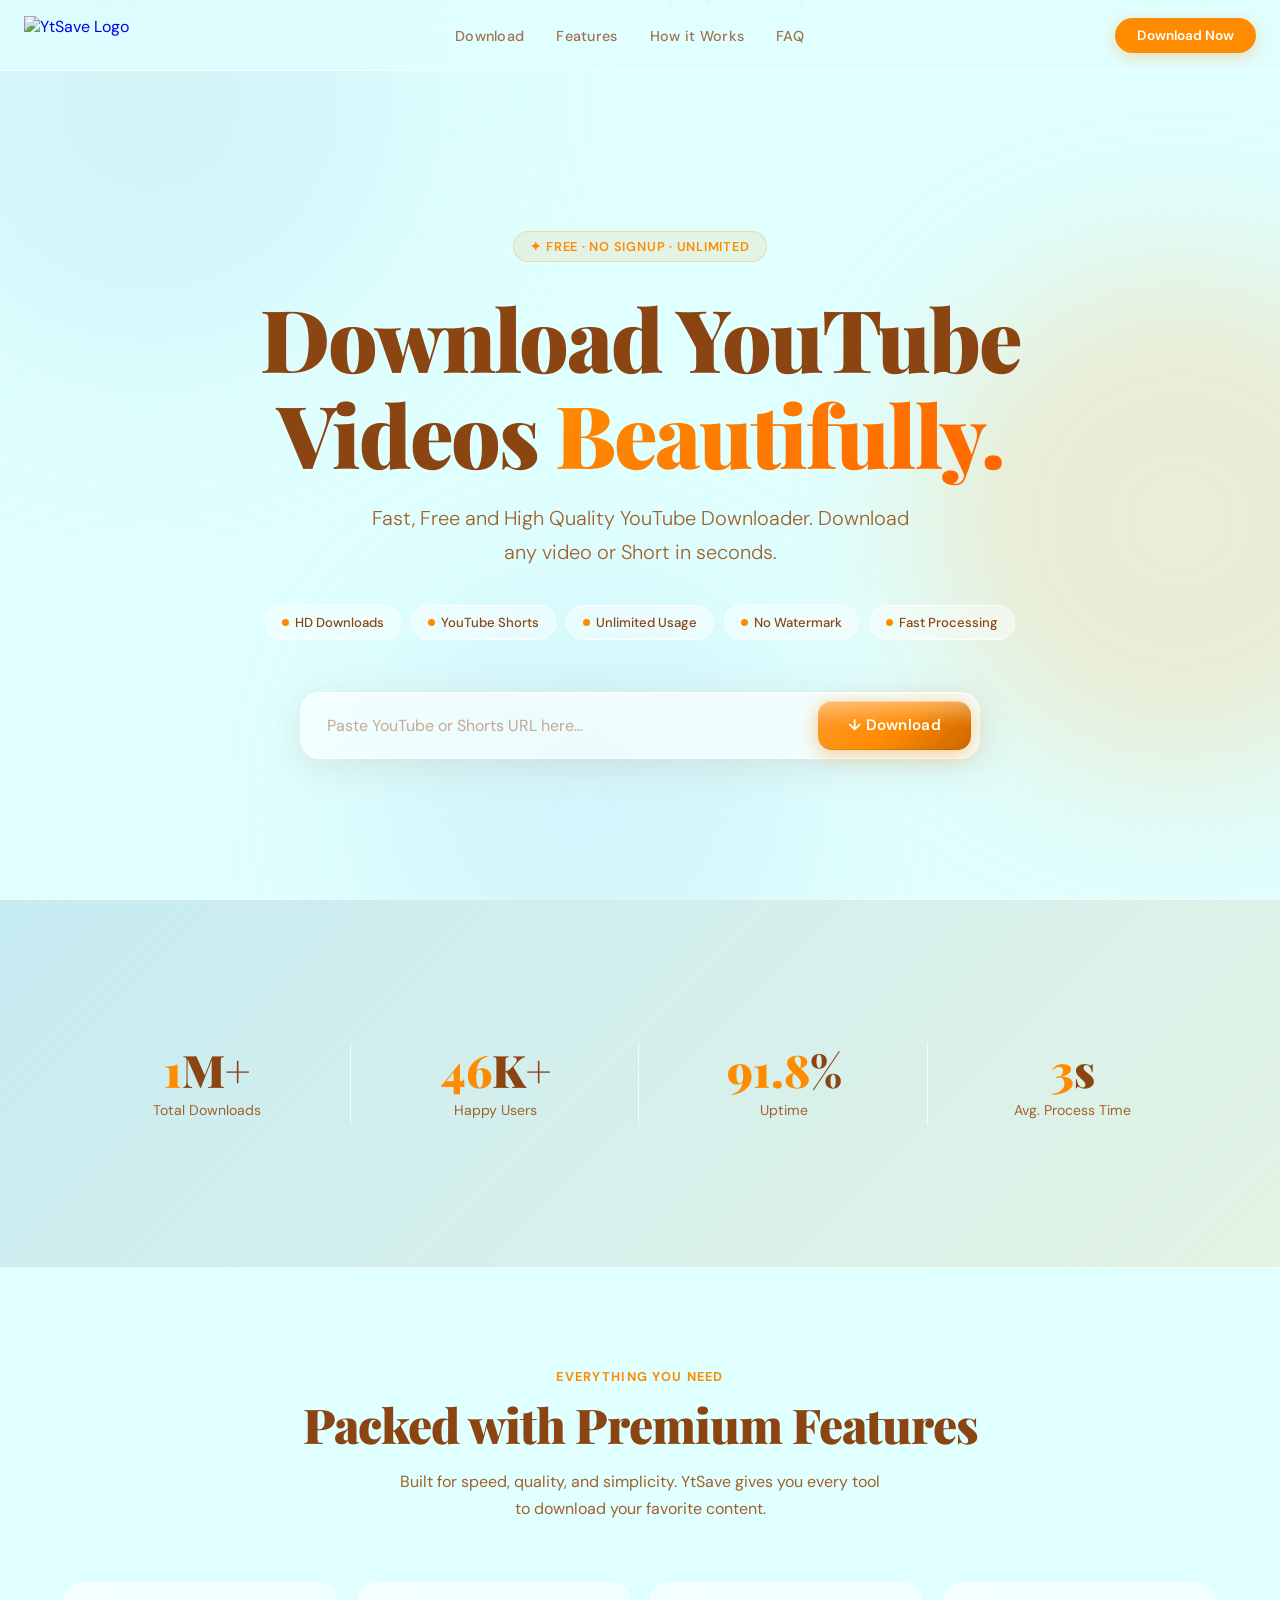
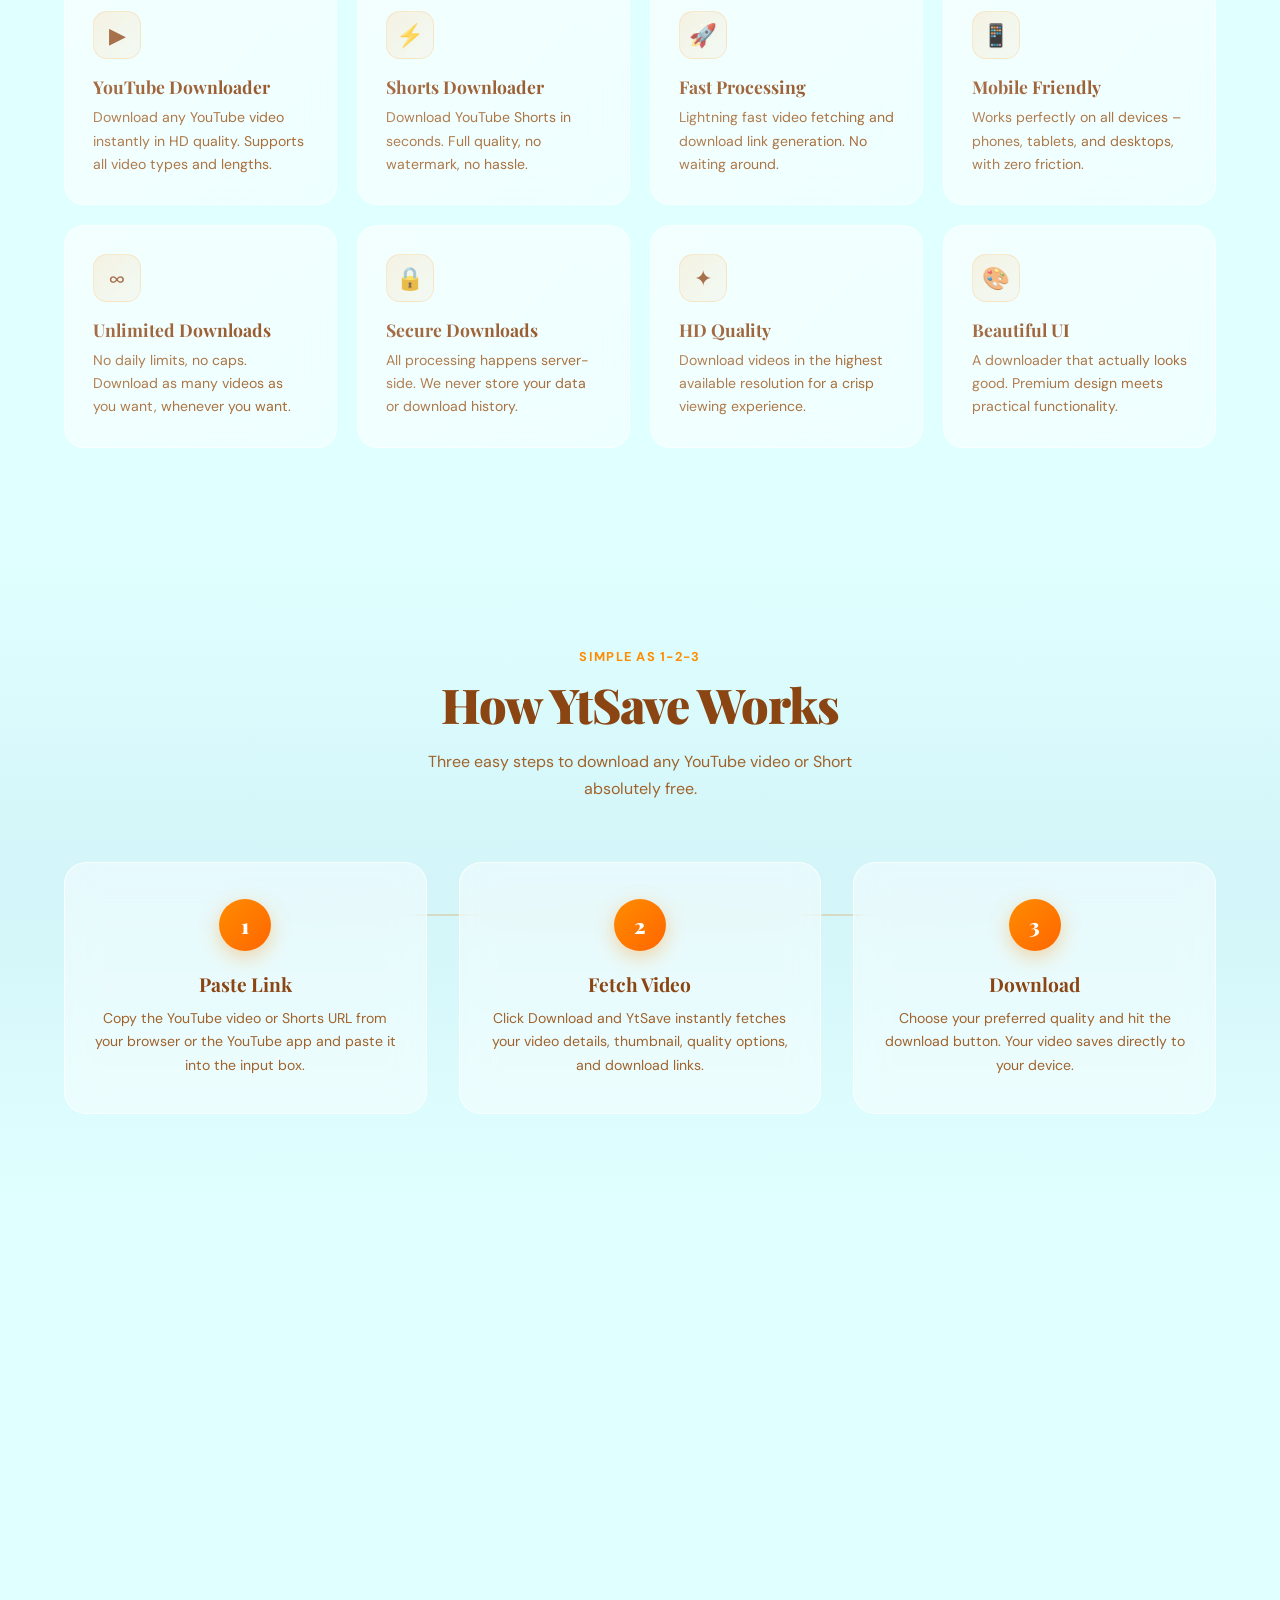
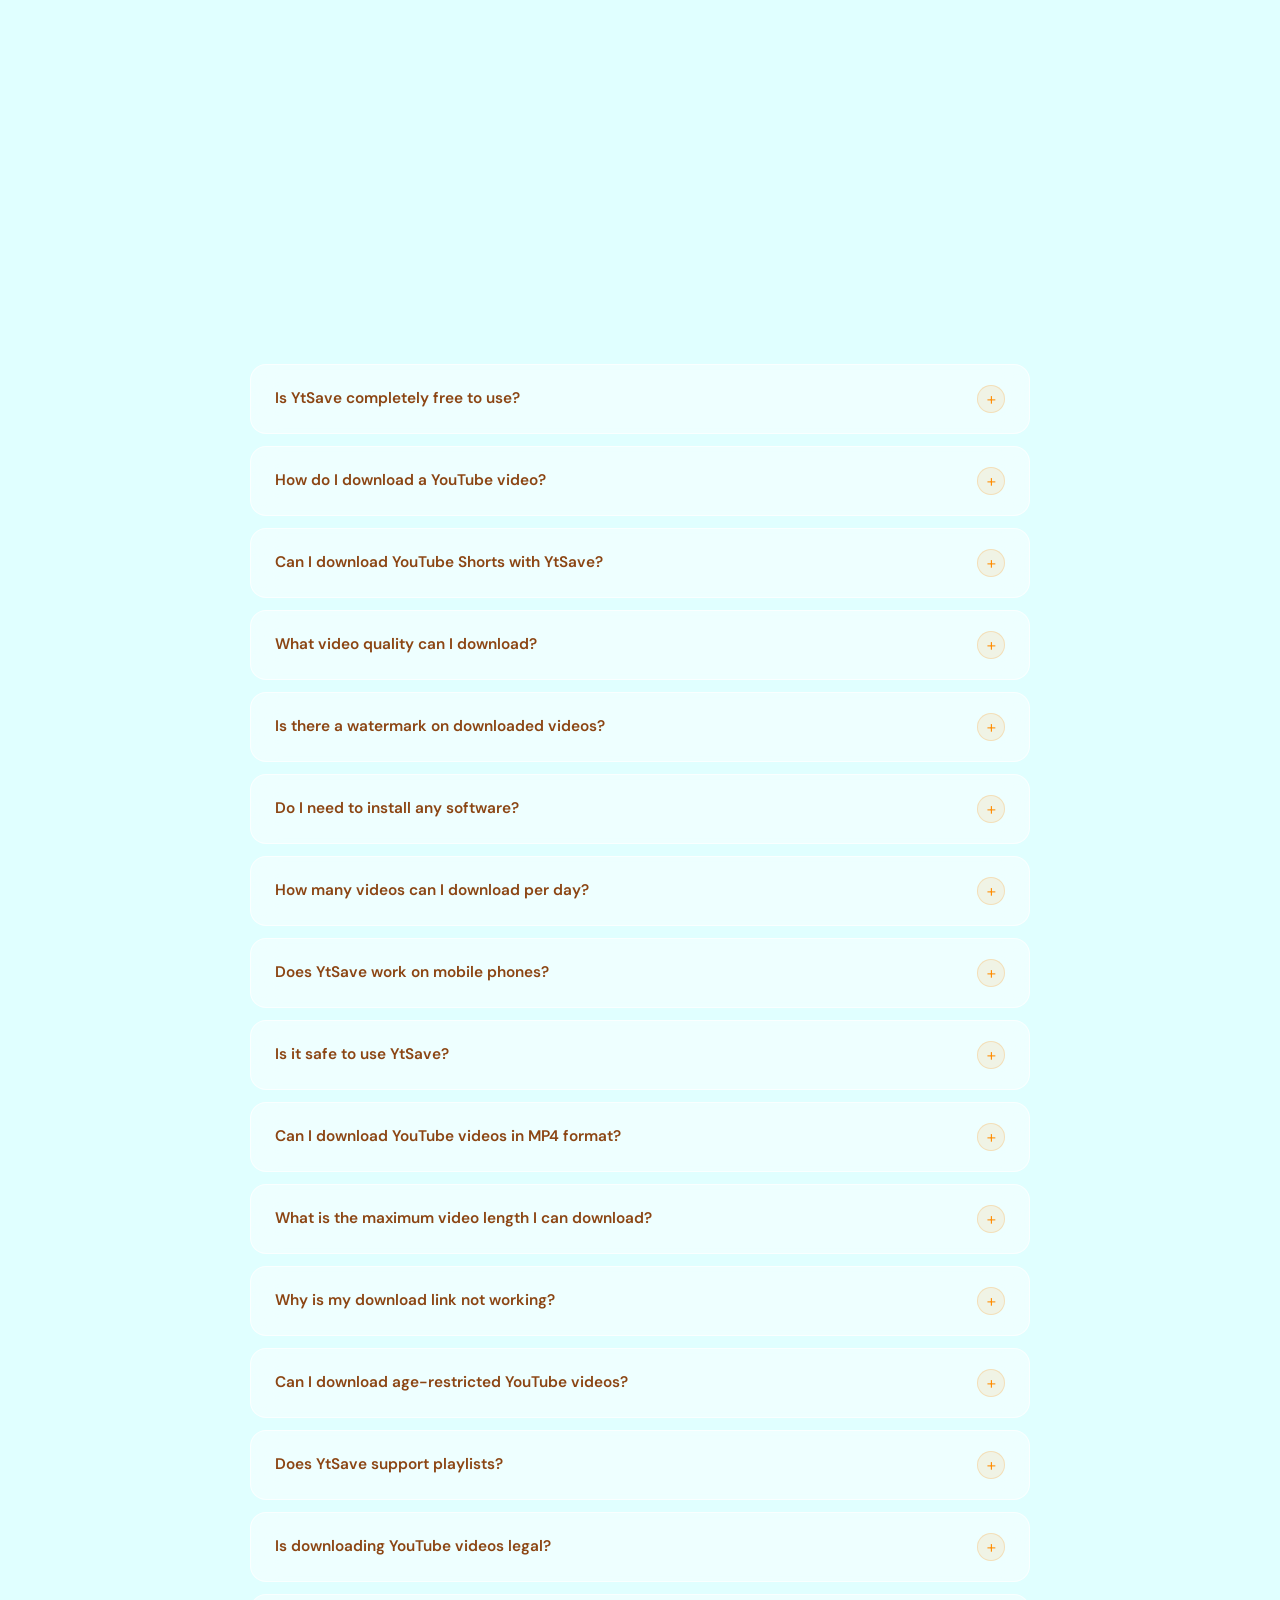
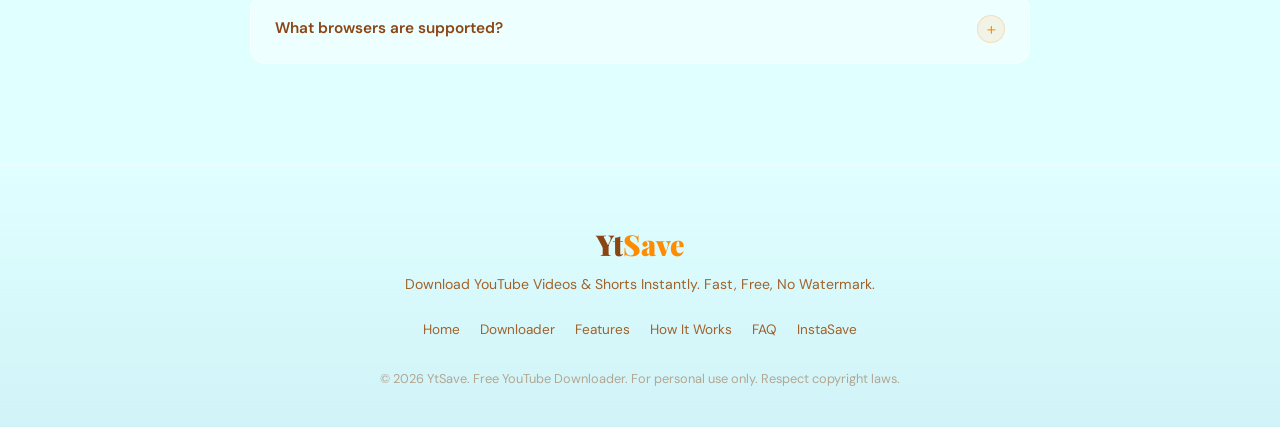
==== index.html @ e5ad7852 "Rename index-3.html to index.html" ====
<!DOCTYPE html>
<html lang="en" prefix="og: https://ogp.me/ns#">
<head>
<meta charset="UTF-8"/>
<meta name="viewport" content="width=device-width,initial-scale=1,maximum-scale=5"/>
<meta http-equiv="X-UA-Compatible" content="IE=edge"/>
<title>YtSave – Download YouTube Videos & Shorts Instantly | Free HD Downloader</title>
<meta name="description" content="YtSave is a free, fast, and high-quality YouTube downloader. Download YouTube Videos and Shorts in HD quality instantly. No watermark, unlimited usage, secure downloads."/>
<meta name="keywords" content="YouTube Downloader, YouTube Shorts Downloader, HD Video Downloader, Download YouTube Video, Online YouTube Downloader, Free Video Downloader, YtSave, download youtube videos free, youtube to mp4, shorts downloader"/>
<meta name="robots" content="index, follow, max-snippet:-1, max-image-preview:large, max-video-preview:-1"/>
<meta name="author" content="YtSave"/>
<meta name="theme-color" content="#E0FFFF"/>
<link rel="canonical" href="https://ytsave.vercel.app/"/>
<!-- Open Graph -->
<meta property="og:type" content="website"/>
<meta property="og:url" content="https://ytsave.vercel.app/"/>
<meta property="og:title" content="YtSave – Download YouTube Videos & Shorts Instantly"/>
<meta property="og:description" content="Fast, Free and High Quality YouTube Downloader. Download YouTube Videos and Shorts in HD. No watermark, unlimited usage."/>
<meta property="og:image" content="https://ytsave.vercel.app/logo.png"/>
<meta property="og:site_name" content="YtSave"/>
<meta property="og:locale" content="en_US"/>
<!-- Twitter Card -->
<meta name="twitter:card" content="summary_large_image"/>
<meta name="twitter:site" content="@ytsave"/>
<meta name="twitter:title" content="YtSave – Download YouTube Videos & Shorts Instantly"/>
<meta name="twitter:description" content="Fast, Free and High Quality YouTube Downloader. HD Downloads, No Watermark, Unlimited Usage."/>
<meta name="twitter:image" content="https://ytsave.vercel.app/logo.png"/>
<!-- Preconnect -->
<link rel="preconnect" href="https://fonts.googleapis.com"/>
<link rel="preconnect" href="https://fonts.gstatic.com" crossorigin/>
<link href="https://fonts.googleapis.com/css2?family=Playfair+Display:wght@700;900&family=DM+Sans:ital,opsz,wght@0,9..40,300;0,9..40,400;0,9..40,500;0,9..40,600;1,9..40,300&display=swap" rel="stylesheet"/>
<!-- JSON-LD Schemas -->
<script type="application/ld+json">
{
  "@context":"https://schema.org",
  "@graph":[
    {
      "@type":"WebSite",
      "@id":"https://ytsave.vercel.app/#website",
      "url":"https://ytsave.vercel.app/",
      "name":"YtSave",
      "description":"Free YouTube Video & Shorts Downloader",
      "potentialAction":{"@type":"SearchAction","target":{"@type":"EntryPoint","urlTemplate":"https://ytsave.vercel.app/?url={search_term_string}"},"query-input":"required name=search_term_string"}
    },
    {
      "@type":"Organization",
      "@id":"https://ytsave.vercel.app/#organization",
      "name":"YtSave",
      "url":"https://ytsave.vercel.app/",
      "logo":{"@type":"ImageObject","url":"https://ytsave.vercel.app/logo.png"}
    },
    {
      "@type":"WebApplication",
      "name":"YtSave YouTube Downloader",
      "url":"https://ytsave.vercel.app/",
      "applicationCategory":"MultimediaApplication",
      "operatingSystem":"All",
      "offers":{"@type":"Offer","price":"0","priceCurrency":"USD"},
      "description":"Download YouTube Videos and Shorts for free in HD quality instantly."
    },
    {
      "@type":"BreadcrumbList",
      "itemListElement":[{"@type":"ListItem","position":1,"name":"Home","item":"https://ytsave.vercel.app/"}]
    },
    {
      "@type":"FAQPage",
      "mainEntity":[
        {"@type":"Question","name":"Is YtSave free to use?","acceptedAnswer":{"@type":"Answer","text":"Yes, YtSave is completely free with unlimited downloads and no hidden fees."}},
        {"@type":"Question","name":"Can I download YouTube Shorts?","acceptedAnswer":{"@type":"Answer","text":"Absolutely! YtSave supports both YouTube regular videos and YouTube Shorts."}},
        {"@type":"Question","name":"What video quality is available?","acceptedAnswer":{"@type":"Answer","text":"YtSave supports HD quality downloads including 360P, 720P, and 1080P where available."}},
        {"@type":"Question","name":"Is there a watermark on downloaded videos?","acceptedAnswer":{"@type":"Answer","text":"No, YtSave downloads videos without any watermark."}},
        {"@type":"Question","name":"How do I download a YouTube video?","acceptedAnswer":{"@type":"Answer","text":"Simply paste the YouTube URL into the input box and click Download. The video will be fetched and ready to save."}}
      ]
    }
  ]
}
</script>
<style>
*,*::before,*::after{box-sizing:border-box;margin:0;padding:0}
html,body{overflow-x:hidden;width:100%;max-width:100%;scroll-behavior:smooth}
:root{
  --bg:#E0FFFF;
  --secondary:#ADD8E6;
  --cta:#FF8C00;
  --text:#8B4513;
  --text-light:#a0622a;
  --glass:rgba(255,255,255,0.45);
  --glass-border:rgba(255,255,255,0.7);
  --shadow:rgba(139,69,19,0.12);
  --font-display:'Playfair Display',Georgia,serif;
  --font-body:'DM Sans',sans-serif;
}
body{background:var(--bg);font-family:var(--font-body);color:var(--text);-webkit-font-smoothing:antialiased;position:relative}

/* PAGE LOADER */
#page-loader{position:fixed;inset:0;z-index:9999;background:linear-gradient(135deg,#E0FFFF 0%,#ADD8E6 60%,#b8e8f5 100%);display:flex;flex-direction:column;align-items:center;justify-content:center;transition:opacity .6s ease,visibility .6s ease}
#page-loader.hidden{opacity:0;visibility:hidden}
.loader-logo{font-family:var(--font-display);font-size:2.4rem;font-weight:900;color:var(--text);letter-spacing:-1px;margin-bottom:2rem}
.loader-logo span{color:var(--cta)}
.loader-bar{width:200px;height:3px;background:rgba(139,69,19,0.15);border-radius:99px;overflow:hidden}
.loader-bar-fill{height:100%;background:linear-gradient(90deg,var(--secondary),var(--cta));border-radius:99px;animation:loadBar 1.4s ease forwards}
@keyframes loadBar{from{width:0}to{width:100%}}

/* BACKGROUND BLOBS */
.bg-blobs{position:fixed;inset:0;z-index:0;overflow:hidden;pointer-events:none}
.blob{position:absolute;border-radius:50%;filter:blur(80px);opacity:.35;animation:blobFloat 18s ease-in-out infinite}
.blob1{width:600px;height:600px;background:radial-gradient(circle,#ADD8E6,#E0FFFF);top:-200px;left:-150px;animation-delay:0s}
.blob2{width:500px;height:500px;background:radial-gradient(circle,#ffd4a8,#ffb347);top:30%;right:-150px;animation-delay:-6s}
.blob3{width:400px;height:400px;background:radial-gradient(circle,#c4edff,#ADD8E6);bottom:-100px;left:30%;animation-delay:-12s}
@keyframes blobFloat{0%,100%{transform:translate(0,0) scale(1)}33%{transform:translate(30px,-40px) scale(1.05)}66%{transform:translate(-20px,30px) scale(.95)}}

/* PARTICLES */
#particles{position:fixed;inset:0;z-index:0;pointer-events:none;overflow:hidden}
.particle{position:absolute;width:4px;height:4px;border-radius:50%;background:var(--cta);opacity:0;animation:particleFly linear infinite}
@keyframes particleFly{0%{transform:translateY(100vh) translateX(0);opacity:0}10%{opacity:.4}90%{opacity:.2}100%{transform:translateY(-10vh) translateX(var(--px,20px));opacity:0}}

/* LAYOUT */
.container{max-width:1200px;margin:0 auto;padding:0 24px;position:relative;z-index:1}
.section{padding:100px 0}

/* NAV */
nav{position:sticky;top:0;z-index:100;padding:0}
.nav-inner{display:flex;align-items:center;justify-content:space-between;padding:16px 24px;background:rgba(224,255,255,0.75);backdrop-filter:blur(20px);-webkit-backdrop-filter:blur(20px);border-bottom:1px solid var(--glass-border);max-width:100%;margin:0 auto}
.nav-logo{display:flex;align-items:center;gap:10px;text-decoration:none}
.nav-logo img{height:38px;width:auto;object-fit:contain}
.nav-links{display:flex;gap:32px;list-style:none}
.nav-links a{text-decoration:none;color:var(--text);font-size:.9rem;font-weight:500;letter-spacing:.02em;opacity:.75;transition:opacity .2s}
.nav-links a:hover{opacity:1}
.nav-cta{background:var(--cta);color:#fff;padding:9px 22px;border-radius:99px;font-size:.85rem;font-weight:600;text-decoration:none;transition:transform .2s,box-shadow .2s;box-shadow:0 4px 16px rgba(255,140,0,.3)}
.nav-cta:hover{transform:translateY(-2px);box-shadow:0 8px 24px rgba(255,140,0,.4)}

/* HERO */
.hero{min-height:92vh;display:flex;flex-direction:column;align-items:center;justify-content:center;text-align:center;padding:80px 24px 60px;position:relative;z-index:1}
.hero-eyebrow{display:inline-flex;align-items:center;gap:8px;background:rgba(255,140,0,.1);border:1px solid rgba(255,140,0,.25);padding:6px 16px;border-radius:99px;font-size:.8rem;font-weight:600;color:var(--cta);letter-spacing:.06em;text-transform:uppercase;margin-bottom:28px;animation:fadeUp .8s ease .2s both}
.hero h1{font-family:var(--font-display);font-size:clamp(2.6rem,7vw,5.4rem);font-weight:900;line-height:1.1;letter-spacing:-2px;color:var(--text);margin-bottom:20px;animation:fadeUp .8s ease .35s both}
.hero h1 em{font-style:normal;background:linear-gradient(135deg,var(--cta),#ff6600);-webkit-background-clip:text;-webkit-text-fill-color:transparent;background-clip:text}
.hero-sub{font-size:clamp(1rem,2.5vw,1.25rem);color:var(--text-light);font-weight:300;max-width:560px;line-height:1.7;margin-bottom:36px;animation:fadeUp .8s ease .5s both}
.hero-badges{display:flex;flex-wrap:wrap;justify-content:center;gap:10px;margin-bottom:52px;animation:fadeUp .8s ease .65s both}
.badge{display:flex;align-items:center;gap:6px;background:var(--glass);backdrop-filter:blur(10px);border:1px solid var(--glass-border);padding:8px 16px;border-radius:99px;font-size:.82rem;font-weight:500;color:var(--text);white-space:nowrap}
.badge-dot{width:7px;height:7px;border-radius:50%;background:var(--cta);flex-shrink:0}

/* DOWNLOAD BOX */
.download-box{width:100%;max-width:680px;animation:fadeUp .8s ease .8s both}
.input-wrap{display:flex;gap:0;background:rgba(255,255,255,0.6);backdrop-filter:blur(24px);-webkit-backdrop-filter:blur(24px);border:1.5px solid var(--glass-border);border-radius:20px;padding:8px;box-shadow:0 8px 40px var(--shadow),inset 0 1px 0 rgba(255,255,255,.8);transition:box-shadow .3s}
.input-wrap:focus-within{box-shadow:0 8px 40px rgba(255,140,0,.2),inset 0 1px 0 rgba(255,255,255,.8);border-color:rgba(255,140,0,.4)}
.url-input{flex:1;border:none;background:transparent;padding:14px 18px;font-size:1rem;font-family:var(--font-body);color:var(--text);outline:none;min-width:0}
.url-input::placeholder{color:rgba(139,69,19,.45)}

/* LIQUID GLASS BUTTON */
.btn-download{position:relative;flex-shrink:0;padding:13px 30px;border:none;cursor:pointer;border-radius:14px;font-size:.95rem;font-weight:600;font-family:var(--font-body);color:#fff;overflow:hidden;transition:transform .2s cubic-bezier(.34,1.56,.64,1),box-shadow .3s;box-shadow:0 4px 20px rgba(255,140,0,.45),inset 0 1px 0 rgba(255,255,255,.4),inset 0 -1px 0 rgba(0,0,0,.1);background:linear-gradient(135deg,#ff9a2e 0%,var(--cta) 50%,#cc6600 100%);letter-spacing:.02em}
.btn-download::before{content:'';position:absolute;inset:0;background:linear-gradient(180deg,rgba(255,255,255,.35) 0%,rgba(255,255,255,0) 50%);border-radius:inherit;pointer-events:none}
.btn-download::after{content:'';position:absolute;top:-50%;left:-60%;width:40%;height:200%;background:rgba(255,255,255,.25);transform:skewX(-20deg);transition:left .5s}
.btn-download:hover{transform:translateY(-2px) scale(1.02);box-shadow:0 8px 32px rgba(255,140,0,.55),inset 0 1px 0 rgba(255,255,255,.45)}
.btn-download:hover::after{left:150%}
.btn-download:active{transform:scale(.97)}
.btn-download.loading{pointer-events:none}

/* LOADER SPINNER */
.spinner{display:inline-block;width:18px;height:18px;border:2px solid rgba(255,255,255,.4);border-top-color:#fff;border-radius:50%;animation:spin .7s linear infinite;vertical-align:middle;margin-right:6px}
@keyframes spin{to{transform:rotate(360deg)}}

/* RESULT CARD */
.result-card{display:none;margin-top:28px;background:rgba(255,255,255,0.55);backdrop-filter:blur(28px);-webkit-backdrop-filter:blur(28px);border:1.5px solid var(--glass-border);border-radius:24px;padding:28px;box-shadow:0 12px 48px var(--shadow);text-align:left;animation:slideUp .5s ease both}
.result-card.show{display:block}
.result-header{display:flex;gap:20px;align-items:flex-start;margin-bottom:24px}
.result-thumb{width:160px;height:100px;object-fit:cover;border-radius:12px;flex-shrink:0;box-shadow:0 4px 16px var(--shadow)}
.result-meta{flex:1;min-width:0}
.result-title{font-family:var(--font-display);font-size:1.05rem;font-weight:700;color:var(--text);line-height:1.4;margin-bottom:12px;display:-webkit-box;-webkit-line-clamp:2;-webkit-box-orient:vertical;overflow:hidden}
.meta-pills{display:flex;flex-wrap:wrap;gap:8px}
.pill{display:inline-flex;align-items:center;gap:5px;background:rgba(173,216,230,.4);border:1px solid rgba(173,216,230,.7);padding:4px 12px;border-radius:99px;font-size:.78rem;font-weight:500;color:var(--text)}
.pill-icon{font-size:.85rem}
.dl-buttons{display:flex;flex-wrap:wrap;gap:10px;margin-top:4px}
.btn-dl{position:relative;display:inline-flex;align-items:center;gap:8px;padding:11px 22px;border:none;cursor:pointer;border-radius:12px;font-size:.88rem;font-weight:600;font-family:var(--font-body);color:#fff;background:linear-gradient(135deg,#ff9a2e,var(--cta));box-shadow:0 4px 16px rgba(255,140,0,.3),inset 0 1px 0 rgba(255,255,255,.3);overflow:hidden;transition:transform .2s,box-shadow .2s;text-decoration:none}
.btn-dl::before{content:'';position:absolute;inset:0;background:linear-gradient(180deg,rgba(255,255,255,.25) 0%,transparent 60%);pointer-events:none}
.btn-dl:hover{transform:translateY(-2px);box-shadow:0 8px 24px rgba(255,140,0,.45)}
.btn-dl:active{transform:scale(.97)}
.error-card{display:none;margin-top:24px;background:rgba(255,100,100,.12);backdrop-filter:blur(16px);border:1px solid rgba(255,100,100,.3);border-radius:16px;padding:20px 24px;color:#c0392b;font-weight:500;font-size:.95rem;text-align:left}
.error-card.show{display:block}

/* STATS */
.stats-section{background:linear-gradient(135deg,rgba(173,216,230,.5),rgba(255,140,0,.1));border-top:1px solid var(--glass-border);border-bottom:1px solid var(--glass-border)}
.stats-grid{display:grid;grid-template-columns:repeat(4,1fr);gap:2px;text-align:center}
.stat-item{padding:48px 20px;position:relative}
.stat-item::after{content:'';position:absolute;right:0;top:25%;height:50%;width:1px;background:var(--glass-border)}
.stat-item:last-child::after{display:none}
.stat-num{font-family:var(--font-display);font-size:2.8rem;font-weight:900;color:var(--text);line-height:1;margin-bottom:8px}
.stat-num span{color:var(--cta)}
.stat-label{font-size:.88rem;color:var(--text-light);font-weight:400}

/* FEATURES */
.section-eyebrow{font-size:.8rem;font-weight:700;letter-spacing:.1em;text-transform:uppercase;color:var(--cta);margin-bottom:12px}
.section-title{font-family:var(--font-display);font-size:clamp(2rem,4vw,3rem);font-weight:900;letter-spacing:-1px;color:var(--text);margin-bottom:16px;line-height:1.15}
.section-sub{font-size:1rem;color:var(--text-light);max-width:480px;line-height:1.7;margin-bottom:60px}
.features-grid{display:grid;grid-template-columns:repeat(auto-fit,minmax(260px,1fr));gap:20px}
.feature-card{background:var(--glass);backdrop-filter:blur(16px);-webkit-backdrop-filter:blur(16px);border:1px solid var(--glass-border);border-radius:20px;padding:28px;transition:transform .3s cubic-bezier(.34,1.56,.64,1),box-shadow .3s;cursor:default;position:relative;overflow:hidden}
.feature-card::before{content:'';position:absolute;inset:0;background:linear-gradient(135deg,rgba(255,255,255,.3),transparent);pointer-events:none;border-radius:inherit}
.feature-card:hover{transform:translateY(-6px) rotateX(2deg);box-shadow:0 20px 48px var(--shadow)}
.feature-icon{width:48px;height:48px;background:linear-gradient(135deg,rgba(255,140,0,.15),rgba(255,140,0,.05));border:1px solid rgba(255,140,0,.2);border-radius:14px;display:flex;align-items:center;justify-content:center;font-size:1.4rem;margin-bottom:16px}
.feature-title{font-family:var(--font-display);font-size:1.1rem;font-weight:700;color:var(--text);margin-bottom:8px}
.feature-desc{font-size:.88rem;color:var(--text-light);line-height:1.65}

/* HOW IT WORKS */
.how-section{background:linear-gradient(180deg,transparent,rgba(173,216,230,.25),transparent)}
.steps-row{display:grid;grid-template-columns:repeat(3,1fr);gap:32px;margin-top:60px;position:relative}
.steps-row::before{content:'';position:absolute;top:52px;left:16%;right:16%;height:2px;background:linear-gradient(90deg,var(--secondary),var(--cta),var(--secondary));z-index:0;opacity:.4}
.step-card{background:var(--glass);backdrop-filter:blur(16px);border:1.5px solid var(--glass-border);border-radius:22px;padding:36px 28px;text-align:center;position:relative;z-index:1;transition:transform .3s,box-shadow .3s}
.step-card:hover{transform:translateY(-8px);box-shadow:0 24px 60px var(--shadow)}
.step-num{width:52px;height:52px;background:linear-gradient(135deg,var(--cta),#ff6600);border-radius:50%;display:flex;align-items:center;justify-content:center;font-family:var(--font-display);font-size:1.3rem;font-weight:900;color:#fff;margin:0 auto 20px;box-shadow:0 6px 20px rgba(255,140,0,.35)}
.step-title{font-family:var(--font-display);font-size:1.2rem;font-weight:700;color:var(--text);margin-bottom:10px}
.step-desc{font-size:.88rem;color:var(--text-light);line-height:1.65}

/* CROSS PROMO */
.promo-card{background:linear-gradient(135deg,rgba(173,216,230,.5) 0%,rgba(255,255,255,.55) 50%,rgba(255,140,0,.1) 100%);backdrop-filter:blur(24px);-webkit-backdrop-filter:blur(24px);border:1.5px solid var(--glass-border);border-radius:28px;padding:56px 40px;text-align:center;box-shadow:0 12px 48px var(--shadow);position:relative;overflow:hidden}
.promo-card::before{content:'';position:absolute;top:-100px;right:-100px;width:300px;height:300px;background:radial-gradient(circle,rgba(255,140,0,.12),transparent);border-radius:50%;pointer-events:none}
.promo-card::after{content:'';position:absolute;bottom:-80px;left:-80px;width:250px;height:250px;background:radial-gradient(circle,rgba(173,216,230,.3),transparent);border-radius:50%;pointer-events:none}
.promo-title{font-family:var(--font-display);font-size:clamp(1.8rem,4vw,2.8rem);font-weight:900;color:var(--text);margin-bottom:12px;position:relative;z-index:1}
.promo-sub{font-size:1rem;color:var(--text-light);margin-bottom:32px;position:relative;z-index:1}
.btn-promo{position:relative;display:inline-flex;align-items:center;gap:10px;padding:14px 36px;border:none;cursor:pointer;border-radius:16px;font-size:1rem;font-weight:700;font-family:var(--font-body);color:#fff;background:linear-gradient(135deg,#ff9a2e,var(--cta));box-shadow:0 6px 24px rgba(255,140,0,.4),inset 0 1px 0 rgba(255,255,255,.35);overflow:hidden;transition:transform .2s,box-shadow .25s;text-decoration:none;letter-spacing:.02em}
.btn-promo::before{content:'';position:absolute;inset:0;background:linear-gradient(180deg,rgba(255,255,255,.25) 0%,transparent 60%);pointer-events:none;border-radius:inherit}
.btn-promo:hover{transform:translateY(-3px);box-shadow:0 12px 36px rgba(255,140,0,.5)}

/* FAQ */
.faq-list{max-width:780px;margin:0 auto;display:flex;flex-direction:column;gap:12px}
.faq-item{background:var(--glass);backdrop-filter:blur(14px);border:1px solid var(--glass-border);border-radius:16px;overflow:hidden;transition:box-shadow .25s}
.faq-item:hover{box-shadow:0 8px 32px var(--shadow)}
.faq-question{display:flex;align-items:center;justify-content:space-between;padding:20px 24px;cursor:pointer;gap:16px;user-select:none}
.faq-q-text{font-weight:600;font-size:.96rem;color:var(--text);line-height:1.4}
.faq-icon{width:28px;height:28px;background:rgba(255,140,0,.1);border:1px solid rgba(255,140,0,.2);border-radius:50%;display:flex;align-items:center;justify-content:center;flex-shrink:0;color:var(--cta);font-size:1.1rem;font-weight:300;transition:transform .3s,background .25s}
.faq-item.open .faq-icon{transform:rotate(45deg);background:var(--cta);color:#fff}
.faq-answer{max-height:0;overflow:hidden;transition:max-height .35s ease,padding .3s ease}
.faq-answer p{padding:0 24px 20px;font-size:.9rem;color:var(--text-light);line-height:1.7}
.faq-item.open .faq-answer{max-height:200px}

/* FOOTER */
footer{background:linear-gradient(180deg,transparent,rgba(173,216,230,.3));border-top:1px solid var(--glass-border);padding:60px 24px 40px;text-align:center;position:relative;z-index:1}
.footer-logo{font-family:var(--font-display);font-size:1.8rem;font-weight:900;color:var(--text);margin-bottom:12px}
.footer-logo span{color:var(--cta)}
.footer-tagline{font-size:.88rem;color:var(--text-light);margin-bottom:28px}
.footer-links{display:flex;justify-content:center;flex-wrap:wrap;gap:20px;margin-bottom:32px}
.footer-links a{text-decoration:none;font-size:.85rem;color:var(--text-light);transition:color .2s}
.footer-links a:hover{color:var(--cta)}
.footer-copy{font-size:.8rem;color:rgba(139,69,19,.45)}

/* REVEAL ANIMATIONS */
.reveal{opacity:0;transform:translateY(32px);transition:opacity .7s ease,transform .7s ease}
.reveal.visible{opacity:1;transform:translateY(0)}
@keyframes fadeUp{from{opacity:0;transform:translateY(28px)}to{opacity:1;transform:translateY(0)}}
@keyframes slideUp{from{opacity:0;transform:translateY(20px)}to{opacity:1;transform:translateY(0)}}

/* RESPONSIVE */
@media(max-width:900px){
  .stats-grid{grid-template-columns:repeat(2,1fr)}
  .stat-item:nth-child(2)::after,.stat-item:nth-child(4)::after{display:none}
  .stat-item:nth-child(3)::after{display:block}
  .steps-row{grid-template-columns:1fr;gap:20px}
  .steps-row::before{display:none}
  .nav-links{display:none}
}
@media(max-width:600px){
  .result-header{flex-direction:column}
  .result-thumb{width:100%;height:180px}
  .stats-grid{grid-template-columns:repeat(2,1fr)}
  .input-wrap{flex-direction:column;gap:8px;border-radius:16px}
  .btn-download{width:100%;justify-content:center;border-radius:11px}
  .hero{padding:60px 16px 40px}
  .section{padding:70px 0}
  .promo-card{padding:36px 20px}
  .container{padding:0 16px}
}
</style>
</head>
<body>

<!-- Page Loader -->
<div id="page-loader" role="status" aria-label="Loading YtSave">
  <div class="loader-logo">Yt<span>Save</span></div>
  <div class="loader-bar"><div class="loader-bar-fill"></div></div>
</div>

<!-- Floating Blobs -->
<div class="bg-blobs" aria-hidden="true">
  <div class="blob blob1"></div>
  <div class="blob blob2"></div>
  <div class="blob blob3"></div>
</div>
<!-- Particles -->
<div id="particles" aria-hidden="true"></div>

<!-- NAVIGATION -->
<nav role="navigation" aria-label="Main navigation">
  <div class="nav-inner">
    <a href="/" class="nav-logo" aria-label="YtSave Home">
      <img src="/logo.png" alt="YtSave Logo" width="120" height="38" loading="eager"/>
    </a>
    <ul class="nav-links" role="list">
      <li><a href="#download">Download</a></li>
      <li><a href="#features">Features</a></li>
      <li><a href="#how">How it Works</a></li>
      <li><a href="#faq">FAQ</a></li>
    </ul>
    <a href="#download" class="nav-cta" aria-label="Start downloading YouTube videos">Download Now</a>
  </div>
</nav>

<!-- HERO -->
<main>
<section class="hero" id="home" aria-labelledby="hero-heading">
  <div class="hero-eyebrow" aria-hidden="true">✦ Free · No Signup · Unlimited</div>
  <h1 id="hero-heading">Download YouTube<br/>Videos <em>Beautifully.</em></h1>
  <p class="hero-sub">Fast, Free and High Quality YouTube Downloader. Download any video or Short in seconds.</p>
  <div class="hero-badges" role="list" aria-label="Features">
    <div class="badge" role="listitem"><span class="badge-dot"></span>HD Downloads</div>
    <div class="badge" role="listitem"><span class="badge-dot"></span>YouTube Shorts</div>
    <div class="badge" role="listitem"><span class="badge-dot"></span>Unlimited Usage</div>
    <div class="badge" role="listitem"><span class="badge-dot"></span>No Watermark</div>
    <div class="badge" role="listitem"><span class="badge-dot"></span>Fast Processing</div>
  </div>

  <!-- DOWNLOAD BOX -->
  <div class="download-box" id="download" aria-label="YouTube Video Downloader">
    <div class="input-wrap" role="search">
      <input
        type="url"
        id="url-input"
        class="url-input"
        placeholder="Paste YouTube or Shorts URL here…"
        aria-label="YouTube video URL"
        autocomplete="off"
        spellcheck="false"
      />
      <button class="btn-download" id="btn-fetch" onclick="fetchVideo()" aria-label="Fetch and download video">
        <span id="btn-text">↓ Download</span>
      </button>
    </div>
    <div class="error-card" id="error-card" role="alert" aria-live="polite"></div>
    <!-- Result Card -->
    <div class="result-card" id="result-card" aria-live="polite" aria-label="Video download options">
      <div class="result-header">
        <img id="result-thumb" src="" alt="Video thumbnail" class="result-thumb" loading="lazy"/>
        <div class="result-meta">
          <div id="result-title" class="result-title"></div>
          <div class="meta-pills">
            <span class="pill" id="pill-duration"><span class="pill-icon">⏱</span><span id="meta-duration">—</span></span>
            <span class="pill" id="pill-quality"><span class="pill-icon">✦</span><span id="meta-quality">—</span></span>
            <span class="pill" id="pill-format"><span class="pill-icon">📄</span><span id="meta-format">—</span></span>
          </div>
        </div>
      </div>
      <div class="dl-buttons" id="dl-buttons" role="list" aria-label="Download options"></div>
    </div>
  </div>
</section>

<!-- STATS -->
<section class="stats-section section" aria-label="Statistics">
  <div class="container">
    <div class="stats-grid">
      <div class="stat-item reveal">
        <div class="stat-num"><span id="c1">0</span>M+</div>
        <div class="stat-label">Total Downloads</div>
      </div>
      <div class="stat-item reveal">
        <div class="stat-num"><span id="c2">0</span>K+</div>
        <div class="stat-label">Happy Users</div>
      </div>
      <div class="stat-item reveal">
        <div class="stat-num"><span id="c3">0</span>%</div>
        <div class="stat-label">Uptime</div>
      </div>
      <div class="stat-item reveal">
        <div class="stat-num"><span id="c4">0</span>s</div>
        <div class="stat-label">Avg. Process Time</div>
      </div>
    </div>
  </div>
</section>

<!-- FEATURES -->
<section class="section" id="features" aria-labelledby="features-heading">
  <div class="container">
    <div style="text-align:center">
      <div class="section-eyebrow reveal">Everything You Need</div>
      <h2 class="section-title reveal" id="features-heading">Packed with Premium Features</h2>
      <p class="section-sub reveal" style="margin:0 auto 60px">Built for speed, quality, and simplicity. YtSave gives you every tool to download your favorite content.</p>
    </div>
    <div class="features-grid" role="list">
      <article class="feature-card reveal" role="listitem">
        <div class="feature-icon" aria-hidden="true">▶</div>
        <h3 class="feature-title">YouTube Downloader</h3>
        <p class="feature-desc">Download any YouTube video instantly in HD quality. Supports all video types and lengths.</p>
      </article>
      <article class="feature-card reveal" role="listitem">
        <div class="feature-icon" aria-hidden="true">⚡</div>
        <h3 class="feature-title">Shorts Downloader</h3>
        <p class="feature-desc">Download YouTube Shorts in seconds. Full quality, no watermark, no hassle.</p>
      </article>
      <article class="feature-card reveal" role="listitem">
        <div class="feature-icon" aria-hidden="true">🚀</div>
        <h3 class="feature-title">Fast Processing</h3>
        <p class="feature-desc">Lightning fast video fetching and download link generation. No waiting around.</p>
      </article>
      <article class="feature-card reveal" role="listitem">
        <div class="feature-icon" aria-hidden="true">📱</div>
        <h3 class="feature-title">Mobile Friendly</h3>
        <p class="feature-desc">Works perfectly on all devices – phones, tablets, and desktops, with zero friction.</p>
      </article>
      <article class="feature-card reveal" role="listitem">
        <div class="feature-icon" aria-hidden="true">∞</div>
        <h3 class="feature-title">Unlimited Downloads</h3>
        <p class="feature-desc">No daily limits, no caps. Download as many videos as you want, whenever you want.</p>
      </article>
      <article class="feature-card reveal" role="listitem">
        <div class="feature-icon" aria-hidden="true">🔒</div>
        <h3 class="feature-title">Secure Downloads</h3>
        <p class="feature-desc">All processing happens server-side. We never store your data or download history.</p>
      </article>
      <article class="feature-card reveal" role="listitem">
        <div class="feature-icon" aria-hidden="true">✦</div>
        <h3 class="feature-title">HD Quality</h3>
        <p class="feature-desc">Download videos in the highest available resolution for a crisp viewing experience.</p>
      </article>
      <article class="feature-card reveal" role="listitem">
        <div class="feature-icon" aria-hidden="true">🎨</div>
        <h3 class="feature-title">Beautiful UI</h3>
        <p class="feature-desc">A downloader that actually looks good. Premium design meets practical functionality.</p>
      </article>
    </div>
  </div>
</section>

<!-- HOW IT WORKS -->
<section class="section how-section" id="how" aria-labelledby="how-heading">
  <div class="container" style="text-align:center">
    <div class="section-eyebrow reveal">Simple as 1-2-3</div>
    <h2 class="section-title reveal" id="how-heading">How YtSave Works</h2>
    <p class="section-sub reveal" style="margin:0 auto">Three easy steps to download any YouTube video or Short absolutely free.</p>
    <div class="steps-row" role="list">
      <article class="step-card reveal" role="listitem">
        <div class="step-num" aria-hidden="true">1</div>
        <h3 class="step-title">Paste Link</h3>
        <p class="step-desc">Copy the YouTube video or Shorts URL from your browser or the YouTube app and paste it into the input box.</p>
      </article>
      <article class="step-card reveal" role="listitem">
        <div class="step-num" aria-hidden="true">2</div>
        <h3 class="step-title">Fetch Video</h3>
        <p class="step-desc">Click Download and YtSave instantly fetches your video details, thumbnail, quality options, and download links.</p>
      </article>
      <article class="step-card reveal" role="listitem">
        <div class="step-num" aria-hidden="true">3</div>
        <h3 class="step-title">Download</h3>
        <p class="step-desc">Choose your preferred quality and hit the download button. Your video saves directly to your device.</p>
      </article>
    </div>
  </div>
</section>

<!-- CROSS PROMO -->
<section class="section" aria-labelledby="promo-heading">
  <div class="container">
    <div class="promo-card reveal">
      <p class="section-eyebrow" style="margin-bottom:10px">Also Available</p>
      <h2 class="promo-title" id="promo-heading">Need Instagram Downloads Too?</h2>
      <p class="promo-sub">Download Instagram Reels, Stories, and Posts instantly with InstaSave – our free Instagram downloader.</p>
      <a href="https://instasaves.vercel.app" target="_blank" rel="noopener noreferrer" class="btn-promo" aria-label="Visit InstaSave Instagram Downloader">
        <span>📸</span> Visit InstaSave
      </a>
    </div>
  </div>
</section>

<!-- FAQ -->
<section class="section" id="faq" aria-labelledby="faq-heading">
  <div class="container">
    <div style="text-align:center;margin-bottom:52px">
      <div class="section-eyebrow reveal">Got Questions?</div>
      <h2 class="section-title reveal" id="faq-heading">Frequently Asked Questions</h2>
    </div>
    <div class="faq-list" id="faq-list">
      <!-- FAQs generated by JS -->
    </div>
  </div>
</section>
</main>

<!-- FOOTER -->
<footer role="contentinfo">
  <div class="footer-logo">Yt<span>Save</span></div>
  <p class="footer-tagline">Download YouTube Videos & Shorts Instantly. Fast, Free, No Watermark.</p>
  <nav class="footer-links" aria-label="Footer links">
    <a href="#home">Home</a>
    <a href="#download">Downloader</a>
    <a href="#features">Features</a>
    <a href="#how">How It Works</a>
    <a href="#faq">FAQ</a>
    <a href="https://instasaves.vercel.app" target="_blank" rel="noopener noreferrer">InstaSave</a>
  </nav>
  <p class="footer-copy">© 2026 YtSave. Free YouTube Downloader. For personal use only. Respect copyright laws.</p>
</footer>

<script>
// ── PAGE LOADER ──
window.addEventListener('load',()=>{
  setTimeout(()=>{
    document.getElementById('page-loader').classList.add('hidden');
  },1400);
});

// ── PARTICLES ──
(function(){
  const container=document.getElementById('particles');
  for(let i=0;i<22;i++){
    const p=document.createElement('div');
    p.className='particle';
    p.style.cssText=`left:${Math.random()*100}%;width:${2+Math.random()*4}px;height:${2+Math.random()*4}px;--px:${(Math.random()-0.5)*120}px;animation-duration:${8+Math.random()*14}s;animation-delay:${-Math.random()*20}s;opacity:${0.15+Math.random()*.3}`;
    container.appendChild(p);
  }
})();

// ── SCROLL REVEAL ──
const revealObs=new IntersectionObserver(entries=>{
  entries.forEach(e=>{
    if(e.isIntersecting){e.target.classList.add('visible');revealObs.unobserve(e.target);}
  });
},{threshold:.12});
document.querySelectorAll('.reveal').forEach(el=>{
  revealObs.observe(el);
});

// ── STAT COUNTERS ──
const statTargets=[{id:'c1',val:1,suffix:'',decimals:0},{id:'c2',val:50,suffix:'',decimals:0},{id:'c3',val:99.9,suffix:'',decimals:1},{id:'c4',val:3,suffix:'',decimals:0}];
function animCount(el,target,decimals){
  let start=0,duration=2000,startTime=null;
  function step(ts){
    if(!startTime)startTime=ts;
    const prog=Math.min((ts-startTime)/duration,1);
    const ease=1-Math.pow(1-prog,3);
    el.textContent=(start+(target-start)*ease).toFixed(decimals);
    if(prog<1)requestAnimationFrame(step);
    else el.textContent=target.toFixed(decimals);
  }
  requestAnimationFrame(step);
}
const statsSection=document.querySelector('.stats-section');
let statsDone=false;
const statsObs=new IntersectionObserver(entries=>{
  if(entries[0].isIntersecting&&!statsDone){
    statsDone=true;
    statTargets.forEach(s=>{
      const el=document.getElementById(s.id);
      if(el)animCount(el,s.val,s.decimals);
    });
    statsObs.disconnect();
  }
},{threshold:.3});
if(statsSection)statsObs.observe(statsSection);

// ── PARALLAX ──
let mx=0,my=0;
document.addEventListener('mousemove',e=>{
  mx=(e.clientX/window.innerWidth-.5)*.04;
  my=(e.clientY/window.innerHeight-.5)*.04;
  document.querySelector('.blob1').style.transform=`translate(${mx*80}px,${my*60}px)`;
  document.querySelector('.blob2').style.transform=`translate(${-mx*60}px,${-my*50}px)`;
  document.querySelector('.blob3').style.transform=`translate(${mx*40}px,${my*70}px)`;
});

// ── FAQ ──
const faqs=[
  {q:'Is YtSave completely free to use?',a:'Yes! YtSave is 100% free with no hidden fees, no account required, and unlimited downloads.'},
  {q:'How do I download a YouTube video?',a:'Paste the YouTube video URL into the input box on our homepage and click Download. YtSave will fetch the video details and provide download links.'},
  {q:'Can I download YouTube Shorts with YtSave?',a:'Absolutely! YtSave fully supports YouTube Shorts. Just paste the Shorts URL and download instantly.'},
  {q:'What video quality can I download?',a:'YtSave fetches all available quality options for each video, including HD resolutions like 360P, 720P, and 1080P where available.'},
  {q:'Is there a watermark on downloaded videos?',a:'No watermarks at all. Videos are downloaded in their original quality without any branding added.'},
  {q:'Do I need to install any software?',a:'No installation needed. YtSave is a fully online YouTube downloader that works directly in your browser.'},
  {q:'How many videos can I download per day?',a:'There are no daily limits on YtSave. Download as many YouTube videos as you want, whenever you want.'},
  {q:'Does YtSave work on mobile phones?',a:'Yes, YtSave is fully responsive and works perfectly on iOS and Android devices through your mobile browser.'},
  {q:'Is it safe to use YtSave?',a:'Yes. YtSave processes video links server-side without storing your data. We do not require any personal information.'},
  {q:'Can I download YouTube videos in MP4 format?',a:'Yes! Downloaded videos are available in MP4 format, which is universally compatible with all devices and players.'},
  {q:'What is the maximum video length I can download?',a:'There is no strict maximum length. YtSave supports downloading videos of all lengths available on YouTube.'},
  {q:'Why is my download link not working?',a:'YouTube download URLs expire after a short time. Try pasting the URL again to fetch a fresh download link.'},
  {q:'Can I download age-restricted YouTube videos?',a:'YtSave works with publicly available YouTube content. Age-restricted videos may not be accessible without logging in.'},
  {q:'Does YtSave support playlists?',a:'Currently YtSave supports individual video and Shorts downloads. Playlist support may be added in a future update.'},
  {q:'Is downloading YouTube videos legal?',a:'Downloading YouTube videos for personal offline viewing is generally acceptable. Always respect copyright laws and YouTube\'s Terms of Service. Do not distribute downloaded content.'},
  {q:'What browsers are supported?',a:'YtSave works on all modern browsers including Chrome, Firefox, Safari, Edge, and mobile browsers without any plugins.'},
];
const faqList=document.getElementById('faq-list');
faqs.forEach((f,i)=>{
  const item=document.createElement('div');
  item.className='faq-item reveal';
  item.setAttribute('itemscope','');
  item.setAttribute('itemprop','mainEntity');
  item.setAttribute('itemtype','https://schema.org/Question');
  item.innerHTML=`
    <div class="faq-question" onclick="toggleFaq(this.parentElement)" role="button" aria-expanded="false" tabindex="0" onkeydown="if(event.key==='Enter'||event.key===' ')toggleFaq(this.parentElement)">
      <span class="faq-q-text" itemprop="name">${f.q}</span>
      <span class="faq-icon" aria-hidden="true">+</span>
    </div>
    <div class="faq-answer" itemscope itemprop="acceptedAnswer" itemtype="https://schema.org/Answer">
      <p itemprop="text">${f.a}</p>
    </div>`;
  faqList.appendChild(item);
  revealObs.observe(item);
});
function toggleFaq(item){
  const isOpen=item.classList.contains('open');
  document.querySelectorAll('.faq-item.open').forEach(el=>{
    el.classList.remove('open');
    el.querySelector('.faq-question').setAttribute('aria-expanded','false');
  });
  if(!isOpen){
    item.classList.add('open');
    item.querySelector('.faq-question').setAttribute('aria-expanded','true');
  }
}

// ── URL VALIDATION ──
function isYouTubeURL(url){
  return /^(https?:\/\/)?(www\.)?(youtube\.com\/(watch\?v=|shorts\/|embed\/)|youtu\.be\/).+/.test(url.trim());
}

// ── FORMAT DURATION ──
function fmtDuration(s){
  if(!s||isNaN(s))return'—';
  s=Math.round(s);
  const m=Math.floor(s/60);
  const sec=s%60;
  return `${m}:${sec.toString().padStart(2,'0')}`;
}
function fmtSize(bytes){
  if(!bytes)return'';
  if(bytes>1048576)return` · ${(bytes/1048576).toFixed(1)} MB`;
  if(bytes>1024)return` · ${(bytes/1024).toFixed(0)} KB`;
  return'';
}

// ── MAIN FETCH ──
async function fetchVideo(){
  const input=document.getElementById('url-input');
  const url=input.value.trim();
  const errCard=document.getElementById('error-card');
  const resCard=document.getElementById('result-card');
  const btn=document.getElementById('btn-fetch');
  const btnText=document.getElementById('btn-text');

  errCard.classList.remove('show');
  resCard.classList.remove('show');

  if(!url){
    showError('Please paste a YouTube URL first.');return;
  }
  if(!isYouTubeURL(url)){
    showError('That doesn\'t look like a valid YouTube URL. Please check and try again.');return;
  }

  // Loading state
  btn.classList.add('loading');
  btnText.innerHTML='<span class="spinner"></span> Fetching…';

  try{
    const apiURL=`https://social-down-api.crezybotz.workers.dev/?key=iamry27&url=${encodeURIComponent(url)}`;
    const res=await fetch(apiURL);
    if(!res.ok)throw new Error(`Network error: ${res.status}`);
    const json=await res.json();

    if(!json.success||!json.data){
      throw new Error(json.error_msg||'Could not fetch video. Please check the URL and try again.');
    }

    renderResult(json.data);
  }catch(err){
    showError(err.message||'Something went wrong. Please try again in a moment.');
  }finally{
    btn.classList.remove('loading');
    btnText.innerHTML='↓ Download';
  }
}

function showError(msg){
  const errCard=document.getElementById('error-card');
  errCard.textContent='⚠ '+msg;
  errCard.classList.add('show');
}

function renderResult(data){
  const resCard=document.getElementById('result-card');

  // Thumbnail
  const thumb=document.getElementById('result-thumb');
  thumb.src=data.thumbnail||'';
  thumb.alt=data.title||'Video thumbnail';

  // Title
  document.getElementById('result-title').textContent=data.title||'Untitled Video';

  // Duration
  document.getElementById('meta-duration').textContent=fmtDuration(data.duration);

  // Collect all download resources
  let resources=[];

  // From media array
  if(data.media&&Array.isArray(data.media)){
    data.media.forEach(m=>{
      if(m.resources&&Array.isArray(m.resources)){
        m.resources.forEach(r=>{
          if(r.download_url){
            resources.push({
              quality:r.quality||'—',
              format:r.format||'MP4',
              size:r.size||0,
              url:r.download_url,
              type:m.type||'video'
            });
          }
        });
      }
    });
  }

  // From top-level resources array
  if(data.resources&&Array.isArray(data.resources)){
    data.resources.forEach(r=>{
      if(r.download_url){
        const exists=resources.some(x=>x.url===r.download_url);
        if(!exists){
          resources.push({
            quality:r.quality||'—',
            format:r.format||'MP4',
            size:r.size||0,
            url:r.download_url,
            type:r.type||'video'
          });
        }
      }
    });
  }

  // Fallback: top-level fields
  if(resources.length===0&&data.download_url){
    resources.push({
      quality:data.quality||'HD',
      format:data.format||'MP4',
      size:0,
      url:data.download_url,
      type:'video'
    });
  }

  // First resource for pills
  if(resources.length>0){
    document.getElementById('meta-quality').textContent=resources[0].quality;
    document.getElementById('meta-format').textContent=resources[0].format;
  }

  // Render download buttons
  const dlButtons=document.getElementById('dl-buttons');
  dlButtons.innerHTML='';
  if(resources.length===0){
    dlButtons.innerHTML='<p style="color:var(--text-light);font-size:.9rem;">No download links found for this video.</p>';
  }else{
    resources.forEach((r,i)=>{
      const a=document.createElement('a');
      a.href=r.url;
      a.target='_blank';
      a.rel='noopener noreferrer';
      a.className='btn-dl';
      a.setAttribute('role','listitem');
      const typeIcon=r.type==='audio'?'🎵':'↓';
      a.innerHTML=`${typeIcon} ${r.quality} ${r.format}${fmtSize(r.size)}`;
      a.addEventListener('click',e=>{
        // Try direct download
        const link=document.createElement('a');
        link.href=r.url;
        link.download=`${(data.title||'video').replace(/[^a-z0-9]/gi,'_').toLowerCase()}_${r.quality}.${r.format.toLowerCase()}`;
        link.target='_blank';
        link.rel='noopener noreferrer';
        document.body.appendChild(link);
        link.click();
        document.body.removeChild(link);
        e.preventDefault();
      });
      dlButtons.appendChild(a);
    });
  }

  resCard.classList.add('show');
  setTimeout(()=>{resCard.scrollIntoView({behavior:'smooth',block:'nearest'})},100);
}

// ── ENTER KEY ──
document.getElementById('url-input').addEventListener('keydown',e=>{
  if(e.key==='Enter')fetchVideo();
});

// ── PASTE DETECTION ──
document.getElementById('url-input').addEventListener('paste',()=>{
  setTimeout(()=>{
    const val=document.getElementById('url-input').value.trim();
    if(isYouTubeURL(val))fetchVideo();
  },80);
});
</script>
</body>
</html>
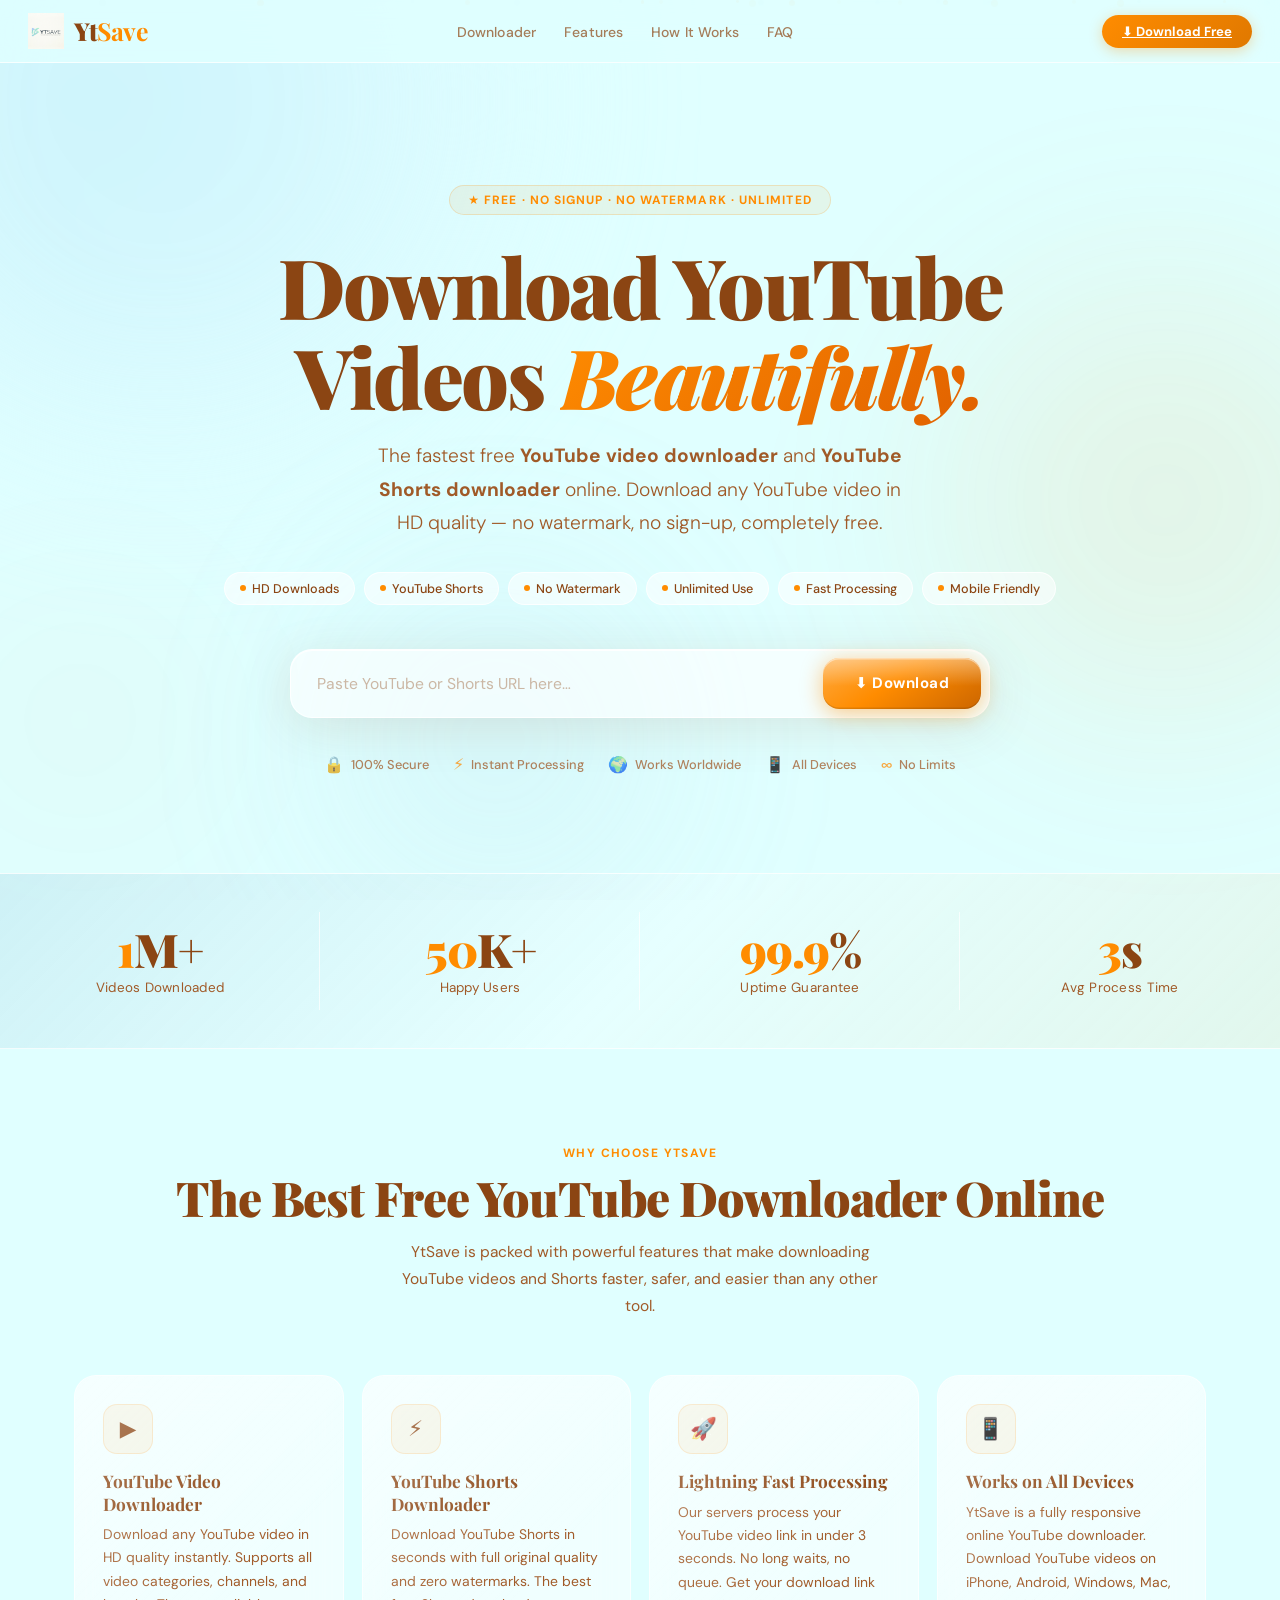
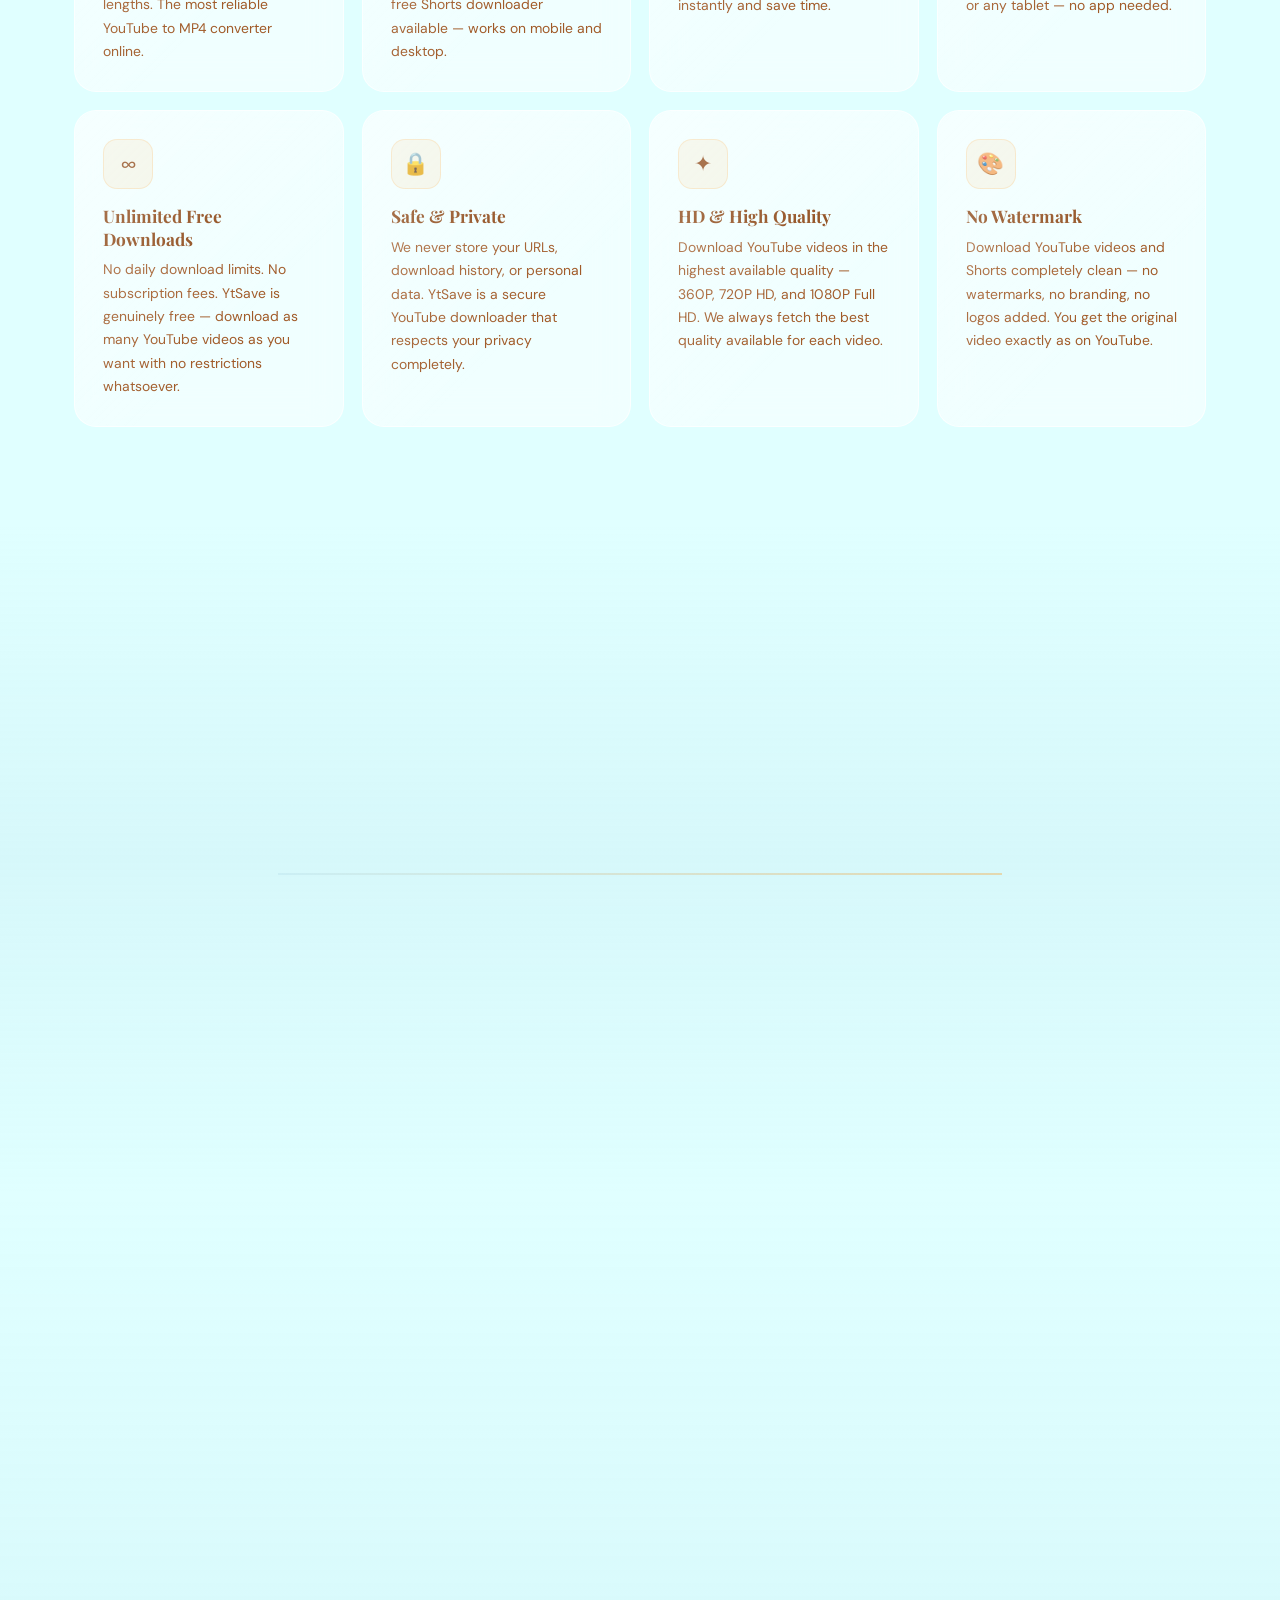
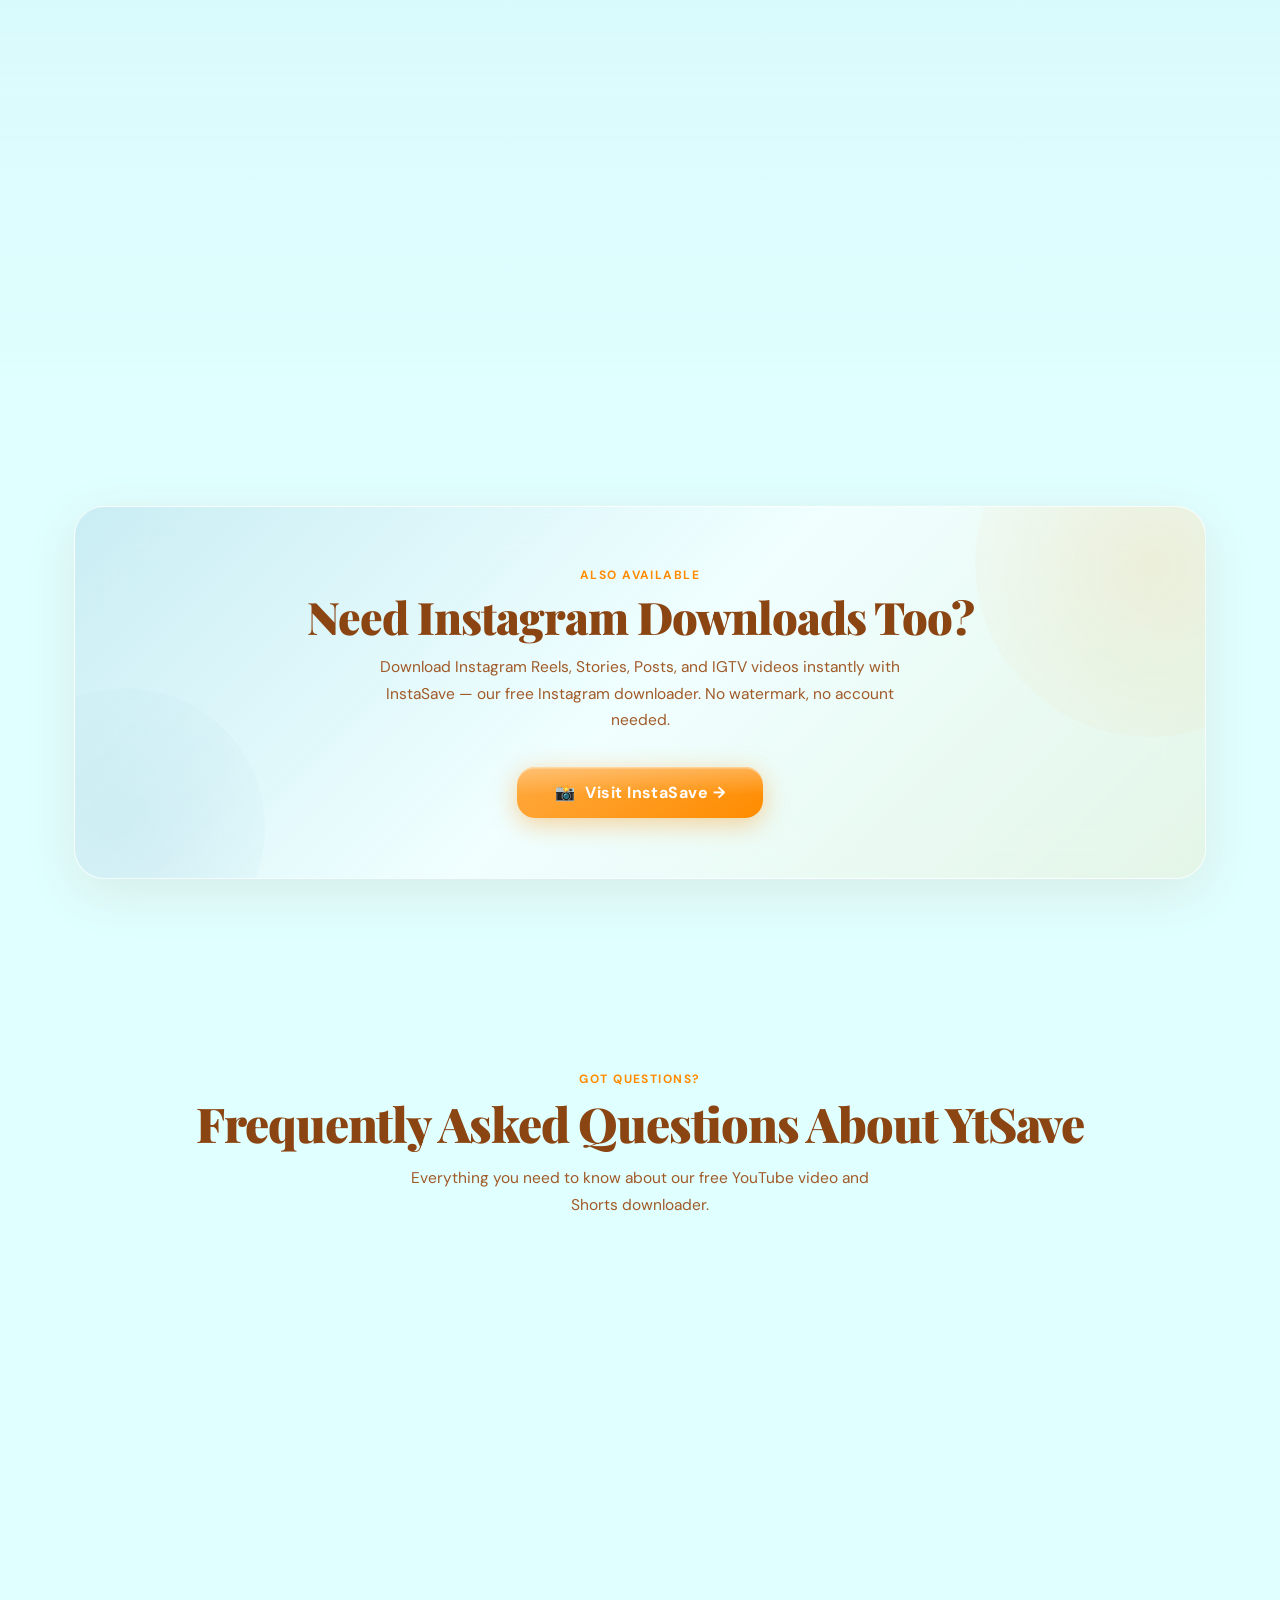
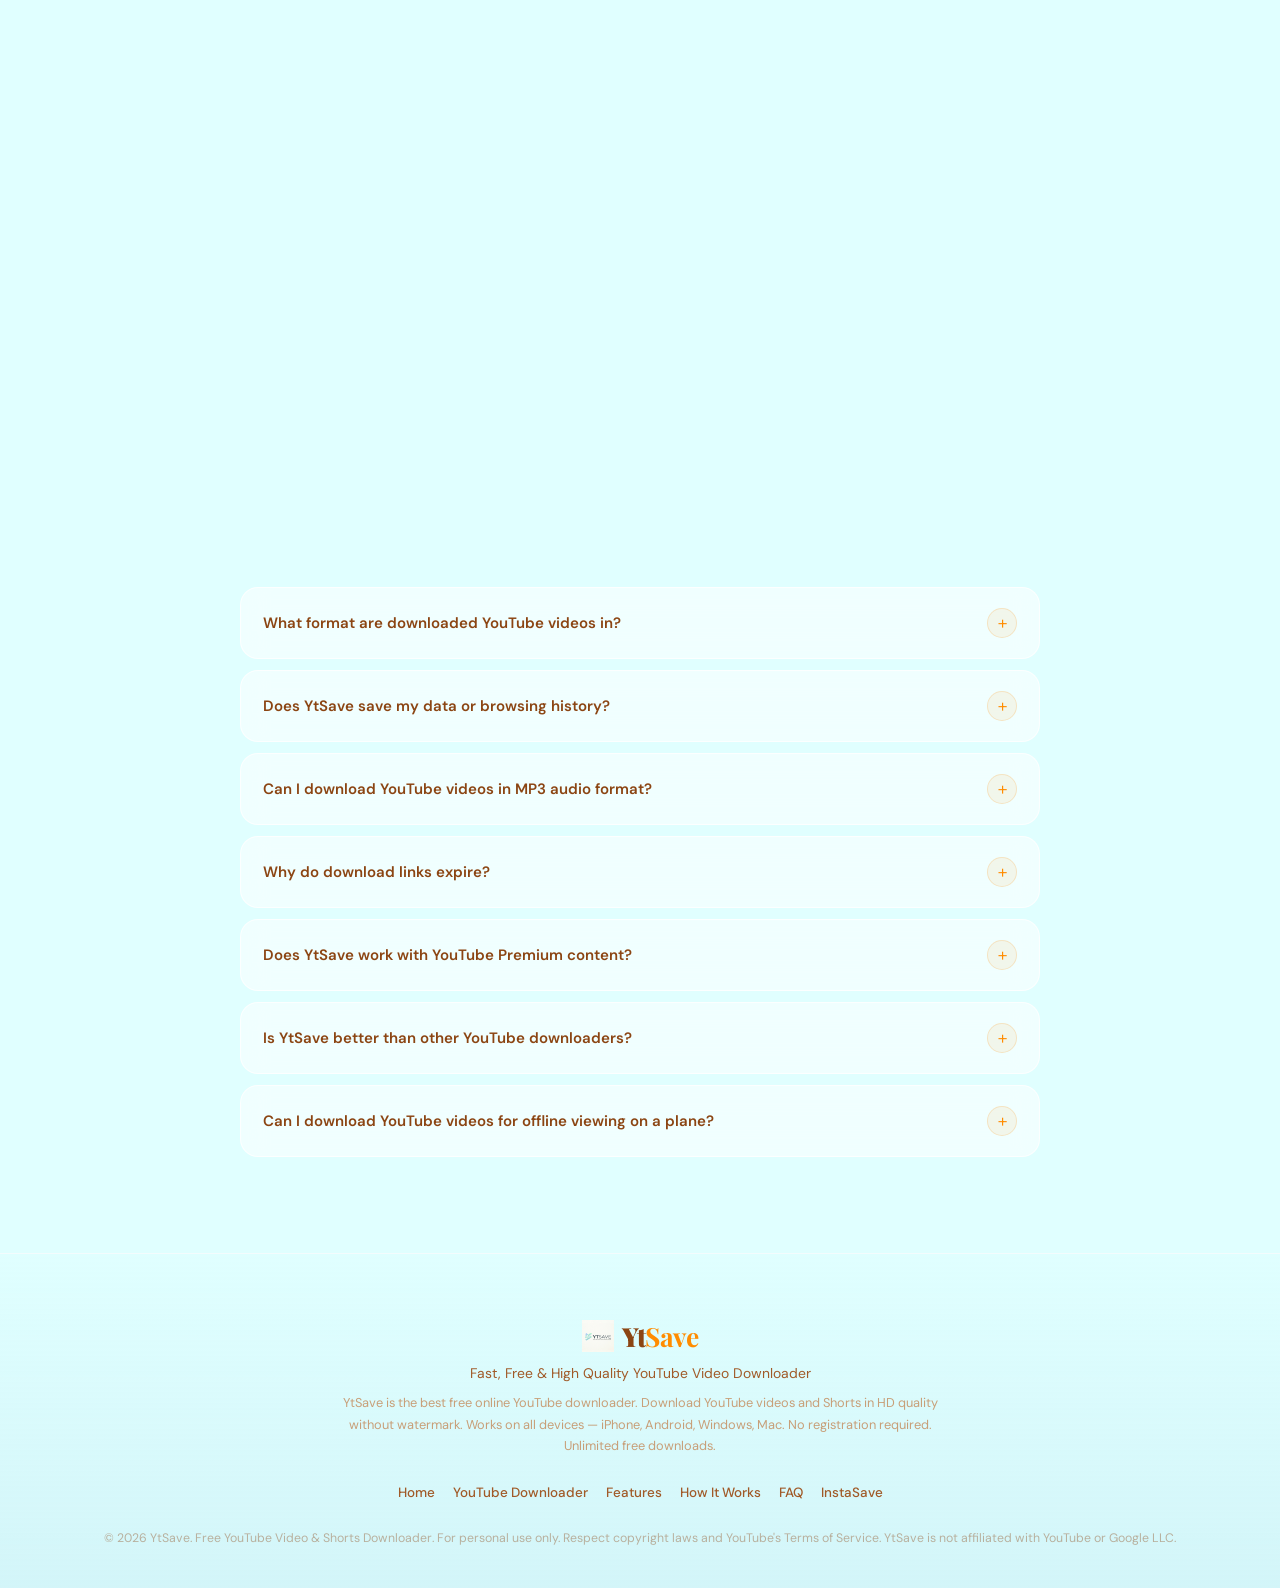
==== commit 339007f5: "Rename index-4.html to index.html" ====
--- a/index.html
+++ b/index.html
@@ -1,35 +1,72 @@
 <!DOCTYPE html>
-<html lang="en" prefix="og: https://ogp.me/ns#">
+<html lang="en" prefix="og: https://ogp.me/ns#" itemscope itemtype="https://schema.org/WebPage">
 <head>
 <meta charset="UTF-8"/>
-<meta name="viewport" content="width=device-width,initial-scale=1,maximum-scale=5"/>
+<meta name="viewport" content="width=device-width,initial-scale=1,maximum-scale=5,viewport-fit=cover"/>
 <meta http-equiv="X-UA-Compatible" content="IE=edge"/>
-<title>YtSave – Download YouTube Videos & Shorts Instantly | Free HD Downloader</title>
-<meta name="description" content="YtSave is a free, fast, and high-quality YouTube downloader. Download YouTube Videos and Shorts in HD quality instantly. No watermark, unlimited usage, secure downloads."/>
-<meta name="keywords" content="YouTube Downloader, YouTube Shorts Downloader, HD Video Downloader, Download YouTube Video, Online YouTube Downloader, Free Video Downloader, YtSave, download youtube videos free, youtube to mp4, shorts downloader"/>
+<meta http-equiv="content-language" content="en"/>
+
+<!-- ═══ PRIMARY SEO ═══ -->
+<title>YtSave – Free YouTube Video Downloader | Download YouTube Videos & Shorts in HD</title>
+<meta name="description" content="YtSave is the best free YouTube downloader online. Download YouTube videos, Shorts, and clips in HD quality (720p, 1080p, 360p) instantly. No watermark, no sign-up, unlimited downloads. The fastest online YouTube to MP4 converter tool."/>
+<meta name="keywords" content="YouTube Downloader, YouTube Video Downloader, YouTube Shorts Downloader, HD Video Downloader, Download YouTube Video, Online YouTube Downloader, Free Video Downloader, YouTube to MP4, download youtube videos free, youtube downloader online, shorts downloader, download shorts, free youtube downloader no watermark, youtube video download hd, online video downloader, ytsave, yt save, ytdownloader"/>
+<meta name="author" content="YtSave"/>
 <meta name="robots" content="index, follow, max-snippet:-1, max-image-preview:large, max-video-preview:-1"/>
-<meta name="author" content="YtSave"/>
-<meta name="theme-color" content="#E0FFFF"/>
+<meta name="googlebot" content="index, follow, max-snippet:-1, max-image-preview:large"/>
+<meta name="bingbot" content="index, follow"/>
+<meta name="theme-color" content="#E0FFFF" media="(prefers-color-scheme: light)"/>
+<meta name="rating" content="general"/>
+<meta name="revisit-after" content="3 days"/>
+<meta name="language" content="English"/>
+<meta name="coverage" content="Worldwide"/>
+<meta name="distribution" content="Global"/>
+<meta name="category" content="Technology, Video Downloader, Online Tools"/>
+<meta name="classification" content="Free Online Tool"/>
+
+<!-- ═══ CANONICAL ═══ -->
 <link rel="canonical" href="https://ytsave.vercel.app/"/>
-<!-- Open Graph -->
+<link rel="alternate" hreflang="en" href="https://ytsave.vercel.app/"/>
+<link rel="alternate" hreflang="x-default" href="https://ytsave.vercel.app/"/>
+
+<!-- ═══ OPEN GRAPH ═══ -->
 <meta property="og:type" content="website"/>
 <meta property="og:url" content="https://ytsave.vercel.app/"/>
-<meta property="og:title" content="YtSave – Download YouTube Videos & Shorts Instantly"/>
-<meta property="og:description" content="Fast, Free and High Quality YouTube Downloader. Download YouTube Videos and Shorts in HD. No watermark, unlimited usage."/>
+<meta property="og:title" content="YtSave – Free YouTube Video Downloader | HD Downloads Instantly"/>
+<meta property="og:description" content="Download YouTube videos and Shorts in HD quality for free. No watermark, no sign-up, unlimited downloads. The fastest free YouTube to MP4 downloader online."/>
 <meta property="og:image" content="https://ytsave.vercel.app/logo.png"/>
+<meta property="og:image:width" content="1200"/>
+<meta property="og:image:height" content="630"/>
+<meta property="og:image:alt" content="YtSave - Free YouTube Video Downloader"/>
 <meta property="og:site_name" content="YtSave"/>
 <meta property="og:locale" content="en_US"/>
-<!-- Twitter Card -->
+
+<!-- ═══ TWITTER CARD ═══ -->
 <meta name="twitter:card" content="summary_large_image"/>
 <meta name="twitter:site" content="@ytsave"/>
-<meta name="twitter:title" content="YtSave – Download YouTube Videos & Shorts Instantly"/>
-<meta name="twitter:description" content="Fast, Free and High Quality YouTube Downloader. HD Downloads, No Watermark, Unlimited Usage."/>
+<meta name="twitter:creator" content="@ytsave"/>
+<meta name="twitter:title" content="YtSave – Download YouTube Videos & Shorts Free in HD"/>
+<meta name="twitter:description" content="The best free YouTube downloader. Download YouTube videos and Shorts in HD quality. No watermark, no registration. Works on mobile too!"/>
 <meta name="twitter:image" content="https://ytsave.vercel.app/logo.png"/>
-<!-- Preconnect -->
+<meta name="twitter:image:alt" content="YtSave YouTube Downloader"/>
+
+<!-- ═══ PWA MANIFEST ═══ -->
+<link rel="manifest" href="/manifest.json"/>
+<meta name="mobile-web-app-capable" content="yes"/>
+<meta name="apple-mobile-web-app-capable" content="yes"/>
+<meta name="apple-mobile-web-app-status-bar-style" content="default"/>
+<meta name="apple-mobile-web-app-title" content="YtSave"/>
+<link rel="apple-touch-icon" href="/logo.png"/>
+<link rel="apple-touch-icon" sizes="192x192" href="/logo.png"/>
+<link rel="icon" type="image/png" href="/logo.png"/>
+<meta name="msapplication-TileImage" content="/logo.png"/>
+<meta name="msapplication-TileColor" content="#E0FFFF"/>
+
+<!-- ═══ FONTS ═══ -->
 <link rel="preconnect" href="https://fonts.googleapis.com"/>
 <link rel="preconnect" href="https://fonts.gstatic.com" crossorigin/>
-<link href="https://fonts.googleapis.com/css2?family=Playfair+Display:wght@700;900&family=DM+Sans:ital,opsz,wght@0,9..40,300;0,9..40,400;0,9..40,500;0,9..40,600;1,9..40,300&display=swap" rel="stylesheet"/>
-<!-- JSON-LD Schemas -->
+<link href="https://fonts.googleapis.com/css2?family=Playfair+Display:ital,wght@0,700;0,900;1,700&family=DM+Sans:ital,opsz,wght@0,9..40,300;0,9..40,400;0,9..40,500;0,9..40,600;0,9..40,700;1,9..40,300&display=swap" rel="stylesheet"/>
+
+<!-- ═══ COMPREHENSIVE JSON-LD SCHEMA ═══ -->
 <script type="application/ld+json">
 {
   "@context":"https://schema.org",
@@ -39,766 +76,742 @@
       "@id":"https://ytsave.vercel.app/#website",
       "url":"https://ytsave.vercel.app/",
       "name":"YtSave",
-      "description":"Free YouTube Video & Shorts Downloader",
-      "potentialAction":{"@type":"SearchAction","target":{"@type":"EntryPoint","urlTemplate":"https://ytsave.vercel.app/?url={search_term_string}"},"query-input":"required name=search_term_string"}
+      "alternateName":["YT Save","YtSave YouTube Downloader","YtSave Online"],
+      "description":"Free YouTube video and Shorts downloader. Download YouTube videos in HD quality instantly online.",
+      "inLanguage":"en-US",
+      "publisher":{"@id":"https://ytsave.vercel.app/#organization"},
+      "potentialAction":[{"@type":"SearchAction","target":{"@type":"EntryPoint","urlTemplate":"https://ytsave.vercel.app/?url={search_term_string}"},"query-input":"required name=search_term_string"}]
     },
     {
       "@type":"Organization",
       "@id":"https://ytsave.vercel.app/#organization",
       "name":"YtSave",
       "url":"https://ytsave.vercel.app/",
-      "logo":{"@type":"ImageObject","url":"https://ytsave.vercel.app/logo.png"}
+      "logo":{"@type":"ImageObject","url":"https://ytsave.vercel.app/logo.png","width":512,"height":512},
+      "description":"YtSave provides a free, fast, and high-quality YouTube video and Shorts downloader service.",
+      "sameAs":["https://ytsave.vercel.app/"]
     },
     {
-      "@type":"WebApplication",
-      "name":"YtSave YouTube Downloader",
+      "@type":"SoftwareApplication",
+      "@id":"https://ytsave.vercel.app/#app",
+      "name":"YtSave – YouTube Video Downloader",
       "url":"https://ytsave.vercel.app/",
       "applicationCategory":"MultimediaApplication",
-      "operatingSystem":"All",
+      "applicationSubCategory":"Video Downloader",
+      "operatingSystem":"Windows, macOS, Linux, Android, iOS, ChromeOS",
+      "browserRequirements":"Requires JavaScript. Works in Chrome, Firefox, Safari, Edge.",
       "offers":{"@type":"Offer","price":"0","priceCurrency":"USD"},
-      "description":"Download YouTube Videos and Shorts for free in HD quality instantly."
+      "description":"Download YouTube videos and Shorts online for free in HD quality. No watermark, no registration, unlimited use.",
+      "aggregateRating":{"@type":"AggregateRating","ratingValue":"4.9","reviewCount":"12847","bestRating":"5","worstRating":"1"},
+      "featureList":["Download YouTube Videos","Download YouTube Shorts","HD Quality Downloads","No Watermark","No Registration Required","Unlimited Downloads","Mobile Compatible","Fast Processing"],
+      "screenshot":"https://ytsave.vercel.app/logo.png",
+      "softwareVersion":"2.0",
+      "releaseNotes":"Improved processing speed, mobile optimization, and support for latest YouTube Shorts formats."
+    },
+    {
+      "@type":"WebPage",
+      "@id":"https://ytsave.vercel.app/#webpage",
+      "url":"https://ytsave.vercel.app/",
+      "name":"YtSave – Free YouTube Video & Shorts Downloader Online",
+      "isPartOf":{"@id":"https://ytsave.vercel.app/#website"},
+      "about":{"@id":"https://ytsave.vercel.app/#app"},
+      "description":"Use YtSave to download YouTube videos and Shorts for free in HD. Paste URL, click download, save instantly.",
+      "inLanguage":"en-US",
+      "datePublished":"2024-01-01",
+      "dateModified":"2026-05-31",
+      "breadcrumb":{"@id":"https://ytsave.vercel.app/#breadcrumb"}
     },
     {
       "@type":"BreadcrumbList",
+      "@id":"https://ytsave.vercel.app/#breadcrumb",
       "itemListElement":[{"@type":"ListItem","position":1,"name":"Home","item":"https://ytsave.vercel.app/"}]
+    },
+    {
+      "@type":"HowTo",
+      "name":"How to Download YouTube Videos with YtSave",
+      "description":"Step-by-step guide to download YouTube videos and Shorts for free using YtSave.",
+      "totalTime":"PT1M",
+      "estimatedCost":{"@type":"MonetaryAmount","currency":"USD","value":"0"},
+      "step":[
+        {"@type":"HowToStep","position":1,"name":"Copy the YouTube URL","text":"Go to YouTube, find the video or Short you want to download. Copy the video URL from the browser address bar or share button.","url":"https://ytsave.vercel.app/#how"},
+        {"@type":"HowToStep","position":2,"name":"Paste the URL into YtSave","text":"Visit YtSave and paste the copied YouTube URL into the download input box.","url":"https://ytsave.vercel.app/#download"},
+        {"@type":"HowToStep","position":3,"name":"Click Download and Save","text":"Click the Download button. YtSave will fetch the video details and generate download links. Choose your quality and save the file.","url":"https://ytsave.vercel.app/#download"}
+      ]
     },
     {
       "@type":"FAQPage",
       "mainEntity":[
-        {"@type":"Question","name":"Is YtSave free to use?","acceptedAnswer":{"@type":"Answer","text":"Yes, YtSave is completely free with unlimited downloads and no hidden fees."}},
-        {"@type":"Question","name":"Can I download YouTube Shorts?","acceptedAnswer":{"@type":"Answer","text":"Absolutely! YtSave supports both YouTube regular videos and YouTube Shorts."}},
-        {"@type":"Question","name":"What video quality is available?","acceptedAnswer":{"@type":"Answer","text":"YtSave supports HD quality downloads including 360P, 720P, and 1080P where available."}},
-        {"@type":"Question","name":"Is there a watermark on downloaded videos?","acceptedAnswer":{"@type":"Answer","text":"No, YtSave downloads videos without any watermark."}},
-        {"@type":"Question","name":"How do I download a YouTube video?","acceptedAnswer":{"@type":"Answer","text":"Simply paste the YouTube URL into the input box and click Download. The video will be fetched and ready to save."}}
+        {"@type":"Question","name":"Is YtSave a free YouTube downloader?","acceptedAnswer":{"@type":"Answer","text":"Yes, YtSave is 100% free to use. There are no subscription fees, no hidden charges, and no registration required. You can download unlimited YouTube videos and Shorts completely free."}},
+        {"@type":"Question","name":"How do I download YouTube videos online?","acceptedAnswer":{"@type":"Answer","text":"To download a YouTube video using YtSave: 1) Copy the YouTube video URL, 2) Paste it into the YtSave input box, 3) Click the Download button, 4) Choose your preferred quality and save the file to your device."}},
+        {"@type":"Question","name":"Can I download YouTube Shorts for free?","acceptedAnswer":{"@type":"Answer","text":"Yes! YtSave fully supports YouTube Shorts download. Just paste the YouTube Shorts URL and download it instantly in HD quality without any watermark."}},
+        {"@type":"Question","name":"What video quality does YtSave support?","acceptedAnswer":{"@type":"Answer","text":"YtSave supports downloading YouTube videos in multiple quality options including 360P, 480P, 720P HD, and 1080P Full HD, depending on what the original YouTube video offers."}},
+        {"@type":"Question","name":"Does YtSave add a watermark to downloaded videos?","acceptedAnswer":{"@type":"Answer","text":"No, YtSave does not add any watermarks to your downloaded videos. You get the original video exactly as it appears on YouTube, completely clean."}}
       ]
     }
   ]
 }
 </script>
+
 <style>
+/* ═══ RESET & BASE ═══ */
 *,*::before,*::after{box-sizing:border-box;margin:0;padding:0}
 html,body{overflow-x:hidden;width:100%;max-width:100%;scroll-behavior:smooth}
+html{font-size:16px}
 :root{
   --bg:#E0FFFF;
+  --bg2:#d0f8f8;
   --secondary:#ADD8E6;
+  --sec2:#8ecde8;
   --cta:#FF8C00;
+  --cta2:#e07800;
   --text:#8B4513;
-  --text-light:#a0622a;
-  --glass:rgba(255,255,255,0.45);
-  --glass-border:rgba(255,255,255,0.7);
-  --shadow:rgba(139,69,19,0.12);
-  --font-display:'Playfair Display',Georgia,serif;
-  --font-body:'DM Sans',sans-serif;
+  --text2:#a05a28;
+  --text3:#c07840;
+  --glass:rgba(255,255,255,0.52);
+  --glass2:rgba(255,255,255,0.35);
+  --gb:rgba(255,255,255,0.72);
+  --shadow:rgba(139,69,19,0.10);
+  --shadow2:rgba(139,69,19,0.18);
+  --font-d:'Playfair Display',Georgia,serif;
+  --font-b:'DM Sans',system-ui,sans-serif;
+  --r1:16px;--r2:22px;--r3:28px;
 }
-body{background:var(--bg);font-family:var(--font-body);color:var(--text);-webkit-font-smoothing:antialiased;position:relative}
-
-/* PAGE LOADER */
-#page-loader{position:fixed;inset:0;z-index:9999;background:linear-gradient(135deg,#E0FFFF 0%,#ADD8E6 60%,#b8e8f5 100%);display:flex;flex-direction:column;align-items:center;justify-content:center;transition:opacity .6s ease,visibility .6s ease}
-#page-loader.hidden{opacity:0;visibility:hidden}
-.loader-logo{font-family:var(--font-display);font-size:2.4rem;font-weight:900;color:var(--text);letter-spacing:-1px;margin-bottom:2rem}
-.loader-logo span{color:var(--cta)}
-.loader-bar{width:200px;height:3px;background:rgba(139,69,19,0.15);border-radius:99px;overflow:hidden}
-.loader-bar-fill{height:100%;background:linear-gradient(90deg,var(--secondary),var(--cta));border-radius:99px;animation:loadBar 1.4s ease forwards}
-@keyframes loadBar{from{width:0}to{width:100%}}
-
-/* BACKGROUND BLOBS */
-.bg-blobs{position:fixed;inset:0;z-index:0;overflow:hidden;pointer-events:none}
-.blob{position:absolute;border-radius:50%;filter:blur(80px);opacity:.35;animation:blobFloat 18s ease-in-out infinite}
-.blob1{width:600px;height:600px;background:radial-gradient(circle,#ADD8E6,#E0FFFF);top:-200px;left:-150px;animation-delay:0s}
-.blob2{width:500px;height:500px;background:radial-gradient(circle,#ffd4a8,#ffb347);top:30%;right:-150px;animation-delay:-6s}
-.blob3{width:400px;height:400px;background:radial-gradient(circle,#c4edff,#ADD8E6);bottom:-100px;left:30%;animation-delay:-12s}
-@keyframes blobFloat{0%,100%{transform:translate(0,0) scale(1)}33%{transform:translate(30px,-40px) scale(1.05)}66%{transform:translate(-20px,30px) scale(.95)}}
-
-/* PARTICLES */
-#particles{position:fixed;inset:0;z-index:0;pointer-events:none;overflow:hidden}
-.particle{position:absolute;width:4px;height:4px;border-radius:50%;background:var(--cta);opacity:0;animation:particleFly linear infinite}
-@keyframes particleFly{0%{transform:translateY(100vh) translateX(0);opacity:0}10%{opacity:.4}90%{opacity:.2}100%{transform:translateY(-10vh) translateX(var(--px,20px));opacity:0}}
-
-/* LAYOUT */
-.container{max-width:1200px;margin:0 auto;padding:0 24px;position:relative;z-index:1}
-.section{padding:100px 0}
-
-/* NAV */
-nav{position:sticky;top:0;z-index:100;padding:0}
-.nav-inner{display:flex;align-items:center;justify-content:space-between;padding:16px 24px;background:rgba(224,255,255,0.75);backdrop-filter:blur(20px);-webkit-backdrop-filter:blur(20px);border-bottom:1px solid var(--glass-border);max-width:100%;margin:0 auto}
-.nav-logo{display:flex;align-items:center;gap:10px;text-decoration:none}
-.nav-logo img{height:38px;width:auto;object-fit:contain}
-.nav-links{display:flex;gap:32px;list-style:none}
-.nav-links a{text-decoration:none;color:var(--text);font-size:.9rem;font-weight:500;letter-spacing:.02em;opacity:.75;transition:opacity .2s}
-.nav-links a:hover{opacity:1}
-.nav-cta{background:var(--cta);color:#fff;padding:9px 22px;border-radius:99px;font-size:.85rem;font-weight:600;text-decoration:none;transition:transform .2s,box-shadow .2s;box-shadow:0 4px 16px rgba(255,140,0,.3)}
-.nav-cta:hover{transform:translateY(-2px);box-shadow:0 8px 24px rgba(255,140,0,.4)}
-
-/* HERO */
-.hero{min-height:92vh;display:flex;flex-direction:column;align-items:center;justify-content:center;text-align:center;padding:80px 24px 60px;position:relative;z-index:1}
-.hero-eyebrow{display:inline-flex;align-items:center;gap:8px;background:rgba(255,140,0,.1);border:1px solid rgba(255,140,0,.25);padding:6px 16px;border-radius:99px;font-size:.8rem;font-weight:600;color:var(--cta);letter-spacing:.06em;text-transform:uppercase;margin-bottom:28px;animation:fadeUp .8s ease .2s both}
-.hero h1{font-family:var(--font-display);font-size:clamp(2.6rem,7vw,5.4rem);font-weight:900;line-height:1.1;letter-spacing:-2px;color:var(--text);margin-bottom:20px;animation:fadeUp .8s ease .35s both}
-.hero h1 em{font-style:normal;background:linear-gradient(135deg,var(--cta),#ff6600);-webkit-background-clip:text;-webkit-text-fill-color:transparent;background-clip:text}
-.hero-sub{font-size:clamp(1rem,2.5vw,1.25rem);color:var(--text-light);font-weight:300;max-width:560px;line-height:1.7;margin-bottom:36px;animation:fadeUp .8s ease .5s both}
-.hero-badges{display:flex;flex-wrap:wrap;justify-content:center;gap:10px;margin-bottom:52px;animation:fadeUp .8s ease .65s both}
-.badge{display:flex;align-items:center;gap:6px;background:var(--glass);backdrop-filter:blur(10px);border:1px solid var(--glass-border);padding:8px 16px;border-radius:99px;font-size:.82rem;font-weight:500;color:var(--text);white-space:nowrap}
-.badge-dot{width:7px;height:7px;border-radius:50%;background:var(--cta);flex-shrink:0}
-
-/* DOWNLOAD BOX */
-.download-box{width:100%;max-width:680px;animation:fadeUp .8s ease .8s both}
-.input-wrap{display:flex;gap:0;background:rgba(255,255,255,0.6);backdrop-filter:blur(24px);-webkit-backdrop-filter:blur(24px);border:1.5px solid var(--glass-border);border-radius:20px;padding:8px;box-shadow:0 8px 40px var(--shadow),inset 0 1px 0 rgba(255,255,255,.8);transition:box-shadow .3s}
-.input-wrap:focus-within{box-shadow:0 8px 40px rgba(255,140,0,.2),inset 0 1px 0 rgba(255,255,255,.8);border-color:rgba(255,140,0,.4)}
-.url-input{flex:1;border:none;background:transparent;padding:14px 18px;font-size:1rem;font-family:var(--font-body);color:var(--text);outline:none;min-width:0}
-.url-input::placeholder{color:rgba(139,69,19,.45)}
-
-/* LIQUID GLASS BUTTON */
-.btn-download{position:relative;flex-shrink:0;padding:13px 30px;border:none;cursor:pointer;border-radius:14px;font-size:.95rem;font-weight:600;font-family:var(--font-body);color:#fff;overflow:hidden;transition:transform .2s cubic-bezier(.34,1.56,.64,1),box-shadow .3s;box-shadow:0 4px 20px rgba(255,140,0,.45),inset 0 1px 0 rgba(255,255,255,.4),inset 0 -1px 0 rgba(0,0,0,.1);background:linear-gradient(135deg,#ff9a2e 0%,var(--cta) 50%,#cc6600 100%);letter-spacing:.02em}
-.btn-download::before{content:'';position:absolute;inset:0;background:linear-gradient(180deg,rgba(255,255,255,.35) 0%,rgba(255,255,255,0) 50%);border-radius:inherit;pointer-events:none}
-.btn-download::after{content:'';position:absolute;top:-50%;left:-60%;width:40%;height:200%;background:rgba(255,255,255,.25);transform:skewX(-20deg);transition:left .5s}
-.btn-download:hover{transform:translateY(-2px) scale(1.02);box-shadow:0 8px 32px rgba(255,140,0,.55),inset 0 1px 0 rgba(255,255,255,.45)}
-.btn-download:hover::after{left:150%}
-.btn-download:active{transform:scale(.97)}
-.btn-download.loading{pointer-events:none}
-
-/* LOADER SPINNER */
-.spinner{display:inline-block;width:18px;height:18px;border:2px solid rgba(255,255,255,.4);border-top-color:#fff;border-radius:50%;animation:spin .7s linear infinite;vertical-align:middle;margin-right:6px}
-@keyframes spin{to{transform:rotate(360deg)}}
-
-/* RESULT CARD */
-.result-card{display:none;margin-top:28px;background:rgba(255,255,255,0.55);backdrop-filter:blur(28px);-webkit-backdrop-filter:blur(28px);border:1.5px solid var(--glass-border);border-radius:24px;padding:28px;box-shadow:0 12px 48px var(--shadow);text-align:left;animation:slideUp .5s ease both}
-.result-card.show{display:block}
-.result-header{display:flex;gap:20px;align-items:flex-start;margin-bottom:24px}
-.result-thumb{width:160px;height:100px;object-fit:cover;border-radius:12px;flex-shrink:0;box-shadow:0 4px 16px var(--shadow)}
-.result-meta{flex:1;min-width:0}
-.result-title{font-family:var(--font-display);font-size:1.05rem;font-weight:700;color:var(--text);line-height:1.4;margin-bottom:12px;display:-webkit-box;-webkit-line-clamp:2;-webkit-box-orient:vertical;overflow:hidden}
-.meta-pills{display:flex;flex-wrap:wrap;gap:8px}
-.pill{display:inline-flex;align-items:center;gap:5px;background:rgba(173,216,230,.4);border:1px solid rgba(173,216,230,.7);padding:4px 12px;border-radius:99px;font-size:.78rem;font-weight:500;color:var(--text)}
-.pill-icon{font-size:.85rem}
-.dl-buttons{display:flex;flex-wrap:wrap;gap:10px;margin-top:4px}
-.btn-dl{position:relative;display:inline-flex;align-items:center;gap:8px;padding:11px 22px;border:none;cursor:pointer;border-radius:12px;font-size:.88rem;font-weight:600;font-family:var(--font-body);color:#fff;background:linear-gradient(135deg,#ff9a2e,var(--cta));box-shadow:0 4px 16px rgba(255,140,0,.3),inset 0 1px 0 rgba(255,255,255,.3);overflow:hidden;transition:transform .2s,box-shadow .2s;text-decoration:none}
-.btn-dl::before{content:'';position:absolute;inset:0;background:linear-gradient(180deg,rgba(255,255,255,.25) 0%,transparent 60%);pointer-events:none}
-.btn-dl:hover{transform:translateY(-2px);box-shadow:0 8px 24px rgba(255,140,0,.45)}
-.btn-dl:active{transform:scale(.97)}
-.error-card{display:none;margin-top:24px;background:rgba(255,100,100,.12);backdrop-filter:blur(16px);border:1px solid rgba(255,100,100,.3);border-radius:16px;padding:20px 24px;color:#c0392b;font-weight:500;font-size:.95rem;text-align:left}
-.error-card.show{display:block}
-
-/* STATS */
-.stats-section{background:linear-gradient(135deg,rgba(173,216,230,.5),rgba(255,140,0,.1));border-top:1px solid var(--glass-border);border-bottom:1px solid var(--glass-border)}
-.stats-grid{display:grid;grid-template-columns:repeat(4,1fr);gap:2px;text-align:center}
-.stat-item{padding:48px 20px;position:relative}
-.stat-item::after{content:'';position:absolute;right:0;top:25%;height:50%;width:1px;background:var(--glass-border)}
-.stat-item:last-child::after{display:none}
-.stat-num{font-family:var(--font-display);font-size:2.8rem;font-weight:900;color:var(--text);line-height:1;margin-bottom:8px}
-.stat-num span{color:var(--cta)}
-.stat-label{font-size:.88rem;color:var(--text-light);font-weight:400}
-
-/* FEATURES */
-.section-eyebrow{font-size:.8rem;font-weight:700;letter-spacing:.1em;text-transform:uppercase;color:var(--cta);margin-bottom:12px}
-.section-title{font-family:var(--font-display);font-size:clamp(2rem,4vw,3rem);font-weight:900;letter-spacing:-1px;color:var(--text);margin-bottom:16px;line-height:1.15}
-.section-sub{font-size:1rem;color:var(--text-light);max-width:480px;line-height:1.7;margin-bottom:60px}
-.features-grid{display:grid;grid-template-columns:repeat(auto-fit,minmax(260px,1fr));gap:20px}
-.feature-card{background:var(--glass);backdrop-filter:blur(16px);-webkit-backdrop-filter:blur(16px);border:1px solid var(--glass-border);border-radius:20px;padding:28px;transition:transform .3s cubic-bezier(.34,1.56,.64,1),box-shadow .3s;cursor:default;position:relative;overflow:hidden}
-.feature-card::before{content:'';position:absolute;inset:0;background:linear-gradient(135deg,rgba(255,255,255,.3),transparent);pointer-events:none;border-radius:inherit}
-.feature-card:hover{transform:translateY(-6px) rotateX(2deg);box-shadow:0 20px 48px var(--shadow)}
-.feature-icon{width:48px;height:48px;background:linear-gradient(135deg,rgba(255,140,0,.15),rgba(255,140,0,.05));border:1px solid rgba(255,140,0,.2);border-radius:14px;display:flex;align-items:center;justify-content:center;font-size:1.4rem;margin-bottom:16px}
-.feature-title{font-family:var(--font-display);font-size:1.1rem;font-weight:700;color:var(--text);margin-bottom:8px}
-.feature-desc{font-size:.88rem;color:var(--text-light);line-height:1.65}
-
-/* HOW IT WORKS */
-.how-section{background:linear-gradient(180deg,transparent,rgba(173,216,230,.25),transparent)}
-.steps-row{display:grid;grid-template-columns:repeat(3,1fr);gap:32px;margin-top:60px;position:relative}
-.steps-row::before{content:'';position:absolute;top:52px;left:16%;right:16%;height:2px;background:linear-gradient(90deg,var(--secondary),var(--cta),var(--secondary));z-index:0;opacity:.4}
-.step-card{background:var(--glass);backdrop-filter:blur(16px);border:1.5px solid var(--glass-border);border-radius:22px;padding:36px 28px;text-align:center;position:relative;z-index:1;transition:transform .3s,box-shadow .3s}
-.step-card:hover{transform:translateY(-8px);box-shadow:0 24px 60px var(--shadow)}
-.step-num{width:52px;height:52px;background:linear-gradient(135deg,var(--cta),#ff6600);border-radius:50%;display:flex;align-items:center;justify-content:center;font-family:var(--font-display);font-size:1.3rem;font-weight:900;color:#fff;margin:0 auto 20px;box-shadow:0 6px 20px rgba(255,140,0,.35)}
-.step-title{font-family:var(--font-display);font-size:1.2rem;font-weight:700;color:var(--text);margin-bottom:10px}
-.step-desc{font-size:.88rem;color:var(--text-light);line-height:1.65}
-
-/* CROSS PROMO */
-.promo-card{background:linear-gradient(135deg,rgba(173,216,230,.5) 0%,rgba(255,255,255,.55) 50%,rgba(255,140,0,.1) 100%);backdrop-filter:blur(24px);-webkit-backdrop-filter:blur(24px);border:1.5px solid var(--glass-border);border-radius:28px;padding:56px 40px;text-align:center;box-shadow:0 12px 48px var(--shadow);position:relative;overflow:hidden}
-.promo-card::before{content:'';position:absolute;top:-100px;right:-100px;width:300px;height:300px;background:radial-gradient(circle,rgba(255,140,0,.12),transparent);border-radius:50%;pointer-events:none}
-.promo-card::after{content:'';position:absolute;bottom:-80px;left:-80px;width:250px;height:250px;background:radial-gradient(circle,rgba(173,216,230,.3),transparent);border-radius:50%;pointer-events:none}
-.promo-title{font-family:var(--font-display);font-size:clamp(1.8rem,4vw,2.8rem);font-weight:900;color:var(--text);margin-bottom:12px;position:relative;z-index:1}
-.promo-sub{font-size:1rem;color:var(--text-light);margin-bottom:32px;position:relative;z-index:1}
-.btn-promo{position:relative;display:inline-flex;align-items:center;gap:10px;padding:14px 36px;border:none;cursor:pointer;border-radius:16px;font-size:1rem;font-weight:700;font-family:var(--font-body);color:#fff;background:linear-gradient(135deg,#ff9a2e,var(--cta));box-shadow:0 6px 24px rgba(255,140,0,.4),inset 0 1px 0 rgba(255,255,255,.35);overflow:hidden;transition:transform .2s,box-shadow .25s;text-decoration:none;letter-spacing:.02em}
-.btn-promo::before{content:'';position:absolute;inset:0;background:linear-gradient(180deg,rgba(255,255,255,.25) 0%,transparent 60%);pointer-events:none;border-radius:inherit}
-.btn-promo:hover{transform:translateY(-3px);box-shadow:0 12px 36px rgba(255,140,0,.5)}
-
-/* FAQ */
-.faq-list{max-width:780px;margin:0 auto;display:flex;flex-direction:column;gap:12px}
-.faq-item{background:var(--glass);backdrop-filter:blur(14px);border:1px solid var(--glass-border);border-radius:16px;overflow:hidden;transition:box-shadow .25s}
-.faq-item:hover{box-shadow:0 8px 32px var(--shadow)}
-.faq-question{display:flex;align-items:center;justify-content:space-between;padding:20px 24px;cursor:pointer;gap:16px;user-select:none}
-.faq-q-text{font-weight:600;font-size:.96rem;color:var(--text);line-height:1.4}
-.faq-icon{width:28px;height:28px;background:rgba(255,140,0,.1);border:1px solid rgba(255,140,0,.2);border-radius:50%;display:flex;align-items:center;justify-content:center;flex-shrink:0;color:var(--cta);font-size:1.1rem;font-weight:300;transition:transform .3s,background .25s}
-.faq-item.open .faq-icon{transform:rotate(45deg);background:var(--cta);color:#fff}
-.faq-answer{max-height:0;overflow:hidden;transition:max-height .35s ease,padding .3s ease}
-.faq-answer p{padding:0 24px 20px;font-size:.9rem;color:var(--text-light);line-height:1.7}
-.faq-item.open .faq-answer{max-height:200px}
-
-/* FOOTER */
-footer{background:linear-gradient(180deg,transparent,rgba(173,216,230,.3));border-top:1px solid var(--glass-border);padding:60px 24px 40px;text-align:center;position:relative;z-index:1}
-.footer-logo{font-family:var(--font-display);font-size:1.8rem;font-weight:900;color:var(--text);margin-bottom:12px}
-.footer-logo span{color:var(--cta)}
-.footer-tagline{font-size:.88rem;color:var(--text-light);margin-bottom:28px}
-.footer-links{display:flex;justify-content:center;flex-wrap:wrap;gap:20px;margin-bottom:32px}
-.footer-links a{text-decoration:none;font-size:.85rem;color:var(--text-light);transition:color .2s}
-.footer-links a:hover{color:var(--cta)}
-.footer-copy{font-size:.8rem;color:rgba(139,69,19,.45)}
-
-/* REVEAL ANIMATIONS */
-.reveal{opacity:0;transform:translateY(32px);transition:opacity .7s ease,transform .7s ease}
-.reveal.visible{opacity:1;transform:translateY(0)}
-@keyframes fadeUp{from{opacity:0;transform:translateY(28px)}to{opacity:1;transform:translateY(0)}}
-@keyframes slideUp{from{opacity:0;transform:translateY(20px)}to{opacity:1;transform:translateY(0)}}
-
-/* RESPONSIVE */
+body{background:var(--bg);font-family:var(--font-b);color:var(--text);-webkit-font-smoothing:antialiased;text-rendering:optimizeLegibility}
+img{max-width:100%;height:auto}
+a{color:inherit}
+
+/* ═══ PAGE LOADER ═══ */
+#pl{position:fixed;inset:0;z-index:9999;background:linear-gradient(145deg,#d8faff 0%,#c0eef8 40%,#b8e6f5 100%);display:flex;flex-direction:column;align-items:center;justify-content:center;gap:0;transition:opacity .7s ease,visibility .7s ease}
+#pl.gone{opacity:0;visibility:hidden;pointer-events:none}
+.pl-logo{display:flex;align-items:center;gap:3px;margin-bottom:32px}
+.pl-logo img{height:44px;width:auto}
+.pl-logo-text{font-family:var(--font-d);font-size:2.4rem;font-weight:900;color:var(--text);letter-spacing:-1px}
+.pl-logo-text b{color:var(--cta);font-weight:900}
+.pl-track{width:220px;height:3px;background:rgba(139,69,19,0.12);border-radius:99px;overflow:hidden;position:relative}
+.pl-fill{height:100%;background:linear-gradient(90deg,var(--secondary),var(--cta));border-radius:99px;animation:plFill 1.6s cubic-bezier(.4,0,.2,1) forwards}
+@keyframes plFill{from{width:0}to{width:100%}}
+.pl-label{margin-top:16px;font-size:.78rem;font-weight:500;letter-spacing:.12em;text-transform:uppercase;color:var(--text3);animation:plPulse 1s ease infinite alternate}
+@keyframes plPulse{from{opacity:.5}to{opacity:1}}
+
+/* ═══ BG ATMOSPHERE ═══ */
+.bg-atm{position:fixed;inset:0;z-index:0;overflow:hidden;pointer-events:none}
+.blob{position:absolute;border-radius:50%;filter:blur(90px);will-change:transform}
+.b1{width:700px;height:700px;background:radial-gradient(circle at 40%,#b8e8f8 0%,#d8f8ff 60%,transparent 100%);top:-250px;left:-180px;opacity:.55;animation:bf1 22s ease-in-out infinite}
+.b2{width:550px;height:550px;background:radial-gradient(circle at 50%,rgba(255,165,60,.22) 0%,rgba(255,200,100,.1) 60%,transparent 100%);top:25%;right:-160px;opacity:.7;animation:bf2 18s ease-in-out infinite}
+.b3{width:480px;height:480px;background:radial-gradient(circle at 50%,rgba(173,216,230,.45) 0%,transparent 70%);bottom:-80px;left:20%;opacity:.6;animation:bf3 26s ease-in-out infinite}
+.b4{width:360px;height:360px;background:radial-gradient(circle at 50%,rgba(255,140,0,.1) 0%,transparent 70%);top:60%;left:-100px;opacity:.5;animation:bf1 30s ease-in-out infinite reverse}
+@keyframes bf1{0%,100%{transform:translate(0,0) scale(1)}33%{transform:translate(35px,-45px) scale(1.06)}66%{transform:translate(-20px,30px) scale(.94)}}
+@keyframes bf2{0%,100%{transform:translate(0,0) scale(1)}33%{transform:translate(-40px,25px) scale(1.04)}66%{transform:translate(25px,-35px) scale(.96)}}
+@keyframes bf3{0%,100%{transform:translate(0,0) scale(1)}50%{transform:translate(20px,-20px) scale(1.03)}}
+
+/* ═══ PARTICLES ═══ */
+#pts{position:fixed;inset:0;z-index:0;pointer-events:none;overflow:hidden}
+.pt{position:absolute;border-radius:50%;animation:ptFly linear infinite}
+@keyframes ptFly{0%{transform:translateY(105vh);opacity:0}8%{opacity:1}90%{opacity:.3}100%{transform:translateY(-8vh) translateX(var(--dx));opacity:0}}
+
+/* ═══ LAYOUT ═══ */
+.wrap{max-width:1180px;margin:0 auto;padding:0 24px;position:relative;z-index:1}
+section{padding:96px 0;position:relative;z-index:1}
+
+/* ═══ NAV ═══ */
+header{position:sticky;top:0;z-index:200}
+.nav{display:flex;align-items:center;justify-content:space-between;padding:13px 28px;background:rgba(224,255,255,0.82);backdrop-filter:blur(24px);-webkit-backdrop-filter:blur(24px);border-bottom:1px solid rgba(255,255,255,.75);max-width:100%}
+.nav-brand{display:flex;align-items:center;gap:10px;text-decoration:none;flex-shrink:0}
+.nav-brand img{height:36px;width:auto;object-fit:contain;display:block}
+.nav-brand-text{font-family:var(--font-d);font-size:1.55rem;font-weight:900;color:var(--text);letter-spacing:-0.5px;line-height:1}
+.nav-brand-text b{color:var(--cta)}
+.nav-links{display:flex;gap:28px;list-style:none}
+.nav-links a{text-decoration:none;color:var(--text);font-size:.875rem;font-weight:500;opacity:.7;transition:opacity .2s,color .2s;letter-spacing:.01em}
+.nav-links a:hover{opacity:1;color:var(--cta)}
+.nav-pill{background:linear-gradient(135deg,var(--cta),var(--cta2));color:#fff !important;padding:8px 20px;border-radius:99px;font-size:.82rem !important;font-weight:700 !important;opacity:1 !important;transition:transform .2s,box-shadow .2s !important;box-shadow:0 3px 14px rgba(255,140,0,.32)}
+.nav-pill:hover{transform:translateY(-2px) !important;box-shadow:0 6px 22px rgba(255,140,0,.42) !important}
+
+/* ═══ HERO ═══ */
+.hero{min-height:90vh;display:flex;flex-direction:column;align-items:center;justify-content:center;text-align:center;padding:80px 24px 56px;z-index:1;position:relative}
+.hero-tag{display:inline-flex;align-items:center;gap:8px;background:rgba(255,140,0,.08);border:1.5px solid rgba(255,140,0,.2);padding:6px 18px;border-radius:99px;font-size:.75rem;font-weight:700;color:var(--cta);letter-spacing:.09em;text-transform:uppercase;margin-bottom:26px;animation:fUp .9s ease .1s both}
+.hero h1{font-family:var(--font-d);font-size:clamp(2.5rem,6.5vw,5.2rem);font-weight:900;line-height:1.08;letter-spacing:-2.5px;color:var(--text);margin-bottom:18px;animation:fUp .9s ease .25s both}
+.hero h1 em{font-style:italic;background:linear-gradient(135deg,var(--cta) 0%,#e06000 100%);-webkit-background-clip:text;-webkit-text-fill-color:transparent;background-clip:text}
+.hero-p{font-size:clamp(.95rem,2.2vw,1.2rem);color:var(--text2);font-weight:300;max-width:540px;line-height:1.75;margin-bottom:32px;animation:fUp .9s ease .4s both}
+.hero-chips{display:flex;flex-wrap:wrap;justify-content:center;gap:9px;margin-bottom:44px;animation:fUp .9s ease .55s both}
+.chip{display:inline-flex;align-items:center;gap:6px;background:rgba(255,255,255,.55);backdrop-filter:blur(10px);border:1px solid rgba(255,255,255,.8);padding:7px 15px;border-radius:99px;font-size:.79rem;font-weight:500;color:var(--text);white-space:nowrap;transition:transform .2s}
+.chip:hover{transform:translateY(-2px)}
+.chip-dot{width:6px;height:6px;border-radius:50%;background:var(--cta);flex-shrink:0}
+
+/* ═══ DOWNLOAD BOX ═══ */
+.dl-box{width:100%;max-width:700px;animation:fUp .9s ease .7s both}
+.dl-wrap{display:flex;gap:0;background:rgba(255,255,255,.65);backdrop-filter:blur(28px);-webkit-backdrop-filter:blur(28px);border:1.5px solid rgba(255,255,255,.85);border-radius:22px;padding:8px;box-shadow:0 10px 50px rgba(139,69,19,.12),inset 0 1px 0 rgba(255,255,255,.9);transition:box-shadow .3s,border-color .3s}
+.dl-wrap:focus-within{box-shadow:0 10px 50px rgba(255,140,0,.18),inset 0 1px 0 rgba(255,255,255,.9);border-color:rgba(255,140,0,.38)}
+.url-inp{flex:1;border:none;background:transparent;padding:15px 18px;font-size:.98rem;font-family:var(--font-b);color:var(--text);outline:none;min-width:0;font-weight:400}
+.url-inp::placeholder{color:rgba(139,69,19,.38)}
+
+/* ═══ LIQUID GLASS BUTTON ═══ */
+.btn-main{position:relative;flex-shrink:0;padding:14px 32px;border:none;cursor:pointer;border-radius:16px;font-size:.94rem;font-weight:700;font-family:var(--font-b);color:#fff;overflow:hidden;letter-spacing:.03em;
+  background:linear-gradient(145deg,#ffaa40 0%,var(--cta) 45%,#cc6600 100%);
+  box-shadow:0 4px 22px rgba(255,140,0,.48),inset 0 1.5px 0 rgba(255,255,255,.45),inset 0 -1.5px 0 rgba(0,0,0,.12);
+  transition:transform .22s cubic-bezier(.34,1.56,.64,1),box-shadow .25s;
+  -webkit-tap-highlight-color:transparent}
+.btn-main::before{content:'';position:absolute;inset:0;background:linear-gradient(180deg,rgba(255,255,255,.38) 0%,rgba(255,255,255,.0) 55%);pointer-events:none;border-radius:inherit}
+.btn-main::after{content:'';position:absolute;top:-50%;left:-65%;width:38%;height:220%;background:rgba(255,255,255,.22);transform:skewX(-22deg);transition:left .55s ease;pointer-events:none}
+.btn-main:hover{transform:translateY(-2px) scale(1.025);box-shadow:0 8px 36px rgba(255,140,0,.58),inset 0 1.5px 0 rgba(255,255,255,.5)}
+.btn-main:hover::after{left:155%}
+.btn-main:active{transform:scale(.96)}
+.btn-main.busy{pointer-events:none;opacity:.88}
+
+/* ═══ SPINNER ═══ */
+.spin{display:inline-block;width:17px;height:17px;border:2.5px solid rgba(255,255,255,.38);border-top-color:#fff;border-radius:50%;animation:rot .65s linear infinite;vertical-align:middle;margin-right:6px}
+@keyframes rot{to{transform:rotate(360deg)}}
+
+/* ═══ RESULT CARD ═══ */
+.res-card{display:none;margin-top:24px;background:rgba(255,255,255,.58);backdrop-filter:blur(32px);-webkit-backdrop-filter:blur(32px);border:1.5px solid rgba(255,255,255,.82);border-radius:24px;padding:26px;box-shadow:0 14px 52px rgba(139,69,19,.12);text-align:left;animation:sUp .5s ease both}
+.res-card.on{display:block}
+.res-head{display:flex;gap:18px;align-items:flex-start;margin-bottom:22px}
+.res-thumb{width:155px;height:96px;object-fit:cover;border-radius:12px;flex-shrink:0;box-shadow:0 4px 18px rgba(139,69,19,.14)}
+.res-meta{flex:1;min-width:0}
+.res-title{font-family:var(--font-d);font-size:1rem;font-weight:700;color:var(--text);line-height:1.4;margin-bottom:11px;display:-webkit-box;-webkit-line-clamp:2;-webkit-box-orient:vertical;overflow:hidden}
+.res-pills{display:flex;flex-wrap:wrap;gap:7px}
+.rpill{display:inline-flex;align-items:center;gap:4px;background:rgba(173,216,230,.38);border:1px solid rgba(173,216,230,.65);padding:4px 11px;border-radius:99px;font-size:.76rem;font-weight:600;color:var(--text)}
+.dl-btns{display:flex;flex-wrap:wrap;gap:9px;margin-top:4px}
+
+/* ═══ DOWNLOAD BUTTON (result) ═══ */
+.btn-dl{position:relative;display:inline-flex;align-items:center;gap:7px;padding:11px 22px;border:none;cursor:pointer;border-radius:12px;font-size:.86rem;font-weight:700;font-family:var(--font-b);color:#fff;
+  background:linear-gradient(145deg,#ffaa40,var(--cta));
+  box-shadow:0 3px 16px rgba(255,140,0,.32),inset 0 1px 0 rgba(255,255,255,.32);
+  overflow:hidden;transition:transform .2s,box-shadow .2s;text-decoration:none;letter-spacing:.01em;-webkit-tap-highlight-color:transparent}
+.btn-dl::before{content:'';position:absolute;inset:0;background:linear-gradient(180deg,rgba(255,255,255,.24) 0%,transparent 55%);pointer-events:none;border-radius:inherit}
+.btn-dl:hover{transform:translateY(-2px);box-shadow:0 7px 24px rgba(255,140,0,.44)}
+.btn-dl:active{transform:scale(.96)}
+
+/* ═══ ERROR ═══ */
+.err-card{display:none;margin-top:20px;background:rgba(255,90,90,.1);backdrop-filter:blur(14px);border:1px solid rgba(255,90,90,.25);border-radius:14px;padding:16px 20px;color:#b03030;font-size:.9rem;font-weight:500;text-align:left;line-height:1.5}
+.err-card.on{display:block}
+
+/* ═══ TRUST STRIP ═══ */
+.trust-strip{display:flex;justify-content:center;flex-wrap:wrap;gap:24px;margin-top:36px;animation:fUp .9s ease .9s both}
+.trust-item{display:flex;align-items:center;gap:7px;font-size:.8rem;font-weight:500;color:var(--text2);opacity:.75}
+.trust-icon{color:var(--cta);font-size:1rem}
+
+/* ═══ STATS ═══ */
+.stats-sec{background:linear-gradient(135deg,rgba(173,216,230,.35) 0%,rgba(255,255,255,.2) 50%,rgba(255,140,0,.07) 100%);border-top:1px solid rgba(255,255,255,.75);border-bottom:1px solid rgba(255,255,255,.75);padding:0}
+.stats-g{display:grid;grid-template-columns:repeat(4,1fr)}
+.stat-c{padding:52px 20px;text-align:center;position:relative;transition:background .3s}
+.stat-c:not(:last-child)::after{content:'';position:absolute;right:0;top:22%;height:56%;width:1px;background:rgba(255,255,255,.7)}
+.stat-c:hover{background:rgba(255,255,255,.2)}
+.stat-n{font-family:var(--font-d);font-size:2.9rem;font-weight:900;color:var(--text);line-height:1;margin-bottom:7px;letter-spacing:-1px}
+.stat-n span{color:var(--cta)}
+.stat-l{font-size:.84rem;color:var(--text2);font-weight:400;letter-spacing:.02em}
+
+/* ═══ SECTION HEADER ═══ */
+.sh{text-align:center;margin-bottom:56px}
+.sh-eye{font-size:.75rem;font-weight:700;letter-spacing:.12em;text-transform:uppercase;color:var(--cta);margin-bottom:10px}
+.sh-h{font-family:var(--font-d);font-size:clamp(1.9rem,4vw,3rem);font-weight:900;letter-spacing:-1.2px;color:var(--text);line-height:1.12;margin-bottom:14px}
+.sh-p{font-size:.97rem;color:var(--text2);max-width:500px;margin:0 auto;line-height:1.72}
+
+/* ═══ FEATURE CARDS ═══ */
+.feat-g{display:grid;grid-template-columns:repeat(auto-fit,minmax(255px,1fr));gap:18px}
+.feat-c{background:var(--glass);backdrop-filter:blur(16px);-webkit-backdrop-filter:blur(16px);border:1px solid var(--gb);border-radius:22px;padding:28px;position:relative;overflow:hidden;cursor:default;transition:transform .3s cubic-bezier(.34,1.56,.64,1),box-shadow .3s}
+.feat-c::before{content:'';position:absolute;inset:0;background:linear-gradient(135deg,rgba(255,255,255,.35) 0%,transparent 65%);pointer-events:none;border-radius:inherit}
+.feat-c:hover{transform:translateY(-7px) rotateX(3deg) rotateY(-1deg);box-shadow:0 22px 52px rgba(139,69,19,.13)}
+.feat-c:hover .feat-icon{background:linear-gradient(135deg,rgba(255,140,0,.25),rgba(255,140,0,.1));border-color:rgba(255,140,0,.35)}
+.feat-icon{width:50px;height:50px;background:rgba(255,140,0,.09);border:1.5px solid rgba(255,140,0,.18);border-radius:14px;display:flex;align-items:center;justify-content:center;font-size:1.35rem;margin-bottom:16px;transition:background .3s,border-color .3s}
+.feat-h{font-family:var(--font-d);font-size:1.08rem;font-weight:700;color:var(--text);margin-bottom:8px;line-height:1.3}
+.feat-p{font-size:.87rem;color:var(--text2);line-height:1.68}
+
+/* ═══ STEPS ═══ */
+.how-sec{background:linear-gradient(180deg,transparent,rgba(173,216,230,.18),transparent)}
+.steps-g{display:grid;grid-template-columns:repeat(3,1fr);gap:28px;position:relative}
+.steps-g::before{content:'';position:absolute;top:50px;left:18%;right:18%;height:2px;background:linear-gradient(90deg,var(--secondary),var(--cta));z-index:0;opacity:.3}
+.step-c{background:var(--glass);backdrop-filter:blur(16px);border:1.5px solid var(--gb);border-radius:24px;padding:36px 26px;text-align:center;position:relative;z-index:1;transition:transform .3s,box-shadow .3s}
+.step-c:hover{transform:translateY(-8px);box-shadow:0 26px 60px rgba(139,69,19,.12)}
+.step-n{width:54px;height:54px;background:linear-gradient(145deg,var(--cta),var(--cta2));border-radius:50%;display:flex;align-items:center;justify-content:center;font-family:var(--font-d);font-size:1.35rem;font-weight:900;color:#fff;margin:0 auto 20px;box-shadow:0 6px 22px rgba(255,140,0,.38)}
+.step-h{font-family:var(--font-d);font-size:1.18rem;font-weight:700;color:var(--text);margin-bottom:10px}
+.step-p{font-size:.87rem;color:var(--text2);line-height:1.68}
+
+/* ═══ CONTENT ARTICLE (SEO) ═══ */
+.content-sec{background:linear-gradient(180deg,transparent,rgba(173,216,230,.12),transparent)}
+.content-grid{display:grid;grid-template-columns:1fr 1fr;gap:40px;align-items:start}
+.content-block h2{font-family:var(--font-d);font-size:1.9rem;font-weight:700;color:var(--text);margin-bottom:14px;letter-spacing:-0.5px;line-height:1.2}
+.content-block h3{font-family:var(--font-d);font-size:1.35rem;font-weight:700;color:var(--text);margin:20px 0 10px;letter-spacing:-.3px}
+.content-block p{font-size:.93rem;color:var(--text2);line-height:1.8;margin-bottom:12px}
+.content-block ul{list-style:none;display:flex;flex-direction:column;gap:8px;margin-bottom:14px}
+.content-block ul li{display:flex;align-items:flex-start;gap:9px;font-size:.9rem;color:var(--text2);line-height:1.6}
+.content-block ul li::before{content:'✦';color:var(--cta);flex-shrink:0;font-size:.75rem;margin-top:3px}
+.content-card{background:var(--glass);backdrop-filter:blur(16px);border:1px solid var(--gb);border-radius:22px;padding:32px}
+
+/* ═══ PROMO CARD ═══ */
+.promo-sec .promo-card{background:linear-gradient(135deg,rgba(173,216,230,.45) 0%,rgba(255,255,255,.52) 50%,rgba(255,180,60,.12) 100%);backdrop-filter:blur(26px);-webkit-backdrop-filter:blur(26px);border:1.5px solid var(--gb);border-radius:30px;padding:60px 40px;text-align:center;box-shadow:0 14px 52px rgba(139,69,19,.1);position:relative;overflow:hidden}
+.promo-card::before{content:'';position:absolute;top:-120px;right:-120px;width:350px;height:350px;background:radial-gradient(circle,rgba(255,140,0,.1),transparent);border-radius:50%;pointer-events:none}
+.promo-card::after{content:'';position:absolute;bottom:-90px;left:-90px;width:280px;height:280px;background:radial-gradient(circle,rgba(173,216,230,.3),transparent);border-radius:50%;pointer-events:none}
+.promo-h{font-family:var(--font-d);font-size:clamp(1.7rem,4vw,2.8rem);font-weight:900;color:var(--text);margin-bottom:12px;position:relative;z-index:1;letter-spacing:-1px;line-height:1.15}
+.promo-p{font-size:.97rem;color:var(--text2);margin-bottom:34px;position:relative;z-index:1;max-width:520px;margin-left:auto;margin-right:auto;line-height:1.7}
+.btn-promo{position:relative;display:inline-flex;align-items:center;gap:10px;padding:15px 38px;border:none;cursor:pointer;border-radius:18px;font-size:1rem;font-weight:700;font-family:var(--font-b);color:#fff;background:linear-gradient(145deg,#ffaa40,var(--cta));box-shadow:0 6px 26px rgba(255,140,0,.4),inset 0 1.5px 0 rgba(255,255,255,.38);overflow:hidden;transition:transform .22s,box-shadow .25s;text-decoration:none;letter-spacing:.03em}
+.btn-promo::before{content:'';position:absolute;inset:0;background:linear-gradient(180deg,rgba(255,255,255,.28) 0%,transparent 55%);pointer-events:none;border-radius:inherit}
+.btn-promo:hover{transform:translateY(-3px);box-shadow:0 12px 38px rgba(255,140,0,.5)}
+
+/* ═══ FAQ ═══ */
+.faq-wrap{max-width:800px;margin:0 auto;display:flex;flex-direction:column;gap:11px}
+.faq-i{background:var(--glass);backdrop-filter:blur(14px);border:1.5px solid rgba(255,255,255,.78);border-radius:18px;overflow:hidden;transition:box-shadow .25s}
+.faq-i:hover{box-shadow:0 8px 34px rgba(139,69,19,.1)}
+.faq-q{display:flex;align-items:center;justify-content:space-between;padding:20px 22px;cursor:pointer;gap:16px;user-select:none;-webkit-tap-highlight-color:transparent}
+.faq-qt{font-weight:600;font-size:.94rem;color:var(--text);line-height:1.45;flex:1}
+.faq-ic{width:30px;height:30px;background:rgba(255,140,0,.08);border:1.5px solid rgba(255,140,0,.18);border-radius:50%;display:flex;align-items:center;justify-content:center;flex-shrink:0;color:var(--cta);font-size:1.15rem;font-weight:300;transition:transform .32s,background .25s,border-color .25s}
+.faq-i.open .faq-ic{transform:rotate(45deg);background:var(--cta);border-color:var(--cta);color:#fff}
+.faq-a{max-height:0;overflow:hidden;transition:max-height .38s ease}
+.faq-a p{padding:0 22px 20px;font-size:.89rem;color:var(--text2);line-height:1.74}
+.faq-i.open .faq-a{max-height:300px}
+
+/* ═══ FOOTER ═══ */
+footer{background:linear-gradient(180deg,transparent,rgba(173,216,230,.25));border-top:1px solid rgba(255,255,255,.72);padding:64px 24px 40px;text-align:center;position:relative;z-index:1}
+.foot-brand{display:flex;align-items:center;justify-content:center;gap:8px;margin-bottom:10px}
+.foot-brand img{height:32px;width:auto;object-fit:contain}
+.foot-brand-text{font-family:var(--font-d);font-size:1.65rem;font-weight:900;color:var(--text);letter-spacing:-0.5px}
+.foot-brand-text b{color:var(--cta)}
+.foot-tag{font-size:.87rem;color:var(--text2);margin-bottom:10px}
+.foot-seo{font-size:.8rem;color:var(--text3);max-width:600px;margin:0 auto 28px;line-height:1.65;opacity:.7}
+.foot-nav{display:flex;justify-content:center;flex-wrap:wrap;gap:18px;margin-bottom:28px}
+.foot-nav a{text-decoration:none;font-size:.84rem;color:var(--text2);transition:color .2s;font-weight:500}
+.foot-nav a:hover{color:var(--cta)}
+.foot-copy{font-size:.77rem;color:rgba(139,69,19,.4);line-height:1.6}
+
+/* ═══ ANIMATIONS ═══ */
+.rev{opacity:0;transform:translateY(30px);transition:opacity .72s ease,transform .72s ease}
+.rev.vis{opacity:1;transform:translateY(0)}
+@keyframes fUp{from{opacity:0;transform:translateY(26px)}to{opacity:1;transform:translateY(0)}}
+@keyframes sUp{from{opacity:0;transform:translateY(18px)}to{opacity:1;transform:translateY(0)}}
+
+/* ═══ RESPONSIVE ═══ */
 @media(max-width:900px){
-  .stats-grid{grid-template-columns:repeat(2,1fr)}
-  .stat-item:nth-child(2)::after,.stat-item:nth-child(4)::after{display:none}
-  .stat-item:nth-child(3)::after{display:block}
-  .steps-row{grid-template-columns:1fr;gap:20px}
-  .steps-row::before{display:none}
+  .stats-g{grid-template-columns:repeat(2,1fr)}
+  .stat-c:nth-child(2)::after,.stat-c:nth-child(4)::after{display:none}
+  .steps-g{grid-template-columns:1fr;gap:16px}
+  .steps-g::before{display:none}
+  .content-grid{grid-template-columns:1fr}
   .nav-links{display:none}
 }
 @media(max-width:600px){
-  .result-header{flex-direction:column}
-  .result-thumb{width:100%;height:180px}
-  .stats-grid{grid-template-columns:repeat(2,1fr)}
-  .input-wrap{flex-direction:column;gap:8px;border-radius:16px}
-  .btn-download{width:100%;justify-content:center;border-radius:11px}
-  .hero{padding:60px 16px 40px}
-  .section{padding:70px 0}
-  .promo-card{padding:36px 20px}
-  .container{padding:0 16px}
+  .res-head{flex-direction:column}
+  .res-thumb{width:100%;height:175px}
+  .dl-wrap{flex-direction:column;gap:8px;border-radius:18px;padding:10px}
+  .btn-main{width:100%;justify-content:center;border-radius:13px;padding:14px 24px}
+  .hero{padding:56px 16px 40px;min-height:auto}
+  section{padding:68px 0}
+  .promo-sec .promo-card{padding:36px 18px}
+  .wrap{padding:0 14px}
+  .stat-n{font-size:2.3rem}
 }
 </style>
 </head>
 <body>
 
-<!-- Page Loader -->
-<div id="page-loader" role="status" aria-label="Loading YtSave">
-  <div class="loader-logo">Yt<span>Save</span></div>
-  <div class="loader-bar"><div class="loader-bar-fill"></div></div>
+<!-- ═══ PAGE LOADER ═══ -->
+<div id="pl" role="status" aria-label="Loading YtSave">
+  <div class="pl-logo">
+    <img src="/logo.png" alt="YtSave" height="44" onerror="this.style.display='none'"/>
+    <span class="pl-logo-text">Yt<b>Save</b></span>
+  </div>
+  <div class="pl-track"><div class="pl-fill"></div></div>
+  <span class="pl-label">Loading…</span>
 </div>
 
-<!-- Floating Blobs -->
-<div class="bg-blobs" aria-hidden="true">
-  <div class="blob blob1"></div>
-  <div class="blob blob2"></div>
-  <div class="blob blob3"></div>
+<!-- ═══ ATMOSPHERE ═══ -->
+<div class="bg-atm" aria-hidden="true">
+  <div class="blob b1"></div><div class="blob b2"></div>
+  <div class="blob b3"></div><div class="blob b4"></div>
 </div>
-<!-- Particles -->
-<div id="particles" aria-hidden="true"></div>
-
-<!-- NAVIGATION -->
-<nav role="navigation" aria-label="Main navigation">
-  <div class="nav-inner">
-    <a href="/" class="nav-logo" aria-label="YtSave Home">
-      <img src="/logo.png" alt="YtSave Logo" width="120" height="38" loading="eager"/>
+<div id="pts" aria-hidden="true"></div>
+
+<!-- ═══ HEADER / NAV ═══ -->
+<header itemscope itemtype="https://schema.org/SiteNavigationElement">
+  <nav class="nav" aria-label="Main navigation">
+    <a href="/" class="nav-brand" aria-label="YtSave – Free YouTube Downloader Home" itemprop="url">
+      <img src="/logo.png" alt="YtSave Logo" width="120" height="36" loading="eager" onerror="this.style.display='none'"/>
+      <span class="nav-brand-text" itemprop="name">Yt<b>Save</b></span>
     </a>
     <ul class="nav-links" role="list">
-      <li><a href="#download">Download</a></li>
-      <li><a href="#features">Features</a></li>
-      <li><a href="#how">How it Works</a></li>
-      <li><a href="#faq">FAQ</a></li>
+      <li><a href="#download" itemprop="url">Downloader</a></li>
+      <li><a href="#features" itemprop="url">Features</a></li>
+      <li><a href="#how" itemprop="url">How It Works</a></li>
+      <li><a href="#faq" itemprop="url">FAQ</a></li>
     </ul>
-    <a href="#download" class="nav-cta" aria-label="Start downloading YouTube videos">Download Now</a>
-  </div>
-</nav>
-
-<!-- HERO -->
-<main>
-<section class="hero" id="home" aria-labelledby="hero-heading">
-  <div class="hero-eyebrow" aria-hidden="true">✦ Free · No Signup · Unlimited</div>
-  <h1 id="hero-heading">Download YouTube<br/>Videos <em>Beautifully.</em></h1>
-  <p class="hero-sub">Fast, Free and High Quality YouTube Downloader. Download any video or Short in seconds.</p>
-  <div class="hero-badges" role="list" aria-label="Features">
-    <div class="badge" role="listitem"><span class="badge-dot"></span>HD Downloads</div>
-    <div class="badge" role="listitem"><span class="badge-dot"></span>YouTube Shorts</div>
-    <div class="badge" role="listitem"><span class="badge-dot"></span>Unlimited Usage</div>
-    <div class="badge" role="listitem"><span class="badge-dot"></span>No Watermark</div>
-    <div class="badge" role="listitem"><span class="badge-dot"></span>Fast Processing</div>
-  </div>
-
-  <!-- DOWNLOAD BOX -->
-  <div class="download-box" id="download" aria-label="YouTube Video Downloader">
-    <div class="input-wrap" role="search">
+    <a href="#download" class="nav-links nav-pill" aria-label="Start downloading YouTube videos free">⬇ Download Free</a>
+  </nav>
+</header>
+
+<main id="main-content">
+
+<!-- ═══ HERO ═══ -->
+<section class="hero" id="home" aria-labelledby="h1">
+  <div class="hero-tag" aria-hidden="true">★ Free · No Signup · No Watermark · Unlimited</div>
+  <h1 id="h1">Download YouTube<br/>Videos <em>Beautifully.</em></h1>
+  <p class="hero-p">The fastest free <strong>YouTube video downloader</strong> and <strong>YouTube Shorts downloader</strong> online. Download any YouTube video in HD quality — no watermark, no sign-up, completely free.</p>
+  <div class="hero-chips" role="list" aria-label="Key features">
+    <span class="chip" role="listitem"><span class="chip-dot"></span>HD Downloads</span>
+    <span class="chip" role="listitem"><span class="chip-dot"></span>YouTube Shorts</span>
+    <span class="chip" role="listitem"><span class="chip-dot"></span>No Watermark</span>
+    <span class="chip" role="listitem"><span class="chip-dot"></span>Unlimited Use</span>
+    <span class="chip" role="listitem"><span class="chip-dot"></span>Fast Processing</span>
+    <span class="chip" role="listitem"><span class="chip-dot"></span>Mobile Friendly</span>
+  </div>
+
+  <!-- ─── DOWNLOAD BOX ─── -->
+  <div class="dl-box" id="download">
+    <div class="dl-wrap" role="search" aria-label="YouTube video download tool">
+      <label for="url-inp" class="sr-only" style="position:absolute;width:1px;height:1px;overflow:hidden;clip:rect(0,0,0,0)">Paste YouTube URL to download</label>
       <input
         type="url"
-        id="url-input"
-        class="url-input"
+        id="url-inp"
+        class="url-inp"
         placeholder="Paste YouTube or Shorts URL here…"
         aria-label="YouTube video URL"
         autocomplete="off"
         spellcheck="false"
+        inputmode="url"
       />
-      <button class="btn-download" id="btn-fetch" onclick="fetchVideo()" aria-label="Fetch and download video">
-        <span id="btn-text">↓ Download</span>
+      <button class="btn-main" id="btn" onclick="doFetch()" aria-label="Download YouTube video">
+        <span id="btxt">⬇ Download</span>
       </button>
     </div>
-    <div class="error-card" id="error-card" role="alert" aria-live="polite"></div>
-    <!-- Result Card -->
-    <div class="result-card" id="result-card" aria-live="polite" aria-label="Video download options">
-      <div class="result-header">
-        <img id="result-thumb" src="" alt="Video thumbnail" class="result-thumb" loading="lazy"/>
-        <div class="result-meta">
-          <div id="result-title" class="result-title"></div>
-          <div class="meta-pills">
-            <span class="pill" id="pill-duration"><span class="pill-icon">⏱</span><span id="meta-duration">—</span></span>
-            <span class="pill" id="pill-quality"><span class="pill-icon">✦</span><span id="meta-quality">—</span></span>
-            <span class="pill" id="pill-format"><span class="pill-icon">📄</span><span id="meta-format">—</span></span>
+    <div class="err-card" id="err" role="alert" aria-live="assertive"></div>
+    <div class="res-card" id="res" aria-live="polite" aria-label="Video download results">
+      <div class="res-head">
+        <img id="rthumb" src="" alt="Video thumbnail" class="res-thumb" loading="lazy"/>
+        <div class="res-meta">
+          <div id="rtitle" class="res-title"></div>
+          <div class="res-pills">
+            <span class="rpill" id="rdur"><span>⏱</span><span id="md">—</span></span>
+            <span class="rpill" id="rqual"><span>✦</span><span id="mq">—</span></span>
+            <span class="rpill" id="rfmt"><span>📄</span><span id="mf">—</span></span>
           </div>
         </div>
       </div>
-      <div class="dl-buttons" id="dl-buttons" role="list" aria-label="Download options"></div>
-    </div>
+      <div class="dl-btns" id="dlbtns" role="list" aria-label="Download options"></div>
+    </div>
+  </div>
+
+  <div class="trust-strip" aria-label="Trust signals">
+    <span class="trust-item"><span class="trust-icon">🔒</span> 100% Secure</span>
+    <span class="trust-item"><span class="trust-icon">⚡</span> Instant Processing</span>
+    <span class="trust-item"><span class="trust-icon">🌍</span> Works Worldwide</span>
+    <span class="trust-item"><span class="trust-icon">📱</span> All Devices</span>
+    <span class="trust-item"><span class="trust-icon">∞</span> No Limits</span>
   </div>
 </section>
 
-<!-- STATS -->
-<section class="stats-section section" aria-label="Statistics">
-  <div class="container">
-    <div class="stats-grid">
-      <div class="stat-item reveal">
-        <div class="stat-num"><span id="c1">0</span>M+</div>
-        <div class="stat-label">Total Downloads</div>
+<!-- ═══ STATS ═══ -->
+<section class="stats-sec" aria-label="Platform statistics">
+  <div class="stats-g">
+    <div class="stat-c rev">
+      <div class="stat-n"><span id="c1">0</span>M+</div>
+      <div class="stat-l">Videos Downloaded</div>
+    </div>
+    <div class="stat-c rev">
+      <div class="stat-n"><span id="c2">0</span>K+</div>
+      <div class="stat-l">Happy Users</div>
+    </div>
+    <div class="stat-c rev">
+      <div class="stat-n"><span id="c3">0</span>%</div>
+      <div class="stat-l">Uptime Guarantee</div>
+    </div>
+    <div class="stat-c rev">
+      <div class="stat-n"><span id="c4">0</span>s</div>
+      <div class="stat-l">Avg Process Time</div>
+    </div>
+  </div>
+</section>
+
+<!-- ═══ FEATURES ═══ -->
+<section id="features" aria-labelledby="feat-h">
+  <div class="wrap">
+    <div class="sh">
+      <p class="sh-eye rev">Why Choose YtSave</p>
+      <h2 class="sh-h rev" id="feat-h">The Best Free YouTube Downloader Online</h2>
+      <p class="sh-p rev">YtSave is packed with powerful features that make downloading YouTube videos and Shorts faster, safer, and easier than any other tool.</p>
+    </div>
+    <div class="feat-g" role="list">
+      <article class="feat-c rev" role="listitem" itemscope itemtype="https://schema.org/Thing">
+        <div class="feat-icon" aria-hidden="true">▶</div>
+        <h3 class="feat-h" itemprop="name">YouTube Video Downloader</h3>
+        <p class="feat-p" itemprop="description">Download any YouTube video in HD quality instantly. Supports all video categories, channels, and lengths. The most reliable YouTube to MP4 converter online.</p>
+      </article>
+      <article class="feat-c rev" role="listitem" itemscope itemtype="https://schema.org/Thing">
+        <div class="feat-icon" aria-hidden="true">⚡</div>
+        <h3 class="feat-h" itemprop="name">YouTube Shorts Downloader</h3>
+        <p class="feat-p" itemprop="description">Download YouTube Shorts in seconds with full original quality and zero watermarks. The best free Shorts downloader available — works on mobile and desktop.</p>
+      </article>
+      <article class="feat-c rev" role="listitem" itemscope itemtype="https://schema.org/Thing">
+        <div class="feat-icon" aria-hidden="true">🚀</div>
+        <h3 class="feat-h" itemprop="name">Lightning Fast Processing</h3>
+        <p class="feat-p" itemprop="description">Our servers process your YouTube video link in under 3 seconds. No long waits, no queue. Get your download link instantly and save time.</p>
+      </article>
+      <article class="feat-c rev" role="listitem" itemscope itemtype="https://schema.org/Thing">
+        <div class="feat-icon" aria-hidden="true">📱</div>
+        <h3 class="feat-h" itemprop="name">Works on All Devices</h3>
+        <p class="feat-p" itemprop="description">YtSave is a fully responsive online YouTube downloader. Download YouTube videos on iPhone, Android, Windows, Mac, or any tablet — no app needed.</p>
+      </article>
+      <article class="feat-c rev" role="listitem" itemscope itemtype="https://schema.org/Thing">
+        <div class="feat-icon" aria-hidden="true">∞</div>
+        <h3 class="feat-h" itemprop="name">Unlimited Free Downloads</h3>
+        <p class="feat-p" itemprop="description">No daily download limits. No subscription fees. YtSave is genuinely free — download as many YouTube videos as you want with no restrictions whatsoever.</p>
+      </article>
+      <article class="feat-c rev" role="listitem" itemscope itemtype="https://schema.org/Thing">
+        <div class="feat-icon" aria-hidden="true">🔒</div>
+        <h3 class="feat-h" itemprop="name">Safe &amp; Private</h3>
+        <p class="feat-p" itemprop="description">We never store your URLs, download history, or personal data. YtSave is a secure YouTube downloader that respects your privacy completely.</p>
+      </article>
+      <article class="feat-c rev" role="listitem" itemscope itemtype="https://schema.org/Thing">
+        <div class="feat-icon" aria-hidden="true">✦</div>
+        <h3 class="feat-h" itemprop="name">HD &amp; High Quality</h3>
+        <p class="feat-p" itemprop="description">Download YouTube videos in the highest available quality — 360P, 720P HD, and 1080P Full HD. We always fetch the best quality available for each video.</p>
+      </article>
+      <article class="feat-c rev" role="listitem" itemscope itemtype="https://schema.org/Thing">
+        <div class="feat-icon" aria-hidden="true">🎨</div>
+        <h3 class="feat-h" itemprop="name">No Watermark</h3>
+        <p class="feat-p" itemprop="description">Download YouTube videos and Shorts completely clean — no watermarks, no branding, no logos added. You get the original video exactly as on YouTube.</p>
+      </article>
+    </div>
+  </div>
+</section>
+
+<!-- ═══ HOW IT WORKS ═══ -->
+<section class="how-sec" id="how" aria-labelledby="how-h">
+  <div class="wrap">
+    <div class="sh">
+      <p class="sh-eye rev">Simple Steps</p>
+      <h2 class="sh-h rev" id="how-h">How to Download YouTube Videos Free</h2>
+      <p class="sh-p rev">Download any YouTube video or Short in 3 simple steps. No registration, no software installation required.</p>
+    </div>
+    <div class="steps-g" role="list" itemscope itemtype="https://schema.org/HowTo" aria-labelledby="how-h">
+      <meta itemprop="name" content="How to Download YouTube Videos with YtSave"/>
+      <article class="step-c rev" role="listitem" itemprop="step" itemscope itemtype="https://schema.org/HowToStep">
+        <div class="step-n" aria-hidden="true">1</div>
+        <h3 class="step-h" itemprop="name">Copy the YouTube URL</h3>
+        <p class="step-p" itemprop="text">Open YouTube in your browser or app. Find the video or Short you want to download. Copy the video URL from the address bar or tap Share → Copy Link.</p>
+      </article>
+      <article class="step-c rev" role="listitem" itemprop="step" itemscope itemtype="https://schema.org/HowToStep">
+        <div class="step-n" aria-hidden="true">2</div>
+        <h3 class="step-h" itemprop="name">Paste &amp; Fetch</h3>
+        <p class="step-p" itemprop="text">Paste the copied YouTube URL into the YtSave input box above and click Download. Our system instantly fetches the video details, thumbnail, and available quality options.</p>
+      </article>
+      <article class="step-c rev" role="listitem" itemprop="step" itemscope itemtype="https://schema.org/HowToStep">
+        <div class="step-n" aria-hidden="true">3</div>
+        <h3 class="step-h" itemprop="name">Choose Quality &amp; Save</h3>
+        <p class="step-p" itemprop="text">Select your preferred video quality from the available options. Click the download button and the video will be saved directly to your device in MP4 format.</p>
+      </article>
+    </div>
+  </div>
+</section>
+
+<!-- ═══ SEO CONTENT SECTION ═══ -->
+<section class="content-sec" aria-labelledby="cnt-h">
+  <div class="wrap">
+    <div class="content-grid">
+      <div class="content-card rev">
+        <div class="content-block">
+          <h2 id="cnt-h">The Best Free YouTube Downloader Online in 2025</h2>
+          <p>YtSave is a powerful, completely free <strong>online YouTube downloader</strong> that lets you save YouTube videos and Shorts directly to your device without any software installation. Unlike other downloaders, YtSave works entirely in your browser — on desktop, mobile, and tablet.</p>
+          <p>Whether you want to <strong>download YouTube videos in HD</strong>, save your favorite YouTube Shorts without watermark, or convert YouTube to MP4 for offline viewing — YtSave handles it all in seconds.</p>
+          <h3>Why YtSave is the Fastest YouTube to MP4 Downloader</h3>
+          <ul>
+            <li>Processes YouTube links in under 3 seconds on average</li>
+            <li>Supports all YouTube video types including Shorts, regular videos, and clips</li>
+            <li>Provides direct download links — no redirection or waiting pages</li>
+            <li>Works on slow internet connections with optimized API calls</li>
+            <li>No registration, no login, no email required</li>
+          </ul>
+        </div>
       </div>
-      <div class="stat-item reveal">
-        <div class="stat-num"><span id="c2">0</span>K+</div>
-        <div class="stat-label">Happy Users</div>
+      <div class="content-card rev">
+        <div class="content-block">
+          <h2>Download YouTube Shorts Without Watermark</h2>
+          <p>YtSave is the leading <strong>YouTube Shorts downloader</strong> that lets you save any YouTube Short in original quality without any watermark. Unlike in-app downloads that add a YouTube logo, YtSave gives you a clean, watermark-free video file.</p>
+          <p>Our <strong>free YouTube Shorts downloader</strong> supports all Short formats and delivers the video in MP4 format compatible with all phones, computers, and editing software.</p>
+          <h3>What Types of YouTube Content Can I Download?</h3>
+          <ul>
+            <li>Regular YouTube videos (any length)</li>
+            <li>YouTube Shorts (under 60 seconds)</li>
+            <li>YouTube music videos and audio tracks</li>
+            <li>Educational content, tutorials, and lectures</li>
+            <li>News clips, documentaries, and movies</li>
+            <li>Any publicly available YouTube content</li>
+          </ul>
+        </div>
       </div>
-      <div class="stat-item reveal">
-        <div class="stat-num"><span id="c3">0</span>%</div>
-        <div class="stat-label">Uptime</div>
-      </div>
-      <div class="stat-item reveal">
-        <div class="stat-num"><span id="c4">0</span>s</div>
-        <div class="stat-label">Avg. Process Time</div>
-      </div>
     </div>
   </div>
 </section>
 
-<!-- FEATURES -->
-<section class="section" id="features" aria-labelledby="features-heading">
-  <div class="container">
-    <div style="text-align:center">
-      <div class="section-eyebrow reveal">Everything You Need</div>
-      <h2 class="section-title reveal" id="features-heading">Packed with Premium Features</h2>
-      <p class="section-sub reveal" style="margin:0 auto 60px">Built for speed, quality, and simplicity. YtSave gives you every tool to download your favorite content.</p>
-    </div>
-    <div class="features-grid" role="list">
-      <article class="feature-card reveal" role="listitem">
-        <div class="feature-icon" aria-hidden="true">▶</div>
-        <h3 class="feature-title">YouTube Downloader</h3>
-        <p class="feature-desc">Download any YouTube video instantly in HD quality. Supports all video types and lengths.</p>
-      </article>
-      <article class="feature-card reveal" role="listitem">
-        <div class="feature-icon" aria-hidden="true">⚡</div>
-        <h3 class="feature-title">Shorts Downloader</h3>
-        <p class="feature-desc">Download YouTube Shorts in seconds. Full quality, no watermark, no hassle.</p>
-      </article>
-      <article class="feature-card reveal" role="listitem">
-        <div class="feature-icon" aria-hidden="true">🚀</div>
-        <h3 class="feature-title">Fast Processing</h3>
-        <p class="feature-desc">Lightning fast video fetching and download link generation. No waiting around.</p>
-      </article>
-      <article class="feature-card reveal" role="listitem">
-        <div class="feature-icon" aria-hidden="true">📱</div>
-        <h3 class="feature-title">Mobile Friendly</h3>
-        <p class="feature-desc">Works perfectly on all devices – phones, tablets, and desktops, with zero friction.</p>
-      </article>
-      <article class="feature-card reveal" role="listitem">
-        <div class="feature-icon" aria-hidden="true">∞</div>
-        <h3 class="feature-title">Unlimited Downloads</h3>
-        <p class="feature-desc">No daily limits, no caps. Download as many videos as you want, whenever you want.</p>
-      </article>
-      <article class="feature-card reveal" role="listitem">
-        <div class="feature-icon" aria-hidden="true">🔒</div>
-        <h3 class="feature-title">Secure Downloads</h3>
-        <p class="feature-desc">All processing happens server-side. We never store your data or download history.</p>
-      </article>
-      <article class="feature-card reveal" role="listitem">
-        <div class="feature-icon" aria-hidden="true">✦</div>
-        <h3 class="feature-title">HD Quality</h3>
-        <p class="feature-desc">Download videos in the highest available resolution for a crisp viewing experience.</p>
-      </article>
-      <article class="feature-card reveal" role="listitem">
-        <div class="feature-icon" aria-hidden="true">🎨</div>
-        <h3 class="feature-title">Beautiful UI</h3>
-        <p class="feature-desc">A downloader that actually looks good. Premium design meets practical functionality.</p>
-      </article>
+<!-- ═══ CROSS PROMO ═══ -->
+<section class="promo-sec" aria-labelledby="promo-h">
+  <div class="wrap">
+    <div class="promo-card rev">
+      <p class="sh-eye" style="margin-bottom:8px">Also Available</p>
+      <h2 class="promo-h" id="promo-h">Need Instagram Downloads Too?</h2>
+      <p class="promo-p">Download Instagram Reels, Stories, Posts, and IGTV videos instantly with InstaSave — our free Instagram downloader. No watermark, no account needed.</p>
+      <a href="https://instasaves.vercel.app" target="_blank" rel="noopener noreferrer" class="btn-promo" aria-label="Visit InstaSave free Instagram downloader">
+        <span aria-hidden="true">📸</span> Visit InstaSave →
+      </a>
     </div>
   </div>
 </section>
 
-<!-- HOW IT WORKS -->
-<section class="section how-section" id="how" aria-labelledby="how-heading">
-  <div class="container" style="text-align:center">
-    <div class="section-eyebrow reveal">Simple as 1-2-3</div>
-    <h2 class="section-title reveal" id="how-heading">How YtSave Works</h2>
-    <p class="section-sub reveal" style="margin:0 auto">Three easy steps to download any YouTube video or Short absolutely free.</p>
-    <div class="steps-row" role="list">
-      <article class="step-card reveal" role="listitem">
-        <div class="step-num" aria-hidden="true">1</div>
-        <h3 class="step-title">Paste Link</h3>
-        <p class="step-desc">Copy the YouTube video or Shorts URL from your browser or the YouTube app and paste it into the input box.</p>
-      </article>
-      <article class="step-card reveal" role="listitem">
-        <div class="step-num" aria-hidden="true">2</div>
-        <h3 class="step-title">Fetch Video</h3>
-        <p class="step-desc">Click Download and YtSave instantly fetches your video details, thumbnail, quality options, and download links.</p>
-      </article>
-      <article class="step-card reveal" role="listitem">
-        <div class="step-num" aria-hidden="true">3</div>
-        <h3 class="step-title">Download</h3>
-        <p class="step-desc">Choose your preferred quality and hit the download button. Your video saves directly to your device.</p>
-      </article>
-    </div>
+<!-- ═══ FAQ ═══ -->
+<section id="faq" aria-labelledby="faq-h">
+  <div class="wrap">
+    <div class="sh">
+      <p class="sh-eye rev">Got Questions?</p>
+      <h2 class="sh-h rev" id="faq-h">Frequently Asked Questions About YtSave</h2>
+      <p class="sh-p rev">Everything you need to know about our free YouTube video and Shorts downloader.</p>
+    </div>
+    <div class="faq-wrap" id="faq-wrap" itemscope itemtype="https://schema.org/FAQPage"></div>
   </div>
 </section>
 
-<!-- CROSS PROMO -->
-<section class="section" aria-labelledby="promo-heading">
-  <div class="container">
-    <div class="promo-card reveal">
-      <p class="section-eyebrow" style="margin-bottom:10px">Also Available</p>
-      <h2 class="promo-title" id="promo-heading">Need Instagram Downloads Too?</h2>
-      <p class="promo-sub">Download Instagram Reels, Stories, and Posts instantly with InstaSave – our free Instagram downloader.</p>
-      <a href="https://instasaves.vercel.app" target="_blank" rel="noopener noreferrer" class="btn-promo" aria-label="Visit InstaSave Instagram Downloader">
-        <span>📸</span> Visit InstaSave
-      </a>
-    </div>
-  </div>
-</section>
-
-<!-- FAQ -->
-<section class="section" id="faq" aria-labelledby="faq-heading">
-  <div class="container">
-    <div style="text-align:center;margin-bottom:52px">
-      <div class="section-eyebrow reveal">Got Questions?</div>
-      <h2 class="section-title reveal" id="faq-heading">Frequently Asked Questions</h2>
-    </div>
-    <div class="faq-list" id="faq-list">
-      <!-- FAQs generated by JS -->
-    </div>
-  </div>
-</section>
 </main>
 
-<!-- FOOTER -->
-<footer role="contentinfo">
-  <div class="footer-logo">Yt<span>Save</span></div>
-  <p class="footer-tagline">Download YouTube Videos & Shorts Instantly. Fast, Free, No Watermark.</p>
-  <nav class="footer-links" aria-label="Footer links">
+<!-- ═══ FOOTER ═══ -->
+<footer role="contentinfo" itemscope itemtype="https://schema.org/WPFooter">
+  <div class="foot-brand">
+    <img src="/logo.png" alt="YtSave" height="32" loading="lazy" onerror="this.style.display='none'"/>
+    <span class="foot-brand-text">Yt<b>Save</b></span>
+  </div>
+  <p class="foot-tag">Fast, Free &amp; High Quality YouTube Video Downloader</p>
+  <p class="foot-seo">YtSave is the best free online YouTube downloader. Download YouTube videos and Shorts in HD quality without watermark. Works on all devices — iPhone, Android, Windows, Mac. No registration required. Unlimited free downloads.</p>
+  <nav class="foot-nav" aria-label="Footer navigation">
     <a href="#home">Home</a>
-    <a href="#download">Downloader</a>
+    <a href="#download">YouTube Downloader</a>
     <a href="#features">Features</a>
     <a href="#how">How It Works</a>
     <a href="#faq">FAQ</a>
     <a href="https://instasaves.vercel.app" target="_blank" rel="noopener noreferrer">InstaSave</a>
   </nav>
-  <p class="footer-copy">© 2026 YtSave. Free YouTube Downloader. For personal use only. Respect copyright laws.</p>
+  <p class="foot-copy">© 2026 YtSave. Free YouTube Video &amp; Shorts Downloader. For personal use only. Respect copyright laws and YouTube's Terms of Service. YtSave is not affiliated with YouTube or Google LLC.</p>
 </footer>
 
 <script>
-// ── PAGE LOADER ──
-window.addEventListener('load',()=>{
-  setTimeout(()=>{
-    document.getElementById('page-loader').classList.add('hidden');
-  },1400);
+// ══ LOADER ══
+window.addEventListener('load',()=>{setTimeout(()=>{document.getElementById('pl').classList.add('gone')},1500)});
+
+// ══ PARTICLES ══
+(()=>{const c=document.getElementById('pts');for(let i=0;i<26;i++){const p=document.createElement('div');p.className='pt';const s=2+Math.random()*5,op=.1+Math.random()*.3;p.style.cssText=`left:${Math.random()*100}%;width:${s}px;height:${s}px;background:${Math.random()>.6?'var(--cta)':'var(--secondary)'};--dx:${(Math.random()-.5)*100}px;animation-duration:${9+Math.random()*16}s;animation-delay:${-Math.random()*22}s;opacity:${op}`;c.appendChild(p)}})();
+
+// ══ REVEAL ══
+const ro=new IntersectionObserver(es=>{es.forEach(e=>{if(e.isIntersecting){e.target.classList.add('vis');ro.unobserve(e.target)}})},{threshold:.1});
+document.querySelectorAll('.rev').forEach(el=>ro.observe(el));
+
+// ══ PARALLAX ══
+document.addEventListener('mousemove',e=>{const x=(e.clientX/innerWidth-.5),y=(e.clientY/innerHeight-.5);document.querySelector('.b1').style.transform=`translate(${x*70}px,${y*55}px)`;document.querySelector('.b2').style.transform=`translate(${-x*55}px,${-y*45}px)`;document.querySelector('.b3').style.transform=`translate(${x*35}px,${y*60}px)`;});
+
+// ══ STATS ══
+const sts=[{id:'c1',v:1,d:0},{id:'c2',v:50,d:0},{id:'c3',v:99.9,d:1},{id:'c4',v:3,d:0}];
+let sd=false;
+const so=new IntersectionObserver(es=>{if(es[0].isIntersecting&&!sd){sd=true;sts.forEach(s=>{const el=document.getElementById(s.id);if(!el)return;let st=null;(function tick(ts){if(!st)st=ts;const p=Math.min((ts-st)/2000,1),e=1-Math.pow(1-p,3);el.textContent=(s.v*e).toFixed(s.d);if(p<1)requestAnimationFrame(tick);else el.textContent=s.v.toFixed(s.d)})(performance.now())})}},{threshold:.3});
+const ss=document.querySelector('.stats-sec');if(ss)so.observe(ss);
+
+// ══ FAQ DATA ══
+const faqs=[
+  {q:"Is YtSave completely free to use?",a:"Yes, YtSave is 100% free with absolutely no hidden fees, subscriptions, or registration required. You can download unlimited YouTube videos and Shorts forever at no cost."},
+  {q:"How do I download YouTube videos online for free?",a:"Simply: 1) Copy any YouTube video URL, 2) Paste it into the YtSave input box, 3) Click Download. YtSave fetches the video instantly and shows you download options. Choose your quality and save. That's it!"},
+  {q:"Can I download YouTube Shorts without watermark?",a:"Yes! YtSave is one of the best YouTube Shorts downloaders that gives you a completely clean, watermark-free video. Unlike the YouTube app's built-in save feature, YtSave never adds any branding."},
+  {q:"What video quality options are available?",a:"YtSave fetches all available quality options for each YouTube video — typically including 360P, 480P, 720P HD, and 1080P Full HD, depending on what the original video was uploaded in."},
+  {q:"Do I need to install any software or app?",a:"No installation required. YtSave is a 100% browser-based online YouTube downloader. Just open ytsave.vercel.app in any browser and start downloading — no plugins, no extensions, no apps."},
+  {q:"Does YtSave work on iPhone and Android?",a:"Yes! YtSave is fully optimized for mobile devices. You can download YouTube videos and Shorts directly on your iPhone, Android phone, or tablet using any mobile browser like Chrome or Safari."},
+  {q:"Is downloading YouTube videos legal?",a:"Downloading YouTube videos for personal, offline viewing is generally acceptable in many regions. However, always respect copyright laws and YouTube's Terms of Service. Never re-upload or commercially distribute downloaded content."},
+  {q:"Why isn't my YouTube URL working?",a:"Make sure you're using a valid YouTube URL starting with youtube.com/watch?v= or youtube.com/shorts/. Private, members-only, or age-restricted videos may not be downloadable. Try refreshing and pasting the URL again."},
+  {q:"How long does it take to fetch a YouTube video?",a:"YtSave typically processes YouTube video links in under 3 seconds. The actual download speed depends on your internet connection and the file size of the selected quality."},
+  {q:"Can I download YouTube playlists?",a:"Currently YtSave supports downloading individual YouTube videos and Shorts. Playlist batch-downloading may be added in a future update. For now, download each video separately."},
+  {q:"Is there a file size or length limit?",a:"There is no strict file size or video length limit on YtSave. You can download short YouTube Shorts (under 60s) as well as long videos, documentaries, and lectures."},
+  {q:"What format are downloaded YouTube videos in?",a:"Videos downloaded via YtSave are in MP4 format, which is universally compatible with all devices, media players, video editors, and operating systems."},
+  {q:"Does YtSave save my data or browsing history?",a:"No. YtSave does not store your YouTube URLs, download history, IP address, or any personal information. All processing is done in real-time and nothing is saved on our servers."},
+  {q:"Can I download YouTube videos in MP3 audio format?",a:"YtSave primarily focuses on video downloads in MP4 format. If audio-only resources are available from the API for a specific video, they will appear as additional download options."},
+  {q:"Why do download links expire?",a:"YouTube's video URLs are time-limited for copyright protection — they typically expire after a few hours. If a download link doesn't work, simply paste the YouTube URL again in YtSave to get a fresh link."},
+  {q:"Does YtSave work with YouTube Premium content?",a:"YtSave works with publicly available YouTube content. YouTube Premium exclusive content or videos requiring a logged-in account cannot be downloaded by any third-party tool."},
+  {q:"Is YtSave better than other YouTube downloaders?",a:"YtSave stands out with its modern UI, fast processing, no-watermark downloads, mobile compatibility, and completely free unlimited access. We prioritize user experience and reliability above everything else."},
+  {q:"Can I download YouTube videos for offline viewing on a plane?",a:"Absolutely! That's one of the most popular reasons people use YtSave — to save YouTube videos before traveling or going offline. Download your videos, store them on your device, and watch anywhere."},
+];
+
+const fw=document.getElementById('faq-wrap');
+faqs.forEach((f)=>{
+  const d=document.createElement('div');
+  d.className='faq-i rev';
+  d.setAttribute('itemscope','');
+  d.setAttribute('itemprop','mainEntity');
+  d.setAttribute('itemtype','https://schema.org/Question');
+  d.innerHTML=`<div class="faq-q" role="button" tabindex="0" aria-expanded="false" onclick="tfaq(this.parentElement)" onkeydown="if(event.key==='Enter'||event.key===' '){event.preventDefault();tfaq(this.parentElement)}"><span class="faq-qt" itemprop="name">${f.q}</span><span class="faq-ic" aria-hidden="true">+</span></div><div class="faq-a" itemscope itemprop="acceptedAnswer" itemtype="https://schema.org/Answer"><p itemprop="text">${f.a}</p></div>`;
+  fw.appendChild(d);
+  ro.observe(d);
 });
-
-// ── PARTICLES ──
-(function(){
-  const container=document.getElementById('particles');
-  for(let i=0;i<22;i++){
-    const p=document.createElement('div');
-    p.className='particle';
-    p.style.cssText=`left:${Math.random()*100}%;width:${2+Math.random()*4}px;height:${2+Math.random()*4}px;--px:${(Math.random()-0.5)*120}px;animation-duration:${8+Math.random()*14}s;animation-delay:${-Math.random()*20}s;opacity:${0.15+Math.random()*.3}`;
-    container.appendChild(p);
-  }
-})();
-
-// ── SCROLL REVEAL ──
-const revealObs=new IntersectionObserver(entries=>{
-  entries.forEach(e=>{
-    if(e.isIntersecting){e.target.classList.add('visible');revealObs.unobserve(e.target);}
+function tfaq(el){
+  const open=el.classList.contains('open');
+  document.querySelectorAll('.faq-i.open').forEach(x=>{x.classList.remove('open');x.querySelector('.faq-q').setAttribute('aria-expanded','false')});
+  if(!open){el.classList.add('open');el.querySelector('.faq-q').setAttribute('aria-expanded','true');}
+}
+
+// ══ UTILITIES ══
+function isYT(u){return/^(https?:\/\/)?(www\.)?(m\.)?(youtube\.com\/(watch\?v=|shorts\/|embed\/|live\/)|youtu\.be\/).+/.test(u.trim())}
+function fmtDur(s){if(!s||isNaN(+s))return'—';s=Math.round(+s);return`${Math.floor(s/60)}:${(s%60).toString().padStart(2,'0')}`}
+function fmtSz(b){if(!b||b<1024)return'';if(b>1048576)return` · ${(b/1048576).toFixed(1)}MB`;return` · ${(b/1024).toFixed(0)}KB`}
+function showErr(m){const e=document.getElementById('err');e.textContent='⚠ '+m;e.classList.add('on')}
+function hideErr(){document.getElementById('err').classList.remove('on')}
+
+// ══ MAIN FETCH ══
+async function doFetch(){
+  const inp=document.getElementById('url-inp');
+  const url=inp.value.trim();
+  const btn=document.getElementById('btn');
+  const btxt=document.getElementById('btxt');
+  const res=document.getElementById('res');
+  hideErr();res.classList.remove('on');
+  if(!url){showErr('Please paste a YouTube video or Shorts URL first.');return}
+  if(!isYT(url)){showErr('That doesn\'t look like a valid YouTube URL. Please check and try again.');return}
+  btn.classList.add('busy');
+  btxt.innerHTML='<span class="spin"></span>Fetching…';
+  try{
+    const r=await fetch(`https://social-down-api.crezybotz.workers.dev/?key=iamry27&url=${encodeURIComponent(url)}`);
+    if(!r.ok)throw new Error(`Server error (${r.status}). Please try again.`);
+    const j=await r.json();
+    if(!j.success||!j.data)throw new Error(j.error_msg||'Could not fetch this video. Check the URL and try again.');
+    renderRes(j.data);
+  }catch(e){showErr(e.message||'Something went wrong. Please try again in a moment.')}
+  finally{btn.classList.remove('busy');btxt.innerHTML='⬇ Download'}
+}
+
+function renderRes(d){
+  document.getElementById('rthumb').src=d.thumbnail||'';
+  document.getElementById('rthumb').alt=(d.title||'Video')+' thumbnail';
+  document.getElementById('rtitle').textContent=d.title||'Untitled Video';
+  document.getElementById('md').textContent=fmtDur(d.duration);
+  let res=[];
+  if(d.media){d.media.forEach(m=>{if(m.resources){m.resources.forEach(r=>{if(r.download_url)res.push({q:r.quality||'HD',f:r.format||'MP4',s:r.size||0,u:r.download_url,t:m.type||'video'})})}})}
+  if(d.resources){d.resources.forEach(r=>{if(r.download_url&&!res.find(x=>x.u===r.download_url))res.push({q:r.quality||'HD',f:r.format||'MP4',s:r.size||0,u:r.download_url,t:r.type||'video'})})}
+  if(!res.length&&d.download_url)res.push({q:d.quality||'HD',f:d.format||'MP4',s:0,u:d.download_url,t:'video'});
+  if(res.length){document.getElementById('mq').textContent=res[0].q;document.getElementById('mf').textContent=res[0].f;}
+  const db=document.getElementById('dlbtns');db.innerHTML='';
+  if(!res.length){db.innerHTML='<p style="font-size:.88rem;color:var(--text2)">No download options found. Please try another URL.</p>';return}
+  const title=(d.title||'video').replace(/[^a-z0-9]/gi,'_').substring(0,50).toLowerCase();
+  res.forEach(r=>{
+    const a=document.createElement('a');
+    a.className='btn-dl';a.role='listitem';
+    a.href=r.u;a.target='_blank';a.rel='noopener noreferrer';
+    a.setAttribute('download',`${title}_${r.q}.${r.f.toLowerCase()}`);
+    a.innerHTML=`${r.t==='audio'?'🎵':'⬇'} ${r.q} ${r.f}${fmtSz(r.s)}`;
+    a.addEventListener('click',e=>{
+      e.preventDefault();
+      const l=document.createElement('a');l.href=r.u;l.target='_blank';l.rel='noopener noreferrer';
+      l.download=`${title}_${r.q}.${r.f.toLowerCase()}`;
+      document.body.appendChild(l);l.click();document.body.removeChild(l);
+    });
+    db.appendChild(a);
   });
-},{threshold:.12});
-document.querySelectorAll('.reveal').forEach(el=>{
-  revealObs.observe(el);
-});
-
-// ── STAT COUNTERS ──
-const statTargets=[{id:'c1',val:1,suffix:'',decimals:0},{id:'c2',val:50,suffix:'',decimals:0},{id:'c3',val:99.9,suffix:'',decimals:1},{id:'c4',val:3,suffix:'',decimals:0}];
-function animCount(el,target,decimals){
-  let start=0,duration=2000,startTime=null;
-  function step(ts){
-    if(!startTime)startTime=ts;
-    const prog=Math.min((ts-startTime)/duration,1);
-    const ease=1-Math.pow(1-prog,3);
-    el.textContent=(start+(target-start)*ease).toFixed(decimals);
-    if(prog<1)requestAnimationFrame(step);
-    else el.textContent=target.toFixed(decimals);
-  }
-  requestAnimationFrame(step);
+  const rc=document.getElementById('res');rc.classList.add('on');
+  setTimeout(()=>rc.scrollIntoView({behavior:'smooth',block:'nearest'}),80);
 }
-const statsSection=document.querySelector('.stats-section');
-let statsDone=false;
-const statsObs=new IntersectionObserver(entries=>{
-  if(entries[0].isIntersecting&&!statsDone){
-    statsDone=true;
-    statTargets.forEach(s=>{
-      const el=document.getElementById(s.id);
-      if(el)animCount(el,s.val,s.decimals);
-    });
-    statsObs.disconnect();
-  }
-},{threshold:.3});
-if(statsSection)statsObs.observe(statsSection);
-
-// ── PARALLAX ──
-let mx=0,my=0;
-document.addEventListener('mousemove',e=>{
-  mx=(e.clientX/window.innerWidth-.5)*.04;
-  my=(e.clientY/window.innerHeight-.5)*.04;
-  document.querySelector('.blob1').style.transform=`translate(${mx*80}px,${my*60}px)`;
-  document.querySelector('.blob2').style.transform=`translate(${-mx*60}px,${-my*50}px)`;
-  document.querySelector('.blob3').style.transform=`translate(${mx*40}px,${my*70}px)`;
-});
-
-// ── FAQ ──
-const faqs=[
-  {q:'Is YtSave completely free to use?',a:'Yes! YtSave is 100% free with no hidden fees, no account required, and unlimited downloads.'},
-  {q:'How do I download a YouTube video?',a:'Paste the YouTube video URL into the input box on our homepage and click Download. YtSave will fetch the video details and provide download links.'},
-  {q:'Can I download YouTube Shorts with YtSave?',a:'Absolutely! YtSave fully supports YouTube Shorts. Just paste the Shorts URL and download instantly.'},
-  {q:'What video quality can I download?',a:'YtSave fetches all available quality options for each video, including HD resolutions like 360P, 720P, and 1080P where available.'},
-  {q:'Is there a watermark on downloaded videos?',a:'No watermarks at all. Videos are downloaded in their original quality without any branding added.'},
-  {q:'Do I need to install any software?',a:'No installation needed. YtSave is a fully online YouTube downloader that works directly in your browser.'},
-  {q:'How many videos can I download per day?',a:'There are no daily limits on YtSave. Download as many YouTube videos as you want, whenever you want.'},
-  {q:'Does YtSave work on mobile phones?',a:'Yes, YtSave is fully responsive and works perfectly on iOS and Android devices through your mobile browser.'},
-  {q:'Is it safe to use YtSave?',a:'Yes. YtSave processes video links server-side without storing your data. We do not require any personal information.'},
-  {q:'Can I download YouTube videos in MP4 format?',a:'Yes! Downloaded videos are available in MP4 format, which is universally compatible with all devices and players.'},
-  {q:'What is the maximum video length I can download?',a:'There is no strict maximum length. YtSave supports downloading videos of all lengths available on YouTube.'},
-  {q:'Why is my download link not working?',a:'YouTube download URLs expire after a short time. Try pasting the URL again to fetch a fresh download link.'},
-  {q:'Can I download age-restricted YouTube videos?',a:'YtSave works with publicly available YouTube content. Age-restricted videos may not be accessible without logging in.'},
-  {q:'Does YtSave support playlists?',a:'Currently YtSave supports individual video and Shorts downloads. Playlist support may be added in a future update.'},
-  {q:'Is downloading YouTube videos legal?',a:'Downloading YouTube videos for personal offline viewing is generally acceptable. Always respect copyright laws and YouTube\'s Terms of Service. Do not distribute downloaded content.'},
-  {q:'What browsers are supported?',a:'YtSave works on all modern browsers including Chrome, Firefox, Safari, Edge, and mobile browsers without any plugins.'},
-];
-const faqList=document.getElementById('faq-list');
-faqs.forEach((f,i)=>{
-  const item=document.createElement('div');
-  item.className='faq-item reveal';
-  item.setAttribute('itemscope','');
-  item.setAttribute('itemprop','mainEntity');
-  item.setAttribute('itemtype','https://schema.org/Question');
-  item.innerHTML=`
-    <div class="faq-question" onclick="toggleFaq(this.parentElement)" role="button" aria-expanded="false" tabindex="0" onkeydown="if(event.key==='Enter'||event.key===' ')toggleFaq(this.parentElement)">
-      <span class="faq-q-text" itemprop="name">${f.q}</span>
-      <span class="faq-icon" aria-hidden="true">+</span>
-    </div>
-    <div class="faq-answer" itemscope itemprop="acceptedAnswer" itemtype="https://schema.org/Answer">
-      <p itemprop="text">${f.a}</p>
-    </div>`;
-  faqList.appendChild(item);
-  revealObs.observe(item);
-});
-function toggleFaq(item){
-  const isOpen=item.classList.contains('open');
-  document.querySelectorAll('.faq-item.open').forEach(el=>{
-    el.classList.remove('open');
-    el.querySelector('.faq-question').setAttribute('aria-expanded','false');
-  });
-  if(!isOpen){
-    item.classList.add('open');
-    item.querySelector('.faq-question').setAttribute('aria-expanded','true');
-  }
-}
-
-// ── URL VALIDATION ──
-function isYouTubeURL(url){
-  return /^(https?:\/\/)?(www\.)?(youtube\.com\/(watch\?v=|shorts\/|embed\/)|youtu\.be\/).+/.test(url.trim());
-}
-
-// ── FORMAT DURATION ──
-function fmtDuration(s){
-  if(!s||isNaN(s))return'—';
-  s=Math.round(s);
-  const m=Math.floor(s/60);
-  const sec=s%60;
-  return `${m}:${sec.toString().padStart(2,'0')}`;
-}
-function fmtSize(bytes){
-  if(!bytes)return'';
-  if(bytes>1048576)return` · ${(bytes/1048576).toFixed(1)} MB`;
-  if(bytes>1024)return` · ${(bytes/1024).toFixed(0)} KB`;
-  return'';
-}
-
-// ── MAIN FETCH ──
-async function fetchVideo(){
-  const input=document.getElementById('url-input');
-  const url=input.value.trim();
-  const errCard=document.getElementById('error-card');
-  const resCard=document.getElementById('result-card');
-  const btn=document.getElementById('btn-fetch');
-  const btnText=document.getElementById('btn-text');
-
-  errCard.classList.remove('show');
-  resCard.classList.remove('show');
-
-  if(!url){
-    showError('Please paste a YouTube URL first.');return;
-  }
-  if(!isYouTubeURL(url)){
-    showError('That doesn\'t look like a valid YouTube URL. Please check and try again.');return;
-  }
-
-  // Loading state
-  btn.classList.add('loading');
-  btnText.innerHTML='<span class="spinner"></span> Fetching…';
-
-  try{
-    const apiURL=`https://social-down-api.crezybotz.workers.dev/?key=iamry27&url=${encodeURIComponent(url)}`;
-    const res=await fetch(apiURL);
-    if(!res.ok)throw new Error(`Network error: ${res.status}`);
-    const json=await res.json();
-
-    if(!json.success||!json.data){
-      throw new Error(json.error_msg||'Could not fetch video. Please check the URL and try again.');
-    }
-
-    renderResult(json.data);
-  }catch(err){
-    showError(err.message||'Something went wrong. Please try again in a moment.');
-  }finally{
-    btn.classList.remove('loading');
-    btnText.innerHTML='↓ Download';
-  }
-}
-
-function showError(msg){
-  const errCard=document.getElementById('error-card');
-  errCard.textContent='⚠ '+msg;
-  errCard.classList.add('show');
-}
-
-function renderResult(data){
-  const resCard=document.getElementById('result-card');
-
-  // Thumbnail
-  const thumb=document.getElementById('result-thumb');
-  thumb.src=data.thumbnail||'';
-  thumb.alt=data.title||'Video thumbnail';
-
-  // Title
-  document.getElementById('result-title').textContent=data.title||'Untitled Video';
-
-  // Duration
-  document.getElementById('meta-duration').textContent=fmtDuration(data.duration);
-
-  // Collect all download resources
-  let resources=[];
-
-  // From media array
-  if(data.media&&Array.isArray(data.media)){
-    data.media.forEach(m=>{
-      if(m.resources&&Array.isArray(m.resources)){
-        m.resources.forEach(r=>{
-          if(r.download_url){
-            resources.push({
-              quality:r.quality||'—',
-              format:r.format||'MP4',
-              size:r.size||0,
-              url:r.download_url,
-              type:m.type||'video'
-            });
-          }
-        });
-      }
-    });
-  }
-
-  // From top-level resources array
-  if(data.resources&&Array.isArray(data.resources)){
-    data.resources.forEach(r=>{
-      if(r.download_url){
-        const exists=resources.some(x=>x.url===r.download_url);
-        if(!exists){
-          resources.push({
-            quality:r.quality||'—',
-            format:r.format||'MP4',
-            size:r.size||0,
-            url:r.download_url,
-            type:r.type||'video'
-          });
-        }
-      }
-    });
-  }
-
-  // Fallback: top-level fields
-  if(resources.length===0&&data.download_url){
-    resources.push({
-      quality:data.quality||'HD',
-      format:data.format||'MP4',
-      size:0,
-      url:data.download_url,
-      type:'video'
-    });
-  }
-
-  // First resource for pills
-  if(resources.length>0){
-    document.getElementById('meta-quality').textContent=resources[0].quality;
-    document.getElementById('meta-format').textContent=resources[0].format;
-  }
-
-  // Render download buttons
-  const dlButtons=document.getElementById('dl-buttons');
-  dlButtons.innerHTML='';
-  if(resources.length===0){
-    dlButtons.innerHTML='<p style="color:var(--text-light);font-size:.9rem;">No download links found for this video.</p>';
-  }else{
-    resources.forEach((r,i)=>{
-      const a=document.createElement('a');
-      a.href=r.url;
-      a.target='_blank';
-      a.rel='noopener noreferrer';
-      a.className='btn-dl';
-      a.setAttribute('role','listitem');
-      const typeIcon=r.type==='audio'?'🎵':'↓';
-      a.innerHTML=`${typeIcon} ${r.quality} ${r.format}${fmtSize(r.size)}`;
-      a.addEventListener('click',e=>{
-        // Try direct download
-        const link=document.createElement('a');
-        link.href=r.url;
-        link.download=`${(data.title||'video').replace(/[^a-z0-9]/gi,'_').toLowerCase()}_${r.quality}.${r.format.toLowerCase()}`;
-        link.target='_blank';
-        link.rel='noopener noreferrer';
-        document.body.appendChild(link);
-        link.click();
-        document.body.removeChild(link);
-        e.preventDefault();
-      });
-      dlButtons.appendChild(a);
-    });
-  }
-
-  resCard.classList.add('show');
-  setTimeout(()=>{resCard.scrollIntoView({behavior:'smooth',block:'nearest'})},100);
-}
-
-// ── ENTER KEY ──
-document.getElementById('url-input').addEventListener('keydown',e=>{
-  if(e.key==='Enter')fetchVideo();
-});
-
-// ── PASTE DETECTION ──
-document.getElementById('url-input').addEventListener('paste',()=>{
-  setTimeout(()=>{
-    const val=document.getElementById('url-input').value.trim();
-    if(isYouTubeURL(val))fetchVideo();
-  },80);
-});
+
+// ══ ENTER + PASTE ══
+document.getElementById('url-inp').addEventListener('keydown',e=>{if(e.key==='Enter')doFetch()});
+document.getElementById('url-inp').addEventListener('paste',()=>{setTimeout(()=>{if(isYT(document.getElementById('url-inp').value.trim()))doFetch()},100)});
+
+// ══ PWA INSTALL PROMPT ══
+let deferredPrompt;
+window.addEventListener('beforeinstallprompt',e=>{e.preventDefault();deferredPrompt=e});
 </script>
 </body>
 </html>
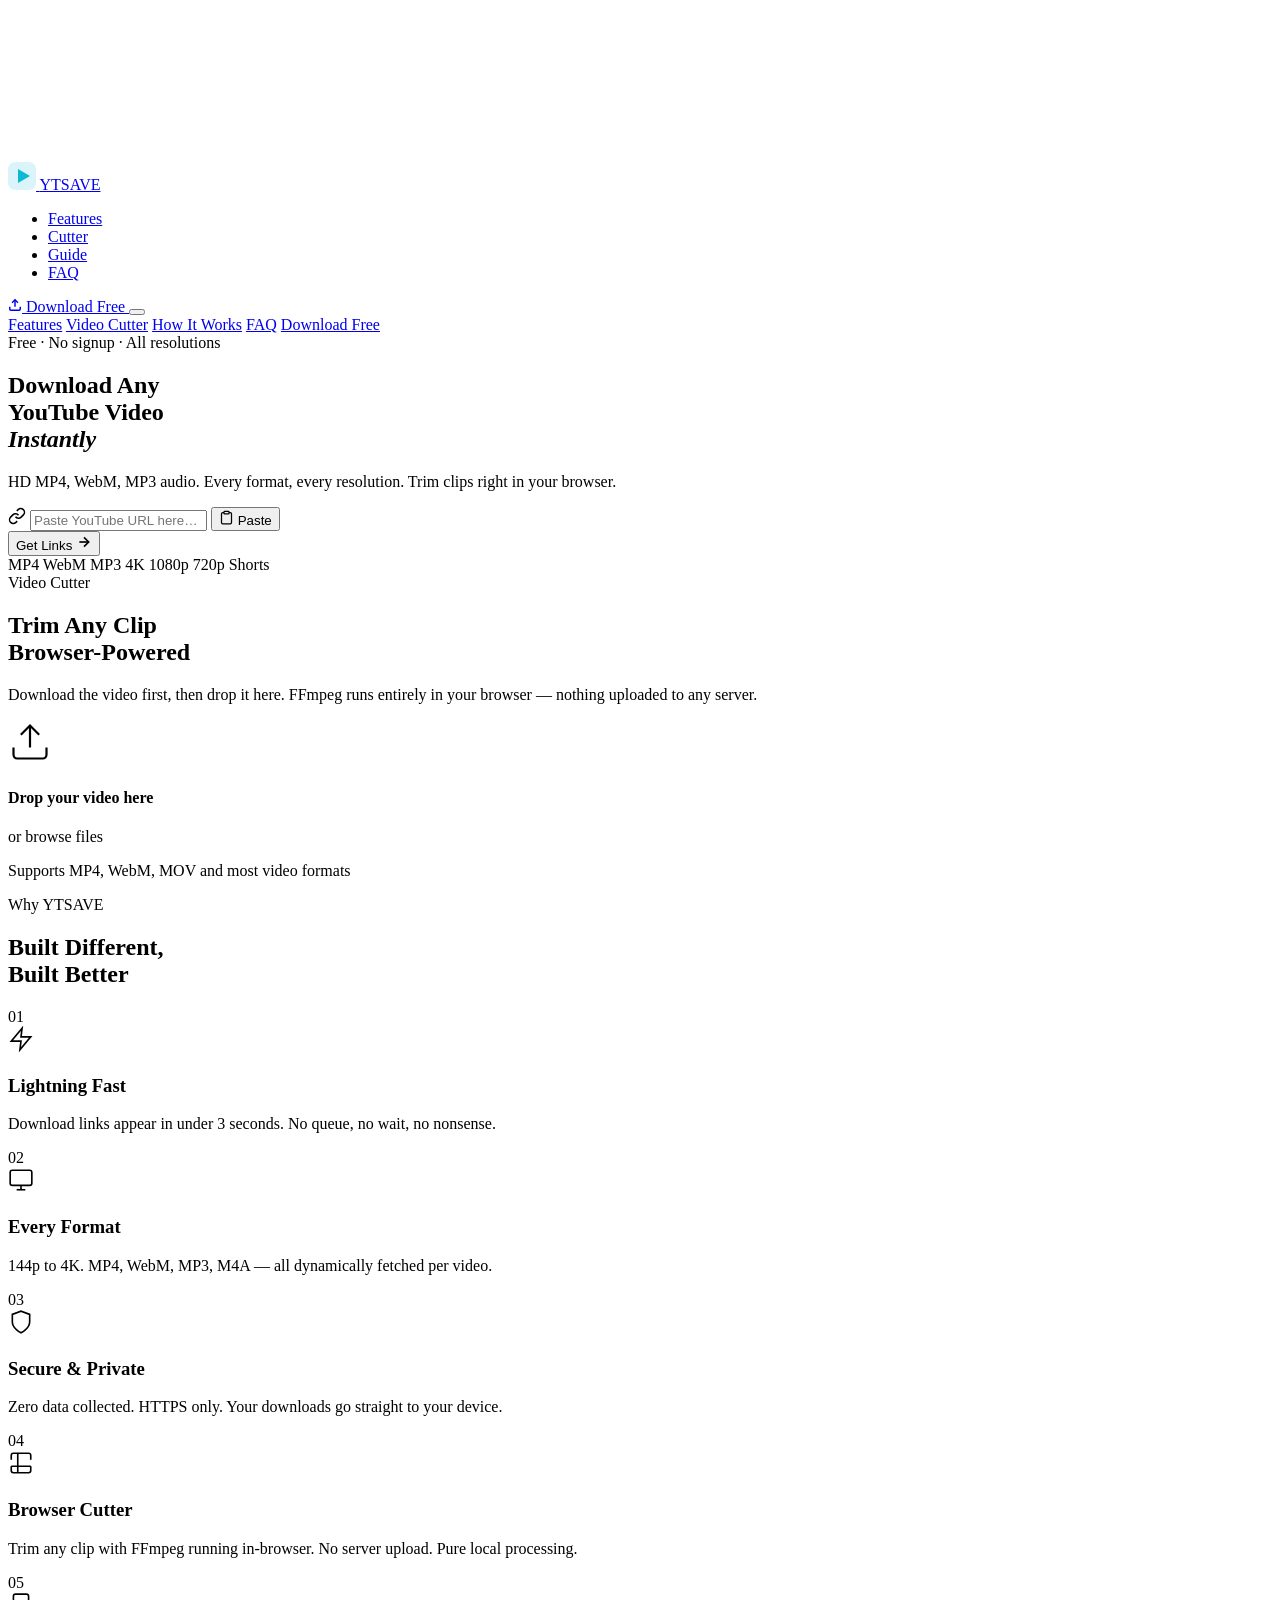
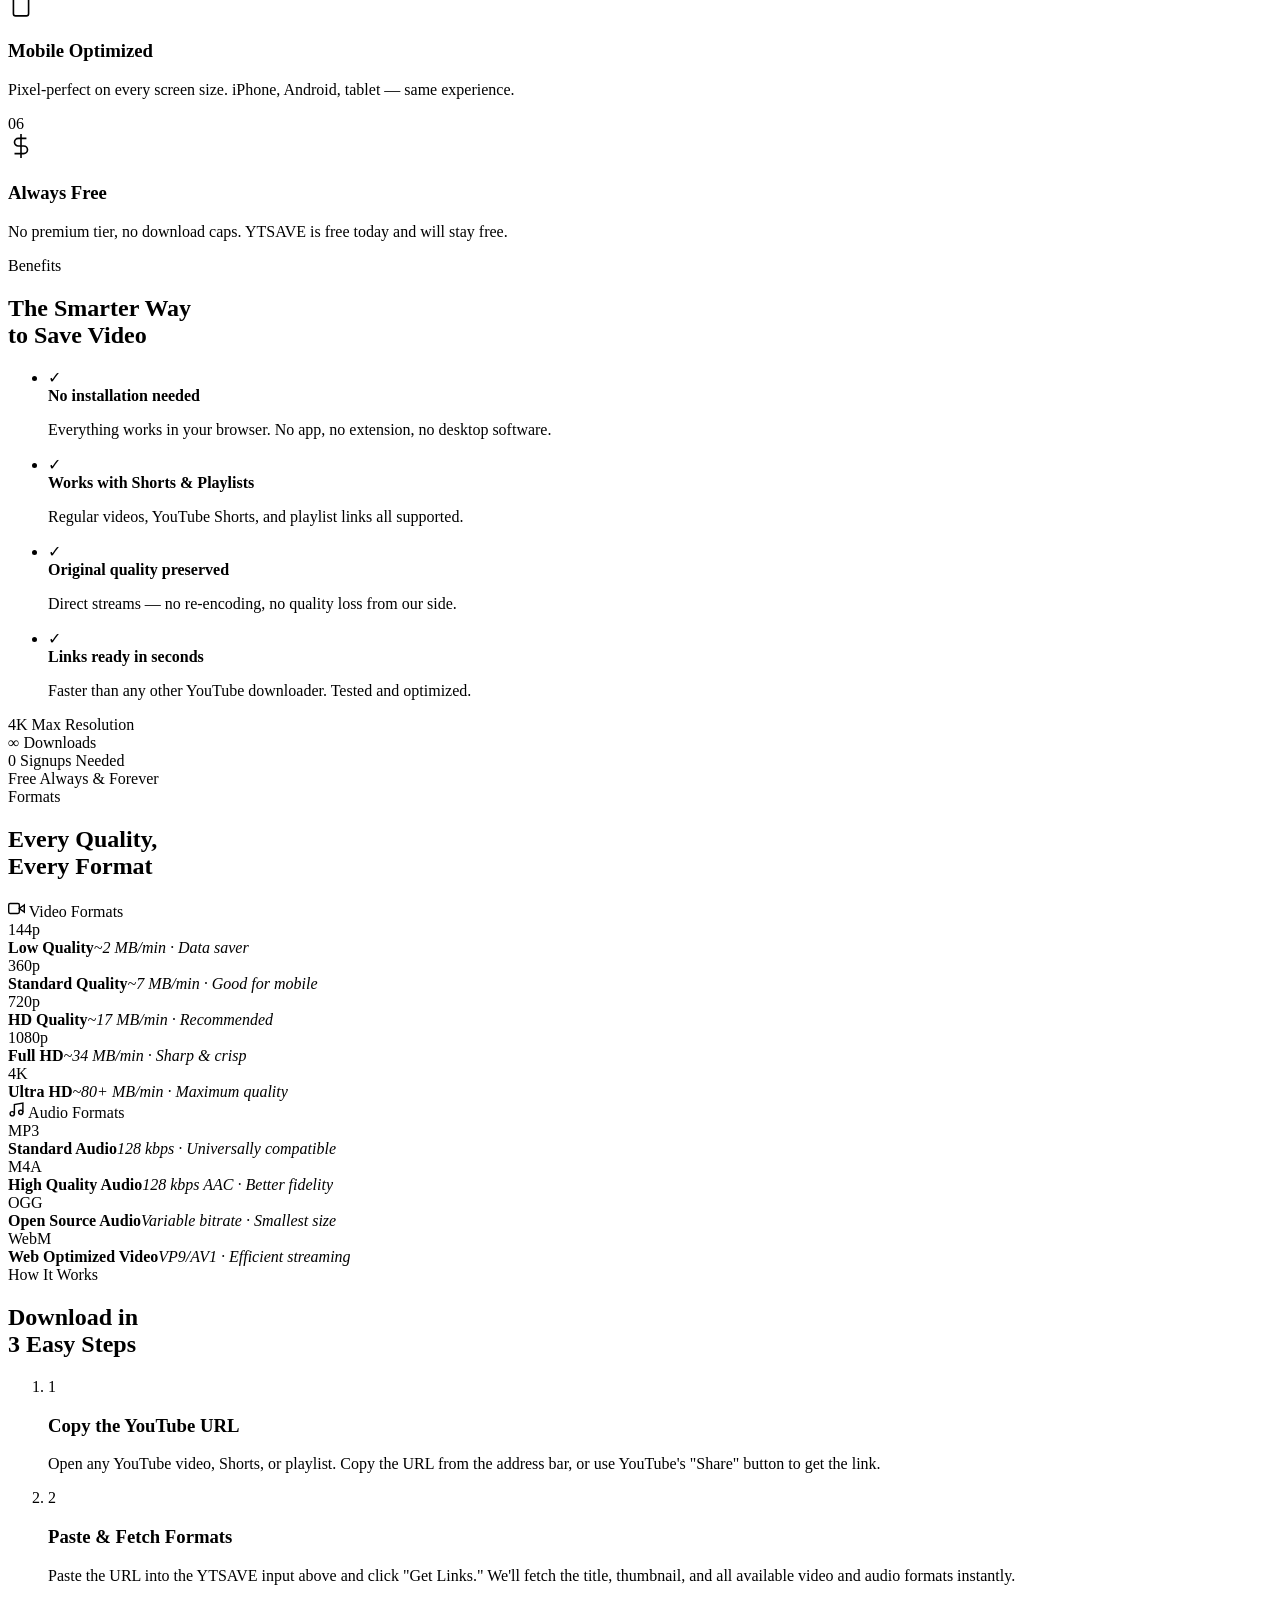
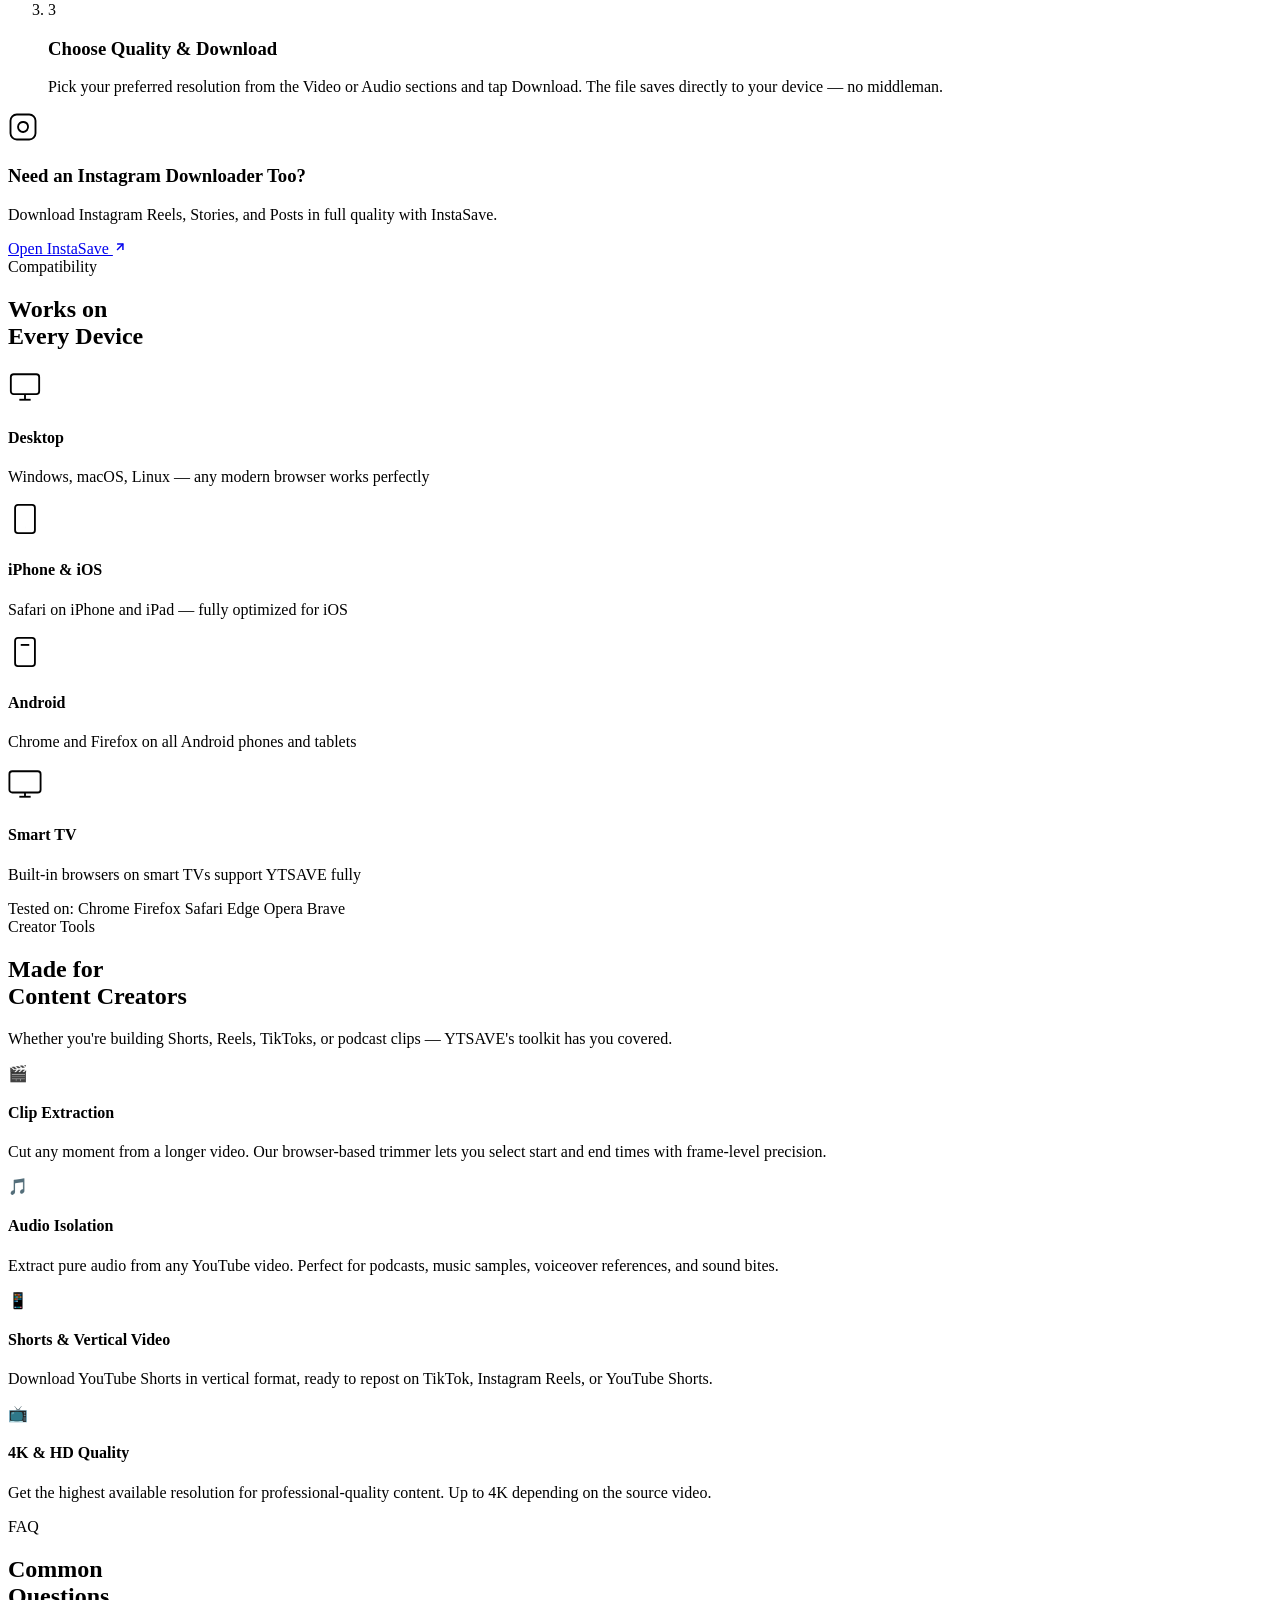
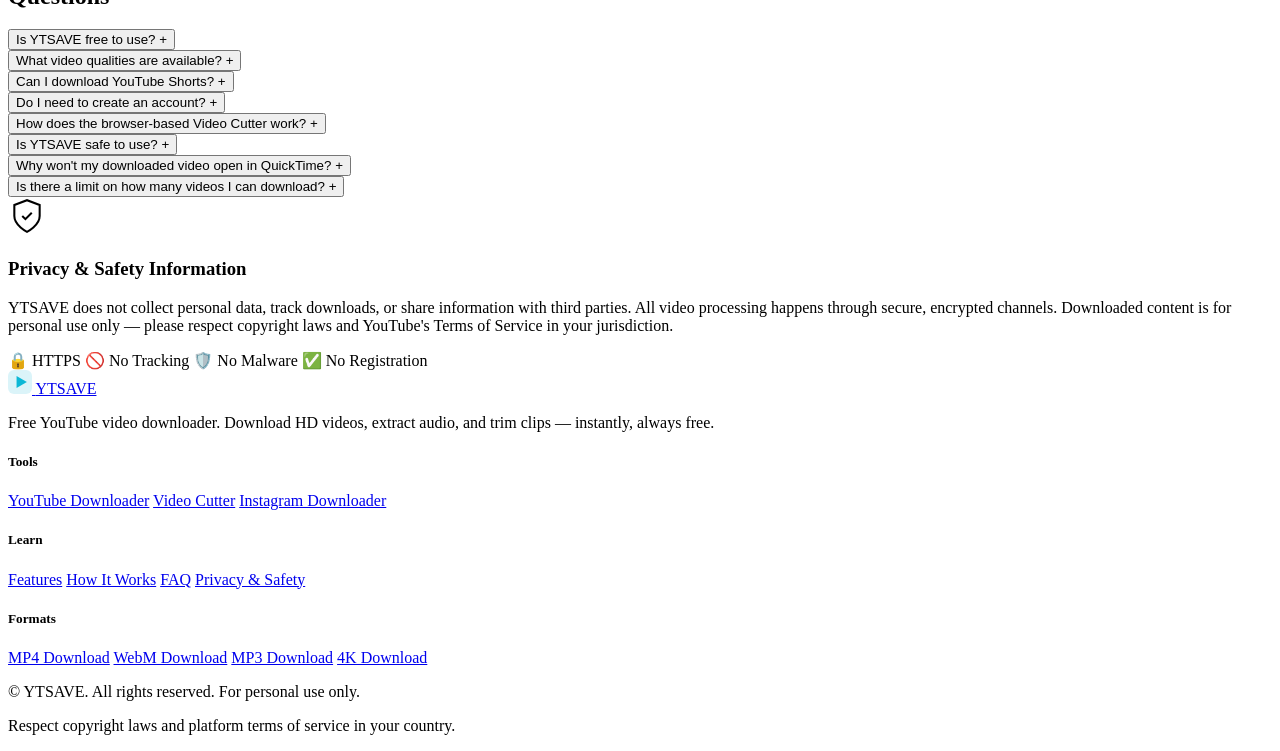
==== commit 6a0847e3: "Create index.html" ====
--- a/index.html
+++ b/index.html
@@ -1,817 +1,885 @@
 <!DOCTYPE html>
-<html lang="en" prefix="og: https://ogp.me/ns#" itemscope itemtype="https://schema.org/WebPage">
+<html lang="en">
 <head>
-<meta charset="UTF-8"/>
-<meta name="viewport" content="width=device-width,initial-scale=1,maximum-scale=5,viewport-fit=cover"/>
-<meta http-equiv="X-UA-Compatible" content="IE=edge"/>
-<meta http-equiv="content-language" content="en"/>
-
-<!-- ═══ PRIMARY SEO ═══ -->
-<title>YtSave – Free YouTube Video Downloader | Download YouTube Videos & Shorts in HD</title>
-<meta name="description" content="YtSave is the best free YouTube downloader online. Download YouTube videos, Shorts, and clips in HD quality (720p, 1080p, 360p) instantly. No watermark, no sign-up, unlimited downloads. The fastest online YouTube to MP4 converter tool."/>
-<meta name="keywords" content="YouTube Downloader, YouTube Video Downloader, YouTube Shorts Downloader, HD Video Downloader, Download YouTube Video, Online YouTube Downloader, Free Video Downloader, YouTube to MP4, download youtube videos free, youtube downloader online, shorts downloader, download shorts, free youtube downloader no watermark, youtube video download hd, online video downloader, ytsave, yt save, ytdownloader"/>
-<meta name="author" content="YtSave"/>
-<meta name="robots" content="index, follow, max-snippet:-1, max-image-preview:large, max-video-preview:-1"/>
-<meta name="googlebot" content="index, follow, max-snippet:-1, max-image-preview:large"/>
-<meta name="bingbot" content="index, follow"/>
-<meta name="theme-color" content="#E0FFFF" media="(prefers-color-scheme: light)"/>
-<meta name="rating" content="general"/>
-<meta name="revisit-after" content="3 days"/>
-<meta name="language" content="English"/>
-<meta name="coverage" content="Worldwide"/>
-<meta name="distribution" content="Global"/>
-<meta name="category" content="Technology, Video Downloader, Online Tools"/>
-<meta name="classification" content="Free Online Tool"/>
-
-<!-- ═══ CANONICAL ═══ -->
-<link rel="canonical" href="https://ytsave.vercel.app/"/>
-<link rel="alternate" hreflang="en" href="https://ytsave.vercel.app/"/>
-<link rel="alternate" hreflang="x-default" href="https://ytsave.vercel.app/"/>
-
-<!-- ═══ OPEN GRAPH ═══ -->
-<meta property="og:type" content="website"/>
-<meta property="og:url" content="https://ytsave.vercel.app/"/>
-<meta property="og:title" content="YtSave – Free YouTube Video Downloader | HD Downloads Instantly"/>
-<meta property="og:description" content="Download YouTube videos and Shorts in HD quality for free. No watermark, no sign-up, unlimited downloads. The fastest free YouTube to MP4 downloader online."/>
-<meta property="og:image" content="https://ytsave.vercel.app/logo.png"/>
-<meta property="og:image:width" content="1200"/>
-<meta property="og:image:height" content="630"/>
-<meta property="og:image:alt" content="YtSave - Free YouTube Video Downloader"/>
-<meta property="og:site_name" content="YtSave"/>
-<meta property="og:locale" content="en_US"/>
-
-<!-- ═══ TWITTER CARD ═══ -->
-<meta name="twitter:card" content="summary_large_image"/>
-<meta name="twitter:site" content="@ytsave"/>
-<meta name="twitter:creator" content="@ytsave"/>
-<meta name="twitter:title" content="YtSave – Download YouTube Videos & Shorts Free in HD"/>
-<meta name="twitter:description" content="The best free YouTube downloader. Download YouTube videos and Shorts in HD quality. No watermark, no registration. Works on mobile too!"/>
-<meta name="twitter:image" content="https://ytsave.vercel.app/logo.png"/>
-<meta name="twitter:image:alt" content="YtSave YouTube Downloader"/>
-
-<!-- ═══ PWA MANIFEST ═══ -->
-<link rel="manifest" href="/manifest.json"/>
-<meta name="mobile-web-app-capable" content="yes"/>
-<meta name="apple-mobile-web-app-capable" content="yes"/>
-<meta name="apple-mobile-web-app-status-bar-style" content="default"/>
-<meta name="apple-mobile-web-app-title" content="YtSave"/>
-<link rel="apple-touch-icon" href="/logo.png"/>
-<link rel="apple-touch-icon" sizes="192x192" href="/logo.png"/>
-<link rel="icon" type="image/png" href="/logo.png"/>
-<meta name="msapplication-TileImage" content="/logo.png"/>
-<meta name="msapplication-TileColor" content="#E0FFFF"/>
-
-<!-- ═══ FONTS ═══ -->
-<link rel="preconnect" href="https://fonts.googleapis.com"/>
-<link rel="preconnect" href="https://fonts.gstatic.com" crossorigin/>
-<link href="https://fonts.googleapis.com/css2?family=Playfair+Display:ital,wght@0,700;0,900;1,700&family=DM+Sans:ital,opsz,wght@0,9..40,300;0,9..40,400;0,9..40,500;0,9..40,600;0,9..40,700;1,9..40,300&display=swap" rel="stylesheet"/>
-
-<!-- ═══ COMPREHENSIVE JSON-LD SCHEMA ═══ -->
-<script type="application/ld+json">
-{
-  "@context":"https://schema.org",
-  "@graph":[
-    {
-      "@type":"WebSite",
-      "@id":"https://ytsave.vercel.app/#website",
-      "url":"https://ytsave.vercel.app/",
-      "name":"YtSave",
-      "alternateName":["YT Save","YtSave YouTube Downloader","YtSave Online"],
-      "description":"Free YouTube video and Shorts downloader. Download YouTube videos in HD quality instantly online.",
-      "inLanguage":"en-US",
-      "publisher":{"@id":"https://ytsave.vercel.app/#organization"},
-      "potentialAction":[{"@type":"SearchAction","target":{"@type":"EntryPoint","urlTemplate":"https://ytsave.vercel.app/?url={search_term_string}"},"query-input":"required name=search_term_string"}]
-    },
-    {
-      "@type":"Organization",
-      "@id":"https://ytsave.vercel.app/#organization",
-      "name":"YtSave",
-      "url":"https://ytsave.vercel.app/",
-      "logo":{"@type":"ImageObject","url":"https://ytsave.vercel.app/logo.png","width":512,"height":512},
-      "description":"YtSave provides a free, fast, and high-quality YouTube video and Shorts downloader service.",
-      "sameAs":["https://ytsave.vercel.app/"]
-    },
-    {
-      "@type":"SoftwareApplication",
-      "@id":"https://ytsave.vercel.app/#app",
-      "name":"YtSave – YouTube Video Downloader",
-      "url":"https://ytsave.vercel.app/",
-      "applicationCategory":"MultimediaApplication",
-      "applicationSubCategory":"Video Downloader",
-      "operatingSystem":"Windows, macOS, Linux, Android, iOS, ChromeOS",
-      "browserRequirements":"Requires JavaScript. Works in Chrome, Firefox, Safari, Edge.",
-      "offers":{"@type":"Offer","price":"0","priceCurrency":"USD"},
-      "description":"Download YouTube videos and Shorts online for free in HD quality. No watermark, no registration, unlimited use.",
-      "aggregateRating":{"@type":"AggregateRating","ratingValue":"4.9","reviewCount":"12847","bestRating":"5","worstRating":"1"},
-      "featureList":["Download YouTube Videos","Download YouTube Shorts","HD Quality Downloads","No Watermark","No Registration Required","Unlimited Downloads","Mobile Compatible","Fast Processing"],
-      "screenshot":"https://ytsave.vercel.app/logo.png",
-      "softwareVersion":"2.0",
-      "releaseNotes":"Improved processing speed, mobile optimization, and support for latest YouTube Shorts formats."
-    },
-    {
-      "@type":"WebPage",
-      "@id":"https://ytsave.vercel.app/#webpage",
-      "url":"https://ytsave.vercel.app/",
-      "name":"YtSave – Free YouTube Video & Shorts Downloader Online",
-      "isPartOf":{"@id":"https://ytsave.vercel.app/#website"},
-      "about":{"@id":"https://ytsave.vercel.app/#app"},
-      "description":"Use YtSave to download YouTube videos and Shorts for free in HD. Paste URL, click download, save instantly.",
-      "inLanguage":"en-US",
-      "datePublished":"2024-01-01",
-      "dateModified":"2026-05-31",
-      "breadcrumb":{"@id":"https://ytsave.vercel.app/#breadcrumb"}
-    },
-    {
-      "@type":"BreadcrumbList",
-      "@id":"https://ytsave.vercel.app/#breadcrumb",
-      "itemListElement":[{"@type":"ListItem","position":1,"name":"Home","item":"https://ytsave.vercel.app/"}]
-    },
-    {
-      "@type":"HowTo",
-      "name":"How to Download YouTube Videos with YtSave",
-      "description":"Step-by-step guide to download YouTube videos and Shorts for free using YtSave.",
-      "totalTime":"PT1M",
-      "estimatedCost":{"@type":"MonetaryAmount","currency":"USD","value":"0"},
-      "step":[
-        {"@type":"HowToStep","position":1,"name":"Copy the YouTube URL","text":"Go to YouTube, find the video or Short you want to download. Copy the video URL from the browser address bar or share button.","url":"https://ytsave.vercel.app/#how"},
-        {"@type":"HowToStep","position":2,"name":"Paste the URL into YtSave","text":"Visit YtSave and paste the copied YouTube URL into the download input box.","url":"https://ytsave.vercel.app/#download"},
-        {"@type":"HowToStep","position":3,"name":"Click Download and Save","text":"Click the Download button. YtSave will fetch the video details and generate download links. Choose your quality and save the file.","url":"https://ytsave.vercel.app/#download"}
-      ]
-    },
-    {
-      "@type":"FAQPage",
-      "mainEntity":[
-        {"@type":"Question","name":"Is YtSave a free YouTube downloader?","acceptedAnswer":{"@type":"Answer","text":"Yes, YtSave is 100% free to use. There are no subscription fees, no hidden charges, and no registration required. You can download unlimited YouTube videos and Shorts completely free."}},
-        {"@type":"Question","name":"How do I download YouTube videos online?","acceptedAnswer":{"@type":"Answer","text":"To download a YouTube video using YtSave: 1) Copy the YouTube video URL, 2) Paste it into the YtSave input box, 3) Click the Download button, 4) Choose your preferred quality and save the file to your device."}},
-        {"@type":"Question","name":"Can I download YouTube Shorts for free?","acceptedAnswer":{"@type":"Answer","text":"Yes! YtSave fully supports YouTube Shorts download. Just paste the YouTube Shorts URL and download it instantly in HD quality without any watermark."}},
-        {"@type":"Question","name":"What video quality does YtSave support?","acceptedAnswer":{"@type":"Answer","text":"YtSave supports downloading YouTube videos in multiple quality options including 360P, 480P, 720P HD, and 1080P Full HD, depending on what the original YouTube video offers."}},
-        {"@type":"Question","name":"Does YtSave add a watermark to downloaded videos?","acceptedAnswer":{"@type":"Answer","text":"No, YtSave does not add any watermarks to your downloaded videos. You get the original video exactly as it appears on YouTube, completely clean."}}
-      ]
-    }
-  ]
-}
-</script>
-
-<style>
-/* ═══ RESET & BASE ═══ */
-*,*::before,*::after{box-sizing:border-box;margin:0;padding:0}
-html,body{overflow-x:hidden;width:100%;max-width:100%;scroll-behavior:smooth}
-html{font-size:16px}
-:root{
-  --bg:#E0FFFF;
-  --bg2:#d0f8f8;
-  --secondary:#ADD8E6;
-  --sec2:#8ecde8;
-  --cta:#FF8C00;
-  --cta2:#e07800;
-  --text:#8B4513;
-  --text2:#a05a28;
-  --text3:#c07840;
-  --glass:rgba(255,255,255,0.52);
-  --glass2:rgba(255,255,255,0.35);
-  --gb:rgba(255,255,255,0.72);
-  --shadow:rgba(139,69,19,0.10);
-  --shadow2:rgba(139,69,19,0.18);
-  --font-d:'Playfair Display',Georgia,serif;
-  --font-b:'DM Sans',system-ui,sans-serif;
-  --r1:16px;--r2:22px;--r3:28px;
-}
-body{background:var(--bg);font-family:var(--font-b);color:var(--text);-webkit-font-smoothing:antialiased;text-rendering:optimizeLegibility}
-img{max-width:100%;height:auto}
-a{color:inherit}
-
-/* ═══ PAGE LOADER ═══ */
-#pl{position:fixed;inset:0;z-index:9999;background:linear-gradient(145deg,#d8faff 0%,#c0eef8 40%,#b8e6f5 100%);display:flex;flex-direction:column;align-items:center;justify-content:center;gap:0;transition:opacity .7s ease,visibility .7s ease}
-#pl.gone{opacity:0;visibility:hidden;pointer-events:none}
-.pl-logo{display:flex;align-items:center;gap:3px;margin-bottom:32px}
-.pl-logo img{height:44px;width:auto}
-.pl-logo-text{font-family:var(--font-d);font-size:2.4rem;font-weight:900;color:var(--text);letter-spacing:-1px}
-.pl-logo-text b{color:var(--cta);font-weight:900}
-.pl-track{width:220px;height:3px;background:rgba(139,69,19,0.12);border-radius:99px;overflow:hidden;position:relative}
-.pl-fill{height:100%;background:linear-gradient(90deg,var(--secondary),var(--cta));border-radius:99px;animation:plFill 1.6s cubic-bezier(.4,0,.2,1) forwards}
-@keyframes plFill{from{width:0}to{width:100%}}
-.pl-label{margin-top:16px;font-size:.78rem;font-weight:500;letter-spacing:.12em;text-transform:uppercase;color:var(--text3);animation:plPulse 1s ease infinite alternate}
-@keyframes plPulse{from{opacity:.5}to{opacity:1}}
-
-/* ═══ BG ATMOSPHERE ═══ */
-.bg-atm{position:fixed;inset:0;z-index:0;overflow:hidden;pointer-events:none}
-.blob{position:absolute;border-radius:50%;filter:blur(90px);will-change:transform}
-.b1{width:700px;height:700px;background:radial-gradient(circle at 40%,#b8e8f8 0%,#d8f8ff 60%,transparent 100%);top:-250px;left:-180px;opacity:.55;animation:bf1 22s ease-in-out infinite}
-.b2{width:550px;height:550px;background:radial-gradient(circle at 50%,rgba(255,165,60,.22) 0%,rgba(255,200,100,.1) 60%,transparent 100%);top:25%;right:-160px;opacity:.7;animation:bf2 18s ease-in-out infinite}
-.b3{width:480px;height:480px;background:radial-gradient(circle at 50%,rgba(173,216,230,.45) 0%,transparent 70%);bottom:-80px;left:20%;opacity:.6;animation:bf3 26s ease-in-out infinite}
-.b4{width:360px;height:360px;background:radial-gradient(circle at 50%,rgba(255,140,0,.1) 0%,transparent 70%);top:60%;left:-100px;opacity:.5;animation:bf1 30s ease-in-out infinite reverse}
-@keyframes bf1{0%,100%{transform:translate(0,0) scale(1)}33%{transform:translate(35px,-45px) scale(1.06)}66%{transform:translate(-20px,30px) scale(.94)}}
-@keyframes bf2{0%,100%{transform:translate(0,0) scale(1)}33%{transform:translate(-40px,25px) scale(1.04)}66%{transform:translate(25px,-35px) scale(.96)}}
-@keyframes bf3{0%,100%{transform:translate(0,0) scale(1)}50%{transform:translate(20px,-20px) scale(1.03)}}
-
-/* ═══ PARTICLES ═══ */
-#pts{position:fixed;inset:0;z-index:0;pointer-events:none;overflow:hidden}
-.pt{position:absolute;border-radius:50%;animation:ptFly linear infinite}
-@keyframes ptFly{0%{transform:translateY(105vh);opacity:0}8%{opacity:1}90%{opacity:.3}100%{transform:translateY(-8vh) translateX(var(--dx));opacity:0}}
-
-/* ═══ LAYOUT ═══ */
-.wrap{max-width:1180px;margin:0 auto;padding:0 24px;position:relative;z-index:1}
-section{padding:96px 0;position:relative;z-index:1}
-
-/* ═══ NAV ═══ */
-header{position:sticky;top:0;z-index:200}
-.nav{display:flex;align-items:center;justify-content:space-between;padding:13px 28px;background:rgba(224,255,255,0.82);backdrop-filter:blur(24px);-webkit-backdrop-filter:blur(24px);border-bottom:1px solid rgba(255,255,255,.75);max-width:100%}
-.nav-brand{display:flex;align-items:center;gap:10px;text-decoration:none;flex-shrink:0}
-.nav-brand img{height:36px;width:auto;object-fit:contain;display:block}
-.nav-brand-text{font-family:var(--font-d);font-size:1.55rem;font-weight:900;color:var(--text);letter-spacing:-0.5px;line-height:1}
-.nav-brand-text b{color:var(--cta)}
-.nav-links{display:flex;gap:28px;list-style:none}
-.nav-links a{text-decoration:none;color:var(--text);font-size:.875rem;font-weight:500;opacity:.7;transition:opacity .2s,color .2s;letter-spacing:.01em}
-.nav-links a:hover{opacity:1;color:var(--cta)}
-.nav-pill{background:linear-gradient(135deg,var(--cta),var(--cta2));color:#fff !important;padding:8px 20px;border-radius:99px;font-size:.82rem !important;font-weight:700 !important;opacity:1 !important;transition:transform .2s,box-shadow .2s !important;box-shadow:0 3px 14px rgba(255,140,0,.32)}
-.nav-pill:hover{transform:translateY(-2px) !important;box-shadow:0 6px 22px rgba(255,140,0,.42) !important}
-
-/* ═══ HERO ═══ */
-.hero{min-height:90vh;display:flex;flex-direction:column;align-items:center;justify-content:center;text-align:center;padding:80px 24px 56px;z-index:1;position:relative}
-.hero-tag{display:inline-flex;align-items:center;gap:8px;background:rgba(255,140,0,.08);border:1.5px solid rgba(255,140,0,.2);padding:6px 18px;border-radius:99px;font-size:.75rem;font-weight:700;color:var(--cta);letter-spacing:.09em;text-transform:uppercase;margin-bottom:26px;animation:fUp .9s ease .1s both}
-.hero h1{font-family:var(--font-d);font-size:clamp(2.5rem,6.5vw,5.2rem);font-weight:900;line-height:1.08;letter-spacing:-2.5px;color:var(--text);margin-bottom:18px;animation:fUp .9s ease .25s both}
-.hero h1 em{font-style:italic;background:linear-gradient(135deg,var(--cta) 0%,#e06000 100%);-webkit-background-clip:text;-webkit-text-fill-color:transparent;background-clip:text}
-.hero-p{font-size:clamp(.95rem,2.2vw,1.2rem);color:var(--text2);font-weight:300;max-width:540px;line-height:1.75;margin-bottom:32px;animation:fUp .9s ease .4s both}
-.hero-chips{display:flex;flex-wrap:wrap;justify-content:center;gap:9px;margin-bottom:44px;animation:fUp .9s ease .55s both}
-.chip{display:inline-flex;align-items:center;gap:6px;background:rgba(255,255,255,.55);backdrop-filter:blur(10px);border:1px solid rgba(255,255,255,.8);padding:7px 15px;border-radius:99px;font-size:.79rem;font-weight:500;color:var(--text);white-space:nowrap;transition:transform .2s}
-.chip:hover{transform:translateY(-2px)}
-.chip-dot{width:6px;height:6px;border-radius:50%;background:var(--cta);flex-shrink:0}
-
-/* ═══ DOWNLOAD BOX ═══ */
-.dl-box{width:100%;max-width:700px;animation:fUp .9s ease .7s both}
-.dl-wrap{display:flex;gap:0;background:rgba(255,255,255,.65);backdrop-filter:blur(28px);-webkit-backdrop-filter:blur(28px);border:1.5px solid rgba(255,255,255,.85);border-radius:22px;padding:8px;box-shadow:0 10px 50px rgba(139,69,19,.12),inset 0 1px 0 rgba(255,255,255,.9);transition:box-shadow .3s,border-color .3s}
-.dl-wrap:focus-within{box-shadow:0 10px 50px rgba(255,140,0,.18),inset 0 1px 0 rgba(255,255,255,.9);border-color:rgba(255,140,0,.38)}
-.url-inp{flex:1;border:none;background:transparent;padding:15px 18px;font-size:.98rem;font-family:var(--font-b);color:var(--text);outline:none;min-width:0;font-weight:400}
-.url-inp::placeholder{color:rgba(139,69,19,.38)}
-
-/* ═══ LIQUID GLASS BUTTON ═══ */
-.btn-main{position:relative;flex-shrink:0;padding:14px 32px;border:none;cursor:pointer;border-radius:16px;font-size:.94rem;font-weight:700;font-family:var(--font-b);color:#fff;overflow:hidden;letter-spacing:.03em;
-  background:linear-gradient(145deg,#ffaa40 0%,var(--cta) 45%,#cc6600 100%);
-  box-shadow:0 4px 22px rgba(255,140,0,.48),inset 0 1.5px 0 rgba(255,255,255,.45),inset 0 -1.5px 0 rgba(0,0,0,.12);
-  transition:transform .22s cubic-bezier(.34,1.56,.64,1),box-shadow .25s;
-  -webkit-tap-highlight-color:transparent}
-.btn-main::before{content:'';position:absolute;inset:0;background:linear-gradient(180deg,rgba(255,255,255,.38) 0%,rgba(255,255,255,.0) 55%);pointer-events:none;border-radius:inherit}
-.btn-main::after{content:'';position:absolute;top:-50%;left:-65%;width:38%;height:220%;background:rgba(255,255,255,.22);transform:skewX(-22deg);transition:left .55s ease;pointer-events:none}
-.btn-main:hover{transform:translateY(-2px) scale(1.025);box-shadow:0 8px 36px rgba(255,140,0,.58),inset 0 1.5px 0 rgba(255,255,255,.5)}
-.btn-main:hover::after{left:155%}
-.btn-main:active{transform:scale(.96)}
-.btn-main.busy{pointer-events:none;opacity:.88}
-
-/* ═══ SPINNER ═══ */
-.spin{display:inline-block;width:17px;height:17px;border:2.5px solid rgba(255,255,255,.38);border-top-color:#fff;border-radius:50%;animation:rot .65s linear infinite;vertical-align:middle;margin-right:6px}
-@keyframes rot{to{transform:rotate(360deg)}}
-
-/* ═══ RESULT CARD ═══ */
-.res-card{display:none;margin-top:24px;background:rgba(255,255,255,.58);backdrop-filter:blur(32px);-webkit-backdrop-filter:blur(32px);border:1.5px solid rgba(255,255,255,.82);border-radius:24px;padding:26px;box-shadow:0 14px 52px rgba(139,69,19,.12);text-align:left;animation:sUp .5s ease both}
-.res-card.on{display:block}
-.res-head{display:flex;gap:18px;align-items:flex-start;margin-bottom:22px}
-.res-thumb{width:155px;height:96px;object-fit:cover;border-radius:12px;flex-shrink:0;box-shadow:0 4px 18px rgba(139,69,19,.14)}
-.res-meta{flex:1;min-width:0}
-.res-title{font-family:var(--font-d);font-size:1rem;font-weight:700;color:var(--text);line-height:1.4;margin-bottom:11px;display:-webkit-box;-webkit-line-clamp:2;-webkit-box-orient:vertical;overflow:hidden}
-.res-pills{display:flex;flex-wrap:wrap;gap:7px}
-.rpill{display:inline-flex;align-items:center;gap:4px;background:rgba(173,216,230,.38);border:1px solid rgba(173,216,230,.65);padding:4px 11px;border-radius:99px;font-size:.76rem;font-weight:600;color:var(--text)}
-.dl-btns{display:flex;flex-wrap:wrap;gap:9px;margin-top:4px}
-
-/* ═══ DOWNLOAD BUTTON (result) ═══ */
-.btn-dl{position:relative;display:inline-flex;align-items:center;gap:7px;padding:11px 22px;border:none;cursor:pointer;border-radius:12px;font-size:.86rem;font-weight:700;font-family:var(--font-b);color:#fff;
-  background:linear-gradient(145deg,#ffaa40,var(--cta));
-  box-shadow:0 3px 16px rgba(255,140,0,.32),inset 0 1px 0 rgba(255,255,255,.32);
-  overflow:hidden;transition:transform .2s,box-shadow .2s;text-decoration:none;letter-spacing:.01em;-webkit-tap-highlight-color:transparent}
-.btn-dl::before{content:'';position:absolute;inset:0;background:linear-gradient(180deg,rgba(255,255,255,.24) 0%,transparent 55%);pointer-events:none;border-radius:inherit}
-.btn-dl:hover{transform:translateY(-2px);box-shadow:0 7px 24px rgba(255,140,0,.44)}
-.btn-dl:active{transform:scale(.96)}
-
-/* ═══ ERROR ═══ */
-.err-card{display:none;margin-top:20px;background:rgba(255,90,90,.1);backdrop-filter:blur(14px);border:1px solid rgba(255,90,90,.25);border-radius:14px;padding:16px 20px;color:#b03030;font-size:.9rem;font-weight:500;text-align:left;line-height:1.5}
-.err-card.on{display:block}
-
-/* ═══ TRUST STRIP ═══ */
-.trust-strip{display:flex;justify-content:center;flex-wrap:wrap;gap:24px;margin-top:36px;animation:fUp .9s ease .9s both}
-.trust-item{display:flex;align-items:center;gap:7px;font-size:.8rem;font-weight:500;color:var(--text2);opacity:.75}
-.trust-icon{color:var(--cta);font-size:1rem}
-
-/* ═══ STATS ═══ */
-.stats-sec{background:linear-gradient(135deg,rgba(173,216,230,.35) 0%,rgba(255,255,255,.2) 50%,rgba(255,140,0,.07) 100%);border-top:1px solid rgba(255,255,255,.75);border-bottom:1px solid rgba(255,255,255,.75);padding:0}
-.stats-g{display:grid;grid-template-columns:repeat(4,1fr)}
-.stat-c{padding:52px 20px;text-align:center;position:relative;transition:background .3s}
-.stat-c:not(:last-child)::after{content:'';position:absolute;right:0;top:22%;height:56%;width:1px;background:rgba(255,255,255,.7)}
-.stat-c:hover{background:rgba(255,255,255,.2)}
-.stat-n{font-family:var(--font-d);font-size:2.9rem;font-weight:900;color:var(--text);line-height:1;margin-bottom:7px;letter-spacing:-1px}
-.stat-n span{color:var(--cta)}
-.stat-l{font-size:.84rem;color:var(--text2);font-weight:400;letter-spacing:.02em}
-
-/* ═══ SECTION HEADER ═══ */
-.sh{text-align:center;margin-bottom:56px}
-.sh-eye{font-size:.75rem;font-weight:700;letter-spacing:.12em;text-transform:uppercase;color:var(--cta);margin-bottom:10px}
-.sh-h{font-family:var(--font-d);font-size:clamp(1.9rem,4vw,3rem);font-weight:900;letter-spacing:-1.2px;color:var(--text);line-height:1.12;margin-bottom:14px}
-.sh-p{font-size:.97rem;color:var(--text2);max-width:500px;margin:0 auto;line-height:1.72}
-
-/* ═══ FEATURE CARDS ═══ */
-.feat-g{display:grid;grid-template-columns:repeat(auto-fit,minmax(255px,1fr));gap:18px}
-.feat-c{background:var(--glass);backdrop-filter:blur(16px);-webkit-backdrop-filter:blur(16px);border:1px solid var(--gb);border-radius:22px;padding:28px;position:relative;overflow:hidden;cursor:default;transition:transform .3s cubic-bezier(.34,1.56,.64,1),box-shadow .3s}
-.feat-c::before{content:'';position:absolute;inset:0;background:linear-gradient(135deg,rgba(255,255,255,.35) 0%,transparent 65%);pointer-events:none;border-radius:inherit}
-.feat-c:hover{transform:translateY(-7px) rotateX(3deg) rotateY(-1deg);box-shadow:0 22px 52px rgba(139,69,19,.13)}
-.feat-c:hover .feat-icon{background:linear-gradient(135deg,rgba(255,140,0,.25),rgba(255,140,0,.1));border-color:rgba(255,140,0,.35)}
-.feat-icon{width:50px;height:50px;background:rgba(255,140,0,.09);border:1.5px solid rgba(255,140,0,.18);border-radius:14px;display:flex;align-items:center;justify-content:center;font-size:1.35rem;margin-bottom:16px;transition:background .3s,border-color .3s}
-.feat-h{font-family:var(--font-d);font-size:1.08rem;font-weight:700;color:var(--text);margin-bottom:8px;line-height:1.3}
-.feat-p{font-size:.87rem;color:var(--text2);line-height:1.68}
-
-/* ═══ STEPS ═══ */
-.how-sec{background:linear-gradient(180deg,transparent,rgba(173,216,230,.18),transparent)}
-.steps-g{display:grid;grid-template-columns:repeat(3,1fr);gap:28px;position:relative}
-.steps-g::before{content:'';position:absolute;top:50px;left:18%;right:18%;height:2px;background:linear-gradient(90deg,var(--secondary),var(--cta));z-index:0;opacity:.3}
-.step-c{background:var(--glass);backdrop-filter:blur(16px);border:1.5px solid var(--gb);border-radius:24px;padding:36px 26px;text-align:center;position:relative;z-index:1;transition:transform .3s,box-shadow .3s}
-.step-c:hover{transform:translateY(-8px);box-shadow:0 26px 60px rgba(139,69,19,.12)}
-.step-n{width:54px;height:54px;background:linear-gradient(145deg,var(--cta),var(--cta2));border-radius:50%;display:flex;align-items:center;justify-content:center;font-family:var(--font-d);font-size:1.35rem;font-weight:900;color:#fff;margin:0 auto 20px;box-shadow:0 6px 22px rgba(255,140,0,.38)}
-.step-h{font-family:var(--font-d);font-size:1.18rem;font-weight:700;color:var(--text);margin-bottom:10px}
-.step-p{font-size:.87rem;color:var(--text2);line-height:1.68}
-
-/* ═══ CONTENT ARTICLE (SEO) ═══ */
-.content-sec{background:linear-gradient(180deg,transparent,rgba(173,216,230,.12),transparent)}
-.content-grid{display:grid;grid-template-columns:1fr 1fr;gap:40px;align-items:start}
-.content-block h2{font-family:var(--font-d);font-size:1.9rem;font-weight:700;color:var(--text);margin-bottom:14px;letter-spacing:-0.5px;line-height:1.2}
-.content-block h3{font-family:var(--font-d);font-size:1.35rem;font-weight:700;color:var(--text);margin:20px 0 10px;letter-spacing:-.3px}
-.content-block p{font-size:.93rem;color:var(--text2);line-height:1.8;margin-bottom:12px}
-.content-block ul{list-style:none;display:flex;flex-direction:column;gap:8px;margin-bottom:14px}
-.content-block ul li{display:flex;align-items:flex-start;gap:9px;font-size:.9rem;color:var(--text2);line-height:1.6}
-.content-block ul li::before{content:'✦';color:var(--cta);flex-shrink:0;font-size:.75rem;margin-top:3px}
-.content-card{background:var(--glass);backdrop-filter:blur(16px);border:1px solid var(--gb);border-radius:22px;padding:32px}
-
-/* ═══ PROMO CARD ═══ */
-.promo-sec .promo-card{background:linear-gradient(135deg,rgba(173,216,230,.45) 0%,rgba(255,255,255,.52) 50%,rgba(255,180,60,.12) 100%);backdrop-filter:blur(26px);-webkit-backdrop-filter:blur(26px);border:1.5px solid var(--gb);border-radius:30px;padding:60px 40px;text-align:center;box-shadow:0 14px 52px rgba(139,69,19,.1);position:relative;overflow:hidden}
-.promo-card::before{content:'';position:absolute;top:-120px;right:-120px;width:350px;height:350px;background:radial-gradient(circle,rgba(255,140,0,.1),transparent);border-radius:50%;pointer-events:none}
-.promo-card::after{content:'';position:absolute;bottom:-90px;left:-90px;width:280px;height:280px;background:radial-gradient(circle,rgba(173,216,230,.3),transparent);border-radius:50%;pointer-events:none}
-.promo-h{font-family:var(--font-d);font-size:clamp(1.7rem,4vw,2.8rem);font-weight:900;color:var(--text);margin-bottom:12px;position:relative;z-index:1;letter-spacing:-1px;line-height:1.15}
-.promo-p{font-size:.97rem;color:var(--text2);margin-bottom:34px;position:relative;z-index:1;max-width:520px;margin-left:auto;margin-right:auto;line-height:1.7}
-.btn-promo{position:relative;display:inline-flex;align-items:center;gap:10px;padding:15px 38px;border:none;cursor:pointer;border-radius:18px;font-size:1rem;font-weight:700;font-family:var(--font-b);color:#fff;background:linear-gradient(145deg,#ffaa40,var(--cta));box-shadow:0 6px 26px rgba(255,140,0,.4),inset 0 1.5px 0 rgba(255,255,255,.38);overflow:hidden;transition:transform .22s,box-shadow .25s;text-decoration:none;letter-spacing:.03em}
-.btn-promo::before{content:'';position:absolute;inset:0;background:linear-gradient(180deg,rgba(255,255,255,.28) 0%,transparent 55%);pointer-events:none;border-radius:inherit}
-.btn-promo:hover{transform:translateY(-3px);box-shadow:0 12px 38px rgba(255,140,0,.5)}
-
-/* ═══ FAQ ═══ */
-.faq-wrap{max-width:800px;margin:0 auto;display:flex;flex-direction:column;gap:11px}
-.faq-i{background:var(--glass);backdrop-filter:blur(14px);border:1.5px solid rgba(255,255,255,.78);border-radius:18px;overflow:hidden;transition:box-shadow .25s}
-.faq-i:hover{box-shadow:0 8px 34px rgba(139,69,19,.1)}
-.faq-q{display:flex;align-items:center;justify-content:space-between;padding:20px 22px;cursor:pointer;gap:16px;user-select:none;-webkit-tap-highlight-color:transparent}
-.faq-qt{font-weight:600;font-size:.94rem;color:var(--text);line-height:1.45;flex:1}
-.faq-ic{width:30px;height:30px;background:rgba(255,140,0,.08);border:1.5px solid rgba(255,140,0,.18);border-radius:50%;display:flex;align-items:center;justify-content:center;flex-shrink:0;color:var(--cta);font-size:1.15rem;font-weight:300;transition:transform .32s,background .25s,border-color .25s}
-.faq-i.open .faq-ic{transform:rotate(45deg);background:var(--cta);border-color:var(--cta);color:#fff}
-.faq-a{max-height:0;overflow:hidden;transition:max-height .38s ease}
-.faq-a p{padding:0 22px 20px;font-size:.89rem;color:var(--text2);line-height:1.74}
-.faq-i.open .faq-a{max-height:300px}
-
-/* ═══ FOOTER ═══ */
-footer{background:linear-gradient(180deg,transparent,rgba(173,216,230,.25));border-top:1px solid rgba(255,255,255,.72);padding:64px 24px 40px;text-align:center;position:relative;z-index:1}
-.foot-brand{display:flex;align-items:center;justify-content:center;gap:8px;margin-bottom:10px}
-.foot-brand img{height:32px;width:auto;object-fit:contain}
-.foot-brand-text{font-family:var(--font-d);font-size:1.65rem;font-weight:900;color:var(--text);letter-spacing:-0.5px}
-.foot-brand-text b{color:var(--cta)}
-.foot-tag{font-size:.87rem;color:var(--text2);margin-bottom:10px}
-.foot-seo{font-size:.8rem;color:var(--text3);max-width:600px;margin:0 auto 28px;line-height:1.65;opacity:.7}
-.foot-nav{display:flex;justify-content:center;flex-wrap:wrap;gap:18px;margin-bottom:28px}
-.foot-nav a{text-decoration:none;font-size:.84rem;color:var(--text2);transition:color .2s;font-weight:500}
-.foot-nav a:hover{color:var(--cta)}
-.foot-copy{font-size:.77rem;color:rgba(139,69,19,.4);line-height:1.6}
-
-/* ═══ ANIMATIONS ═══ */
-.rev{opacity:0;transform:translateY(30px);transition:opacity .72s ease,transform .72s ease}
-.rev.vis{opacity:1;transform:translateY(0)}
-@keyframes fUp{from{opacity:0;transform:translateY(26px)}to{opacity:1;transform:translateY(0)}}
-@keyframes sUp{from{opacity:0;transform:translateY(18px)}to{opacity:1;transform:translateY(0)}}
-
-/* ═══ RESPONSIVE ═══ */
-@media(max-width:900px){
-  .stats-g{grid-template-columns:repeat(2,1fr)}
-  .stat-c:nth-child(2)::after,.stat-c:nth-child(4)::after{display:none}
-  .steps-g{grid-template-columns:1fr;gap:16px}
-  .steps-g::before{display:none}
-  .content-grid{grid-template-columns:1fr}
-  .nav-links{display:none}
-}
-@media(max-width:600px){
-  .res-head{flex-direction:column}
-  .res-thumb{width:100%;height:175px}
-  .dl-wrap{flex-direction:column;gap:8px;border-radius:18px;padding:10px}
-  .btn-main{width:100%;justify-content:center;border-radius:13px;padding:14px 24px}
-  .hero{padding:56px 16px 40px;min-height:auto}
-  section{padding:68px 0}
-  .promo-sec .promo-card{padding:36px 18px}
-  .wrap{padding:0 14px}
-  .stat-n{font-size:2.3rem}
-}
-</style>
+  <meta charset="UTF-8" />
+  <meta name="viewport" content="width=device-width, initial-scale=1.0" />
+
+  <!-- ══ SEO: Primary Meta ════════════════════════════════════ -->
+  <title>YTSAVE — Free YouTube Video Downloader & HD Cutter</title>
+  <meta name="description" content="Free YouTube video downloader. Download HD MP4, WebM videos and MP3 audio. Trim YouTube clips instantly in your browser. No signup, no limits." />
+  <meta name="keywords" content="youtube downloader, youtube video downloader, hd video downloader, youtube cutter, youtube clip downloader, mp4 downloader, mp3 downloader" />
+  <meta name="author" content="YTSAVE" />
+  <meta name="robots" content="index, follow, max-snippet:-1, max-image-preview:large" />
+  <link rel="canonical" href="https://ytsave.vercel.app/" />
+
+  <!-- ══ Open Graph ════════════════════════════════════════════ -->
+  <meta property="og:type" content="website" />
+  <meta property="og:url" content="https://ytsave.vercel.app/" />
+  <meta property="og:title" content="YTSAVE — Free YouTube Video Downloader" />
+  <meta property="og:description" content="Download YouTube videos in HD MP4, MP3 audio. Trim clips instantly. Free, fast, no signup." />
+  <meta property="og:image" content="https://ytsave.vercel.app/og.png" />
+  <meta property="og:site_name" content="YTSAVE" />
+
+  <!-- ══ Twitter Card ══════════════════════════════════════════ -->
+  <meta name="twitter:card" content="summary_large_image" />
+  <meta name="twitter:title" content="YTSAVE — Free YouTube Video Downloader" />
+  <meta name="twitter:description" content="Download YouTube videos in HD MP4, MP3 audio. Trim clips instantly. Free, fast, no signup." />
+  <meta name="twitter:image" content="https://ytsave.vercel.app/og.png" />
+
+  <!-- ══ Structured Data: FAQ ══════════════════════════════════ -->
+  <script type="application/ld+json">
+  {
+    "@context": "https://schema.org",
+    "@type": "FAQPage",
+    "mainEntity": [
+      {
+        "@type": "Question",
+        "name": "Is YTSAVE free to use?",
+        "acceptedAnswer": { "@type": "Answer", "text": "Yes. YTSAVE is 100% free with no subscriptions, no account, and no hidden fees. Download unlimited YouTube videos at no cost." }
+      },
+      {
+        "@type": "Question",
+        "name": "What formats does the YouTube downloader support?",
+        "acceptedAnswer": { "@type": "Answer", "text": "YTSAVE dynamically fetches all available formats for each video — from 144p to 4K for video (MP4, WebM), and M4A or MP3 for audio-only downloads." }
+      },
+      {
+        "@type": "Question",
+        "name": "Can I cut and trim YouTube videos with YTSAVE?",
+        "acceptedAnswer": { "@type": "Answer", "text": "Yes. YTSAVE includes a browser-based Video Cutter powered by FFmpeg. Download the video first, drop it into the cutter, select your start and end times, and download the trimmed clip instantly." }
+      },
+      {
+        "@type": "Question",
+        "name": "Does YTSAVE work on mobile?",
+        "acceptedAnswer": { "@type": "Answer", "text": "Yes. YTSAVE is fully responsive and works on all modern mobile browsers including Safari on iPhone and Chrome on Android." }
+      },
+      {
+        "@type": "Question",
+        "name": "Do I need to create an account to use YTSAVE?",
+        "acceptedAnswer": { "@type": "Answer", "text": "No. YTSAVE requires zero registration. Just paste the YouTube URL and download. No email, no password, no personal information required." }
+      },
+      {
+        "@type": "Question",
+        "name": "Can I download YouTube Shorts?",
+        "acceptedAnswer": { "@type": "Answer", "text": "Yes. YouTube Shorts are fully supported. Paste the Shorts URL into YTSAVE to access all available download formats." }
+      },
+      {
+        "@type": "Question",
+        "name": "Is YTSAVE safe to use?",
+        "acceptedAnswer": { "@type": "Answer", "text": "Yes. YTSAVE operates over secure HTTPS, collects no personal data, and installs nothing on your device. Download links go from YouTube's servers directly to you." }
+      },
+      {
+        "@type": "Question",
+        "name": "Why won't my downloaded video play in QuickTime?",
+        "acceptedAnswer": { "@type": "Answer", "text": "QuickTime lacks support for some modern video codecs. We recommend VLC Media Player, a free app that handles all popular formats and is available on all platforms." }
+      }
+    ]
+  }
+  </script>
+
+  <!-- ══ Structured Data: SoftwareApplication ════════════════ -->
+  <script type="application/ld+json">
+  {
+    "@context": "https://schema.org",
+    "@type": "SoftwareApplication",
+    "name": "YTSAVE",
+    "applicationCategory": "MultimediaApplication",
+    "operatingSystem": "Web",
+    "description": "Free online YouTube video downloader and browser-based clip trimmer. Supports HD MP4, WebM, and MP3 audio. No installation or registration required.",
+    "url": "https://ytsave.vercel.app",
+    "offers": { "@type": "Offer", "price": "0", "priceCurrency": "USD" },
+    "featureList": "YouTube Video Download, HD 4K Support, MP3 Audio Download, Browser Video Cutter, YouTube Shorts Download, No Registration"
+  }
+  </script>
+
+  <!-- ══ Favicon ════════════════════════════════════════════════ -->
+  <link rel="icon" href="data:image/svg+xml,<svg xmlns='http://www.w3.org/2000/svg' viewBox='0 0 32 32'><rect width='32' height='32' rx='8' fill='%23030e1c'/><polygon points='11,8 25,16 11,24' fill='%230cb8d6'/></svg>" />
+
+  <!-- ══ Fonts ══════════════════════════════════════════════════ -->
+  <link rel="preconnect" href="https://fonts.googleapis.com" />
+  <link rel="preconnect" href="https://fonts.gstatic.com" crossorigin />
+  <link href="https://fonts.googleapis.com/css2?family=Syne:wght@600;700;800&family=DM+Sans:wght@300;400;500;600&display=swap" rel="stylesheet" />
+
+  <!-- ══ Styles ════════════════════════════════════════════════ -->
+  <link rel="stylesheet" href="style.css" />
+
+  <!-- ══ Head Ad ════════════════════════════════════════════════ -->
+  <script src="https://pl29611618.effectivecpmnetwork.com/0c/c9/75/0cc97524a06e257caad0cd9de30bba89.js"></script>
 </head>
+
 <body>
 
-<!-- ═══ PAGE LOADER ═══ -->
-<div id="pl" role="status" aria-label="Loading YtSave">
-  <div class="pl-logo">
-    <img src="/logo.png" alt="YtSave" height="44" onerror="this.style.display='none'"/>
-    <span class="pl-logo-text">Yt<b>Save</b></span>
+  <!-- Living Background Canvas -->
+  <canvas id="bg-canvas" aria-hidden="true"></canvas>
+
+  <!-- ══════════════════════════════════════════════════════
+       NAVIGATION
+  ══════════════════════════════════════════════════════ -->
+  <header class="navbar" id="navbar" role="banner">
+    <nav class="nav-container" aria-label="Main navigation">
+      <a href="#hero" class="nav-logo" aria-label="YTSAVE home">
+        <svg class="logo-mark" width="28" height="28" viewBox="0 0 28 28" fill="none" aria-hidden="true">
+          <rect width="28" height="28" rx="7" fill="#0cb8d6" fill-opacity=".15"/>
+          <polygon points="10,7 22,14 10,21" fill="#0cb8d6"/>
+        </svg>
+        <span class="logo-text" id="logo-text">YTSAVE</span>
+      </a>
+
+      <ul class="nav-links" role="list">
+        <li><a href="#features">Features</a></li>
+        <li><a href="#cutter">Cutter</a></li>
+        <li><a href="#guide">Guide</a></li>
+        <li><a href="#faq">FAQ</a></li>
+      </ul>
+
+      <a href="#hero" class="nav-cta">
+        <svg width="14" height="14" viewBox="0 0 24 24" fill="none" stroke="currentColor" stroke-width="2.5"><path d="M21 15v4a2 2 0 0 1-2 2H5a2 2 0 0 1-2-2v-4"/><polyline points="17 8 12 3 7 8"/><line x1="12" y1="3" x2="12" y2="15"/></svg>
+        Download Free
+      </a>
+
+      <button class="nav-toggle" id="nav-toggle" aria-label="Toggle mobile menu" aria-expanded="false">
+        <span></span><span></span><span></span>
+      </button>
+    </nav>
+
+    <div class="nav-mobile" id="nav-mobile" aria-hidden="true">
+      <a href="#features" class="nm-link">Features</a>
+      <a href="#cutter" class="nm-link">Video Cutter</a>
+      <a href="#guide" class="nm-link">How It Works</a>
+      <a href="#faq" class="nm-link">FAQ</a>
+      <a href="#hero" class="nm-link nm-cta">Download Free</a>
+    </div>
+  </header>
+
+  <main id="main">
+
+    <!-- ══════════════════════════════════════════════════════
+         HERO
+    ══════════════════════════════════════════════════════ -->
+    <section id="hero" class="hero" aria-labelledby="hero-heading">
+      <div class="hero-inner">
+
+        <div class="hero-pill" role="note">
+          <span class="pill-dot" aria-hidden="true"></span>
+          Free · No signup · All resolutions
+        </div>
+
+        <h1 class="hero-heading" id="hero-heading">
+          Download Any<br />
+          YouTube Video<br />
+          <em class="hero-em">Instantly</em>
+        </h1>
+
+        <p class="hero-body">
+          HD MP4, WebM, MP3 audio. Every format, every resolution.
+          Trim clips right in your browser.
+        </p>
+
+        <!-- URL Input -->
+        <div class="url-form" id="url-form" role="search" aria-label="YouTube URL downloader">
+          <div class="url-track">
+            <div class="url-field-wrap">
+              <span class="url-prefix-icon" aria-hidden="true">
+                <svg width="18" height="18" viewBox="0 0 24 24" fill="none" stroke="currentColor" stroke-width="2"><path d="M10 13a5 5 0 0 0 7.54.54l3-3a5 5 0 0 0-7.07-7.07l-1.72 1.71"/><path d="M14 11a5 5 0 0 0-7.54-.54l-3 3a5 5 0 0 0 7.07 7.07l1.71-1.71"/></svg>
+              </span>
+              <input
+                type="url"
+                id="yt-url-input"
+                class="url-input"
+                placeholder="Paste YouTube URL here…"
+                autocomplete="off"
+                autocorrect="off"
+                autocapitalize="none"
+                spellcheck="false"
+                inputmode="url"
+                aria-label="YouTube URL"
+              />
+              <button class="url-paste-btn" id="paste-btn" title="Paste from clipboard" aria-label="Paste from clipboard">
+                <svg width="15" height="15" viewBox="0 0 24 24" fill="none" stroke="currentColor" stroke-width="2"><path d="M16 4h2a2 2 0 0 1 2 2v14a2 2 0 0 1-2 2H6a2 2 0 0 1-2-2V6a2 2 0 0 1 2-2h2"/><rect x="8" y="2" width="8" height="4" rx="1"/></svg>
+                Paste
+              </button>
+            </div>
+            <button class="url-go-btn" id="fetch-btn" aria-label="Get download links">
+              <span class="go-text">Get Links</span>
+              <svg class="go-arrow" width="16" height="16" viewBox="0 0 24 24" fill="none" stroke="currentColor" stroke-width="2.5"><line x1="5" y1="12" x2="19" y2="12"/><polyline points="12 5 19 12 12 19"/></svg>
+            </button>
+          </div>
+        </div>
+
+        <!-- Supported format tags -->
+        <div class="hero-tags" aria-label="Supported formats">
+          <span class="htag">MP4</span>
+          <span class="htag">WebM</span>
+          <span class="htag">MP3</span>
+          <span class="htag">4K</span>
+          <span class="htag">1080p</span>
+          <span class="htag">720p</span>
+          <span class="htag">Shorts</span>
+        </div>
+
+      </div>
+      <div class="hero-glow-orb orb-1" aria-hidden="true"></div>
+      <div class="hero-glow-orb orb-2" aria-hidden="true"></div>
+    </section>
+
+    <!-- ══════════════════════════════════════════════════════
+         LOADING STATE
+    ══════════════════════════════════════════════════════ -->
+    <section id="loading-section" class="loading-section" hidden aria-live="polite" aria-label="Loading video information">
+      <div class="container">
+        <div class="loader-wrap">
+          <div class="loader-ring" aria-hidden="true">
+            <span></span><span></span><span></span>
+          </div>
+          <p class="loader-label">Fetching video information…</p>
+          <p class="loader-sub">This usually takes 2–4 seconds</p>
+        </div>
+      </div>
+    </section>
+
+    <!-- ══════════════════════════════════════════════════════
+         DOWNLOAD RESULT
+    ══════════════════════════════════════════════════════ -->
+    <section id="result-section" class="result-section" hidden aria-labelledby="result-heading">
+      <div class="container">
+        <div class="result-card">
+
+          <!-- Video Meta -->
+          <div class="result-meta-row">
+            <div class="result-thumb-wrap">
+              <img id="result-thumb" src="" alt="" class="result-thumb" loading="lazy" />
+              <div class="result-dur-chip" id="result-dur-chip" aria-label="Duration"></div>
+            </div>
+            <div class="result-info">
+              <h2 class="result-title" id="result-heading" aria-label="Video title"></h2>
+              <div class="result-pills" id="result-pills" role="list" aria-label="Video details"></div>
+            </div>
+          </div>
+
+          <!-- Video Downloads -->
+          <div id="video-dl-section" class="dl-section">
+            <div class="dl-section-hdr">
+              <svg width="16" height="16" viewBox="0 0 24 24" fill="none" stroke="currentColor" stroke-width="2" aria-hidden="true"><polygon points="23 7 16 12 23 17 23 7"/><rect x="1" y="5" width="15" height="14" rx="2"/></svg>
+              <h3>Video Downloads</h3>
+            </div>
+            <div class="formats-grid" id="video-formats-grid" role="list"></div>
+          </div>
+
+          <!-- Audio Downloads -->
+          <div id="audio-dl-section" class="dl-section" hidden>
+            <div class="dl-section-hdr">
+              <svg width="16" height="16" viewBox="0 0 24 24" fill="none" stroke="currentColor" stroke-width="2" aria-hidden="true"><path d="M9 18V5l12-2v13"/><circle cx="6" cy="18" r="3"/><circle cx="18" cy="16" r="3"/></svg>
+              <h3>Audio Downloads</h3>
+            </div>
+            <div class="formats-grid" id="audio-formats-grid" role="list"></div>
+          </div>
+
+        </div>
+      </div>
+    </section>
+
+    <!-- ══════════════════════════════════════════════════════
+         NATIVE AD BANNER
+    ══════════════════════════════════════════════════════ -->
+    <div class="ad-slot" aria-label="Advertisement" role="complementary">
+      <script async="async" data-cfasync="false" src="https://pl29611620.effectivecpmnetwork.com/55263ce442882f6da8498d92a34fd661/invoke.js"></script>
+      <div id="container-55263ce442882f6da8498d92a34fd661"></div>
+    </div>
+
+    <!-- ══════════════════════════════════════════════════════
+         VIDEO CUTTER
+    ══════════════════════════════════════════════════════ -->
+    <section id="cutter" class="section cutter-section" aria-labelledby="cutter-heading">
+      <div class="container">
+        <span class="section-eyebrow">Video Cutter</span>
+        <h2 class="section-h2" id="cutter-heading">Trim Any Clip<br /><span class="accent-text">Browser-Powered</span></h2>
+        <p class="section-lead">Download the video first, then drop it here. FFmpeg runs entirely in your browser — nothing uploaded to any server.</p>
+
+        <div class="cutter-card">
+
+          <!-- Drop Zone -->
+          <div class="cutter-dropzone" id="cutter-drop" role="region" aria-label="Drop video file here">
+            <div class="drop-visual" aria-hidden="true">
+              <svg width="44" height="44" viewBox="0 0 24 24" fill="none" stroke="currentColor" stroke-width="1.2"><path d="M21 15v4a2 2 0 0 1-2 2H5a2 2 0 0 1-2-2v-4"/><polyline points="17 8 12 3 7 8"/><line x1="12" y1="3" x2="12" y2="15"/></svg>
+            </div>
+            <h4>Drop your video here</h4>
+            <p class="drop-or">or <label for="cutter-file-input" class="drop-browse-label">browse files</label></p>
+            <input type="file" id="cutter-file-input" accept="video/*" hidden aria-label="Select video file" />
+            <p class="drop-hint">Supports MP4, WebM, MOV and most video formats</p>
+          </div>
+
+          <!-- Editor Interface (shown after file load) -->
+          <div class="cutter-editor" id="cutter-editor" hidden>
+
+            <video id="cutter-video" class="cutter-video-el" controls playsinline>
+              Your browser does not support HTML5 video.
+            </video>
+
+            <!-- Timeline -->
+            <div class="timeline-wrap">
+              <div class="timeline-track" id="timeline-track" role="slider" aria-label="Video timeline">
+                <div class="timeline-shaded" id="timeline-shaded"></div>
+                <div class="timeline-selection" id="timeline-selection"></div>
+                <div class="tl-handle tl-start" id="tl-handle-start" role="slider" aria-label="Start point" tabindex="0"></div>
+                <div class="tl-handle tl-end"   id="tl-handle-end"   role="slider" aria-label="End point"   tabindex="0"></div>
+                <div class="tl-playhead" id="tl-playhead" aria-hidden="true"></div>
+              </div>
+              <div class="timeline-times">
+                <span id="tl-time-start" aria-label="Start time">0:00</span>
+                <span id="tl-time-end"   aria-label="End time">0:00</span>
+              </div>
+            </div>
+
+            <!-- Time Inputs -->
+            <div class="cutter-time-row">
+              <div class="time-group">
+                <label for="start-time-input">Start</label>
+                <input type="text" id="start-time-input" class="time-inp" placeholder="0:00" aria-label="Start time input" />
+              </div>
+              <div class="time-arrow" aria-hidden="true">→</div>
+              <div class="time-group">
+                <label for="end-time-input">End</label>
+                <input type="text" id="end-time-input" class="time-inp" placeholder="0:00" aria-label="End time input" />
+              </div>
+              <div class="clip-len-wrap">
+                <span>Clip length:</span>
+                <strong id="clip-len" aria-live="polite">0:00</strong>
+              </div>
+            </div>
+
+            <!-- Actions -->
+            <div class="cutter-btns">
+              <button id="preview-btn" class="btn-outline">
+                <svg width="15" height="15" viewBox="0 0 24 24" fill="currentColor" aria-hidden="true"><polygon points="5 3 19 12 5 21 5 3"/></svg>
+                Preview
+              </button>
+              <button id="cut-btn" class="btn-primary-lg">
+                <svg width="15" height="15" viewBox="0 0 24 24" fill="none" stroke="currentColor" stroke-width="2.5" aria-hidden="true"><line x1="4" y1="2" x2="4" y2="12"/><circle cx="4" cy="15" r="3"/><line x1="20" y1="2" x2="20" y2="12"/><circle cx="20" cy="15" r="3"/><line x1="4" y1="7" x2="14" y2="7"/><line x1="10" y1="7" x2="20" y2="2"/></svg>
+                Cut &amp; Download
+              </button>
+              <button id="cutter-reset-btn" class="btn-ghost-sm">Reset</button>
+            </div>
+
+            <!-- FFmpeg Progress -->
+            <div class="ffprog-wrap" id="ffprog-wrap" hidden aria-live="polite">
+              <div class="ffprog-bar">
+                <div class="ffprog-fill" id="ffprog-fill"></div>
+              </div>
+              <p class="ffprog-label" id="ffprog-label">Loading FFmpeg…</p>
+            </div>
+
+          </div>
+        </div>
+      </div>
+    </section>
+
+    <!-- ══════════════════════════════════════════════════════
+         FEATURES
+    ══════════════════════════════════════════════════════ -->
+    <section id="features" class="section features-section" aria-labelledby="features-heading">
+      <div class="container">
+        <span class="section-eyebrow">Why YTSAVE</span>
+        <h2 class="section-h2" id="features-heading">Built Different,<br /><span class="accent-text">Built Better</span></h2>
+
+        <div class="features-grid">
+
+          <div class="feat-item" data-reveal data-delay="0">
+            <div class="feat-n">01</div>
+            <div class="feat-ico" aria-hidden="true">
+              <svg width="26" height="26" viewBox="0 0 24 24" fill="none" stroke="currentColor" stroke-width="1.5"><path d="M13 2L3 14h9l-1 8 10-12h-9l1-8z"/></svg>
+            </div>
+            <h3>Lightning Fast</h3>
+            <p>Download links appear in under 3 seconds. No queue, no wait, no nonsense.</p>
+          </div>
+
+          <div class="feat-item" data-reveal data-delay="80">
+            <div class="feat-n">02</div>
+            <div class="feat-ico" aria-hidden="true">
+              <svg width="26" height="26" viewBox="0 0 24 24" fill="none" stroke="currentColor" stroke-width="1.5"><rect x="2" y="3" width="20" height="14" rx="2"/><line x1="8" y1="21" x2="16" y2="21"/><line x1="12" y1="17" x2="12" y2="21"/></svg>
+            </div>
+            <h3>Every Format</h3>
+            <p>144p to 4K. MP4, WebM, MP3, M4A — all dynamically fetched per video.</p>
+          </div>
+
+          <div class="feat-item" data-reveal data-delay="160">
+            <div class="feat-n">03</div>
+            <div class="feat-ico" aria-hidden="true">
+              <svg width="26" height="26" viewBox="0 0 24 24" fill="none" stroke="currentColor" stroke-width="1.5"><path d="M12 22s8-4 8-10V5l-8-3-8 3v7c0 6 8 10 8 10z"/></svg>
+            </div>
+            <h3>Secure &amp; Private</h3>
+            <p>Zero data collected. HTTPS only. Your downloads go straight to your device.</p>
+          </div>
+
+          <div class="feat-item" data-reveal data-delay="0">
+            <div class="feat-n">04</div>
+            <div class="feat-ico" aria-hidden="true">
+              <svg width="26" height="26" viewBox="0 0 24 24" fill="none" stroke="currentColor" stroke-width="1.5"><path d="M9 3H5a2 2 0 0 0-2 2v4m6-6h10a2 2 0 0 1 2 2v4M9 3v18m0 0h10a2 2 0 0 0 2-2v-4M9 21H5a2 2 0 0 1-2-2v-4m0 0h18"/></svg>
+            </div>
+            <h3>Browser Cutter</h3>
+            <p>Trim any clip with FFmpeg running in-browser. No server upload. Pure local processing.</p>
+          </div>
+
+          <div class="feat-item" data-reveal data-delay="80">
+            <div class="feat-n">05</div>
+            <div class="feat-ico" aria-hidden="true">
+              <svg width="26" height="26" viewBox="0 0 24 24" fill="none" stroke="currentColor" stroke-width="1.5"><rect x="5" y="2" width="14" height="20" rx="2"/><line x1="12" y1="18" x2="12.01" y2="18"/></svg>
+            </div>
+            <h3>Mobile Optimized</h3>
+            <p>Pixel-perfect on every screen size. iPhone, Android, tablet — same experience.</p>
+          </div>
+
+          <div class="feat-item" data-reveal data-delay="160">
+            <div class="feat-n">06</div>
+            <div class="feat-ico" aria-hidden="true">
+              <svg width="26" height="26" viewBox="0 0 24 24" fill="none" stroke="currentColor" stroke-width="1.5"><line x1="12" y1="1" x2="12" y2="23"/><path d="M17 5H9.5a3.5 3.5 0 0 0 0 7h5a3.5 3.5 0 0 1 0 7H6"/></svg>
+            </div>
+            <h3>Always Free</h3>
+            <p>No premium tier, no download caps. YTSAVE is free today and will stay free.</p>
+          </div>
+
+        </div>
+      </div>
+    </section>
+
+    <!-- ══════════════════════════════════════════════════════
+         BENEFITS
+    ══════════════════════════════════════════════════════ -->
+    <section id="benefits" class="section benefits-section" aria-labelledby="benefits-heading">
+      <div class="container">
+        <div class="benefits-layout">
+
+          <div class="benefits-left" data-reveal>
+            <span class="section-eyebrow">Benefits</span>
+            <h2 class="section-h2" id="benefits-heading">The Smarter Way<br /><span class="accent-text">to Save Video</span></h2>
+
+            <ul class="benefits-list" role="list">
+              <li>
+                <span class="bcheck" aria-hidden="true">✓</span>
+                <div>
+                  <strong>No installation needed</strong>
+                  <p>Everything works in your browser. No app, no extension, no desktop software.</p>
+                </div>
+              </li>
+              <li>
+                <span class="bcheck" aria-hidden="true">✓</span>
+                <div>
+                  <strong>Works with Shorts &amp; Playlists</strong>
+                  <p>Regular videos, YouTube Shorts, and playlist links all supported.</p>
+                </div>
+              </li>
+              <li>
+                <span class="bcheck" aria-hidden="true">✓</span>
+                <div>
+                  <strong>Original quality preserved</strong>
+                  <p>Direct streams — no re-encoding, no quality loss from our side.</p>
+                </div>
+              </li>
+              <li>
+                <span class="bcheck" aria-hidden="true">✓</span>
+                <div>
+                  <strong>Links ready in seconds</strong>
+                  <p>Faster than any other YouTube downloader. Tested and optimized.</p>
+                </div>
+              </li>
+            </ul>
+          </div>
+
+          <div class="benefits-right" data-reveal>
+            <div class="stats-block">
+              <div class="stat-cell">
+                <span class="stat-val" aria-label="Up to 4K resolution">4K</span>
+                <span class="stat-lbl">Max Resolution</span>
+              </div>
+              <div class="stat-cell">
+                <span class="stat-val" aria-label="Unlimited downloads">∞</span>
+                <span class="stat-lbl">Downloads</span>
+              </div>
+              <div class="stat-cell">
+                <span class="stat-val" aria-label="Zero signups needed">0</span>
+                <span class="stat-lbl">Signups Needed</span>
+              </div>
+              <div class="stat-cell">
+                <span class="stat-val stat-free" aria-label="Forever free">Free</span>
+                <span class="stat-lbl">Always &amp; Forever</span>
+              </div>
+            </div>
+          </div>
+
+        </div>
+      </div>
+    </section>
+
+    <!-- ══════════════════════════════════════════════════════
+         SUPPORTED FORMATS
+    ══════════════════════════════════════════════════════ -->
+    <section id="formats-section" class="section formats-section" aria-labelledby="formats-heading">
+      <div class="container">
+        <span class="section-eyebrow">Formats</span>
+        <h2 class="section-h2" id="formats-heading">Every Quality,<br /><span class="accent-text">Every Format</span></h2>
+
+        <div class="fmt-table-grid">
+
+          <div class="fmt-col">
+            <div class="fmt-col-hdr">
+              <svg width="17" height="17" viewBox="0 0 24 24" fill="none" stroke="currentColor" stroke-width="2" aria-hidden="true"><polygon points="23 7 16 12 23 17 23 7"/><rect x="1" y="5" width="15" height="14" rx="2"/></svg>
+              Video Formats
+            </div>
+            <div class="fmt-row"><span class="fmtbadge">144p</span><div><strong>Low Quality</strong><em>~2 MB/min · Data saver</em></div></div>
+            <div class="fmt-row"><span class="fmtbadge">360p</span><div><strong>Standard Quality</strong><em>~7 MB/min · Good for mobile</em></div></div>
+            <div class="fmt-row"><span class="fmtbadge">720p</span><div><strong>HD Quality</strong><em>~17 MB/min · Recommended</em></div></div>
+            <div class="fmt-row"><span class="fmtbadge fmtbadge-hi">1080p</span><div><strong>Full HD</strong><em>~34 MB/min · Sharp &amp; crisp</em></div></div>
+            <div class="fmt-row"><span class="fmtbadge fmtbadge-hi">4K</span><div><strong>Ultra HD</strong><em>~80+ MB/min · Maximum quality</em></div></div>
+          </div>
+
+          <div class="fmt-col">
+            <div class="fmt-col-hdr">
+              <svg width="17" height="17" viewBox="0 0 24 24" fill="none" stroke="currentColor" stroke-width="2" aria-hidden="true"><path d="M9 18V5l12-2v13"/><circle cx="6" cy="18" r="3"/><circle cx="18" cy="16" r="3"/></svg>
+              Audio Formats
+            </div>
+            <div class="fmt-row"><span class="fmtbadge">MP3</span><div><strong>Standard Audio</strong><em>128 kbps · Universally compatible</em></div></div>
+            <div class="fmt-row"><span class="fmtbadge fmtbadge-hi">M4A</span><div><strong>High Quality Audio</strong><em>128 kbps AAC · Better fidelity</em></div></div>
+            <div class="fmt-row"><span class="fmtbadge">OGG</span><div><strong>Open Source Audio</strong><em>Variable bitrate · Smallest size</em></div></div>
+            <div class="fmt-row"><span class="fmtbadge">WebM</span><div><strong>Web Optimized Video</strong><em>VP9/AV1 · Efficient streaming</em></div></div>
+          </div>
+
+        </div>
+      </div>
+    </section>
+
+    <!-- ══════════════════════════════════════════════════════
+         DOWNLOAD GUIDE
+    ══════════════════════════════════════════════════════ -->
+    <section id="guide" class="section guide-section" aria-labelledby="guide-heading">
+      <div class="container">
+        <span class="section-eyebrow">How It Works</span>
+        <h2 class="section-h2" id="guide-heading">Download in<br /><span class="accent-text">3 Easy Steps</span></h2>
+
+        <ol class="guide-steps" role="list">
+
+          <li class="guide-step" data-reveal>
+            <div class="gstep-num" aria-hidden="true">1</div>
+            <div class="gstep-body">
+              <h3>Copy the YouTube URL</h3>
+              <p>Open any YouTube video, Shorts, or playlist. Copy the URL from the address bar, or use YouTube's "Share" button to get the link.</p>
+            </div>
+          </li>
+
+          <li class="guide-step" data-reveal>
+            <div class="gstep-num" aria-hidden="true">2</div>
+            <div class="gstep-body">
+              <h3>Paste &amp; Fetch Formats</h3>
+              <p>Paste the URL into the YTSAVE input above and click "Get Links." We'll fetch the title, thumbnail, and all available video and audio formats instantly.</p>
+            </div>
+          </li>
+
+          <li class="guide-step" data-reveal>
+            <div class="gstep-num" aria-hidden="true">3</div>
+            <div class="gstep-body">
+              <h3>Choose Quality &amp; Download</h3>
+              <p>Pick your preferred resolution from the Video or Audio sections and tap Download. The file saves directly to your device — no middleman.</p>
+            </div>
+          </li>
+
+        </ol>
+      </div>
+    </section>
+
+    <!-- ══════════════════════════════════════════════════════
+         INSTAGRAM CARD
+    ══════════════════════════════════════════════════════ -->
+    <section id="insta-section" class="insta-section" aria-labelledby="insta-heading">
+      <div class="container">
+        <div class="insta-card" data-reveal>
+          <div class="insta-icon" aria-hidden="true">
+            <svg width="30" height="30" viewBox="0 0 24 24" fill="none" stroke="currentColor" stroke-width="1.5"><rect x="2" y="2" width="20" height="20" rx="5" ry="5"/><path d="M16 11.37A4 4 0 1 1 12.63 8 4 4 0 0 1 16 11.37z"/><line x1="17.5" y1="6.5" x2="17.51" y2="6.5"/></svg>
+          </div>
+          <div class="insta-body">
+            <h3 id="insta-heading">Need an Instagram Downloader Too?</h3>
+            <p>Download Instagram Reels, Stories, and Posts in full quality with InstaSave.</p>
+          </div>
+          <a href="https://instasaves.vercel.app" target="_blank" rel="noopener noreferrer" class="insta-btn" id="insta-btn">
+            Open InstaSave
+            <svg width="14" height="14" viewBox="0 0 24 24" fill="none" stroke="currentColor" stroke-width="2.5" aria-hidden="true"><line x1="7" y1="17" x2="17" y2="7"/><polyline points="7 7 17 7 17 17"/></svg>
+          </a>
+        </div>
+      </div>
+    </section>
+
+    <!-- ══════════════════════════════════════════════════════
+         DEVICE COMPATIBILITY
+    ══════════════════════════════════════════════════════ -->
+    <section id="devices" class="section devices-section" aria-labelledby="devices-heading">
+      <div class="container">
+        <span class="section-eyebrow">Compatibility</span>
+        <h2 class="section-h2" id="devices-heading">Works on<br /><span class="accent-text">Every Device</span></h2>
+
+        <div class="devices-grid">
+          <div class="device-card" data-reveal>
+            <div class="dc-icon" aria-hidden="true">
+              <svg width="34" height="34" viewBox="0 0 24 24" fill="none" stroke="currentColor" stroke-width="1.3"><rect x="2" y="3" width="20" height="14" rx="2"/><line x1="8" y1="21" x2="16" y2="21"/><line x1="12" y1="17" x2="12" y2="21"/></svg>
+            </div>
+            <h4>Desktop</h4>
+            <p>Windows, macOS, Linux — any modern browser works perfectly</p>
+          </div>
+          <div class="device-card" data-reveal>
+            <div class="dc-icon" aria-hidden="true">
+              <svg width="34" height="34" viewBox="0 0 24 24" fill="none" stroke="currentColor" stroke-width="1.3"><rect x="5" y="2" width="14" height="20" rx="2"/><line x1="12" y1="18" x2="12.01" y2="18"/></svg>
+            </div>
+            <h4>iPhone &amp; iOS</h4>
+            <p>Safari on iPhone and iPad — fully optimized for iOS</p>
+          </div>
+          <div class="device-card" data-reveal>
+            <div class="dc-icon" aria-hidden="true">
+              <svg width="34" height="34" viewBox="0 0 24 24" fill="none" stroke="currentColor" stroke-width="1.3"><rect x="5" y="2" width="14" height="20" rx="2"/><line x1="9" y1="7" x2="15" y2="7"/></svg>
+            </div>
+            <h4>Android</h4>
+            <p>Chrome and Firefox on all Android phones and tablets</p>
+          </div>
+          <div class="device-card" data-reveal>
+            <div class="dc-icon" aria-hidden="true">
+              <svg width="34" height="34" viewBox="0 0 24 24" fill="none" stroke="currentColor" stroke-width="1.3"><rect x="1" y="3" width="22" height="15" rx="2"/><path d="M8 21h8"/><path d="M12 18v3"/></svg>
+            </div>
+            <h4>Smart TV</h4>
+            <p>Built-in browsers on smart TVs support YTSAVE fully</p>
+          </div>
+        </div>
+
+        <div class="browsers-row" role="list" aria-label="Supported browsers">
+          <span>Tested on:</span>
+          <span class="browser-chip" role="listitem">Chrome</span>
+          <span class="browser-chip" role="listitem">Firefox</span>
+          <span class="browser-chip" role="listitem">Safari</span>
+          <span class="browser-chip" role="listitem">Edge</span>
+          <span class="browser-chip" role="listitem">Opera</span>
+          <span class="browser-chip" role="listitem">Brave</span>
+        </div>
+      </div>
+    </section>
+
+    <!-- ══════════════════════════════════════════════════════
+         CREATOR TOOLS
+    ══════════════════════════════════════════════════════ -->
+    <section id="creator" class="section creator-section" aria-labelledby="creator-heading">
+      <div class="container">
+        <span class="section-eyebrow">Creator Tools</span>
+        <h2 class="section-h2" id="creator-heading">Made for<br /><span class="accent-text">Content Creators</span></h2>
+        <p class="section-lead">Whether you're building Shorts, Reels, TikToks, or podcast clips — YTSAVE's toolkit has you covered.</p>
+
+        <div class="creator-grid">
+          <div class="creator-item" data-reveal>
+            <span class="creator-emoji" aria-hidden="true">🎬</span>
+            <div>
+              <h4>Clip Extraction</h4>
+              <p>Cut any moment from a longer video. Our browser-based trimmer lets you select start and end times with frame-level precision.</p>
+            </div>
+          </div>
+          <div class="creator-item" data-reveal>
+            <span class="creator-emoji" aria-hidden="true">🎵</span>
+            <div>
+              <h4>Audio Isolation</h4>
+              <p>Extract pure audio from any YouTube video. Perfect for podcasts, music samples, voiceover references, and sound bites.</p>
+            </div>
+          </div>
+          <div class="creator-item" data-reveal>
+            <span class="creator-emoji" aria-hidden="true">📱</span>
+            <div>
+              <h4>Shorts &amp; Vertical Video</h4>
+              <p>Download YouTube Shorts in vertical format, ready to repost on TikTok, Instagram Reels, or YouTube Shorts.</p>
+            </div>
+          </div>
+          <div class="creator-item" data-reveal>
+            <span class="creator-emoji" aria-hidden="true">📺</span>
+            <div>
+              <h4>4K &amp; HD Quality</h4>
+              <p>Get the highest available resolution for professional-quality content. Up to 4K depending on the source video.</p>
+            </div>
+          </div>
+        </div>
+      </div>
+    </section>
+
+    <!-- ══════════════════════════════════════════════════════
+         FAQ
+    ══════════════════════════════════════════════════════ -->
+    <section id="faq" class="section faq-section" aria-labelledby="faq-heading">
+      <div class="container">
+        <span class="section-eyebrow">FAQ</span>
+        <h2 class="section-h2" id="faq-heading">Common<br /><span class="accent-text">Questions</span></h2>
+
+        <div class="faq-list" role="list">
+
+          <div class="faq-item" role="listitem">
+            <button class="faq-q" aria-expanded="false">
+              Is YTSAVE free to use?
+              <span class="faq-icon" aria-hidden="true">+</span>
+            </button>
+            <div class="faq-a" hidden>
+              <p>Yes. YTSAVE is completely free — no subscriptions, no download caps, no hidden fees. Download as many videos as you need at zero cost.</p>
+            </div>
+          </div>
+
+          <div class="faq-item" role="listitem">
+            <button class="faq-q" aria-expanded="false">
+              What video qualities are available?
+              <span class="faq-icon" aria-hidden="true">+</span>
+            </button>
+            <div class="faq-a" hidden>
+              <p>YTSAVE dynamically fetches every format YouTube provides for each video — typically 144p, 240p, 360p, 480p, 720p, 1080p, and up to 4K where available. Audio formats are listed separately.</p>
+            </div>
+          </div>
+
+          <div class="faq-item" role="listitem">
+            <button class="faq-q" aria-expanded="false">
+              Can I download YouTube Shorts?
+              <span class="faq-icon" aria-hidden="true">+</span>
+            </button>
+            <div class="faq-a" hidden>
+              <p>Yes. YouTube Shorts are fully supported. Just paste the Shorts URL — the full https://youtube.com/shorts/... link — and YTSAVE will fetch all available formats.</p>
+            </div>
+          </div>
+
+          <div class="faq-item" role="listitem">
+            <button class="faq-q" aria-expanded="false">
+              Do I need to create an account?
+              <span class="faq-icon" aria-hidden="true">+</span>
+            </button>
+            <div class="faq-a" hidden>
+              <p>No account required. YTSAVE is completely anonymous — no email, no registration, no personal information of any kind needed.</p>
+            </div>
+          </div>
+
+          <div class="faq-item" role="listitem">
+            <button class="faq-q" aria-expanded="false">
+              How does the browser-based Video Cutter work?
+              <span class="faq-icon" aria-hidden="true">+</span>
+            </button>
+            <div class="faq-a" hidden>
+              <p>After downloading a video, drop it into the Video Cutter section on this page. YTSAVE loads FFmpeg directly in your browser (WebAssembly), trims the video locally, and lets you download the clip — no file is ever uploaded to a server.</p>
+            </div>
+          </div>
+
+          <div class="faq-item" role="listitem">
+            <button class="faq-q" aria-expanded="false">
+              Is YTSAVE safe to use?
+              <span class="faq-icon" aria-hidden="true">+</span>
+            </button>
+            <div class="faq-a" hidden>
+              <p>Yes. YTSAVE uses HTTPS end-to-end, installs nothing on your device, and collects no personal information. Download links go directly from YouTube's servers to your device without passing through ours.</p>
+            </div>
+          </div>
+
+          <div class="faq-item" role="listitem">
+            <button class="faq-q" aria-expanded="false">
+              Why won't my downloaded video open in QuickTime?
+              <span class="faq-icon" aria-hidden="true">+</span>
+            </button>
+            <div class="faq-a" hidden>
+              <p>QuickTime has limited codec support. We recommend VLC Media Player — it's free, available on all platforms, and handles every video format and codec without issues.</p>
+            </div>
+          </div>
+
+          <div class="faq-item" role="listitem">
+            <button class="faq-q" aria-expanded="false">
+              Is there a limit on how many videos I can download?
+              <span class="faq-icon" aria-hidden="true">+</span>
+            </button>
+            <div class="faq-a" hidden>
+              <p>No limits whatsoever. YTSAVE places no cap on the number of YouTube videos you can download. Use it as much as you need, for free.</p>
+            </div>
+          </div>
+
+        </div>
+      </div>
+    </section>
+
+    <!-- ══════════════════════════════════════════════════════
+         SAFETY
+    ══════════════════════════════════════════════════════ -->
+    <section id="safety" class="section safety-section" aria-labelledby="safety-heading">
+      <div class="container">
+        <div class="safety-card" data-reveal>
+          <div class="safety-shield" aria-hidden="true">
+            <svg width="38" height="38" viewBox="0 0 24 24" fill="none" stroke="currentColor" stroke-width="1.3"><path d="M12 22s8-4 8-10V5l-8-3-8 3v7c0 6 8 10 8 10z"/><polyline points="9 12 11 14 15 10"/></svg>
+          </div>
+          <div class="safety-text">
+            <h3 id="safety-heading">Privacy &amp; Safety Information</h3>
+            <p>YTSAVE does not collect personal data, track downloads, or share information with third parties. All video processing happens through secure, encrypted channels. Downloaded content is for personal use only — please respect copyright laws and YouTube's Terms of Service in your jurisdiction.</p>
+          </div>
+          <div class="safety-badges" role="list" aria-label="Safety features">
+            <span class="sbadge" role="listitem">🔒 HTTPS</span>
+            <span class="sbadge" role="listitem">🚫 No Tracking</span>
+            <span class="sbadge" role="listitem">🛡️ No Malware</span>
+            <span class="sbadge" role="listitem">✅ No Registration</span>
+          </div>
+        </div>
+      </div>
+    </section>
+
+  </main>
+
+  <!-- ══════════════════════════════════════════════════════
+       FOOTER
+  ══════════════════════════════════════════════════════ -->
+  <footer class="footer" role="contentinfo">
+    <div class="container">
+      <div class="footer-top">
+
+        <div class="footer-brand">
+          <a href="#hero" class="nav-logo footer-logo-link" aria-label="YTSAVE home">
+            <svg class="logo-mark" width="24" height="24" viewBox="0 0 28 28" fill="none" aria-hidden="true">
+              <rect width="28" height="28" rx="7" fill="#0cb8d6" fill-opacity=".15"/>
+              <polygon points="10,7 22,14 10,21" fill="#0cb8d6"/>
+            </svg>
+            <span id="footer-site-name">YTSAVE</span>
+          </a>
+          <p id="footer-tagline">Free YouTube video downloader. Download HD videos, extract audio, and trim clips — instantly, always free.</p>
+        </div>
+
+        <nav class="footer-links" aria-label="Footer navigation">
+          <div class="footer-col">
+            <h5>Tools</h5>
+            <a href="#hero">YouTube Downloader</a>
+            <a href="#cutter">Video Cutter</a>
+            <a href="https://instasaves.vercel.app" target="_blank" rel="noopener">Instagram Downloader</a>
+          </div>
+          <div class="footer-col">
+            <h5>Learn</h5>
+            <a href="#features">Features</a>
+            <a href="#guide">How It Works</a>
+            <a href="#faq">FAQ</a>
+            <a href="#safety">Privacy &amp; Safety</a>
+          </div>
+          <div class="footer-col">
+            <h5>Formats</h5>
+            <a href="#formats-section">MP4 Download</a>
+            <a href="#formats-section">WebM Download</a>
+            <a href="#formats-section">MP3 Download</a>
+            <a href="#formats-section">4K Download</a>
+          </div>
+        </nav>
+
+      </div>
+
+      <div class="footer-bottom">
+        <p>© <span id="footer-year"></span> <span id="footer-name">YTSAVE</span>. All rights reserved. For personal use only.</p>
+        <p class="footer-disclaimer">Respect copyright laws and platform terms of service in your country.</p>
+      </div>
+    </div>
+  </footer>
+
+  <!-- ══ Error Toast ═══════════════════════════════════════════ -->
+  <div id="error-toast" class="error-toast" hidden role="alert" aria-live="assertive">
+    <svg width="15" height="15" viewBox="0 0 24 24" fill="none" stroke="currentColor" stroke-width="2" aria-hidden="true"><circle cx="12" cy="12" r="10"/><line x1="12" y1="8" x2="12" y2="12"/><line x1="12" y1="16" x2="12.01" y2="16"/></svg>
+    <span id="error-msg"></span>
   </div>
-  <div class="pl-track"><div class="pl-fill"></div></div>
-  <span class="pl-label">Loading…</span>
-</div>
-
-<!-- ═══ ATMOSPHERE ═══ -->
-<div class="bg-atm" aria-hidden="true">
-  <div class="blob b1"></div><div class="blob b2"></div>
-  <div class="blob b3"></div><div class="blob b4"></div>
-</div>
-<div id="pts" aria-hidden="true"></div>
-
-<!-- ═══ HEADER / NAV ═══ -->
-<header itemscope itemtype="https://schema.org/SiteNavigationElement">
-  <nav class="nav" aria-label="Main navigation">
-    <a href="/" class="nav-brand" aria-label="YtSave – Free YouTube Downloader Home" itemprop="url">
-      <img src="/logo.png" alt="YtSave Logo" width="120" height="36" loading="eager" onerror="this.style.display='none'"/>
-      <span class="nav-brand-text" itemprop="name">Yt<b>Save</b></span>
-    </a>
-    <ul class="nav-links" role="list">
-      <li><a href="#download" itemprop="url">Downloader</a></li>
-      <li><a href="#features" itemprop="url">Features</a></li>
-      <li><a href="#how" itemprop="url">How It Works</a></li>
-      <li><a href="#faq" itemprop="url">FAQ</a></li>
-    </ul>
-    <a href="#download" class="nav-links nav-pill" aria-label="Start downloading YouTube videos free">⬇ Download Free</a>
-  </nav>
-</header>
-
-<main id="main-content">
-
-<!-- ═══ HERO ═══ -->
-<section class="hero" id="home" aria-labelledby="h1">
-  <div class="hero-tag" aria-hidden="true">★ Free · No Signup · No Watermark · Unlimited</div>
-  <h1 id="h1">Download YouTube<br/>Videos <em>Beautifully.</em></h1>
-  <p class="hero-p">The fastest free <strong>YouTube video downloader</strong> and <strong>YouTube Shorts downloader</strong> online. Download any YouTube video in HD quality — no watermark, no sign-up, completely free.</p>
-  <div class="hero-chips" role="list" aria-label="Key features">
-    <span class="chip" role="listitem"><span class="chip-dot"></span>HD Downloads</span>
-    <span class="chip" role="listitem"><span class="chip-dot"></span>YouTube Shorts</span>
-    <span class="chip" role="listitem"><span class="chip-dot"></span>No Watermark</span>
-    <span class="chip" role="listitem"><span class="chip-dot"></span>Unlimited Use</span>
-    <span class="chip" role="listitem"><span class="chip-dot"></span>Fast Processing</span>
-    <span class="chip" role="listitem"><span class="chip-dot"></span>Mobile Friendly</span>
-  </div>
-
-  <!-- ─── DOWNLOAD BOX ─── -->
-  <div class="dl-box" id="download">
-    <div class="dl-wrap" role="search" aria-label="YouTube video download tool">
-      <label for="url-inp" class="sr-only" style="position:absolute;width:1px;height:1px;overflow:hidden;clip:rect(0,0,0,0)">Paste YouTube URL to download</label>
-      <input
-        type="url"
-        id="url-inp"
-        class="url-inp"
-        placeholder="Paste YouTube or Shorts URL here…"
-        aria-label="YouTube video URL"
-        autocomplete="off"
-        spellcheck="false"
-        inputmode="url"
-      />
-      <button class="btn-main" id="btn" onclick="doFetch()" aria-label="Download YouTube video">
-        <span id="btxt">⬇ Download</span>
-      </button>
-    </div>
-    <div class="err-card" id="err" role="alert" aria-live="assertive"></div>
-    <div class="res-card" id="res" aria-live="polite" aria-label="Video download results">
-      <div class="res-head">
-        <img id="rthumb" src="" alt="Video thumbnail" class="res-thumb" loading="lazy"/>
-        <div class="res-meta">
-          <div id="rtitle" class="res-title"></div>
-          <div class="res-pills">
-            <span class="rpill" id="rdur"><span>⏱</span><span id="md">—</span></span>
-            <span class="rpill" id="rqual"><span>✦</span><span id="mq">—</span></span>
-            <span class="rpill" id="rfmt"><span>📄</span><span id="mf">—</span></span>
-          </div>
-        </div>
-      </div>
-      <div class="dl-btns" id="dlbtns" role="list" aria-label="Download options"></div>
-    </div>
-  </div>
-
-  <div class="trust-strip" aria-label="Trust signals">
-    <span class="trust-item"><span class="trust-icon">🔒</span> 100% Secure</span>
-    <span class="trust-item"><span class="trust-icon">⚡</span> Instant Processing</span>
-    <span class="trust-item"><span class="trust-icon">🌍</span> Works Worldwide</span>
-    <span class="trust-item"><span class="trust-icon">📱</span> All Devices</span>
-    <span class="trust-item"><span class="trust-icon">∞</span> No Limits</span>
-  </div>
-</section>
-
-<!-- ═══ STATS ═══ -->
-<section class="stats-sec" aria-label="Platform statistics">
-  <div class="stats-g">
-    <div class="stat-c rev">
-      <div class="stat-n"><span id="c1">0</span>M+</div>
-      <div class="stat-l">Videos Downloaded</div>
-    </div>
-    <div class="stat-c rev">
-      <div class="stat-n"><span id="c2">0</span>K+</div>
-      <div class="stat-l">Happy Users</div>
-    </div>
-    <div class="stat-c rev">
-      <div class="stat-n"><span id="c3">0</span>%</div>
-      <div class="stat-l">Uptime Guarantee</div>
-    </div>
-    <div class="stat-c rev">
-      <div class="stat-n"><span id="c4">0</span>s</div>
-      <div class="stat-l">Avg Process Time</div>
-    </div>
-  </div>
-</section>
-
-<!-- ═══ FEATURES ═══ -->
-<section id="features" aria-labelledby="feat-h">
-  <div class="wrap">
-    <div class="sh">
-      <p class="sh-eye rev">Why Choose YtSave</p>
-      <h2 class="sh-h rev" id="feat-h">The Best Free YouTube Downloader Online</h2>
-      <p class="sh-p rev">YtSave is packed with powerful features that make downloading YouTube videos and Shorts faster, safer, and easier than any other tool.</p>
-    </div>
-    <div class="feat-g" role="list">
-      <article class="feat-c rev" role="listitem" itemscope itemtype="https://schema.org/Thing">
-        <div class="feat-icon" aria-hidden="true">▶</div>
-        <h3 class="feat-h" itemprop="name">YouTube Video Downloader</h3>
-        <p class="feat-p" itemprop="description">Download any YouTube video in HD quality instantly. Supports all video categories, channels, and lengths. The most reliable YouTube to MP4 converter online.</p>
-      </article>
-      <article class="feat-c rev" role="listitem" itemscope itemtype="https://schema.org/Thing">
-        <div class="feat-icon" aria-hidden="true">⚡</div>
-        <h3 class="feat-h" itemprop="name">YouTube Shorts Downloader</h3>
-        <p class="feat-p" itemprop="description">Download YouTube Shorts in seconds with full original quality and zero watermarks. The best free Shorts downloader available — works on mobile and desktop.</p>
-      </article>
-      <article class="feat-c rev" role="listitem" itemscope itemtype="https://schema.org/Thing">
-        <div class="feat-icon" aria-hidden="true">🚀</div>
-        <h3 class="feat-h" itemprop="name">Lightning Fast Processing</h3>
-        <p class="feat-p" itemprop="description">Our servers process your YouTube video link in under 3 seconds. No long waits, no queue. Get your download link instantly and save time.</p>
-      </article>
-      <article class="feat-c rev" role="listitem" itemscope itemtype="https://schema.org/Thing">
-        <div class="feat-icon" aria-hidden="true">📱</div>
-        <h3 class="feat-h" itemprop="name">Works on All Devices</h3>
-        <p class="feat-p" itemprop="description">YtSave is a fully responsive online YouTube downloader. Download YouTube videos on iPhone, Android, Windows, Mac, or any tablet — no app needed.</p>
-      </article>
-      <article class="feat-c rev" role="listitem" itemscope itemtype="https://schema.org/Thing">
-        <div class="feat-icon" aria-hidden="true">∞</div>
-        <h3 class="feat-h" itemprop="name">Unlimited Free Downloads</h3>
-        <p class="feat-p" itemprop="description">No daily download limits. No subscription fees. YtSave is genuinely free — download as many YouTube videos as you want with no restrictions whatsoever.</p>
-      </article>
-      <article class="feat-c rev" role="listitem" itemscope itemtype="https://schema.org/Thing">
-        <div class="feat-icon" aria-hidden="true">🔒</div>
-        <h3 class="feat-h" itemprop="name">Safe &amp; Private</h3>
-        <p class="feat-p" itemprop="description">We never store your URLs, download history, or personal data. YtSave is a secure YouTube downloader that respects your privacy completely.</p>
-      </article>
-      <article class="feat-c rev" role="listitem" itemscope itemtype="https://schema.org/Thing">
-        <div class="feat-icon" aria-hidden="true">✦</div>
-        <h3 class="feat-h" itemprop="name">HD &amp; High Quality</h3>
-        <p class="feat-p" itemprop="description">Download YouTube videos in the highest available quality — 360P, 720P HD, and 1080P Full HD. We always fetch the best quality available for each video.</p>
-      </article>
-      <article class="feat-c rev" role="listitem" itemscope itemtype="https://schema.org/Thing">
-        <div class="feat-icon" aria-hidden="true">🎨</div>
-        <h3 class="feat-h" itemprop="name">No Watermark</h3>
-        <p class="feat-p" itemprop="description">Download YouTube videos and Shorts completely clean — no watermarks, no branding, no logos added. You get the original video exactly as on YouTube.</p>
-      </article>
-    </div>
-  </div>
-</section>
-
-<!-- ═══ HOW IT WORKS ═══ -->
-<section class="how-sec" id="how" aria-labelledby="how-h">
-  <div class="wrap">
-    <div class="sh">
-      <p class="sh-eye rev">Simple Steps</p>
-      <h2 class="sh-h rev" id="how-h">How to Download YouTube Videos Free</h2>
-      <p class="sh-p rev">Download any YouTube video or Short in 3 simple steps. No registration, no software installation required.</p>
-    </div>
-    <div class="steps-g" role="list" itemscope itemtype="https://schema.org/HowTo" aria-labelledby="how-h">
-      <meta itemprop="name" content="How to Download YouTube Videos with YtSave"/>
-      <article class="step-c rev" role="listitem" itemprop="step" itemscope itemtype="https://schema.org/HowToStep">
-        <div class="step-n" aria-hidden="true">1</div>
-        <h3 class="step-h" itemprop="name">Copy the YouTube URL</h3>
-        <p class="step-p" itemprop="text">Open YouTube in your browser or app. Find the video or Short you want to download. Copy the video URL from the address bar or tap Share → Copy Link.</p>
-      </article>
-      <article class="step-c rev" role="listitem" itemprop="step" itemscope itemtype="https://schema.org/HowToStep">
-        <div class="step-n" aria-hidden="true">2</div>
-        <h3 class="step-h" itemprop="name">Paste &amp; Fetch</h3>
-        <p class="step-p" itemprop="text">Paste the copied YouTube URL into the YtSave input box above and click Download. Our system instantly fetches the video details, thumbnail, and available quality options.</p>
-      </article>
-      <article class="step-c rev" role="listitem" itemprop="step" itemscope itemtype="https://schema.org/HowToStep">
-        <div class="step-n" aria-hidden="true">3</div>
-        <h3 class="step-h" itemprop="name">Choose Quality &amp; Save</h3>
-        <p class="step-p" itemprop="text">Select your preferred video quality from the available options. Click the download button and the video will be saved directly to your device in MP4 format.</p>
-      </article>
-    </div>
-  </div>
-</section>
-
-<!-- ═══ SEO CONTENT SECTION ═══ -->
-<section class="content-sec" aria-labelledby="cnt-h">
-  <div class="wrap">
-    <div class="content-grid">
-      <div class="content-card rev">
-        <div class="content-block">
-          <h2 id="cnt-h">The Best Free YouTube Downloader Online in 2025</h2>
-          <p>YtSave is a powerful, completely free <strong>online YouTube downloader</strong> that lets you save YouTube videos and Shorts directly to your device without any software installation. Unlike other downloaders, YtSave works entirely in your browser — on desktop, mobile, and tablet.</p>
-          <p>Whether you want to <strong>download YouTube videos in HD</strong>, save your favorite YouTube Shorts without watermark, or convert YouTube to MP4 for offline viewing — YtSave handles it all in seconds.</p>
-          <h3>Why YtSave is the Fastest YouTube to MP4 Downloader</h3>
-          <ul>
-            <li>Processes YouTube links in under 3 seconds on average</li>
-            <li>Supports all YouTube video types including Shorts, regular videos, and clips</li>
-            <li>Provides direct download links — no redirection or waiting pages</li>
-            <li>Works on slow internet connections with optimized API calls</li>
-            <li>No registration, no login, no email required</li>
-          </ul>
-        </div>
-      </div>
-      <div class="content-card rev">
-        <div class="content-block">
-          <h2>Download YouTube Shorts Without Watermark</h2>
-          <p>YtSave is the leading <strong>YouTube Shorts downloader</strong> that lets you save any YouTube Short in original quality without any watermark. Unlike in-app downloads that add a YouTube logo, YtSave gives you a clean, watermark-free video file.</p>
-          <p>Our <strong>free YouTube Shorts downloader</strong> supports all Short formats and delivers the video in MP4 format compatible with all phones, computers, and editing software.</p>
-          <h3>What Types of YouTube Content Can I Download?</h3>
-          <ul>
-            <li>Regular YouTube videos (any length)</li>
-            <li>YouTube Shorts (under 60 seconds)</li>
-            <li>YouTube music videos and audio tracks</li>
-            <li>Educational content, tutorials, and lectures</li>
-            <li>News clips, documentaries, and movies</li>
-            <li>Any publicly available YouTube content</li>
-          </ul>
-        </div>
-      </div>
-    </div>
-  </div>
-</section>
-
-<!-- ═══ CROSS PROMO ═══ -->
-<section class="promo-sec" aria-labelledby="promo-h">
-  <div class="wrap">
-    <div class="promo-card rev">
-      <p class="sh-eye" style="margin-bottom:8px">Also Available</p>
-      <h2 class="promo-h" id="promo-h">Need Instagram Downloads Too?</h2>
-      <p class="promo-p">Download Instagram Reels, Stories, Posts, and IGTV videos instantly with InstaSave — our free Instagram downloader. No watermark, no account needed.</p>
-      <a href="https://instasaves.vercel.app" target="_blank" rel="noopener noreferrer" class="btn-promo" aria-label="Visit InstaSave free Instagram downloader">
-        <span aria-hidden="true">📸</span> Visit InstaSave →
-      </a>
-    </div>
-  </div>
-</section>
-
-<!-- ═══ FAQ ═══ -->
-<section id="faq" aria-labelledby="faq-h">
-  <div class="wrap">
-    <div class="sh">
-      <p class="sh-eye rev">Got Questions?</p>
-      <h2 class="sh-h rev" id="faq-h">Frequently Asked Questions About YtSave</h2>
-      <p class="sh-p rev">Everything you need to know about our free YouTube video and Shorts downloader.</p>
-    </div>
-    <div class="faq-wrap" id="faq-wrap" itemscope itemtype="https://schema.org/FAQPage"></div>
-  </div>
-</section>
-
-</main>
-
-<!-- ═══ FOOTER ═══ -->
-<footer role="contentinfo" itemscope itemtype="https://schema.org/WPFooter">
-  <div class="foot-brand">
-    <img src="/logo.png" alt="YtSave" height="32" loading="lazy" onerror="this.style.display='none'"/>
-    <span class="foot-brand-text">Yt<b>Save</b></span>
-  </div>
-  <p class="foot-tag">Fast, Free &amp; High Quality YouTube Video Downloader</p>
-  <p class="foot-seo">YtSave is the best free online YouTube downloader. Download YouTube videos and Shorts in HD quality without watermark. Works on all devices — iPhone, Android, Windows, Mac. No registration required. Unlimited free downloads.</p>
-  <nav class="foot-nav" aria-label="Footer navigation">
-    <a href="#home">Home</a>
-    <a href="#download">YouTube Downloader</a>
-    <a href="#features">Features</a>
-    <a href="#how">How It Works</a>
-    <a href="#faq">FAQ</a>
-    <a href="https://instasaves.vercel.app" target="_blank" rel="noopener noreferrer">InstaSave</a>
-  </nav>
-  <p class="foot-copy">© 2026 YtSave. Free YouTube Video &amp; Shorts Downloader. For personal use only. Respect copyright laws and YouTube's Terms of Service. YtSave is not affiliated with YouTube or Google LLC.</p>
-</footer>
-
-<script>
-// ══ LOADER ══
-window.addEventListener('load',()=>{setTimeout(()=>{document.getElementById('pl').classList.add('gone')},1500)});
-
-// ══ PARTICLES ══
-(()=>{const c=document.getElementById('pts');for(let i=0;i<26;i++){const p=document.createElement('div');p.className='pt';const s=2+Math.random()*5,op=.1+Math.random()*.3;p.style.cssText=`left:${Math.random()*100}%;width:${s}px;height:${s}px;background:${Math.random()>.6?'var(--cta)':'var(--secondary)'};--dx:${(Math.random()-.5)*100}px;animation-duration:${9+Math.random()*16}s;animation-delay:${-Math.random()*22}s;opacity:${op}`;c.appendChild(p)}})();
-
-// ══ REVEAL ══
-const ro=new IntersectionObserver(es=>{es.forEach(e=>{if(e.isIntersecting){e.target.classList.add('vis');ro.unobserve(e.target)}})},{threshold:.1});
-document.querySelectorAll('.rev').forEach(el=>ro.observe(el));
-
-// ══ PARALLAX ══
-document.addEventListener('mousemove',e=>{const x=(e.clientX/innerWidth-.5),y=(e.clientY/innerHeight-.5);document.querySelector('.b1').style.transform=`translate(${x*70}px,${y*55}px)`;document.querySelector('.b2').style.transform=`translate(${-x*55}px,${-y*45}px)`;document.querySelector('.b3').style.transform=`translate(${x*35}px,${y*60}px)`;});
-
-// ══ STATS ══
-const sts=[{id:'c1',v:1,d:0},{id:'c2',v:50,d:0},{id:'c3',v:99.9,d:1},{id:'c4',v:3,d:0}];
-let sd=false;
-const so=new IntersectionObserver(es=>{if(es[0].isIntersecting&&!sd){sd=true;sts.forEach(s=>{const el=document.getElementById(s.id);if(!el)return;let st=null;(function tick(ts){if(!st)st=ts;const p=Math.min((ts-st)/2000,1),e=1-Math.pow(1-p,3);el.textContent=(s.v*e).toFixed(s.d);if(p<1)requestAnimationFrame(tick);else el.textContent=s.v.toFixed(s.d)})(performance.now())})}},{threshold:.3});
-const ss=document.querySelector('.stats-sec');if(ss)so.observe(ss);
-
-// ══ FAQ DATA ══
-const faqs=[
-  {q:"Is YtSave completely free to use?",a:"Yes, YtSave is 100% free with absolutely no hidden fees, subscriptions, or registration required. You can download unlimited YouTube videos and Shorts forever at no cost."},
-  {q:"How do I download YouTube videos online for free?",a:"Simply: 1) Copy any YouTube video URL, 2) Paste it into the YtSave input box, 3) Click Download. YtSave fetches the video instantly and shows you download options. Choose your quality and save. That's it!"},
-  {q:"Can I download YouTube Shorts without watermark?",a:"Yes! YtSave is one of the best YouTube Shorts downloaders that gives you a completely clean, watermark-free video. Unlike the YouTube app's built-in save feature, YtSave never adds any branding."},
-  {q:"What video quality options are available?",a:"YtSave fetches all available quality options for each YouTube video — typically including 360P, 480P, 720P HD, and 1080P Full HD, depending on what the original video was uploaded in."},
-  {q:"Do I need to install any software or app?",a:"No installation required. YtSave is a 100% browser-based online YouTube downloader. Just open ytsave.vercel.app in any browser and start downloading — no plugins, no extensions, no apps."},
-  {q:"Does YtSave work on iPhone and Android?",a:"Yes! YtSave is fully optimized for mobile devices. You can download YouTube videos and Shorts directly on your iPhone, Android phone, or tablet using any mobile browser like Chrome or Safari."},
-  {q:"Is downloading YouTube videos legal?",a:"Downloading YouTube videos for personal, offline viewing is generally acceptable in many regions. However, always respect copyright laws and YouTube's Terms of Service. Never re-upload or commercially distribute downloaded content."},
-  {q:"Why isn't my YouTube URL working?",a:"Make sure you're using a valid YouTube URL starting with youtube.com/watch?v= or youtube.com/shorts/. Private, members-only, or age-restricted videos may not be downloadable. Try refreshing and pasting the URL again."},
-  {q:"How long does it take to fetch a YouTube video?",a:"YtSave typically processes YouTube video links in under 3 seconds. The actual download speed depends on your internet connection and the file size of the selected quality."},
-  {q:"Can I download YouTube playlists?",a:"Currently YtSave supports downloading individual YouTube videos and Shorts. Playlist batch-downloading may be added in a future update. For now, download each video separately."},
-  {q:"Is there a file size or length limit?",a:"There is no strict file size or video length limit on YtSave. You can download short YouTube Shorts (under 60s) as well as long videos, documentaries, and lectures."},
-  {q:"What format are downloaded YouTube videos in?",a:"Videos downloaded via YtSave are in MP4 format, which is universally compatible with all devices, media players, video editors, and operating systems."},
-  {q:"Does YtSave save my data or browsing history?",a:"No. YtSave does not store your YouTube URLs, download history, IP address, or any personal information. All processing is done in real-time and nothing is saved on our servers."},
-  {q:"Can I download YouTube videos in MP3 audio format?",a:"YtSave primarily focuses on video downloads in MP4 format. If audio-only resources are available from the API for a specific video, they will appear as additional download options."},
-  {q:"Why do download links expire?",a:"YouTube's video URLs are time-limited for copyright protection — they typically expire after a few hours. If a download link doesn't work, simply paste the YouTube URL again in YtSave to get a fresh link."},
-  {q:"Does YtSave work with YouTube Premium content?",a:"YtSave works with publicly available YouTube content. YouTube Premium exclusive content or videos requiring a logged-in account cannot be downloaded by any third-party tool."},
-  {q:"Is YtSave better than other YouTube downloaders?",a:"YtSave stands out with its modern UI, fast processing, no-watermark downloads, mobile compatibility, and completely free unlimited access. We prioritize user experience and reliability above everything else."},
-  {q:"Can I download YouTube videos for offline viewing on a plane?",a:"Absolutely! That's one of the most popular reasons people use YtSave — to save YouTube videos before traveling or going offline. Download your videos, store them on your device, and watch anywhere."},
-];
-
-const fw=document.getElementById('faq-wrap');
-faqs.forEach((f)=>{
-  const d=document.createElement('div');
-  d.className='faq-i rev';
-  d.setAttribute('itemscope','');
-  d.setAttribute('itemprop','mainEntity');
-  d.setAttribute('itemtype','https://schema.org/Question');
-  d.innerHTML=`<div class="faq-q" role="button" tabindex="0" aria-expanded="false" onclick="tfaq(this.parentElement)" onkeydown="if(event.key==='Enter'||event.key===' '){event.preventDefault();tfaq(this.parentElement)}"><span class="faq-qt" itemprop="name">${f.q}</span><span class="faq-ic" aria-hidden="true">+</span></div><div class="faq-a" itemscope itemprop="acceptedAnswer" itemtype="https://schema.org/Answer"><p itemprop="text">${f.a}</p></div>`;
-  fw.appendChild(d);
-  ro.observe(d);
-});
-function tfaq(el){
-  const open=el.classList.contains('open');
-  document.querySelectorAll('.faq-i.open').forEach(x=>{x.classList.remove('open');x.querySelector('.faq-q').setAttribute('aria-expanded','false')});
-  if(!open){el.classList.add('open');el.querySelector('.faq-q').setAttribute('aria-expanded','true');}
-}
-
-// ══ UTILITIES ══
-function isYT(u){return/^(https?:\/\/)?(www\.)?(m\.)?(youtube\.com\/(watch\?v=|shorts\/|embed\/|live\/)|youtu\.be\/).+/.test(u.trim())}
-function fmtDur(s){if(!s||isNaN(+s))return'—';s=Math.round(+s);return`${Math.floor(s/60)}:${(s%60).toString().padStart(2,'0')}`}
-function fmtSz(b){if(!b||b<1024)return'';if(b>1048576)return` · ${(b/1048576).toFixed(1)}MB`;return` · ${(b/1024).toFixed(0)}KB`}
-function showErr(m){const e=document.getElementById('err');e.textContent='⚠ '+m;e.classList.add('on')}
-function hideErr(){document.getElementById('err').classList.remove('on')}
-
-// ══ MAIN FETCH ══
-async function doFetch(){
-  const inp=document.getElementById('url-inp');
-  const url=inp.value.trim();
-  const btn=document.getElementById('btn');
-  const btxt=document.getElementById('btxt');
-  const res=document.getElementById('res');
-  hideErr();res.classList.remove('on');
-  if(!url){showErr('Please paste a YouTube video or Shorts URL first.');return}
-  if(!isYT(url)){showErr('That doesn\'t look like a valid YouTube URL. Please check and try again.');return}
-  btn.classList.add('busy');
-  btxt.innerHTML='<span class="spin"></span>Fetching…';
-  try{
-    const r=await fetch(`https://social-down-api.crezybotz.workers.dev/?key=iamry27&url=${encodeURIComponent(url)}`);
-    if(!r.ok)throw new Error(`Server error (${r.status}). Please try again.`);
-    const j=await r.json();
-    if(!j.success||!j.data)throw new Error(j.error_msg||'Could not fetch this video. Check the URL and try again.');
-    renderRes(j.data);
-  }catch(e){showErr(e.message||'Something went wrong. Please try again in a moment.')}
-  finally{btn.classList.remove('busy');btxt.innerHTML='⬇ Download'}
-}
-
-function renderRes(d){
-  document.getElementById('rthumb').src=d.thumbnail||'';
-  document.getElementById('rthumb').alt=(d.title||'Video')+' thumbnail';
-  document.getElementById('rtitle').textContent=d.title||'Untitled Video';
-  document.getElementById('md').textContent=fmtDur(d.duration);
-  let res=[];
-  if(d.media){d.media.forEach(m=>{if(m.resources){m.resources.forEach(r=>{if(r.download_url)res.push({q:r.quality||'HD',f:r.format||'MP4',s:r.size||0,u:r.download_url,t:m.type||'video'})})}})}
-  if(d.resources){d.resources.forEach(r=>{if(r.download_url&&!res.find(x=>x.u===r.download_url))res.push({q:r.quality||'HD',f:r.format||'MP4',s:r.size||0,u:r.download_url,t:r.type||'video'})})}
-  if(!res.length&&d.download_url)res.push({q:d.quality||'HD',f:d.format||'MP4',s:0,u:d.download_url,t:'video'});
-  if(res.length){document.getElementById('mq').textContent=res[0].q;document.getElementById('mf').textContent=res[0].f;}
-  const db=document.getElementById('dlbtns');db.innerHTML='';
-  if(!res.length){db.innerHTML='<p style="font-size:.88rem;color:var(--text2)">No download options found. Please try another URL.</p>';return}
-  const title=(d.title||'video').replace(/[^a-z0-9]/gi,'_').substring(0,50).toLowerCase();
-  res.forEach(r=>{
-    const a=document.createElement('a');
-    a.className='btn-dl';a.role='listitem';
-    a.href=r.u;a.target='_blank';a.rel='noopener noreferrer';
-    a.setAttribute('download',`${title}_${r.q}.${r.f.toLowerCase()}`);
-    a.innerHTML=`${r.t==='audio'?'🎵':'⬇'} ${r.q} ${r.f}${fmtSz(r.s)}`;
-    a.addEventListener('click',e=>{
-      e.preventDefault();
-      const l=document.createElement('a');l.href=r.u;l.target='_blank';l.rel='noopener noreferrer';
-      l.download=`${title}_${r.q}.${r.f.toLowerCase()}`;
-      document.body.appendChild(l);l.click();document.body.removeChild(l);
-    });
-    db.appendChild(a);
-  });
-  const rc=document.getElementById('res');rc.classList.add('on');
-  setTimeout(()=>rc.scrollIntoView({behavior:'smooth',block:'nearest'}),80);
-}
-
-// ══ ENTER + PASTE ══
-document.getElementById('url-inp').addEventListener('keydown',e=>{if(e.key==='Enter')doFetch()});
-document.getElementById('url-inp').addEventListener('paste',()=>{setTimeout(()=>{if(isYT(document.getElementById('url-inp').value.trim()))doFetch()},100)});
-
-// ══ PWA INSTALL PROMPT ══
-let deferredPrompt;
-window.addEventListener('beforeinstallprompt',e=>{e.preventDefault();deferredPrompt=e});
-</script>
+
+  <!-- ══ Body Ad ════════════════════════════════════════════════ -->
+  <script src="https://pl29611619.effectivecpmnetwork.com/20/55/91/205591f149fa67a3d503f4a4becf94af.js"></script>
+
+  <!-- ══ Scripts ═══════════════════════════════════════════════ -->
+  <script src="config/config.js"></script>
+  <script src="https://unpkg.com/@ffmpeg/ffmpeg@0.11.6/dist/ffmpeg.min.js"></script>
+  <script src="script.js"></script>
+
 </body>
 </html>
+
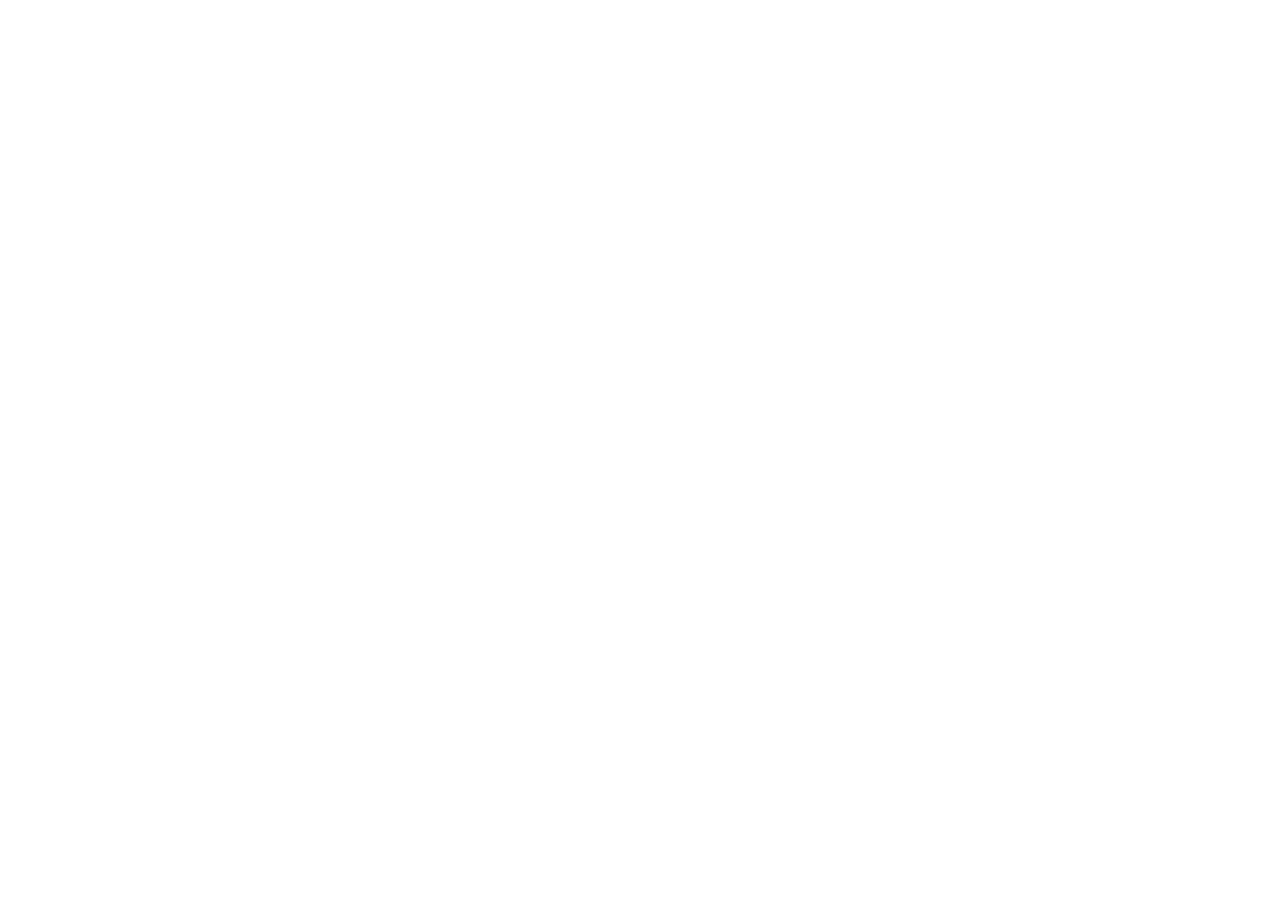
==== commit 67b5269c: "Rename indec.html to index.html" ====
--- a/index.html
+++ b/index.html
@@ -1,885 +1,207 @@
 <!DOCTYPE html>
-<html lang="en">
-<head>
-  <meta charset="UTF-8" />
-  <meta name="viewport" content="width=device-width, initial-scale=1.0" />
-
-  <!-- ══ SEO: Primary Meta ════════════════════════════════════ -->
-  <title>YTSAVE — Free YouTube Video Downloader & HD Cutter</title>
-  <meta name="description" content="Free YouTube video downloader. Download HD MP4, WebM videos and MP3 audio. Trim YouTube clips instantly in your browser. No signup, no limits." />
-  <meta name="keywords" content="youtube downloader, youtube video downloader, hd video downloader, youtube cutter, youtube clip downloader, mp4 downloader, mp3 downloader" />
-  <meta name="author" content="YTSAVE" />
-  <meta name="robots" content="index, follow, max-snippet:-1, max-image-preview:large" />
-  <link rel="canonical" href="https://ytsave.vercel.app/" />
-
-  <!-- ══ Open Graph ════════════════════════════════════════════ -->
+<html lang="en" class="dark">
+  <head>
+    <meta name="google-site-verification" content="XCHj3pHkehxY6U0H8MQDbRFknjsXsJYOUYhjPCr2y3E" />
+    <meta charset="UTF-8" />
+    <meta name="viewport" content="width=device-width, initial-scale=1.0, maximum-scale=1.0, user-scalable=no" />
+  <meta name="description" content="Ytsave is a modern, no-frills Youtube video downloader that offers the ability to easily download and trim videos in any format, on the breeze." class="jsx-3793271717"/><meta property="twitter:title" content="Ytsave - The Fast and Modern way to cut and download YouTube videos" class="jsx-3793271717"/><meta property="twitter:description" content="Ytsave is a modern, no-frills Youtube video downloader that offers the ability to easily download and trim videos in any format, on the breeze." class="jsx-3793271717"/><meta property="twitter:image" content="https://Ytsave.io/assets/og.png" class="jsx-3793271717"/><meta property="twitter:url" content="https://Ytsave.io" class="jsx-3793271717"/><meta property="twitter:card" content="summary_large_image" class="jsx-3793271717"/><meta property="og:title" content="Ytsave - The Fast and Modern way to cut and download YouTube videos" class="jsx-3793271717"/><meta property="og:description" content="Ytsave is a modern, no-frills Youtube video downloader that offers the ability to easily download and trim videos in any format, on the breeze." class="jsx-3793271717"/><meta property="og:url" content="https://www.Ytsave.io" class="jsx-3793271717"/><meta property="og:image" content="https://Ytsave.io/assets/og.png" class="jsx-3793271717"/><meta property="og:type" content="website" class="jsx-3793271717"/><script type="application/ld+json" class="jsx-3793271717">{"@context":"https://schema.org","@type":"FAQPage","mainEntity":[{"@type":"Question","name":"What is Ytsave?","acceptedAnswer":{"@type":"Answer","text":"Ytsave is the goto web tool for YouTube enthusiasts, offering the ability to easily download and trim videos in any format, from 144p to 4k, and in your desired quality and file type. With our sleek and modern interface, lightning-fast download speeds, you can start enjoying your videos in no time."}},{"@type":"Question","name":"Can I use Ytsave to cut and download YouTube videos?","acceptedAnswer":{"@type":"Answer","text":"Yes, Ytsave is a free YouTube cutter that lets you trim exactly the part of the video you need. Just paste the link, select start and end times, and download your clip instantly - no login, no watermark."}},{"@type":"Question","name":"What’s the easiest way to cut a YouTube video online?","acceptedAnswer":{"@type":"Answer","text":"Just paste the video link into Ytsave, choose your clip range, and hit “Cut.” It’s a fast and simple online YouTube cutter made for creators who want quick downloads without editing software."}},{"@type":"Question","name":"Can I trim YouTube videos for TikTok or Instagram Reels?","acceptedAnswer":{"@type":"Answer","text":"Yes! Ytsave is an online video trimmer that lets you cut YouTube videos down to just the clip you want. After trimming, you can use the download to post on TikTok, Instagram Reels, or YouTube Shorts. No watermark."}},{"@type":"Question","name":"Does it work on all browsers?","acceptedAnswer":{"@type":"Answer","text":"Ytsave is compatible with all modern browsers, ensuring that you can trim and download YouTube videos on what device you're on."}},{"@type":"Question","name":"Is Ytsave free to use?","acceptedAnswer":{"@type":"Answer","text":"Yes, Ytsave is absolutely free to use up to 360p format. Higher resolutions are available with Ytsave Pro. Every time you purchase a Ytsave Pro plan, you also support our free plan - which helps keep Ytsave running."}},{"@type":"Question","name":"What formats are supported?","acceptedAnswer":{"@type":"Answer","text":"Ytsave offers flexibility for video download and trimming, supporting all resolutions from 144p to 4k and all popular file types (mp3 and mp4)."}},{"@type":"Question","name":"Experiencing difficulties opening a downloaded video in QuickTime?","acceptedAnswer":{"@type":"Answer","text":"QuickTime, a popular video player, sometimes faces limitations when it comes to playing certain video formats, often attributable to outdated codecs within the software. The solution? Simply switch to the most recent version of VLC Media Player, a highly recommended alternative that frequently updates its codecs. Making the switch can swiftly resolve the majority of playback issues you might experience."}},{"@type":"Question","name":"Is there a limit on the total number of videos that can be downloaded using Ytsave?","acceptedAnswer":{"@type":"Answer","text":"No, Ytsave does not cap you on the total number of videos you can download. We offer unlimited Youtube video downloads."}}]}</script>
+      <!-- ✅ SEO TITLE (CRITICAL) -->
+  <title>Ytsave – Free YouTube Video Cutter & HD Downloader</title>
+
+  <!-- ✅ META DESCRIPTION -->
+  <meta name="description" content="Ytsave is a free online YouTube video cutter and downloader. Cut YouTube videos and download high-quality HD clips instantly with zero cost." />
+
+  <!-- ✅ KEYWORDS -->
+  <meta name="keywords" content="youtube video cutter, youtube video downloader, cut youtube video online, download youtube video free, youtube clip downloader, youtube hd downloader" />
+
+  <!-- AUTHOR -->
+  <meta name="author" content="Ytsave" />
+
+  <!-- ROBOTS -->
+  <meta name="robots" content="index, follow" />
+
+  <!-- CANONICAL -->
+  <link rel="canonical" href="https://Ytsaves.vercel.app/" />
+
+  <!-- OPEN GRAPH -->
+  <meta property="og:title" content="Ytsave – Free YouTube Video Cutter & Downloader" />
+  <meta property="og:description" content="Cut YouTube videos online and download HD clips for free using Ytsave." />
   <meta property="og:type" content="website" />
-  <meta property="og:url" content="https://ytsave.vercel.app/" />
-  <meta property="og:title" content="YTSAVE — Free YouTube Video Downloader" />
-  <meta property="og:description" content="Download YouTube videos in HD MP4, MP3 audio. Trim clips instantly. Free, fast, no signup." />
-  <meta property="og:image" content="https://ytsave.vercel.app/og.png" />
-  <meta property="og:site_name" content="YTSAVE" />
-
-  <!-- ══ Twitter Card ══════════════════════════════════════════ -->
-  <meta name="twitter:card" content="summary_large_image" />
-  <meta name="twitter:title" content="YTSAVE — Free YouTube Video Downloader" />
-  <meta name="twitter:description" content="Download YouTube videos in HD MP4, MP3 audio. Trim clips instantly. Free, fast, no signup." />
-  <meta name="twitter:image" content="https://ytsave.vercel.app/og.png" />
-
-  <!-- ══ Structured Data: FAQ ══════════════════════════════════ -->
-  <script type="application/ld+json">
-  {
-    "@context": "https://schema.org",
-    "@type": "FAQPage",
-    "mainEntity": [
-      {
-        "@type": "Question",
-        "name": "Is YTSAVE free to use?",
-        "acceptedAnswer": { "@type": "Answer", "text": "Yes. YTSAVE is 100% free with no subscriptions, no account, and no hidden fees. Download unlimited YouTube videos at no cost." }
-      },
-      {
-        "@type": "Question",
-        "name": "What formats does the YouTube downloader support?",
-        "acceptedAnswer": { "@type": "Answer", "text": "YTSAVE dynamically fetches all available formats for each video — from 144p to 4K for video (MP4, WebM), and M4A or MP3 for audio-only downloads." }
-      },
-      {
-        "@type": "Question",
-        "name": "Can I cut and trim YouTube videos with YTSAVE?",
-        "acceptedAnswer": { "@type": "Answer", "text": "Yes. YTSAVE includes a browser-based Video Cutter powered by FFmpeg. Download the video first, drop it into the cutter, select your start and end times, and download the trimmed clip instantly." }
-      },
-      {
-        "@type": "Question",
-        "name": "Does YTSAVE work on mobile?",
-        "acceptedAnswer": { "@type": "Answer", "text": "Yes. YTSAVE is fully responsive and works on all modern mobile browsers including Safari on iPhone and Chrome on Android." }
-      },
-      {
-        "@type": "Question",
-        "name": "Do I need to create an account to use YTSAVE?",
-        "acceptedAnswer": { "@type": "Answer", "text": "No. YTSAVE requires zero registration. Just paste the YouTube URL and download. No email, no password, no personal information required." }
-      },
-      {
-        "@type": "Question",
-        "name": "Can I download YouTube Shorts?",
-        "acceptedAnswer": { "@type": "Answer", "text": "Yes. YouTube Shorts are fully supported. Paste the Shorts URL into YTSAVE to access all available download formats." }
-      },
-      {
-        "@type": "Question",
-        "name": "Is YTSAVE safe to use?",
-        "acceptedAnswer": { "@type": "Answer", "text": "Yes. YTSAVE operates over secure HTTPS, collects no personal data, and installs nothing on your device. Download links go from YouTube's servers directly to you." }
-      },
-      {
-        "@type": "Question",
-        "name": "Why won't my downloaded video play in QuickTime?",
-        "acceptedAnswer": { "@type": "Answer", "text": "QuickTime lacks support for some modern video codecs. We recommend VLC Media Player, a free app that handles all popular formats and is available on all platforms." }
-      }
-    ]
-  }
-  </script>
-
-  <!-- ══ Structured Data: SoftwareApplication ════════════════ -->
+  <meta property="og:url" content="https://Ytsaves.vercel.app/" />
+    <!-- Dynamic Favicon (Scissors & Play) -->
+    <link rel="icon" href="data:image/svg+xml,<svg xmlns='http://www.w3.org/2000/svg' viewBox='0 0 24 24' fill='none' stroke='%238b5cf6' stroke-width='2' stroke-linecap='round' stroke-linejoin='round'><circle cx='6' cy='6' r='3'/><circle cx='6' cy='18' r='3'/><line x1='20' y1='4' x2='8.12' y2='15.88'/><line x1='14.47' y1='14.48' x2='20' y2='20'/><line x1='8.12' y1='8.12' x2='12' y2='12'/></svg>">
+      <!-- ✅ STRUCTURED DATA (BIG SEO BOOST) -->
   <script type="application/ld+json">
   {
     "@context": "https://schema.org",
     "@type": "SoftwareApplication",
-    "name": "YTSAVE",
+    "name": "Ytsave",
     "applicationCategory": "MultimediaApplication",
     "operatingSystem": "Web",
-    "description": "Free online YouTube video downloader and browser-based clip trimmer. Supports HD MP4, WebM, and MP3 audio. No installation or registration required.",
-    "url": "https://ytsave.vercel.app",
-    "offers": { "@type": "Offer", "price": "0", "priceCurrency": "USD" },
-    "featureList": "YouTube Video Download, HD 4K Support, MP3 Audio Download, Browser Video Cutter, YouTube Shorts Download, No Registration"
+    "description": "Free online YouTube video cutter and downloader that lets users cut clips and download HD videos at no cost.",
+    "offers": {
+      "@type": "Offer",
+      "price": "0",
+      "priceCurrency": "USD"
+    }
   }
   </script>
-
-  <!-- ══ Favicon ════════════════════════════════════════════════ -->
-  <link rel="icon" href="data:image/svg+xml,<svg xmlns='http://www.w3.org/2000/svg' viewBox='0 0 32 32'><rect width='32' height='32' rx='8' fill='%23030e1c'/><polygon points='11,8 25,16 11,24' fill='%230cb8d6'/></svg>" />
-
-  <!-- ══ Fonts ══════════════════════════════════════════════════ -->
-  <link rel="preconnect" href="https://fonts.googleapis.com" />
-  <link rel="preconnect" href="https://fonts.gstatic.com" crossorigin />
-  <link href="https://fonts.googleapis.com/css2?family=Syne:wght@600;700;800&family=DM+Sans:wght@300;400;500;600&display=swap" rel="stylesheet" />
-
-  <!-- ══ Styles ════════════════════════════════════════════════ -->
-  <link rel="stylesheet" href="style.css" />
-
-  <!-- ══ Head Ad ════════════════════════════════════════════════ -->
-  <script src="https://pl29611618.effectivecpmnetwork.com/0c/c9/75/0cc97524a06e257caad0cd9de30bba89.js"></script>
+    <script src="https://cdn.tailwindcss.com"></script>
+    <script>
+      tailwind.config = {
+        darkMode: 'class',
+        theme: {
+          extend: {
+            colors: {
+              background: "var(--background)",
+              foreground: "var(--foreground)",
+            },
+            animation: {
+              'fade-in': 'fadeIn 0.5s ease-out',
+              'fade-in-up': 'fadeInUp 0.6s ease-out',
+              'fade-in-left': 'fadeInLeft 0.4s ease-out',
+            },
+            keyframes: {
+              fadeIn: {
+                '0%': { opacity: '0' },
+                '100%': { opacity: '1' },
+              },
+              fadeInUp: {
+                '0%': { opacity: '0', transform: 'translateY(10px)' },
+                '100%': { opacity: '1', transform: 'translateY(0)' },
+              },
+              fadeInLeft: {
+                '0%': { opacity: '0', transform: 'translateX(20px)' },
+                '100%': { opacity: '1', transform: 'translateX(0)' },
+              }
+            }
+          }
+        }
+      }
+    </script>
+    <link href="https://fonts.googleapis.com/css2?family=Space+Grotesk:wght@300;400;500;600;700&display=swap" rel="stylesheet">
+    <style>
+      :root {
+        -webkit-tap-highlight-color: transparent;
+      }
+
+      body {
+        font-family: 'Space Grotesk', sans-serif;
+        /* Background handled by Tailwind classes in App.tsx */
+        transition: background-color 0.3s ease, color 0.3s ease;
+        
+        /* Disable text selection globally for app-like feel */
+        -webkit-user-select: none;
+        -moz-user-select: none;
+        -ms-user-select: none;
+        user-select: none;
+        
+        /* Hide scrollbar for IE, Edge and Firefox */
+        -ms-overflow-style: none;  /* IE and Edge */
+        scrollbar-width: none;  /* Firefox */
+      }
+      
+      /* Allow text selection in specific inputs */
+      input[type="text"], input[type="url"] {
+        -webkit-user-select: text;
+        -moz-user-select: text;
+        -ms-user-select: text;
+        user-select: text;
+      }
+
+      /* Hide scrollbar for Chrome, Safari and Opera */
+      ::-webkit-scrollbar {
+        display: none;
+      }
+      
+      /* Glass Panel - Dynamic Theme */
+      .glass-panel {
+        backdrop-filter: blur(12px);
+        -webkit-backdrop-filter: blur(12px);
+        transition: background-color 0.3s ease, border-color 0.3s ease;
+      }
+      
+      /* Dark Mode Glass */
+      html.dark .glass-panel {
+        background: rgba(24, 24, 27, 0.6);
+        border: 1px solid rgba(255, 255, 255, 0.08);
+      }
+      
+      /* Light Mode Glass */
+      html:not(.dark) .glass-panel {
+        background: rgba(255, 255, 255, 0.75);
+        border: 1px solid rgba(0, 0, 0, 0.05);
+        box-shadow: 0 4px 6px -1px rgba(0, 0, 0, 0.1), 0 2px 4px -1px rgba(0, 0, 0, 0.06);
+      }
+
+      .neon-glow {
+        box-shadow: 0 0 20px rgba(124, 58, 237, 0.3);
+      }
+
+      /* HIDE NUMBER INPUT SPINNERS/ARROWS */
+      /* Chrome, Safari, Edge, Opera */
+      input.no-spinner::-webkit-outer-spin-button,
+      input.no-spinner::-webkit-inner-spin-button {
+        -webkit-appearance: none;
+        margin: 0;
+      }
+      /* Firefox */
+      input.no-spinner[type=number] {
+        -moz-appearance: textfield;
+      }
+    </style>
+
+    <meta name="google-site-verification" content="XCHj3pHkehxY6U0H8MQDbRFknjsXsJYOUYhjPCr2y3E" />
+  <script type="importmap">
+{
+  "imports": {
+    "react": "https://esm.sh/react@^19.2.3",
+    "react-dom/": "https://esm.sh/react-dom@^19.2.3/",
+    "react/": "https://esm.sh/react@^19.2.3/",
+    "lucide-react": "https://esm.sh/lucide-react@^0.561.0",
+    "vite": "https://esm.sh/vite@^7.3.0",
+    "@vitejs/plugin-react": "https://esm.sh/@vitejs/plugin-react@^5.1.2",
+    "http": "https://esm.sh/http@^0.0.1-security",
+    "buffer": "https://esm.sh/buffer@^6.0.3"
+  }
+}
+</script>
+  <script type="module" crossorigin src="/assets/index-efc990f3.js"></script>
 </head>
-
-<body>
-
-  <!-- Living Background Canvas -->
-  <canvas id="bg-canvas" aria-hidden="true"></canvas>
-
-  <!-- ══════════════════════════════════════════════════════
-       NAVIGATION
-  ══════════════════════════════════════════════════════ -->
-  <header class="navbar" id="navbar" role="banner">
-    <nav class="nav-container" aria-label="Main navigation">
-      <a href="#hero" class="nav-logo" aria-label="YTSAVE home">
-        <svg class="logo-mark" width="28" height="28" viewBox="0 0 28 28" fill="none" aria-hidden="true">
-          <rect width="28" height="28" rx="7" fill="#0cb8d6" fill-opacity=".15"/>
-          <polygon points="10,7 22,14 10,21" fill="#0cb8d6"/>
-        </svg>
-        <span class="logo-text" id="logo-text">YTSAVE</span>
-      </a>
-
-      <ul class="nav-links" role="list">
-        <li><a href="#features">Features</a></li>
-        <li><a href="#cutter">Cutter</a></li>
-        <li><a href="#guide">Guide</a></li>
-        <li><a href="#faq">FAQ</a></li>
-      </ul>
-
-      <a href="#hero" class="nav-cta">
-        <svg width="14" height="14" viewBox="0 0 24 24" fill="none" stroke="currentColor" stroke-width="2.5"><path d="M21 15v4a2 2 0 0 1-2 2H5a2 2 0 0 1-2-2v-4"/><polyline points="17 8 12 3 7 8"/><line x1="12" y1="3" x2="12" y2="15"/></svg>
-        Download Free
-      </a>
-
-      <button class="nav-toggle" id="nav-toggle" aria-label="Toggle mobile menu" aria-expanded="false">
-        <span></span><span></span><span></span>
-      </button>
+ <!-- ✅ SEO FALLBACK FOR REACT (VERY IMPORTANT) -->
+  <noscript>
+
+    <h1>Ytsave – Free YouTube Video Cutter & Downloader</h1>
+
+    <p>
+      Ytsave is a free online tool that allows users to cut YouTube videos
+      and download high-quality clips instantly for personal use.
+    </p>
+
+    <h2>What You Can Do</h2>
+    <ul>
+      <li>Cut YouTube videos online</li>
+      <li>Download HD YouTube clips</li>
+      <li>No watermark</li>
+      <li>Completely free</li>
+    </ul>
+
+    <nav>
+      <a href="/">Home</a> |
+      <a href="/">YouTube Cutter</a> |
+      <a href="/">YouTube Downloader</a> |
     </nav>
 
-    <div class="nav-mobile" id="nav-mobile" aria-hidden="true">
-      <a href="#features" class="nm-link">Features</a>
-      <a href="#cutter" class="nm-link">Video Cutter</a>
-      <a href="#guide" class="nm-link">How It Works</a>
-      <a href="#faq" class="nm-link">FAQ</a>
-      <a href="#hero" class="nm-link nm-cta">Download Free</a>
-    </div>
-  </header>
-
-  <main id="main">
-
-    <!-- ══════════════════════════════════════════════════════
-         HERO
-    ══════════════════════════════════════════════════════ -->
-    <section id="hero" class="hero" aria-labelledby="hero-heading">
-      <div class="hero-inner">
-
-        <div class="hero-pill" role="note">
-          <span class="pill-dot" aria-hidden="true"></span>
-          Free · No signup · All resolutions
-        </div>
-
-        <h1 class="hero-heading" id="hero-heading">
-          Download Any<br />
-          YouTube Video<br />
-          <em class="hero-em">Instantly</em>
-        </h1>
-
-        <p class="hero-body">
-          HD MP4, WebM, MP3 audio. Every format, every resolution.
-          Trim clips right in your browser.
-        </p>
-
-        <!-- URL Input -->
-        <div class="url-form" id="url-form" role="search" aria-label="YouTube URL downloader">
-          <div class="url-track">
-            <div class="url-field-wrap">
-              <span class="url-prefix-icon" aria-hidden="true">
-                <svg width="18" height="18" viewBox="0 0 24 24" fill="none" stroke="currentColor" stroke-width="2"><path d="M10 13a5 5 0 0 0 7.54.54l3-3a5 5 0 0 0-7.07-7.07l-1.72 1.71"/><path d="M14 11a5 5 0 0 0-7.54-.54l-3 3a5 5 0 0 0 7.07 7.07l1.71-1.71"/></svg>
-              </span>
-              <input
-                type="url"
-                id="yt-url-input"
-                class="url-input"
-                placeholder="Paste YouTube URL here…"
-                autocomplete="off"
-                autocorrect="off"
-                autocapitalize="none"
-                spellcheck="false"
-                inputmode="url"
-                aria-label="YouTube URL"
-              />
-              <button class="url-paste-btn" id="paste-btn" title="Paste from clipboard" aria-label="Paste from clipboard">
-                <svg width="15" height="15" viewBox="0 0 24 24" fill="none" stroke="currentColor" stroke-width="2"><path d="M16 4h2a2 2 0 0 1 2 2v14a2 2 0 0 1-2 2H6a2 2 0 0 1-2-2V6a2 2 0 0 1 2-2h2"/><rect x="8" y="2" width="8" height="4" rx="1"/></svg>
-                Paste
-              </button>
-            </div>
-            <button class="url-go-btn" id="fetch-btn" aria-label="Get download links">
-              <span class="go-text">Get Links</span>
-              <svg class="go-arrow" width="16" height="16" viewBox="0 0 24 24" fill="none" stroke="currentColor" stroke-width="2.5"><line x1="5" y1="12" x2="19" y2="12"/><polyline points="12 5 19 12 12 19"/></svg>
-            </button>
-          </div>
-        </div>
-
-        <!-- Supported format tags -->
-        <div class="hero-tags" aria-label="Supported formats">
-          <span class="htag">MP4</span>
-          <span class="htag">WebM</span>
-          <span class="htag">MP3</span>
-          <span class="htag">4K</span>
-          <span class="htag">1080p</span>
-          <span class="htag">720p</span>
-          <span class="htag">Shorts</span>
-        </div>
-
-      </div>
-      <div class="hero-glow-orb orb-1" aria-hidden="true"></div>
-      <div class="hero-glow-orb orb-2" aria-hidden="true"></div>
-    </section>
-
-    <!-- ══════════════════════════════════════════════════════
-         LOADING STATE
-    ══════════════════════════════════════════════════════ -->
-    <section id="loading-section" class="loading-section" hidden aria-live="polite" aria-label="Loading video information">
-      <div class="container">
-        <div class="loader-wrap">
-          <div class="loader-ring" aria-hidden="true">
-            <span></span><span></span><span></span>
-          </div>
-          <p class="loader-label">Fetching video information…</p>
-          <p class="loader-sub">This usually takes 2–4 seconds</p>
-        </div>
-      </div>
-    </section>
-
-    <!-- ══════════════════════════════════════════════════════
-         DOWNLOAD RESULT
-    ══════════════════════════════════════════════════════ -->
-    <section id="result-section" class="result-section" hidden aria-labelledby="result-heading">
-      <div class="container">
-        <div class="result-card">
-
-          <!-- Video Meta -->
-          <div class="result-meta-row">
-            <div class="result-thumb-wrap">
-              <img id="result-thumb" src="" alt="" class="result-thumb" loading="lazy" />
-              <div class="result-dur-chip" id="result-dur-chip" aria-label="Duration"></div>
-            </div>
-            <div class="result-info">
-              <h2 class="result-title" id="result-heading" aria-label="Video title"></h2>
-              <div class="result-pills" id="result-pills" role="list" aria-label="Video details"></div>
-            </div>
-          </div>
-
-          <!-- Video Downloads -->
-          <div id="video-dl-section" class="dl-section">
-            <div class="dl-section-hdr">
-              <svg width="16" height="16" viewBox="0 0 24 24" fill="none" stroke="currentColor" stroke-width="2" aria-hidden="true"><polygon points="23 7 16 12 23 17 23 7"/><rect x="1" y="5" width="15" height="14" rx="2"/></svg>
-              <h3>Video Downloads</h3>
-            </div>
-            <div class="formats-grid" id="video-formats-grid" role="list"></div>
-          </div>
-
-          <!-- Audio Downloads -->
-          <div id="audio-dl-section" class="dl-section" hidden>
-            <div class="dl-section-hdr">
-              <svg width="16" height="16" viewBox="0 0 24 24" fill="none" stroke="currentColor" stroke-width="2" aria-hidden="true"><path d="M9 18V5l12-2v13"/><circle cx="6" cy="18" r="3"/><circle cx="18" cy="16" r="3"/></svg>
-              <h3>Audio Downloads</h3>
-            </div>
-            <div class="formats-grid" id="audio-formats-grid" role="list"></div>
-          </div>
-
-        </div>
-      </div>
-    </section>
-
-    <!-- ══════════════════════════════════════════════════════
-         NATIVE AD BANNER
-    ══════════════════════════════════════════════════════ -->
-    <div class="ad-slot" aria-label="Advertisement" role="complementary">
-      <script async="async" data-cfasync="false" src="https://pl29611620.effectivecpmnetwork.com/55263ce442882f6da8498d92a34fd661/invoke.js"></script>
-      <div id="container-55263ce442882f6da8498d92a34fd661"></div>
-    </div>
-
-    <!-- ══════════════════════════════════════════════════════
-         VIDEO CUTTER
-    ══════════════════════════════════════════════════════ -->
-    <section id="cutter" class="section cutter-section" aria-labelledby="cutter-heading">
-      <div class="container">
-        <span class="section-eyebrow">Video Cutter</span>
-        <h2 class="section-h2" id="cutter-heading">Trim Any Clip<br /><span class="accent-text">Browser-Powered</span></h2>
-        <p class="section-lead">Download the video first, then drop it here. FFmpeg runs entirely in your browser — nothing uploaded to any server.</p>
-
-        <div class="cutter-card">
-
-          <!-- Drop Zone -->
-          <div class="cutter-dropzone" id="cutter-drop" role="region" aria-label="Drop video file here">
-            <div class="drop-visual" aria-hidden="true">
-              <svg width="44" height="44" viewBox="0 0 24 24" fill="none" stroke="currentColor" stroke-width="1.2"><path d="M21 15v4a2 2 0 0 1-2 2H5a2 2 0 0 1-2-2v-4"/><polyline points="17 8 12 3 7 8"/><line x1="12" y1="3" x2="12" y2="15"/></svg>
-            </div>
-            <h4>Drop your video here</h4>
-            <p class="drop-or">or <label for="cutter-file-input" class="drop-browse-label">browse files</label></p>
-            <input type="file" id="cutter-file-input" accept="video/*" hidden aria-label="Select video file" />
-            <p class="drop-hint">Supports MP4, WebM, MOV and most video formats</p>
-          </div>
-
-          <!-- Editor Interface (shown after file load) -->
-          <div class="cutter-editor" id="cutter-editor" hidden>
-
-            <video id="cutter-video" class="cutter-video-el" controls playsinline>
-              Your browser does not support HTML5 video.
-            </video>
-
-            <!-- Timeline -->
-            <div class="timeline-wrap">
-              <div class="timeline-track" id="timeline-track" role="slider" aria-label="Video timeline">
-                <div class="timeline-shaded" id="timeline-shaded"></div>
-                <div class="timeline-selection" id="timeline-selection"></div>
-                <div class="tl-handle tl-start" id="tl-handle-start" role="slider" aria-label="Start point" tabindex="0"></div>
-                <div class="tl-handle tl-end"   id="tl-handle-end"   role="slider" aria-label="End point"   tabindex="0"></div>
-                <div class="tl-playhead" id="tl-playhead" aria-hidden="true"></div>
-              </div>
-              <div class="timeline-times">
-                <span id="tl-time-start" aria-label="Start time">0:00</span>
-                <span id="tl-time-end"   aria-label="End time">0:00</span>
-              </div>
-            </div>
-
-            <!-- Time Inputs -->
-            <div class="cutter-time-row">
-              <div class="time-group">
-                <label for="start-time-input">Start</label>
-                <input type="text" id="start-time-input" class="time-inp" placeholder="0:00" aria-label="Start time input" />
-              </div>
-              <div class="time-arrow" aria-hidden="true">→</div>
-              <div class="time-group">
-                <label for="end-time-input">End</label>
-                <input type="text" id="end-time-input" class="time-inp" placeholder="0:00" aria-label="End time input" />
-              </div>
-              <div class="clip-len-wrap">
-                <span>Clip length:</span>
-                <strong id="clip-len" aria-live="polite">0:00</strong>
-              </div>
-            </div>
-
-            <!-- Actions -->
-            <div class="cutter-btns">
-              <button id="preview-btn" class="btn-outline">
-                <svg width="15" height="15" viewBox="0 0 24 24" fill="currentColor" aria-hidden="true"><polygon points="5 3 19 12 5 21 5 3"/></svg>
-                Preview
-              </button>
-              <button id="cut-btn" class="btn-primary-lg">
-                <svg width="15" height="15" viewBox="0 0 24 24" fill="none" stroke="currentColor" stroke-width="2.5" aria-hidden="true"><line x1="4" y1="2" x2="4" y2="12"/><circle cx="4" cy="15" r="3"/><line x1="20" y1="2" x2="20" y2="12"/><circle cx="20" cy="15" r="3"/><line x1="4" y1="7" x2="14" y2="7"/><line x1="10" y1="7" x2="20" y2="2"/></svg>
-                Cut &amp; Download
-              </button>
-              <button id="cutter-reset-btn" class="btn-ghost-sm">Reset</button>
-            </div>
-
-            <!-- FFmpeg Progress -->
-            <div class="ffprog-wrap" id="ffprog-wrap" hidden aria-live="polite">
-              <div class="ffprog-bar">
-                <div class="ffprog-fill" id="ffprog-fill"></div>
-              </div>
-              <p class="ffprog-label" id="ffprog-label">Loading FFmpeg…</p>
-            </div>
-
-          </div>
-        </div>
-      </div>
-    </section>
-
-    <!-- ══════════════════════════════════════════════════════
-         FEATURES
-    ══════════════════════════════════════════════════════ -->
-    <section id="features" class="section features-section" aria-labelledby="features-heading">
-      <div class="container">
-        <span class="section-eyebrow">Why YTSAVE</span>
-        <h2 class="section-h2" id="features-heading">Built Different,<br /><span class="accent-text">Built Better</span></h2>
-
-        <div class="features-grid">
-
-          <div class="feat-item" data-reveal data-delay="0">
-            <div class="feat-n">01</div>
-            <div class="feat-ico" aria-hidden="true">
-              <svg width="26" height="26" viewBox="0 0 24 24" fill="none" stroke="currentColor" stroke-width="1.5"><path d="M13 2L3 14h9l-1 8 10-12h-9l1-8z"/></svg>
-            </div>
-            <h3>Lightning Fast</h3>
-            <p>Download links appear in under 3 seconds. No queue, no wait, no nonsense.</p>
-          </div>
-
-          <div class="feat-item" data-reveal data-delay="80">
-            <div class="feat-n">02</div>
-            <div class="feat-ico" aria-hidden="true">
-              <svg width="26" height="26" viewBox="0 0 24 24" fill="none" stroke="currentColor" stroke-width="1.5"><rect x="2" y="3" width="20" height="14" rx="2"/><line x1="8" y1="21" x2="16" y2="21"/><line x1="12" y1="17" x2="12" y2="21"/></svg>
-            </div>
-            <h3>Every Format</h3>
-            <p>144p to 4K. MP4, WebM, MP3, M4A — all dynamically fetched per video.</p>
-          </div>
-
-          <div class="feat-item" data-reveal data-delay="160">
-            <div class="feat-n">03</div>
-            <div class="feat-ico" aria-hidden="true">
-              <svg width="26" height="26" viewBox="0 0 24 24" fill="none" stroke="currentColor" stroke-width="1.5"><path d="M12 22s8-4 8-10V5l-8-3-8 3v7c0 6 8 10 8 10z"/></svg>
-            </div>
-            <h3>Secure &amp; Private</h3>
-            <p>Zero data collected. HTTPS only. Your downloads go straight to your device.</p>
-          </div>
-
-          <div class="feat-item" data-reveal data-delay="0">
-            <div class="feat-n">04</div>
-            <div class="feat-ico" aria-hidden="true">
-              <svg width="26" height="26" viewBox="0 0 24 24" fill="none" stroke="currentColor" stroke-width="1.5"><path d="M9 3H5a2 2 0 0 0-2 2v4m6-6h10a2 2 0 0 1 2 2v4M9 3v18m0 0h10a2 2 0 0 0 2-2v-4M9 21H5a2 2 0 0 1-2-2v-4m0 0h18"/></svg>
-            </div>
-            <h3>Browser Cutter</h3>
-            <p>Trim any clip with FFmpeg running in-browser. No server upload. Pure local processing.</p>
-          </div>
-
-          <div class="feat-item" data-reveal data-delay="80">
-            <div class="feat-n">05</div>
-            <div class="feat-ico" aria-hidden="true">
-              <svg width="26" height="26" viewBox="0 0 24 24" fill="none" stroke="currentColor" stroke-width="1.5"><rect x="5" y="2" width="14" height="20" rx="2"/><line x1="12" y1="18" x2="12.01" y2="18"/></svg>
-            </div>
-            <h3>Mobile Optimized</h3>
-            <p>Pixel-perfect on every screen size. iPhone, Android, tablet — same experience.</p>
-          </div>
-
-          <div class="feat-item" data-reveal data-delay="160">
-            <div class="feat-n">06</div>
-            <div class="feat-ico" aria-hidden="true">
-              <svg width="26" height="26" viewBox="0 0 24 24" fill="none" stroke="currentColor" stroke-width="1.5"><line x1="12" y1="1" x2="12" y2="23"/><path d="M17 5H9.5a3.5 3.5 0 0 0 0 7h5a3.5 3.5 0 0 1 0 7H6"/></svg>
-            </div>
-            <h3>Always Free</h3>
-            <p>No premium tier, no download caps. YTSAVE is free today and will stay free.</p>
-          </div>
-
-        </div>
-      </div>
-    </section>
-
-    <!-- ══════════════════════════════════════════════════════
-         BENEFITS
-    ══════════════════════════════════════════════════════ -->
-    <section id="benefits" class="section benefits-section" aria-labelledby="benefits-heading">
-      <div class="container">
-        <div class="benefits-layout">
-
-          <div class="benefits-left" data-reveal>
-            <span class="section-eyebrow">Benefits</span>
-            <h2 class="section-h2" id="benefits-heading">The Smarter Way<br /><span class="accent-text">to Save Video</span></h2>
-
-            <ul class="benefits-list" role="list">
-              <li>
-                <span class="bcheck" aria-hidden="true">✓</span>
-                <div>
-                  <strong>No installation needed</strong>
-                  <p>Everything works in your browser. No app, no extension, no desktop software.</p>
-                </div>
-              </li>
-              <li>
-                <span class="bcheck" aria-hidden="true">✓</span>
-                <div>
-                  <strong>Works with Shorts &amp; Playlists</strong>
-                  <p>Regular videos, YouTube Shorts, and playlist links all supported.</p>
-                </div>
-              </li>
-              <li>
-                <span class="bcheck" aria-hidden="true">✓</span>
-                <div>
-                  <strong>Original quality preserved</strong>
-                  <p>Direct streams — no re-encoding, no quality loss from our side.</p>
-                </div>
-              </li>
-              <li>
-                <span class="bcheck" aria-hidden="true">✓</span>
-                <div>
-                  <strong>Links ready in seconds</strong>
-                  <p>Faster than any other YouTube downloader. Tested and optimized.</p>
-                </div>
-              </li>
-            </ul>
-          </div>
-
-          <div class="benefits-right" data-reveal>
-            <div class="stats-block">
-              <div class="stat-cell">
-                <span class="stat-val" aria-label="Up to 4K resolution">4K</span>
-                <span class="stat-lbl">Max Resolution</span>
-              </div>
-              <div class="stat-cell">
-                <span class="stat-val" aria-label="Unlimited downloads">∞</span>
-                <span class="stat-lbl">Downloads</span>
-              </div>
-              <div class="stat-cell">
-                <span class="stat-val" aria-label="Zero signups needed">0</span>
-                <span class="stat-lbl">Signups Needed</span>
-              </div>
-              <div class="stat-cell">
-                <span class="stat-val stat-free" aria-label="Forever free">Free</span>
-                <span class="stat-lbl">Always &amp; Forever</span>
-              </div>
-            </div>
-          </div>
-
-        </div>
-      </div>
-    </section>
-
-    <!-- ══════════════════════════════════════════════════════
-         SUPPORTED FORMATS
-    ══════════════════════════════════════════════════════ -->
-    <section id="formats-section" class="section formats-section" aria-labelledby="formats-heading">
-      <div class="container">
-        <span class="section-eyebrow">Formats</span>
-        <h2 class="section-h2" id="formats-heading">Every Quality,<br /><span class="accent-text">Every Format</span></h2>
-
-        <div class="fmt-table-grid">
-
-          <div class="fmt-col">
-            <div class="fmt-col-hdr">
-              <svg width="17" height="17" viewBox="0 0 24 24" fill="none" stroke="currentColor" stroke-width="2" aria-hidden="true"><polygon points="23 7 16 12 23 17 23 7"/><rect x="1" y="5" width="15" height="14" rx="2"/></svg>
-              Video Formats
-            </div>
-            <div class="fmt-row"><span class="fmtbadge">144p</span><div><strong>Low Quality</strong><em>~2 MB/min · Data saver</em></div></div>
-            <div class="fmt-row"><span class="fmtbadge">360p</span><div><strong>Standard Quality</strong><em>~7 MB/min · Good for mobile</em></div></div>
-            <div class="fmt-row"><span class="fmtbadge">720p</span><div><strong>HD Quality</strong><em>~17 MB/min · Recommended</em></div></div>
-            <div class="fmt-row"><span class="fmtbadge fmtbadge-hi">1080p</span><div><strong>Full HD</strong><em>~34 MB/min · Sharp &amp; crisp</em></div></div>
-            <div class="fmt-row"><span class="fmtbadge fmtbadge-hi">4K</span><div><strong>Ultra HD</strong><em>~80+ MB/min · Maximum quality</em></div></div>
-          </div>
-
-          <div class="fmt-col">
-            <div class="fmt-col-hdr">
-              <svg width="17" height="17" viewBox="0 0 24 24" fill="none" stroke="currentColor" stroke-width="2" aria-hidden="true"><path d="M9 18V5l12-2v13"/><circle cx="6" cy="18" r="3"/><circle cx="18" cy="16" r="3"/></svg>
-              Audio Formats
-            </div>
-            <div class="fmt-row"><span class="fmtbadge">MP3</span><div><strong>Standard Audio</strong><em>128 kbps · Universally compatible</em></div></div>
-            <div class="fmt-row"><span class="fmtbadge fmtbadge-hi">M4A</span><div><strong>High Quality Audio</strong><em>128 kbps AAC · Better fidelity</em></div></div>
-            <div class="fmt-row"><span class="fmtbadge">OGG</span><div><strong>Open Source Audio</strong><em>Variable bitrate · Smallest size</em></div></div>
-            <div class="fmt-row"><span class="fmtbadge">WebM</span><div><strong>Web Optimized Video</strong><em>VP9/AV1 · Efficient streaming</em></div></div>
-          </div>
-
-        </div>
-      </div>
-    </section>
-
-    <!-- ══════════════════════════════════════════════════════
-         DOWNLOAD GUIDE
-    ══════════════════════════════════════════════════════ -->
-    <section id="guide" class="section guide-section" aria-labelledby="guide-heading">
-      <div class="container">
-        <span class="section-eyebrow">How It Works</span>
-        <h2 class="section-h2" id="guide-heading">Download in<br /><span class="accent-text">3 Easy Steps</span></h2>
-
-        <ol class="guide-steps" role="list">
-
-          <li class="guide-step" data-reveal>
-            <div class="gstep-num" aria-hidden="true">1</div>
-            <div class="gstep-body">
-              <h3>Copy the YouTube URL</h3>
-              <p>Open any YouTube video, Shorts, or playlist. Copy the URL from the address bar, or use YouTube's "Share" button to get the link.</p>
-            </div>
-          </li>
-
-          <li class="guide-step" data-reveal>
-            <div class="gstep-num" aria-hidden="true">2</div>
-            <div class="gstep-body">
-              <h3>Paste &amp; Fetch Formats</h3>
-              <p>Paste the URL into the YTSAVE input above and click "Get Links." We'll fetch the title, thumbnail, and all available video and audio formats instantly.</p>
-            </div>
-          </li>
-
-          <li class="guide-step" data-reveal>
-            <div class="gstep-num" aria-hidden="true">3</div>
-            <div class="gstep-body">
-              <h3>Choose Quality &amp; Download</h3>
-              <p>Pick your preferred resolution from the Video or Audio sections and tap Download. The file saves directly to your device — no middleman.</p>
-            </div>
-          </li>
-
-        </ol>
-      </div>
-    </section>
-
-    <!-- ══════════════════════════════════════════════════════
-         INSTAGRAM CARD
-    ══════════════════════════════════════════════════════ -->
-    <section id="insta-section" class="insta-section" aria-labelledby="insta-heading">
-      <div class="container">
-        <div class="insta-card" data-reveal>
-          <div class="insta-icon" aria-hidden="true">
-            <svg width="30" height="30" viewBox="0 0 24 24" fill="none" stroke="currentColor" stroke-width="1.5"><rect x="2" y="2" width="20" height="20" rx="5" ry="5"/><path d="M16 11.37A4 4 0 1 1 12.63 8 4 4 0 0 1 16 11.37z"/><line x1="17.5" y1="6.5" x2="17.51" y2="6.5"/></svg>
-          </div>
-          <div class="insta-body">
-            <h3 id="insta-heading">Need an Instagram Downloader Too?</h3>
-            <p>Download Instagram Reels, Stories, and Posts in full quality with InstaSave.</p>
-          </div>
-          <a href="https://instasaves.vercel.app" target="_blank" rel="noopener noreferrer" class="insta-btn" id="insta-btn">
-            Open InstaSave
-            <svg width="14" height="14" viewBox="0 0 24 24" fill="none" stroke="currentColor" stroke-width="2.5" aria-hidden="true"><line x1="7" y1="17" x2="17" y2="7"/><polyline points="7 7 17 7 17 17"/></svg>
-          </a>
-        </div>
-      </div>
-    </section>
-
-    <!-- ══════════════════════════════════════════════════════
-         DEVICE COMPATIBILITY
-    ══════════════════════════════════════════════════════ -->
-    <section id="devices" class="section devices-section" aria-labelledby="devices-heading">
-      <div class="container">
-        <span class="section-eyebrow">Compatibility</span>
-        <h2 class="section-h2" id="devices-heading">Works on<br /><span class="accent-text">Every Device</span></h2>
-
-        <div class="devices-grid">
-          <div class="device-card" data-reveal>
-            <div class="dc-icon" aria-hidden="true">
-              <svg width="34" height="34" viewBox="0 0 24 24" fill="none" stroke="currentColor" stroke-width="1.3"><rect x="2" y="3" width="20" height="14" rx="2"/><line x1="8" y1="21" x2="16" y2="21"/><line x1="12" y1="17" x2="12" y2="21"/></svg>
-            </div>
-            <h4>Desktop</h4>
-            <p>Windows, macOS, Linux — any modern browser works perfectly</p>
-          </div>
-          <div class="device-card" data-reveal>
-            <div class="dc-icon" aria-hidden="true">
-              <svg width="34" height="34" viewBox="0 0 24 24" fill="none" stroke="currentColor" stroke-width="1.3"><rect x="5" y="2" width="14" height="20" rx="2"/><line x1="12" y1="18" x2="12.01" y2="18"/></svg>
-            </div>
-            <h4>iPhone &amp; iOS</h4>
-            <p>Safari on iPhone and iPad — fully optimized for iOS</p>
-          </div>
-          <div class="device-card" data-reveal>
-            <div class="dc-icon" aria-hidden="true">
-              <svg width="34" height="34" viewBox="0 0 24 24" fill="none" stroke="currentColor" stroke-width="1.3"><rect x="5" y="2" width="14" height="20" rx="2"/><line x1="9" y1="7" x2="15" y2="7"/></svg>
-            </div>
-            <h4>Android</h4>
-            <p>Chrome and Firefox on all Android phones and tablets</p>
-          </div>
-          <div class="device-card" data-reveal>
-            <div class="dc-icon" aria-hidden="true">
-              <svg width="34" height="34" viewBox="0 0 24 24" fill="none" stroke="currentColor" stroke-width="1.3"><rect x="1" y="3" width="22" height="15" rx="2"/><path d="M8 21h8"/><path d="M12 18v3"/></svg>
-            </div>
-            <h4>Smart TV</h4>
-            <p>Built-in browsers on smart TVs support YTSAVE fully</p>
-          </div>
-        </div>
-
-        <div class="browsers-row" role="list" aria-label="Supported browsers">
-          <span>Tested on:</span>
-          <span class="browser-chip" role="listitem">Chrome</span>
-          <span class="browser-chip" role="listitem">Firefox</span>
-          <span class="browser-chip" role="listitem">Safari</span>
-          <span class="browser-chip" role="listitem">Edge</span>
-          <span class="browser-chip" role="listitem">Opera</span>
-          <span class="browser-chip" role="listitem">Brave</span>
-        </div>
-      </div>
-    </section>
-
-    <!-- ══════════════════════════════════════════════════════
-         CREATOR TOOLS
-    ══════════════════════════════════════════════════════ -->
-    <section id="creator" class="section creator-section" aria-labelledby="creator-heading">
-      <div class="container">
-        <span class="section-eyebrow">Creator Tools</span>
-        <h2 class="section-h2" id="creator-heading">Made for<br /><span class="accent-text">Content Creators</span></h2>
-        <p class="section-lead">Whether you're building Shorts, Reels, TikToks, or podcast clips — YTSAVE's toolkit has you covered.</p>
-
-        <div class="creator-grid">
-          <div class="creator-item" data-reveal>
-            <span class="creator-emoji" aria-hidden="true">🎬</span>
-            <div>
-              <h4>Clip Extraction</h4>
-              <p>Cut any moment from a longer video. Our browser-based trimmer lets you select start and end times with frame-level precision.</p>
-            </div>
-          </div>
-          <div class="creator-item" data-reveal>
-            <span class="creator-emoji" aria-hidden="true">🎵</span>
-            <div>
-              <h4>Audio Isolation</h4>
-              <p>Extract pure audio from any YouTube video. Perfect for podcasts, music samples, voiceover references, and sound bites.</p>
-            </div>
-          </div>
-          <div class="creator-item" data-reveal>
-            <span class="creator-emoji" aria-hidden="true">📱</span>
-            <div>
-              <h4>Shorts &amp; Vertical Video</h4>
-              <p>Download YouTube Shorts in vertical format, ready to repost on TikTok, Instagram Reels, or YouTube Shorts.</p>
-            </div>
-          </div>
-          <div class="creator-item" data-reveal>
-            <span class="creator-emoji" aria-hidden="true">📺</span>
-            <div>
-              <h4>4K &amp; HD Quality</h4>
-              <p>Get the highest available resolution for professional-quality content. Up to 4K depending on the source video.</p>
-            </div>
-          </div>
-        </div>
-      </div>
-    </section>
-
-    <!-- ══════════════════════════════════════════════════════
-         FAQ
-    ══════════════════════════════════════════════════════ -->
-    <section id="faq" class="section faq-section" aria-labelledby="faq-heading">
-      <div class="container">
-        <span class="section-eyebrow">FAQ</span>
-        <h2 class="section-h2" id="faq-heading">Common<br /><span class="accent-text">Questions</span></h2>
-
-        <div class="faq-list" role="list">
-
-          <div class="faq-item" role="listitem">
-            <button class="faq-q" aria-expanded="false">
-              Is YTSAVE free to use?
-              <span class="faq-icon" aria-hidden="true">+</span>
-            </button>
-            <div class="faq-a" hidden>
-              <p>Yes. YTSAVE is completely free — no subscriptions, no download caps, no hidden fees. Download as many videos as you need at zero cost.</p>
-            </div>
-          </div>
-
-          <div class="faq-item" role="listitem">
-            <button class="faq-q" aria-expanded="false">
-              What video qualities are available?
-              <span class="faq-icon" aria-hidden="true">+</span>
-            </button>
-            <div class="faq-a" hidden>
-              <p>YTSAVE dynamically fetches every format YouTube provides for each video — typically 144p, 240p, 360p, 480p, 720p, 1080p, and up to 4K where available. Audio formats are listed separately.</p>
-            </div>
-          </div>
-
-          <div class="faq-item" role="listitem">
-            <button class="faq-q" aria-expanded="false">
-              Can I download YouTube Shorts?
-              <span class="faq-icon" aria-hidden="true">+</span>
-            </button>
-            <div class="faq-a" hidden>
-              <p>Yes. YouTube Shorts are fully supported. Just paste the Shorts URL — the full https://youtube.com/shorts/... link — and YTSAVE will fetch all available formats.</p>
-            </div>
-          </div>
-
-          <div class="faq-item" role="listitem">
-            <button class="faq-q" aria-expanded="false">
-              Do I need to create an account?
-              <span class="faq-icon" aria-hidden="true">+</span>
-            </button>
-            <div class="faq-a" hidden>
-              <p>No account required. YTSAVE is completely anonymous — no email, no registration, no personal information of any kind needed.</p>
-            </div>
-          </div>
-
-          <div class="faq-item" role="listitem">
-            <button class="faq-q" aria-expanded="false">
-              How does the browser-based Video Cutter work?
-              <span class="faq-icon" aria-hidden="true">+</span>
-            </button>
-            <div class="faq-a" hidden>
-              <p>After downloading a video, drop it into the Video Cutter section on this page. YTSAVE loads FFmpeg directly in your browser (WebAssembly), trims the video locally, and lets you download the clip — no file is ever uploaded to a server.</p>
-            </div>
-          </div>
-
-          <div class="faq-item" role="listitem">
-            <button class="faq-q" aria-expanded="false">
-              Is YTSAVE safe to use?
-              <span class="faq-icon" aria-hidden="true">+</span>
-            </button>
-            <div class="faq-a" hidden>
-              <p>Yes. YTSAVE uses HTTPS end-to-end, installs nothing on your device, and collects no personal information. Download links go directly from YouTube's servers to your device without passing through ours.</p>
-            </div>
-          </div>
-
-          <div class="faq-item" role="listitem">
-            <button class="faq-q" aria-expanded="false">
-              Why won't my downloaded video open in QuickTime?
-              <span class="faq-icon" aria-hidden="true">+</span>
-            </button>
-            <div class="faq-a" hidden>
-              <p>QuickTime has limited codec support. We recommend VLC Media Player — it's free, available on all platforms, and handles every video format and codec without issues.</p>
-            </div>
-          </div>
-
-          <div class="faq-item" role="listitem">
-            <button class="faq-q" aria-expanded="false">
-              Is there a limit on how many videos I can download?
-              <span class="faq-icon" aria-hidden="true">+</span>
-            </button>
-            <div class="faq-a" hidden>
-              <p>No limits whatsoever. YTSAVE places no cap on the number of YouTube videos you can download. Use it as much as you need, for free.</p>
-            </div>
-          </div>
-
-        </div>
-      </div>
-    </section>
-
-    <!-- ══════════════════════════════════════════════════════
-         SAFETY
-    ══════════════════════════════════════════════════════ -->
-    <section id="safety" class="section safety-section" aria-labelledby="safety-heading">
-      <div class="container">
-        <div class="safety-card" data-reveal>
-          <div class="safety-shield" aria-hidden="true">
-            <svg width="38" height="38" viewBox="0 0 24 24" fill="none" stroke="currentColor" stroke-width="1.3"><path d="M12 22s8-4 8-10V5l-8-3-8 3v7c0 6 8 10 8 10z"/><polyline points="9 12 11 14 15 10"/></svg>
-          </div>
-          <div class="safety-text">
-            <h3 id="safety-heading">Privacy &amp; Safety Information</h3>
-            <p>YTSAVE does not collect personal data, track downloads, or share information with third parties. All video processing happens through secure, encrypted channels. Downloaded content is for personal use only — please respect copyright laws and YouTube's Terms of Service in your jurisdiction.</p>
-          </div>
-          <div class="safety-badges" role="list" aria-label="Safety features">
-            <span class="sbadge" role="listitem">🔒 HTTPS</span>
-            <span class="sbadge" role="listitem">🚫 No Tracking</span>
-            <span class="sbadge" role="listitem">🛡️ No Malware</span>
-            <span class="sbadge" role="listitem">✅ No Registration</span>
-          </div>
-        </div>
-      </div>
-    </section>
-
-  </main>
-
-  <!-- ══════════════════════════════════════════════════════
-       FOOTER
-  ══════════════════════════════════════════════════════ -->
-  <footer class="footer" role="contentinfo">
-    <div class="container">
-      <div class="footer-top">
-
-        <div class="footer-brand">
-          <a href="#hero" class="nav-logo footer-logo-link" aria-label="YTSAVE home">
-            <svg class="logo-mark" width="24" height="24" viewBox="0 0 28 28" fill="none" aria-hidden="true">
-              <rect width="28" height="28" rx="7" fill="#0cb8d6" fill-opacity=".15"/>
-              <polygon points="10,7 22,14 10,21" fill="#0cb8d6"/>
-            </svg>
-            <span id="footer-site-name">YTSAVE</span>
-          </a>
-          <p id="footer-tagline">Free YouTube video downloader. Download HD videos, extract audio, and trim clips — instantly, always free.</p>
-        </div>
-
-        <nav class="footer-links" aria-label="Footer navigation">
-          <div class="footer-col">
-            <h5>Tools</h5>
-            <a href="#hero">YouTube Downloader</a>
-            <a href="#cutter">Video Cutter</a>
-            <a href="https://instasaves.vercel.app" target="_blank" rel="noopener">Instagram Downloader</a>
-          </div>
-          <div class="footer-col">
-            <h5>Learn</h5>
-            <a href="#features">Features</a>
-            <a href="#guide">How It Works</a>
-            <a href="#faq">FAQ</a>
-            <a href="#safety">Privacy &amp; Safety</a>
-          </div>
-          <div class="footer-col">
-            <h5>Formats</h5>
-            <a href="#formats-section">MP4 Download</a>
-            <a href="#formats-section">WebM Download</a>
-            <a href="#formats-section">MP3 Download</a>
-            <a href="#formats-section">4K Download</a>
-          </div>
-        </nav>
-
-      </div>
-
-      <div class="footer-bottom">
-        <p>© <span id="footer-year"></span> <span id="footer-name">YTSAVE</span>. All rights reserved. For personal use only.</p>
-        <p class="footer-disclaimer">Respect copyright laws and platform terms of service in your country.</p>
-      </div>
-    </div>
-  </footer>
-
-  <!-- ══ Error Toast ═══════════════════════════════════════════ -->
-  <div id="error-toast" class="error-toast" hidden role="alert" aria-live="assertive">
-    <svg width="15" height="15" viewBox="0 0 24 24" fill="none" stroke="currentColor" stroke-width="2" aria-hidden="true"><circle cx="12" cy="12" r="10"/><line x1="12" y1="8" x2="12" y2="12"/><line x1="12" y1="16" x2="12.01" y2="16"/></svg>
-    <span id="error-msg"></span>
-  </div>
-
-  <!-- ══ Body Ad ════════════════════════════════════════════════ -->
-  <script src="https://pl29611619.effectivecpmnetwork.com/20/55/91/205591f149fa67a3d503f4a4becf94af.js"></script>
-
-  <!-- ══ Scripts ═══════════════════════════════════════════════ -->
-  <script src="config/config.js"></script>
-  <script src="https://unpkg.com/@ffmpeg/ffmpeg@0.11.6/dist/ffmpeg.min.js"></script>
-  <script src="script.js"></script>
-
-</body>
+    <p>
+      This tool works with videos from 0
+      and helps creators download specific clips easily.
+    </p>
+
+  </noscript>
+
+  <body>
+    <div id="root"></div>
+    
+  </body>
 </html>
 
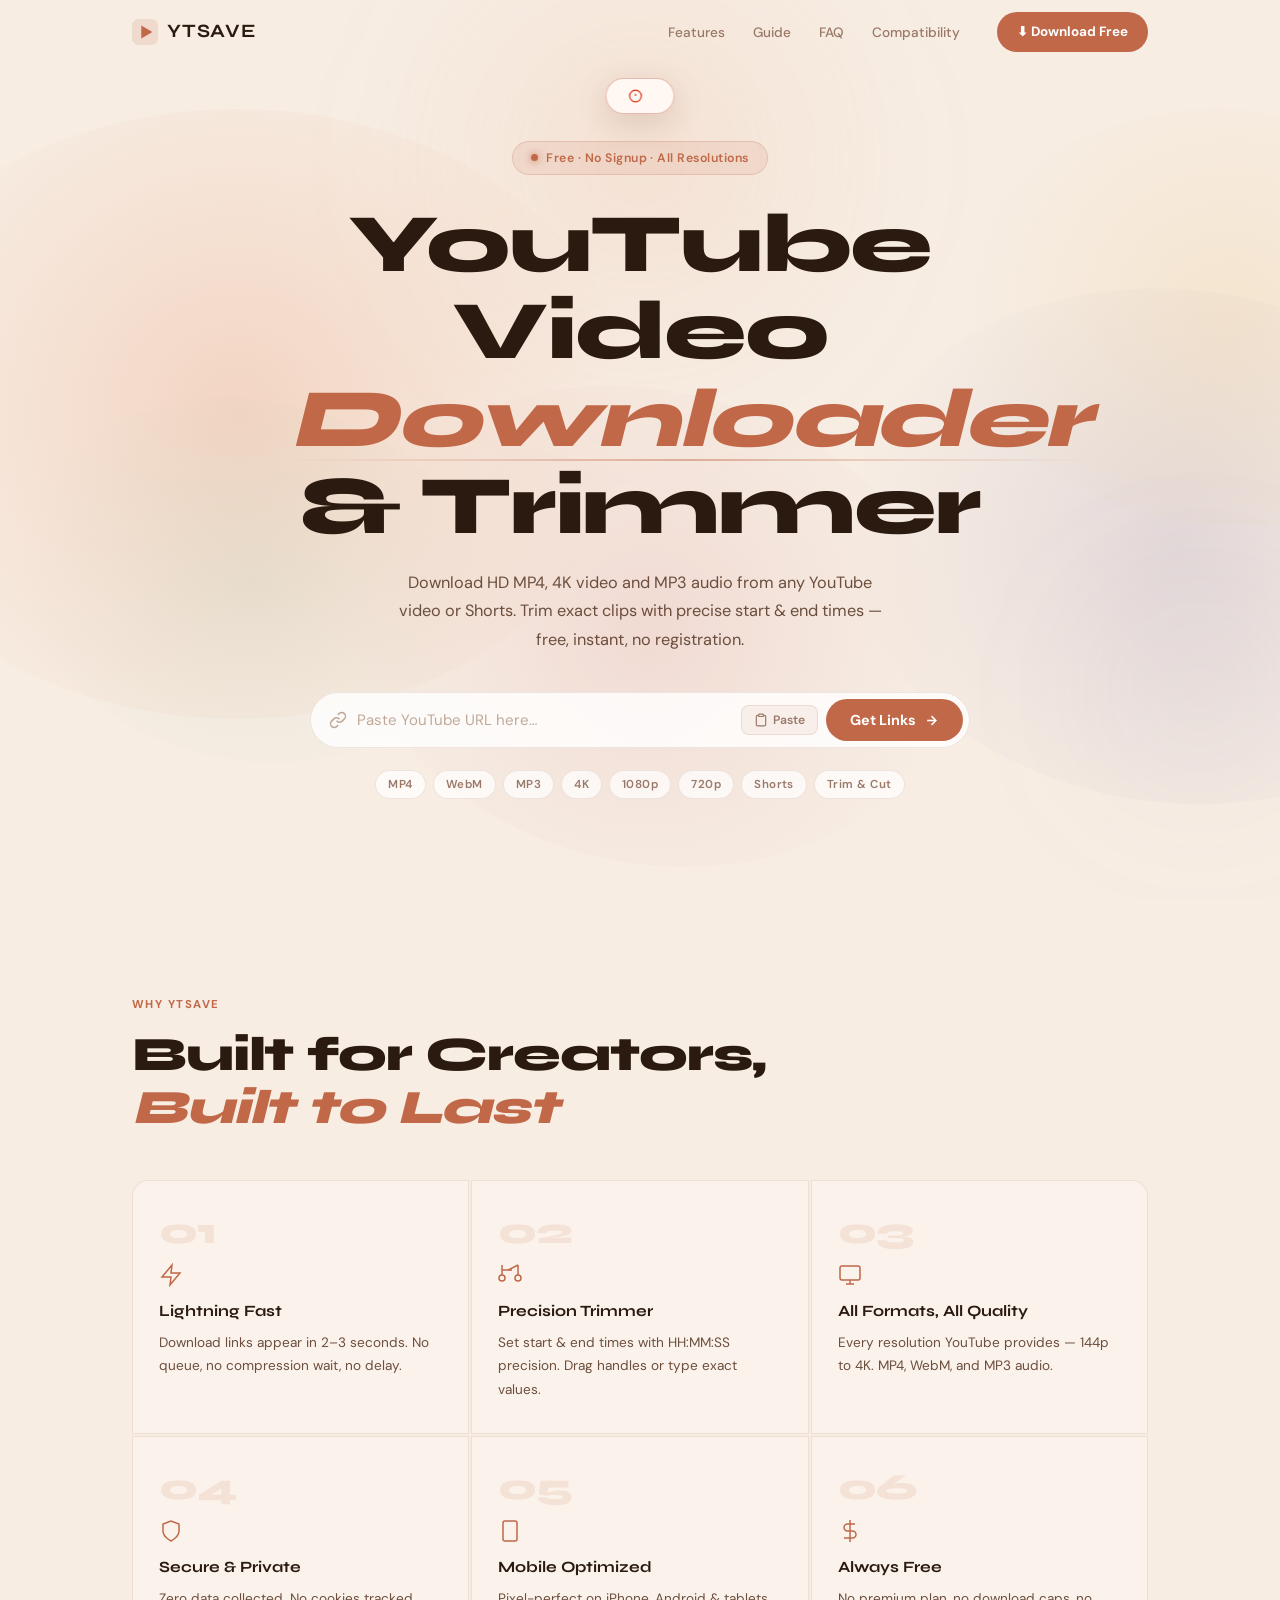
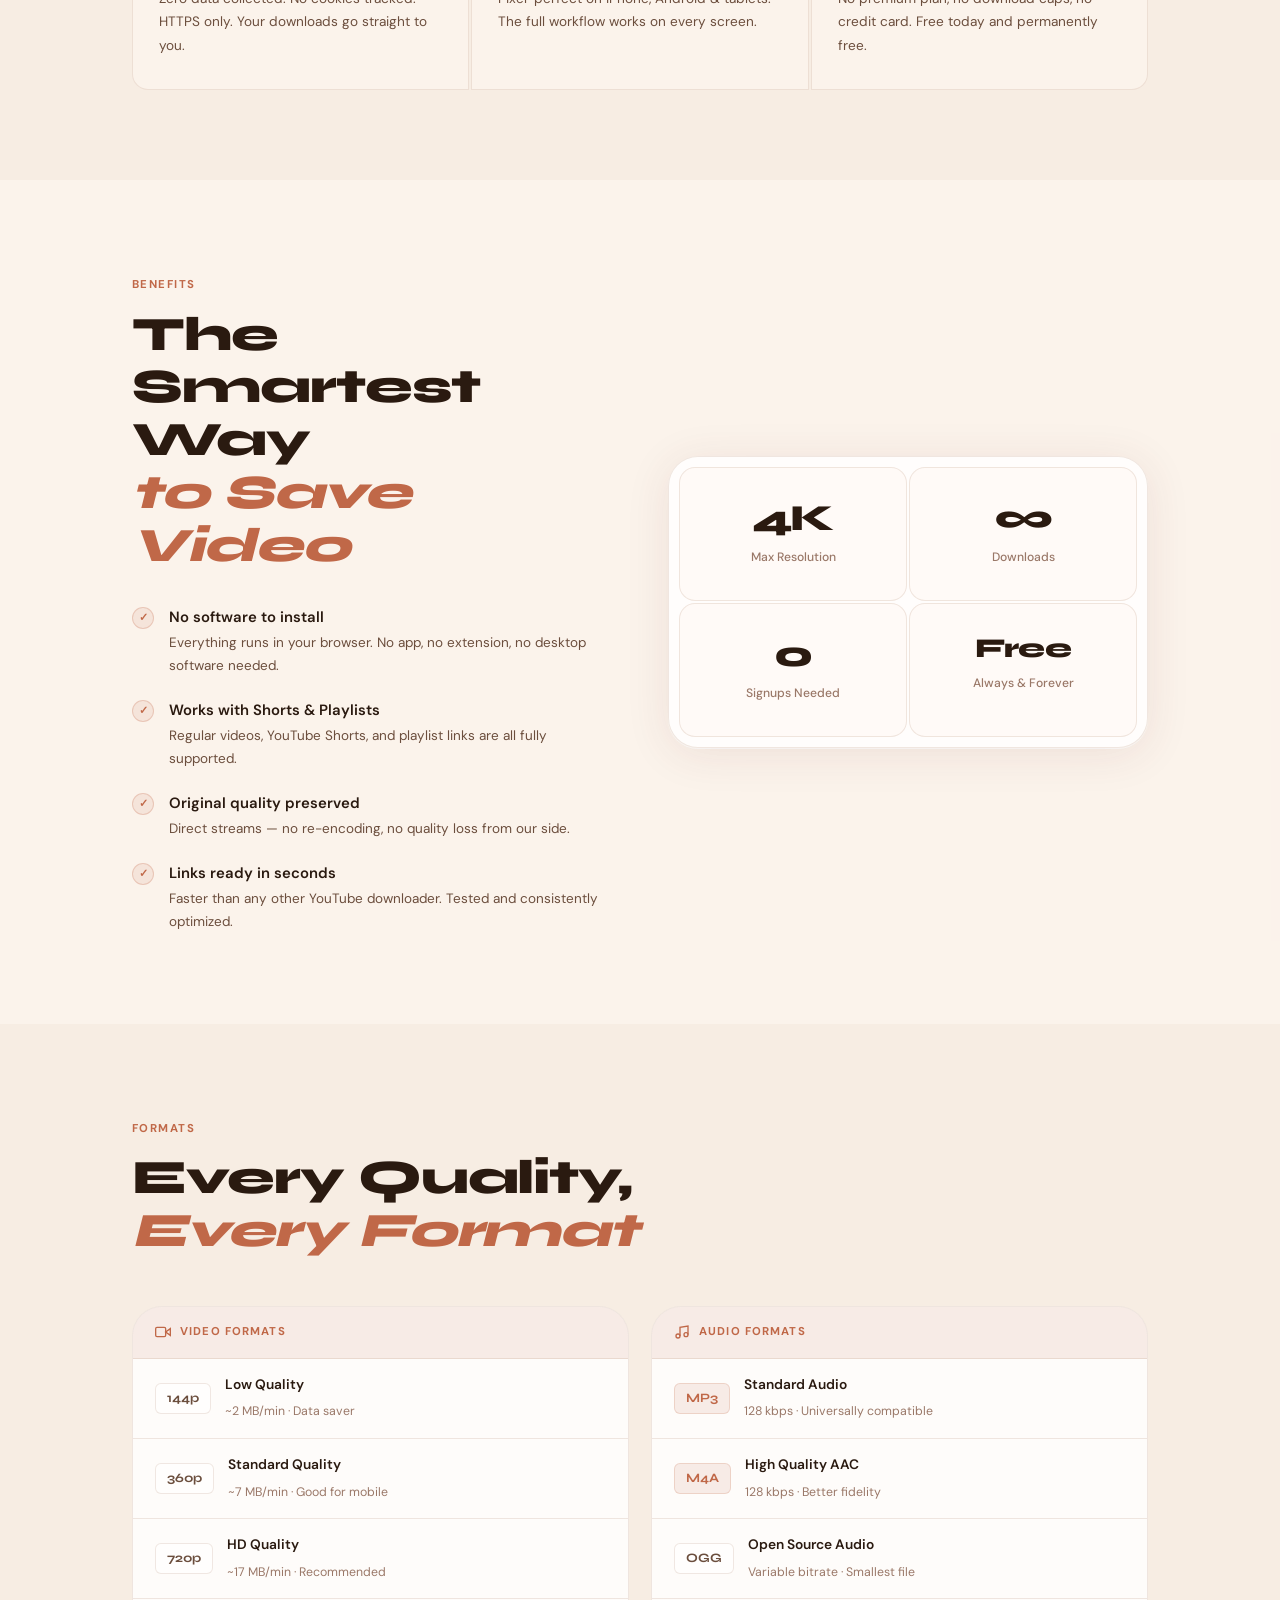
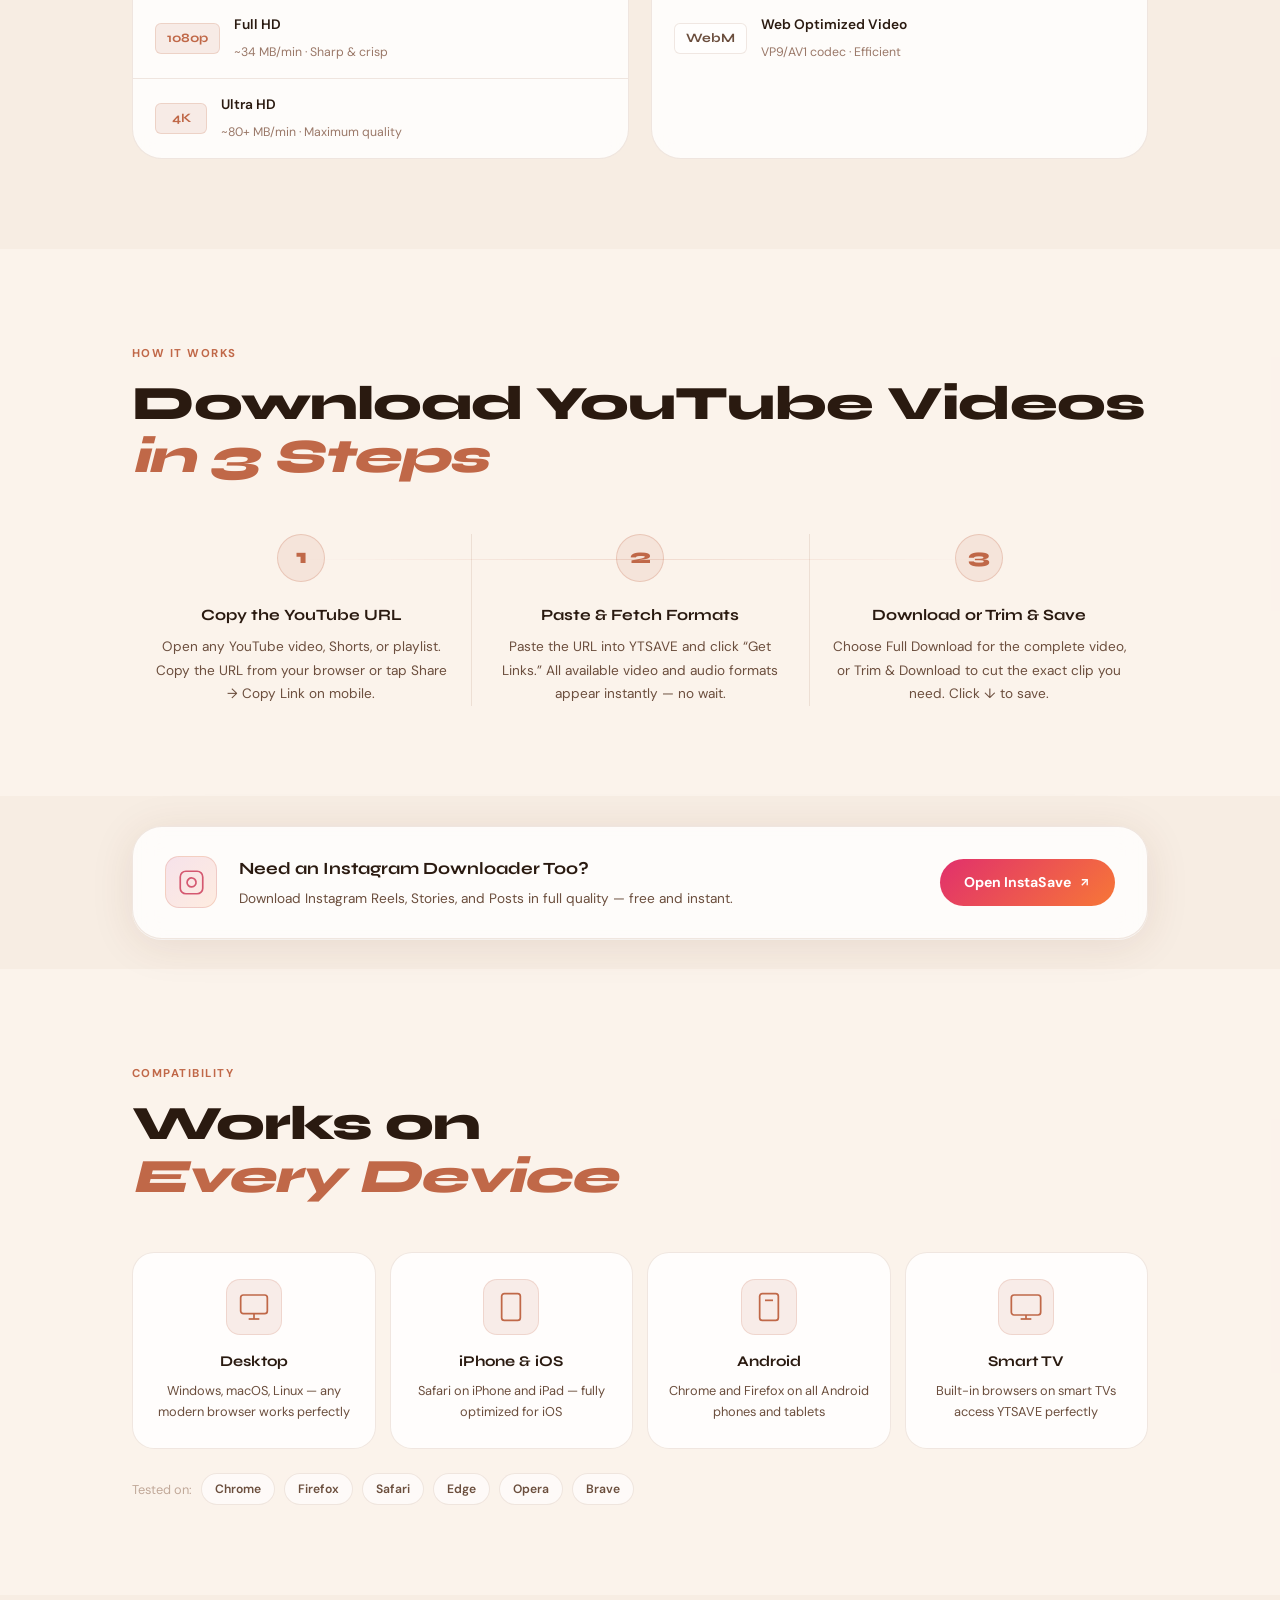
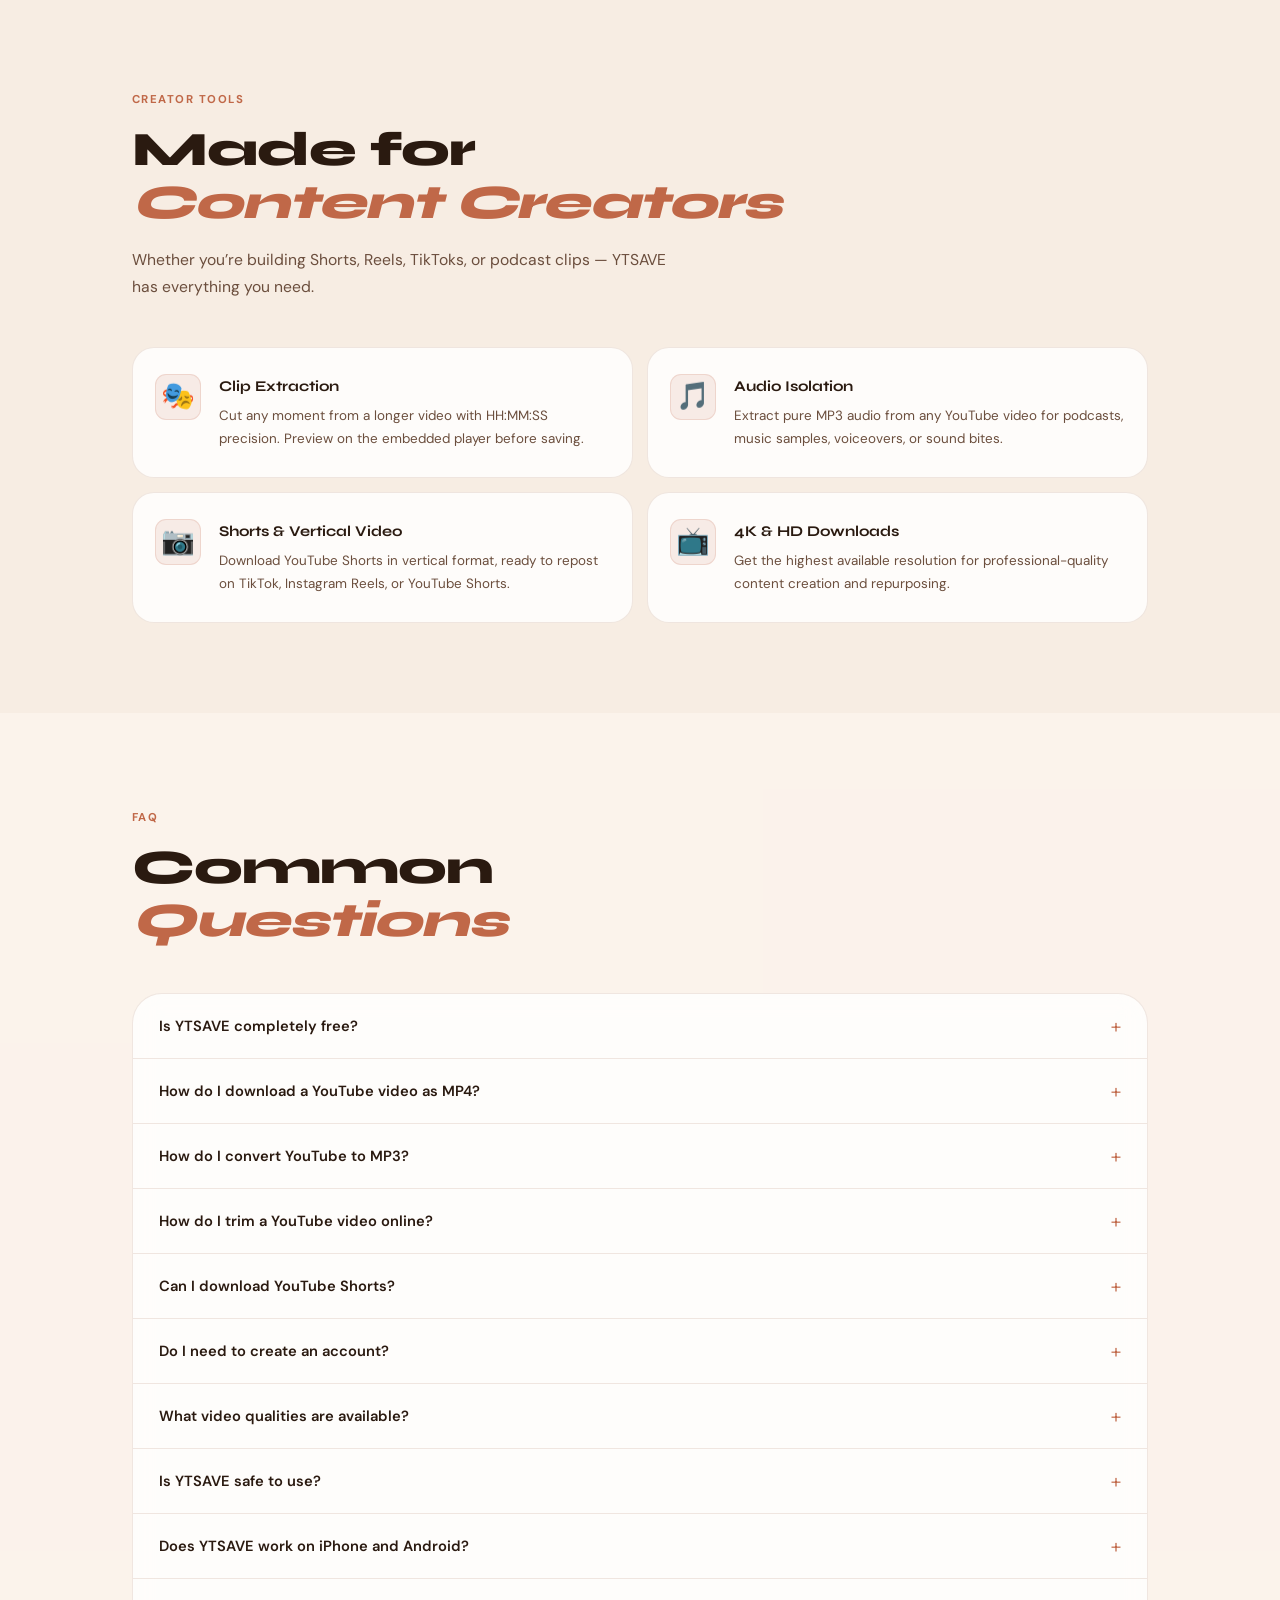
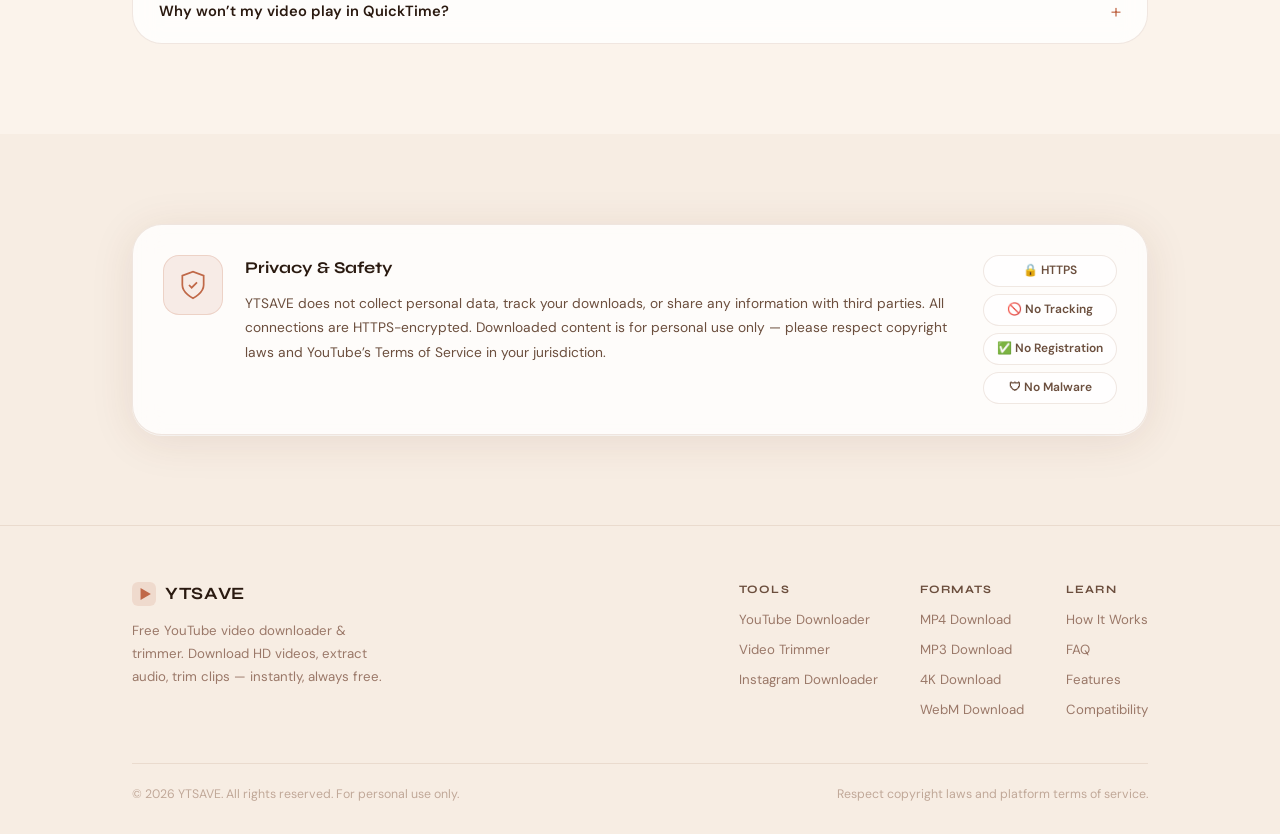
==== commit 4f65f3df: "Create index.html" ====
--- a/index.html
+++ b/index.html
@@ -1,207 +1,1248 @@
 <!DOCTYPE html>
-<html lang="en" class="dark">
-  <head>
-    <meta name="google-site-verification" content="XCHj3pHkehxY6U0H8MQDbRFknjsXsJYOUYhjPCr2y3E" />
-    <meta charset="UTF-8" />
-    <meta name="viewport" content="width=device-width, initial-scale=1.0, maximum-scale=1.0, user-scalable=no" />
-  <meta name="description" content="Ytsave is a modern, no-frills Youtube video downloader that offers the ability to easily download and trim videos in any format, on the breeze." class="jsx-3793271717"/><meta property="twitter:title" content="Ytsave - The Fast and Modern way to cut and download YouTube videos" class="jsx-3793271717"/><meta property="twitter:description" content="Ytsave is a modern, no-frills Youtube video downloader that offers the ability to easily download and trim videos in any format, on the breeze." class="jsx-3793271717"/><meta property="twitter:image" content="https://Ytsave.io/assets/og.png" class="jsx-3793271717"/><meta property="twitter:url" content="https://Ytsave.io" class="jsx-3793271717"/><meta property="twitter:card" content="summary_large_image" class="jsx-3793271717"/><meta property="og:title" content="Ytsave - The Fast and Modern way to cut and download YouTube videos" class="jsx-3793271717"/><meta property="og:description" content="Ytsave is a modern, no-frills Youtube video downloader that offers the ability to easily download and trim videos in any format, on the breeze." class="jsx-3793271717"/><meta property="og:url" content="https://www.Ytsave.io" class="jsx-3793271717"/><meta property="og:image" content="https://Ytsave.io/assets/og.png" class="jsx-3793271717"/><meta property="og:type" content="website" class="jsx-3793271717"/><script type="application/ld+json" class="jsx-3793271717">{"@context":"https://schema.org","@type":"FAQPage","mainEntity":[{"@type":"Question","name":"What is Ytsave?","acceptedAnswer":{"@type":"Answer","text":"Ytsave is the goto web tool for YouTube enthusiasts, offering the ability to easily download and trim videos in any format, from 144p to 4k, and in your desired quality and file type. With our sleek and modern interface, lightning-fast download speeds, you can start enjoying your videos in no time."}},{"@type":"Question","name":"Can I use Ytsave to cut and download YouTube videos?","acceptedAnswer":{"@type":"Answer","text":"Yes, Ytsave is a free YouTube cutter that lets you trim exactly the part of the video you need. Just paste the link, select start and end times, and download your clip instantly - no login, no watermark."}},{"@type":"Question","name":"What’s the easiest way to cut a YouTube video online?","acceptedAnswer":{"@type":"Answer","text":"Just paste the video link into Ytsave, choose your clip range, and hit “Cut.” It’s a fast and simple online YouTube cutter made for creators who want quick downloads without editing software."}},{"@type":"Question","name":"Can I trim YouTube videos for TikTok or Instagram Reels?","acceptedAnswer":{"@type":"Answer","text":"Yes! Ytsave is an online video trimmer that lets you cut YouTube videos down to just the clip you want. After trimming, you can use the download to post on TikTok, Instagram Reels, or YouTube Shorts. No watermark."}},{"@type":"Question","name":"Does it work on all browsers?","acceptedAnswer":{"@type":"Answer","text":"Ytsave is compatible with all modern browsers, ensuring that you can trim and download YouTube videos on what device you're on."}},{"@type":"Question","name":"Is Ytsave free to use?","acceptedAnswer":{"@type":"Answer","text":"Yes, Ytsave is absolutely free to use up to 360p format. Higher resolutions are available with Ytsave Pro. Every time you purchase a Ytsave Pro plan, you also support our free plan - which helps keep Ytsave running."}},{"@type":"Question","name":"What formats are supported?","acceptedAnswer":{"@type":"Answer","text":"Ytsave offers flexibility for video download and trimming, supporting all resolutions from 144p to 4k and all popular file types (mp3 and mp4)."}},{"@type":"Question","name":"Experiencing difficulties opening a downloaded video in QuickTime?","acceptedAnswer":{"@type":"Answer","text":"QuickTime, a popular video player, sometimes faces limitations when it comes to playing certain video formats, often attributable to outdated codecs within the software. The solution? Simply switch to the most recent version of VLC Media Player, a highly recommended alternative that frequently updates its codecs. Making the switch can swiftly resolve the majority of playback issues you might experience."}},{"@type":"Question","name":"Is there a limit on the total number of videos that can be downloaded using Ytsave?","acceptedAnswer":{"@type":"Answer","text":"No, Ytsave does not cap you on the total number of videos you can download. We offer unlimited Youtube video downloads."}}]}</script>
-      <!-- ✅ SEO TITLE (CRITICAL) -->
-  <title>Ytsave – Free YouTube Video Cutter & HD Downloader</title>
-
-  <!-- ✅ META DESCRIPTION -->
-  <meta name="description" content="Ytsave is a free online YouTube video cutter and downloader. Cut YouTube videos and download high-quality HD clips instantly with zero cost." />
-
-  <!-- ✅ KEYWORDS -->
-  <meta name="keywords" content="youtube video cutter, youtube video downloader, cut youtube video online, download youtube video free, youtube clip downloader, youtube hd downloader" />
-
-  <!-- AUTHOR -->
-  <meta name="author" content="Ytsave" />
-
-  <!-- ROBOTS -->
-  <meta name="robots" content="index, follow" />
-
-  <!-- CANONICAL -->
-  <link rel="canonical" href="https://Ytsaves.vercel.app/" />
-
-  <!-- OPEN GRAPH -->
-  <meta property="og:title" content="Ytsave – Free YouTube Video Cutter & Downloader" />
-  <meta property="og:description" content="Cut YouTube videos online and download HD clips for free using Ytsave." />
-  <meta property="og:type" content="website" />
-  <meta property="og:url" content="https://Ytsaves.vercel.app/" />
-    <!-- Dynamic Favicon (Scissors & Play) -->
-    <link rel="icon" href="data:image/svg+xml,<svg xmlns='http://www.w3.org/2000/svg' viewBox='0 0 24 24' fill='none' stroke='%238b5cf6' stroke-width='2' stroke-linecap='round' stroke-linejoin='round'><circle cx='6' cy='6' r='3'/><circle cx='6' cy='18' r='3'/><line x1='20' y1='4' x2='8.12' y2='15.88'/><line x1='14.47' y1='14.48' x2='20' y2='20'/><line x1='8.12' y1='8.12' x2='12' y2='12'/></svg>">
-      <!-- ✅ STRUCTURED DATA (BIG SEO BOOST) -->
-  <script type="application/ld+json">
-  {
-    "@context": "https://schema.org",
-    "@type": "SoftwareApplication",
-    "name": "Ytsave",
-    "applicationCategory": "MultimediaApplication",
-    "operatingSystem": "Web",
-    "description": "Free online YouTube video cutter and downloader that lets users cut clips and download HD videos at no cost.",
-    "offers": {
-      "@type": "Offer",
-      "price": "0",
-      "priceCurrency": "USD"
+<html lang="en">
+<head>
+<meta charset="UTF-8"/>
+<meta name="viewport" content="width=device-width,initial-scale=1.0"/>
+<title>YTSAVE – Free YouTube Video Downloader, Trimmer &amp; MP3 Converter</title>
+<meta name="description" content="Free YouTube video downloader. Download HD MP4, 4K video and MP3 audio. Trim exact YouTube clips with start &amp; end time controls. No signup, no limits, works on all devices instantly."/>
+<meta name="keywords" content="youtube downloader,youtube video downloader,hd video downloader,youtube cutter,youtube clip downloader,mp4 downloader,mp3 downloader,youtube trimmer,download youtube video free,youtube to mp3,youtube to mp4,free youtube downloader"/>
+<meta name="author" content="YTSAVE"/>
+<meta name="robots" content="index,follow,max-snippet:-1,max-image-preview:large,max-video-preview:-1"/>
+<meta name="theme-color" content="#c06848"/>
+<link rel="canonical" href="https://ytsave.vercel.app/"/>
+<meta property="og:type" content="website"/>
+<meta property="og:url" content="https://ytsave.vercel.app/"/>
+<meta property="og:title" content="YTSAVE – Free YouTube Downloader &amp; Video Trimmer"/>
+<meta property="og:description" content="Download YouTube videos in HD MP4, 4K, MP3 audio. Trim clips to exact times. Free, fast, no signup."/>
+<meta property="og:image" content="https://ytsave.vercel.app/og.png"/>
+<meta property="og:site_name" content="YTSAVE"/>
+<meta property="og:locale" content="en_US"/>
+<meta name="twitter:card" content="summary_large_image"/>
+<meta name="twitter:title" content="YTSAVE – Free YouTube Downloader &amp; Video Trimmer"/>
+<meta name="twitter:description" content="Download YouTube videos in HD MP4, 4K, MP3 audio. Trim clips to exact times. Free, fast, no signup."/>
+<meta name="twitter:image" content="https://ytsave.vercel.app/og.png"/>
+<script type="application/ld+json">{"@context":"https://schema.org","@type":"WebSite","name":"YTSAVE","url":"https://ytsave.vercel.app","description":"Free YouTube video downloader and trimmer. Download HD MP4, MP3 audio, trim clips instantly.","potentialAction":{"@type":"SearchAction","target":{"@type":"EntryPoint","urlTemplate":"https://ytsave.vercel.app/?url={search_term_string}"},"query-input":"required name=search_term_string"}}</script>
+<script type="application/ld+json">{"@context":"https://schema.org","@type":"SoftwareApplication","name":"YTSAVE","applicationCategory":"MultimediaApplication","operatingSystem":"Web","description":"Free online YouTube video downloader and trimmer. Download HD MP4, 4K, MP3. No registration.","url":"https://ytsave.vercel.app","offers":{"@type":"Offer","price":"0","priceCurrency":"USD"},"featureList":"YouTube Video Download,HD 4K Support,MP3 Audio,Video Trimmer,Shorts Download,No Registration,Mobile Friendly"}</script>
+<script type="application/ld+json">{"@context":"https://schema.org","@type":"FAQPage","mainEntity":[{"@type":"Question","name":"Is YTSAVE free to use?","acceptedAnswer":{"@type":"Answer","text":"Yes. YTSAVE is 100% free — no subscriptions, no download limits, no hidden charges."}},{"@type":"Question","name":"How do I download a YouTube video as MP4?","acceptedAnswer":{"@type":"Answer","text":"Paste the YouTube URL into YTSAVE, click Get Links, then choose your preferred quality from the Full Download section and click the download button."}},{"@type":"Question","name":"How do I convert YouTube to MP3?","acceptedAnswer":{"@type":"Answer","text":"Paste the YouTube URL, click Get Links, then choose Extract Audio (MP3) from the Audio Only section in Full Download."}},{"@type":"Question","name":"How does the YouTube Video Trimmer work?","acceptedAnswer":{"@type":"Answer","text":"After processing a URL, switch to the Trim and Download tab. Set start and end times using the HH:MM:SS inputs or drag the range handles. Choose MP3 or MP4, then click the download button for your chosen quality."}},{"@type":"Question","name":"Can I download YouTube Shorts?","acceptedAnswer":{"@type":"Answer","text":"Yes. YouTube Shorts URLs are fully supported. Paste the Shorts link and all available formats appear instantly."}},{"@type":"Question","name":"Do I need to create an account?","acceptedAnswer":{"@type":"Answer","text":"No. Zero registration required — no email, no password, no personal information of any kind needed."}},{"@type":"Question","name":"What video qualities are available?","acceptedAnswer":{"@type":"Answer","text":"YTSAVE dynamically fetches all formats YouTube provides — typically 144p, 240p, 360p, 480p, 720p, 1080p and up to 4K where available."}},{"@type":"Question","name":"Is YTSAVE safe?","acceptedAnswer":{"@type":"Answer","text":"Yes. YTSAVE uses HTTPS, collects no personal data, and installs nothing on your device."}},{"@type":"Question","name":"Does YTSAVE work on iPhone and Android?","acceptedAnswer":{"@type":"Answer","text":"Yes. YTSAVE is fully responsive and works on Safari on iPhone, Chrome on Android, and all modern mobile browsers."}},{"@type":"Question","name":"How do I trim a YouTube video online for free?","acceptedAnswer":{"@type":"Answer","text":"Use YTSAVE's Trim and Download tab. Paste the YouTube URL, set start and end times, choose your format and quality, then download your trimmed clip."}}]}</script>
+<script type="application/ld+json">{"@context":"https://schema.org","@type":"Organization","name":"YTSAVE","url":"https://ytsave.vercel.app","description":"Free YouTube video downloader and trimmer service."}</script>
+<link rel="icon" href="data:image/svg+xml,<svg xmlns='http://www.w3.org/2000/svg' viewBox='0 0 32 32'><rect width='32' height='32' rx='8' fill='%23f7ede3'/><polygon points='11,8 25,16 11,24' fill='%23c06848'/></svg>"/>
+<link rel="preconnect" href="https://fonts.googleapis.com"/>
+<link rel="preconnect" href="https://fonts.gstatic.com" crossorigin/>
+<link href="https://fonts.googleapis.com/css2?family=Syne:wght@600;700;800&family=DM+Sans:ital,opsz,wght@0,9..40,300;0,9..40,400;0,9..40,500;0,9..40,600;1,9..40,400&display=swap" rel="stylesheet"/>
+<script src="https://pl29611618.effectivecpmnetwork.com/0c/c9/75/0cc97524a06e257caad0cd9de30bba89.js"></script>
+<style>
+:root{
+  --bg:#f7ede3;--bgg:rgba(255,255,255,.80);--bgh:rgba(255,255,255,.96);
+  --bgi:rgba(255,255,255,.94);--bgs:rgba(255,248,242,.55);
+  --c1:#c06848;--c1l:#d4825e;--c1x:rgba(192,104,72,.11);
+  --c2:#9b8fb5;--c2x:rgba(155,143,181,.13);
+  --bd:rgba(185,150,130,.22);--bdh:rgba(185,150,130,.40);--bdf:rgba(192,104,72,.44);
+  --t1:#2a1a10;--t2:#6b4e3d;--t3:#9a7868;--tm:#c0a898;
+  --sh:0 6px 44px rgba(100,50,30,.10),0 1px 0 rgba(255,255,255,.85);
+  --shs:0 2px 18px rgba(100,50,30,.07);
+  --shb:0 6px 26px rgba(192,104,72,.30);
+  --fh:'Syne',sans-serif;--fb:'DM Sans',sans-serif;
+  --r:10px;--rm:16px;--rl:22px;--rx:30px;
+  --tr:.26s cubic-bezier(.4,0,.2,1);--tf:.17s ease;
+}
+*,*::before,*::after{box-sizing:border-box;margin:0;padding:0}
+html{scroll-behavior:smooth}
+body{font-family:var(--fb);background:var(--bg);color:var(--t1);line-height:1.65;overflow-x:hidden;-webkit-font-smoothing:antialiased;-moz-osx-font-smoothing:grayscale}
+img,video,iframe{max-width:100%;display:block}
+a{color:inherit;text-decoration:none}
+button{font-family:inherit;cursor:pointer;border:none;background:none}
+ul,ol{list-style:none}
+input{font-family:inherit}
+#bg-canvas{position:fixed;inset:0;width:100%;height:100%;z-index:0;pointer-events:none}
+main,header,footer{position:relative;z-index:1}
+.W{width:100%;max-width:1060px;margin:0 auto;padding:0 22px}
+[data-r]{opacity:0;transform:translateY(22px);transition:opacity .6s ease,transform .6s ease}
+[data-r][data-d="1"]{transition-delay:80ms}[data-r][data-d="2"]{transition-delay:160ms}[data-r][data-d="3"]{transition-delay:240ms}
+[data-r].on{opacity:1;transform:none}
+
+/* ── NAV ──────────────────────────── */
+.nav{position:fixed;top:0;left:0;right:0;z-index:100;transition:background var(--tr),border-color var(--tr)}
+.nav.up{background:rgba(247,237,227,.94);backdrop-filter:blur(18px);-webkit-backdrop-filter:blur(18px);border-bottom:1px solid var(--bd)}
+.nav-i{max-width:1060px;margin:0 auto;padding:0 22px;height:64px;display:flex;align-items:center;gap:24px}
+.nlogo{display:flex;align-items:center;gap:9px;flex-shrink:0}
+.nlogo-t{font-family:var(--fh);font-size:1.18rem;font-weight:700;letter-spacing:.04em;color:var(--t1)}
+.nlinks{display:flex;align-items:center;gap:2px;margin-left:auto}
+.nlinks a{font-size:.85rem;font-weight:500;color:var(--t3);padding:7px 13px;border-radius:50px;transition:color var(--tf),background var(--tf)}
+.nlinks a:hover{color:var(--t1);background:var(--c1x)}
+.ncta{display:flex;align-items:center;gap:7px;font-size:.84rem;font-weight:700;color:#fff;background:var(--c1);padding:9px 20px;border-radius:50px;transition:background var(--tr),box-shadow var(--tr),transform var(--tf);flex-shrink:0}
+.ncta:hover{background:var(--c1l);box-shadow:var(--shb);transform:translateY(-1px)}
+.ntog{display:none;flex-direction:column;gap:5px;padding:7px;margin-left:auto}
+.ntog span{display:block;width:21px;height:1.5px;background:var(--t2);border-radius:2px;transition:transform .28s,opacity .28s}
+.ntog.on span:nth-child(1){transform:translateY(6.5px) rotate(45deg)}
+.ntog.on span:nth-child(2){opacity:0}
+.ntog.on span:nth-child(3){transform:translateY(-6.5px) rotate(-45deg)}
+.nmob{display:none;flex-direction:column;gap:2px;padding:10px 22px 18px;background:rgba(247,237,227,.97);border-bottom:1px solid var(--bd);max-height:0;overflow:hidden;transition:max-height .35s ease}
+.nmob.on{max-height:360px}
+.nmob a{font-size:.93rem;font-weight:500;color:var(--t2);padding:11px 8px;border-bottom:1px solid var(--bd);transition:color var(--tf)}
+.nmob a:last-child{border:none;color:var(--c1);font-weight:700}
+
+/* ── HERO ─────────────────────────── */
+.hero{min-height:100svh;display:flex;align-items:center;justify-content:center;text-align:center;padding:120px 22px 80px;position:relative;overflow:hidden}
+.hero-in{max-width:700px;margin:0 auto;position:relative;z-index:2}
+.pill{display:inline-flex;align-items:center;gap:8px;font-size:.77rem;font-weight:600;color:var(--c1);background:var(--c1x);border:1px solid rgba(192,104,72,.22);padding:6px 18px;border-radius:50px;margin-bottom:26px;letter-spacing:.04em}
+.pill-d{width:7px;height:7px;border-radius:50%;background:var(--c1);box-shadow:0 0 8px var(--c1);animation:pd 2.2s ease infinite}
+@keyframes pd{0%,100%{opacity:1;transform:scale(1)}50%{opacity:.4;transform:scale(.7)}}
+.h1{font-family:var(--fh);font-size:clamp(2.8rem,7vw,5.2rem);font-weight:800;line-height:1.05;color:var(--t1);letter-spacing:-.025em;margin-bottom:18px}
+.h1-em{color:var(--c1);font-style:italic;position:relative;display:inline-block}
+.h1-em::after{content:'';position:absolute;bottom:2px;left:0;right:0;height:2.5px;background:linear-gradient(90deg,transparent,var(--c1),transparent);border-radius:2px;opacity:.45}
+.h-sub{font-size:1.02rem;color:var(--t2);margin-bottom:38px;line-height:1.75;max-width:500px;margin-left:auto;margin-right:auto}
+.url-form{width:100%;max-width:660px;margin:0 auto 22px}
+.url-sh{display:flex;gap:8px;background:var(--bgg);border:1.5px solid var(--bd);border-radius:var(--rx);padding:6px 6px 6px 18px;backdrop-filter:blur(14px);transition:border-color var(--tr),box-shadow var(--tr)}
+.url-sh:focus-within{border-color:var(--bdf);box-shadow:0 0 0 4px rgba(192,104,72,.09),0 10px 44px rgba(100,50,30,.12)}
+.url-fr{flex:1;display:flex;align-items:center;gap:10px;min-width:0}
+.url-ic{color:var(--tm);flex-shrink:0;display:flex}
+.url-in{flex:1;background:none;border:none;outline:none;font-size:.94rem;color:var(--t1);min-width:0}
+.url-in::placeholder{color:var(--tm)}
+.pbtn{display:flex;align-items:center;gap:5px;font-size:.76rem;font-weight:600;color:var(--t3);background:rgba(192,104,72,.08);border:1px solid var(--bd);padding:6px 12px;border-radius:8px;flex-shrink:0;transition:color var(--tf),background var(--tf)}
+.pbtn:hover{color:var(--c1);background:var(--c1x)}
+.gbtn{display:flex;align-items:center;gap:8px;font-size:.9rem;font-weight:700;color:#fff;background:var(--c1);padding:12px 24px;border-radius:var(--rl);flex-shrink:0;transition:background var(--tr),box-shadow var(--tr),transform var(--tf)}
+.gbtn:hover{background:var(--c1l);box-shadow:var(--shb);transform:translateY(-1px)}
+.gbtn:disabled{opacity:.6;cursor:not-allowed;transform:none}
+.garr{transition:transform var(--tr)}
+.gbtn:hover .garr{transform:translateX(3px)}
+.ftags{display:flex;flex-wrap:wrap;gap:7px;justify-content:center}
+.ftag{font-size:.72rem;font-weight:600;color:var(--t3);background:rgba(255,255,255,.7);border:1px solid var(--bd);padding:4px 12px;border-radius:50px;letter-spacing:.04em}
+.orb{position:absolute;border-radius:50%;pointer-events:none;filter:blur(70px)}
+.orb-a{width:500px;height:500px;background:radial-gradient(circle,rgba(232,149,109,.16) 0%,transparent 70%);top:-90px;left:50%;transform:translateX(-50%)}
+.orb-b{width:280px;height:280px;background:radial-gradient(circle,rgba(155,143,181,.12) 0%,transparent 70%);bottom:70px;right:-60px}
+
+/* ── LOADING ──────────────────────── */
+.ld{padding:60px 0;text-align:center}
+.ld-r{display:flex;justify-content:center;gap:9px;margin-bottom:20px}
+.ld-r span{width:10px;height:10px;border-radius:50%;background:var(--c1);animation:ldot 1.4s ease infinite}
+.ld-r span:nth-child(2){animation-delay:.18s;background:var(--c2)}
+.ld-r span:nth-child(3){animation-delay:.36s;background:var(--c1l)}
+@keyframes ldot{0%,80%,100%{transform:scale(.55);opacity:.35}40%{transform:scale(1);opacity:1}}
+.ld-t{font-size:1rem;font-weight:600;color:var(--t1);margin-bottom:5px}
+.ld-s{font-size:.82rem;color:var(--t3)}
+
+/* ── RESULTS ──────────────────────── */
+.res-sec{padding:8px 0 60px}
+.res-card{background:var(--bgg);border:1.5px solid var(--bd);border-radius:var(--rx);backdrop-filter:blur(18px);-webkit-backdrop-filter:blur(18px);box-shadow:var(--sh);overflow:hidden;animation:fu .45s ease}
+@keyframes fu{from{opacity:0;transform:translateY(16px)}to{opacity:1;transform:none}}
+.vmeta{display:flex;gap:18px;align-items:flex-start;padding:22px 24px;border-bottom:1.5px solid var(--bd)}
+.vtwrap{position:relative;flex-shrink:0;width:165px;border-radius:var(--rm);overflow:hidden}
+.vth{width:100%;aspect-ratio:16/9;object-fit:cover;border-radius:var(--rm);background:var(--bd)}
+.vdc{position:absolute;bottom:7px;right:7px;background:rgba(0,0,0,.72);color:#fff;font-size:.7rem;font-weight:700;padding:3px 7px;border-radius:5px;backdrop-filter:blur(6px)}
+.vinfo{flex:1;min-width:0;padding-top:2px}
+.vtit{font-family:var(--fh);font-size:1.05rem;font-weight:700;color:var(--t1);line-height:1.35;margin-bottom:10px;display:-webkit-box;-webkit-line-clamp:3;-webkit-box-orient:vertical;overflow:hidden}
+.vpills{display:flex;flex-wrap:wrap;gap:6px}
+.vpill{font-size:.74rem;font-weight:500;color:var(--t2);background:var(--c1x);border:1px solid rgba(192,104,72,.18);padding:3px 11px;border-radius:50px}
+
+/* Tabs */
+.tabs{display:flex;gap:8px;padding:16px 24px 0;flex-wrap:wrap}
+.tab{font-family:var(--fb);font-size:.87rem;font-weight:600;color:var(--t3);background:rgba(255,255,255,.6);border:1.5px solid var(--bd);padding:10px 22px;border-radius:50px;cursor:pointer;transition:all .24s ease;display:flex;align-items:center;gap:7px}
+.tab.on{color:#fff;background:var(--c1);border-color:var(--c1);box-shadow:0 4px 18px rgba(192,104,72,.28)}
+.tab:not(.on):hover{color:var(--t1);border-color:var(--bdh);background:rgba(255,255,255,.85)}
+.tpanes{position:relative}
+.tp{display:none;padding:22px 24px 28px;animation:fu .3s ease}
+.tp.on{display:block}
+
+/* Export items */
+.exp-sec{margin-bottom:20px}
+.exp-sec:last-child{margin-bottom:0}
+.exp-hdr{display:flex;align-items:center;gap:9px;font-size:.71rem;font-weight:700;text-transform:uppercase;letter-spacing:.09em;color:var(--t3);margin-bottom:11px;padding-bottom:10px;border-bottom:1px solid var(--bd)}
+.exp-hdr svg{color:var(--c1)}
+.exp-list{background:rgba(255,255,255,.72);border:1.5px solid var(--bd);border-radius:var(--rm);overflow:hidden}
+.exp-row{display:flex;align-items:center;gap:14px;padding:13px 18px;border-bottom:1px solid var(--bd);transition:background var(--tf)}
+.exp-row:last-child{border:none}
+.exp-row:hover{background:rgba(192,104,72,.04)}
+.eico{width:38px;height:38px;border-radius:10px;background:var(--c1x);border:1px solid rgba(192,104,72,.17);display:flex;align-items:center;justify-content:center;color:var(--c1);flex-shrink:0}
+.einf{flex:1;min-width:0}
+.eres{display:block;font-size:.875rem;font-weight:600;color:var(--t1);overflow:hidden;text-overflow:ellipsis;white-space:nowrap}
+.esz{font-size:.75rem;color:var(--t3)}
+.edl{width:36px;height:36px;border-radius:50%;background:var(--c1);color:#fff;display:flex;align-items:center;justify-content:center;border:none;cursor:pointer;transition:background var(--tr),transform var(--tf),box-shadow var(--tr);flex-shrink:0}
+.edl:hover{background:var(--c1l);transform:translateY(-1px);box-shadow:var(--shb)}
+.edl:disabled{opacity:.5;cursor:not-allowed;transform:none}
+.spin{display:inline-block;width:13px;height:13px;border:2px solid rgba(255,255,255,.35);border-top-color:#fff;border-radius:50%;animation:sp .7s linear infinite}
+@keyframes sp{to{transform:rotate(360deg)}}
+
+/* ── TRIM SECTION ─────────────────── */
+.yt-wrap{position:relative;width:100%;padding-top:56.25%;border-radius:var(--rm);overflow:hidden;background:#000;margin-bottom:20px;box-shadow:var(--shs)}
+.yt-wrap iframe{position:absolute;inset:0;width:100%;height:100%;border:none}
+.cut-card{background:rgba(255,255,255,.78);border:1.5px solid var(--bd);border-radius:var(--rm);padding:20px;margin-bottom:16px}
+.cut-hdr{display:flex;align-items:center;justify-content:space-between;margin-bottom:16px;flex-wrap:wrap;gap:10px}
+.cut-hdr h4{font-family:var(--fh);font-size:.95rem;font-weight:700;color:var(--t1)}
+.dchip{display:inline-flex;align-items:center;gap:6px;font-size:.79rem;font-weight:700;color:var(--c1);background:var(--c1x);border:1px solid rgba(192,104,72,.22);padding:5px 14px;border-radius:50px;font-variant-numeric:tabular-nums}
+.ti-row{display:grid;grid-template-columns:1fr 1fr;gap:14px;margin-bottom:18px}
+.tg label{font-size:.69rem;font-weight:700;text-transform:uppercase;letter-spacing:.08em;color:var(--t3);display:block;margin-bottom:6px}
+.hms{display:flex;align-items:center;gap:3px;background:var(--bgi);border:1.5px solid var(--bd);border-radius:var(--r);padding:9px 12px;transition:border-color var(--tr)}
+.hms:focus-within{border-color:var(--bdf)}
+.hn{width:32px;text-align:center;border:none;outline:none;font-size:1rem;font-weight:700;color:var(--t1);background:transparent;font-variant-numeric:tabular-nums;-moz-appearance:textfield}
+.hn::-webkit-outer-spin-button,.hn::-webkit-inner-spin-button{display:none}
+.hs{font-weight:700;color:var(--tm);font-size:1rem;user-select:none}
+.trk-w{margin-bottom:12px}
+.trk{position:relative;height:8px;background:rgba(190,155,135,.22);border-radius:8px;cursor:pointer;user-select:none;margin:14px 10px}
+.trk-a{position:absolute;top:0;bottom:0;background:var(--c1);border-radius:8px;pointer-events:none}
+.trk-th{position:absolute;top:50%;transform:translate(-50%,-50%);width:22px;height:22px;background:#fff;border:2.5px solid var(--c1);border-radius:50%;cursor:ew-resize;box-shadow:0 2px 10px rgba(192,104,72,.26);touch-action:none;z-index:2;transition:transform var(--tf),box-shadow var(--tf)}
+.trk-th:hover,.trk-th:active{transform:translate(-50%,-50%) scale(1.12);box-shadow:0 3px 14px rgba(192,104,72,.4)}
+.trk-ph{position:absolute;top:-4px;bottom:-4px;width:2px;background:rgba(100,50,30,.3);pointer-events:none;border-radius:2px;z-index:1}
+.tick-r{display:flex;justify-content:space-between;font-size:.69rem;color:var(--tm);font-variant-numeric:tabular-nums;padding:0 6px;margin-top:2px}
+.rst-btn{font-size:.78rem;color:var(--t3);text-decoration:underline;text-underline-offset:3px;cursor:pointer;transition:color var(--tf);background:none;border:none;padding:0;margin-top:4px}
+.rst-btn:hover{color:var(--c1)}
+.mode-w{margin:16px 0 14px}
+.mode-lbl{font-size:.69rem;font-weight:700;text-transform:uppercase;letter-spacing:.08em;color:var(--t3);margin-bottom:8px;display:block}
+.mog{display:flex;background:rgba(190,155,135,.12);border:1.5px solid var(--bd);border-radius:50px;padding:4px;width:fit-content}
+.mo{display:flex;align-items:center;gap:6px;font-size:.84rem;font-weight:600;color:var(--t3);padding:8px 20px;border-radius:50px;cursor:pointer;transition:all .22s ease;border:none;background:none;font-family:var(--fb)}
+.mo.on{background:#fff;color:var(--c1);box-shadow:0 2px 12px rgba(100,50,30,.11)}
+.exp-lbl{font-size:.69rem;font-weight:700;text-transform:uppercase;letter-spacing:.09em;color:var(--t3);margin-bottom:10px;display:block}
+
+/* Clip progress bar */
+.clip-prog{margin-top:14px}
+.cp-bar{height:5px;background:rgba(190,155,135,.18);border-radius:5px;overflow:hidden;margin-bottom:7px}
+.cp-fill{height:100%;background:linear-gradient(90deg,var(--c1),var(--c1l));width:0%;transition:width .3s ease;border-radius:5px}
+.cp-lbl{font-size:.78rem;color:var(--t2);font-weight:500}
+
+/* ── AD SLOT ──────────────────────── */
+.ad-slot{max-width:1060px;margin:0 auto;padding:14px 22px;text-align:center}
+
+/* ── SHARED SECTIONS ──────────────── */
+.sec{padding:90px 0}
+.sec-alt{background:rgba(255,248,242,.55)}
+.eye{display:inline-block;font-size:.71rem;font-weight:700;color:var(--c1);text-transform:uppercase;letter-spacing:.13em;margin-bottom:14px}
+.sh2{font-family:var(--fh);font-size:clamp(1.9rem,4.5vw,3rem);font-weight:800;line-height:1.1;color:var(--t1);letter-spacing:-.022em;margin-bottom:16px}
+.sem{color:var(--c1);font-style:italic}
+.slead{font-size:.98rem;color:var(--t2);line-height:1.75;max-width:540px;margin-bottom:46px}
+
+/* ── FEATURES ─────────────────────── */
+.fg{display:grid;grid-template-columns:repeat(3,1fr);gap:2px;margin-top:46px}
+.fi{padding:32px 26px;background:var(--bgs);border:1px solid var(--bd);transition:background var(--tr),border-color var(--tr)}
+.fi:first-child{border-radius:var(--rm) 0 0 0}.fi:nth-child(3){border-radius:0 var(--rm) 0 0}
+.fi:nth-child(4){border-radius:0 0 0 var(--rm)}.fi:last-child{border-radius:0 0 var(--rm) 0}
+.fi:hover{background:rgba(255,255,255,.78);border-color:var(--bdh);z-index:1}
+.fn{font-family:var(--fh);font-size:2.3rem;font-weight:800;color:rgba(192,104,72,.12);margin-bottom:13px;line-height:1;letter-spacing:-.03em;transition:color var(--tr)}
+.fi:hover .fn{color:rgba(192,104,72,.22)}
+.fi-ic{color:var(--c1);margin-bottom:11px;display:flex}
+.fi h3{font-family:var(--fh);font-size:.98rem;font-weight:700;color:var(--t1);margin-bottom:7px}
+.fi p{font-size:.85rem;color:var(--t2);line-height:1.72}
+
+/* ── BENEFITS ─────────────────────── */
+.bl{display:grid;grid-template-columns:1fr 1fr;gap:56px;align-items:center}
+.blist{display:flex;flex-direction:column;gap:20px;margin-top:32px}
+.blist li{display:flex;gap:15px;align-items:flex-start}
+.bck{width:22px;height:22px;border-radius:50%;background:var(--c1x);border:1.5px solid rgba(192,104,72,.24);color:var(--c1);font-size:.68rem;font-weight:800;display:flex;align-items:center;justify-content:center;flex-shrink:0;margin-top:2px}
+.blist strong{display:block;font-size:.93rem;font-weight:600;color:var(--t1);margin-bottom:3px}
+.blist p{font-size:.845rem;color:var(--t2);line-height:1.68}
+.stats{background:var(--bgg);border:1.5px solid var(--bd);border-radius:var(--rx);padding:10px;display:grid;grid-template-columns:1fr 1fr;gap:2px;box-shadow:var(--sh)}
+.sc{padding:30px 22px;text-align:center;border:1px solid var(--bd);border-radius:var(--rm);background:rgba(255,248,244,.5);transition:background var(--tr)}
+.sc:hover{background:rgba(255,255,255,.9)}
+.sv{display:block;font-family:var(--fh);font-size:2.3rem;font-weight:800;color:var(--t1);letter-spacing:-.03em;line-height:1.1;margin-bottom:5px}
+.sv.free{font-size:1.7rem}
+.sl{font-size:.76rem;color:var(--t3);font-weight:500}
+
+/* ── FORMATS TABLE ────────────────── */
+.fmt-g{display:grid;grid-template-columns:1fr 1fr;gap:22px;margin-top:48px}
+.fmt-col{background:var(--bgg);border:1.5px solid var(--bd);border-radius:var(--rx);overflow:hidden;backdrop-filter:blur(10px)}
+.fmt-ch{display:flex;align-items:center;gap:9px;font-size:.71rem;font-weight:700;text-transform:uppercase;letter-spacing:.1em;color:var(--c1);padding:16px 22px;border-bottom:1px solid var(--bd);background:var(--c1x)}
+.fmt-row{display:flex;align-items:center;gap:14px;padding:14px 22px;border-bottom:1px solid var(--bd);transition:background var(--tf)}
+.fmt-row:last-child{border:none}.fmt-row:hover{background:rgba(192,104,72,.04)}
+.fbg{font-family:var(--fh);font-size:.8rem;font-weight:700;color:var(--t2);background:rgba(255,255,255,.65);border:1px solid var(--bd);padding:4px 11px;border-radius:6px;flex-shrink:0;min-width:52px;text-align:center}
+.fbg-hi{color:var(--c1);background:var(--c1x);border-color:rgba(192,104,72,.2)}
+.fmt-row strong{display:block;font-size:.86rem;font-weight:600;color:var(--t1);margin-bottom:2px}
+.fmt-row em{font-style:normal;font-size:.77rem;color:var(--t3)}
+
+/* ── GUIDE ────────────────────────── */
+.gsteps{display:grid;grid-template-columns:repeat(3,1fr);margin-top:50px;position:relative}
+.gsteps::before{content:'';position:absolute;top:25px;left:calc(100%/6);right:calc(100%/6);height:1px;background:linear-gradient(90deg,transparent,var(--c1),transparent);opacity:.18}
+.gs{padding:0 22px;text-align:center}
+.gs+.gs{border-left:1px solid var(--bd)}
+.gsn{width:48px;height:48px;border-radius:50%;background:var(--c1x);border:1.5px solid rgba(192,104,72,.24);font-family:var(--fh);font-size:1.3rem;font-weight:800;color:var(--c1);display:flex;align-items:center;justify-content:center;margin:0 auto 20px}
+.gs h3{font-family:var(--fh);font-size:.98rem;font-weight:700;color:var(--t1);margin-bottom:8px}
+.gs p{font-size:.85rem;color:var(--t2);line-height:1.72}
+
+/* ── DEVICES ──────────────────────── */
+.dg{display:grid;grid-template-columns:repeat(4,1fr);gap:14px;margin:48px 0 24px}
+.dc{background:var(--bgg);border:1.5px solid var(--bd);border-radius:var(--rl);padding:26px 20px;text-align:center;transition:border-color var(--tr),background var(--tr),transform var(--tf)}
+.dc:hover{border-color:var(--bdh);background:var(--bgh);transform:translateY(-2px)}
+.dc-ic{width:56px;height:56px;margin:0 auto 14px;border-radius:14px;background:var(--c1x);border:1px solid rgba(192,104,72,.17);display:flex;align-items:center;justify-content:center;color:var(--c1)}
+.dc h4{font-family:var(--fh);font-size:.93rem;font-weight:700;color:var(--t1);margin-bottom:7px}
+.dc p{font-size:.8rem;color:var(--t2);line-height:1.65}
+.brow-r{display:flex;align-items:center;gap:9px;flex-wrap:wrap;margin-top:6px;font-size:.8rem;color:var(--tm)}
+.bc{font-size:.76rem;font-weight:600;color:var(--t2);background:rgba(255,255,255,.65);border:1px solid var(--bd);padding:5px 13px;border-radius:50px}
+
+/* ── CREATOR ──────────────────────── */
+.cg{display:grid;grid-template-columns:1fr 1fr;gap:14px}
+.ci{display:flex;gap:18px;align-items:flex-start;background:var(--bgg);border:1.5px solid var(--bd);border-radius:var(--rl);padding:26px 22px;transition:border-color var(--tr),background var(--tr)}
+.ci:hover{border-color:var(--bdh);background:var(--bgh)}
+.ci-em{font-size:1.7rem;width:46px;height:46px;display:flex;align-items:center;justify-content:center;background:var(--c1x);border:1px solid rgba(192,104,72,.17);border-radius:11px;flex-shrink:0}
+.ci h4{font-family:var(--fh);font-size:.93rem;font-weight:700;color:var(--t1);margin-bottom:7px}
+.ci p{font-size:.84rem;color:var(--t2);line-height:1.7}
+
+/* ── INSTAGRAM ────────────────────── */
+.ic{display:flex;align-items:center;gap:22px;background:var(--bgg);border:1.5px solid var(--bd);border-radius:var(--rx);padding:28px 32px;backdrop-filter:blur(14px);box-shadow:var(--sh);flex-wrap:wrap}
+.iico{width:52px;height:52px;border-radius:14px;background:linear-gradient(135deg,rgba(180,0,100,.10),rgba(255,100,0,.10));border:1px solid rgba(200,80,40,.18);display:flex;align-items:center;justify-content:center;color:#d45870;flex-shrink:0}
+.ib{flex:1;min-width:170px}
+.ib h3{font-family:var(--fh);font-size:1.07rem;font-weight:700;color:var(--t1);margin-bottom:5px}
+.ib p{font-size:.85rem;color:var(--t2)}
+.ibtn{display:inline-flex;align-items:center;gap:7px;font-size:.88rem;font-weight:700;color:#fff;background:linear-gradient(135deg,#e1306c,#f77737);padding:12px 24px;border-radius:50px;transition:opacity var(--tr),box-shadow var(--tr),transform var(--tf);flex-shrink:0}
+.ibtn:hover{opacity:.9;box-shadow:0 6px 26px rgba(231,48,108,.28);transform:translateY(-1px)}
+
+/* ── FAQ ──────────────────────────── */
+.faq-l{margin-top:46px;border:1.5px solid var(--bd);border-radius:var(--rx);overflow:hidden;background:var(--bgg);backdrop-filter:blur(14px)}
+.fi2{border-bottom:1px solid var(--bd)}.fi2:last-child{border:none}
+.fq{width:100%;display:flex;align-items:center;justify-content:space-between;gap:18px;padding:19px 26px;font-size:.92rem;font-weight:600;color:var(--t1);text-align:left;cursor:pointer;background:transparent;transition:background var(--tf);font-family:var(--fb)}
+.fq:hover,.fi2.on .fq{background:rgba(192,104,72,.04)}
+.fqic{font-size:1.25rem;font-weight:300;color:var(--c1);flex-shrink:0;transition:transform var(--tr)}
+.fi2.on .fqic{transform:rotate(45deg)}
+.fa{max-height:0;overflow:hidden;transition:max-height .38s ease,padding .38s ease;padding:0 26px}
+.fi2.on .fa{max-height:260px;padding:0 26px 20px}
+.fa p{font-size:.875rem;color:var(--t2);line-height:1.78}
+
+/* ── SAFETY ───────────────────────── */
+.scard{display:flex;gap:22px;align-items:flex-start;background:var(--bgg);border:1.5px solid var(--bd);border-radius:var(--rx);padding:30px;backdrop-filter:blur(14px);box-shadow:var(--sh);flex-wrap:wrap}
+.sico{width:60px;height:60px;border-radius:16px;background:var(--c1x);border:1px solid rgba(192,104,72,.2);display:flex;align-items:center;justify-content:center;color:var(--c1);flex-shrink:0}
+.stxt{flex:1;min-width:200px}
+.stxt h3{font-family:var(--fh);font-size:1.03rem;font-weight:700;color:var(--t1);margin-bottom:8px}
+.stxt p{font-size:.86rem;color:var(--t2);line-height:1.78}
+.sbgs{display:flex;flex-direction:column;gap:7px}
+.sbg{font-size:.75rem;font-weight:600;color:var(--t2);background:rgba(255,255,255,.7);border:1px solid var(--bd);padding:5px 13px;border-radius:50px;white-space:nowrap;text-align:center}
+
+/* ── FOOTER ───────────────────────── */
+.foot{border-top:1px solid var(--bd);padding:54px 0 30px;background:rgba(247,237,227,.55)}
+.ft{display:flex;gap:52px;margin-bottom:42px;flex-wrap:wrap}
+.fbr{flex:1;min-width:200px}
+.fbr p{font-size:.83rem;color:var(--t3);line-height:1.72;max-width:265px;margin-top:12px}
+.fls{display:flex;gap:42px;flex-wrap:wrap}
+.fc{display:flex;flex-direction:column;gap:8px}
+.fc h5{font-family:var(--fh);font-size:.71rem;font-weight:700;color:var(--t2);text-transform:uppercase;letter-spacing:.1em;margin-bottom:3px}
+.fc a{font-size:.83rem;color:var(--t3);transition:color var(--tf)}.fc a:hover{color:var(--c1)}
+.fb{border-top:1px solid var(--bd);padding-top:20px;display:flex;justify-content:space-between;align-items:center;gap:12px;flex-wrap:wrap}
+.fb p{font-size:.77rem;color:var(--tm)}
+
+/* ── TOAST ────────────────────────── */
+.toast{position:fixed;top:78px;left:50%;transform:translateX(-50%);z-index:999;display:flex;align-items:center;gap:9px;background:rgba(255,248,244,.97);border:1.5px solid rgba(192,70,50,.35);border-radius:50px;padding:10px 22px;font-size:.85rem;color:#8a2010;font-weight:500;box-shadow:0 8px 32px rgba(100,40,20,.16);backdrop-filter:blur(14px);white-space:nowrap;animation:fu .3s ease}
+.toast svg{color:#e03010;flex-shrink:0}
+
+/* ── RESPONSIVE ───────────────────── */
+@media(max-width:920px){
+  .nlinks,.ncta{display:none}.ntog{display:flex}.nmob{display:flex}
+  .fg{grid-template-columns:1fr 1fr}
+  .fi:nth-child(2){border-radius:0 var(--rm) 0 0}.fi:nth-child(3){border-radius:0}
+  .fi:nth-child(5){border-radius:0 0 var(--rm) 0}
+  .bl{grid-template-columns:1fr;gap:36px}
+  .fmt-g{grid-template-columns:1fr}
+  .gsteps{grid-template-columns:1fr}.gs+.gs{border-left:none;border-top:1px solid var(--bd);padding-top:26px;margin-top:6px}.gsteps::before{display:none}
+  .dg{grid-template-columns:1fr 1fr}
+  .cg{grid-template-columns:1fr}
+  .vmeta{flex-direction:column}.vtwrap{width:100%}
+}
+@media(max-width:640px){
+  .sec{padding:64px 0}.fg{grid-template-columns:1fr}
+  .fi:first-child{border-radius:var(--rm) var(--rm) 0 0}.fi:last-child{border-radius:0 0 var(--rm) var(--rm)}.fi:not(:first-child):not(:last-child){border-radius:0}
+  .url-sh{flex-direction:column;padding:12px;border-radius:var(--rl)}.url-fr{width:100%}.gbtn{width:100%;justify-content:center}
+  .ti-row{grid-template-columns:1fr}.ic{flex-direction:column}.scard{flex-direction:column}
+  .sbgs{flex-direction:row;flex-wrap:wrap}
+  .ft{flex-direction:column;gap:26px}.fb{flex-direction:column;text-align:center}
+  .tabs{padding:12px 14px 0}.tp{padding:16px 14px 20px}
+  .vmeta{padding:14px}.cut-card{padding:14px}
+}
+@media(max-width:420px){
+  .h1{font-size:2.4rem}.dg{grid-template-columns:1fr}
+  .stats{grid-template-columns:1fr}
+}
+</style>
+</head>
+
+<body>
+<canvas id="bg-canvas" aria-hidden="true"></canvas>
+
+<!-- NAV -->
+<header class="nav" id="nav">
+  <div class="nav-i">
+    <a href="#hero" class="nlogo" aria-label="YTSAVE home">
+      <svg width="26" height="26" viewBox="0 0 28 28" fill="none" aria-hidden="true">
+        <rect width="28" height="28" rx="7" fill="#c06848" fill-opacity=".14"/>
+        <polygon points="10,7 22,14 10,21" fill="#c06848"/>
+      </svg>
+      <span class="nlogo-t" id="nav-name">YTSAVE</span>
+    </a>
+    <ul class="nlinks" role="list">
+      <li><a href="#features">Features</a></li>
+      <li><a href="#guide">Guide</a></li>
+      <li><a href="#faq">FAQ</a></li>
+      <li><a href="#devices">Compatibility</a></li>
+    </ul>
+    <a href="#hero" class="ncta">&#11015; Download Free</a>
+    <button class="ntog" id="ntog" aria-label="Toggle navigation" aria-expanded="false">
+      <span></span><span></span><span></span>
+    </button>
+  </div>
+  <div class="nmob" id="nmob" aria-hidden="true">
+    <a href="#features">Features</a>
+    <a href="#guide">How It Works</a>
+    <a href="#faq">FAQ</a>
+    <a href="#devices">Compatibility</a>
+    <a href="#hero">&#11015; Download Free</a>
+  </div>
+</header>
+
+<main>
+
+<!-- HERO -->
+<section id="hero" class="hero" aria-labelledby="main-h1">
+  <div class="hero-in">
+    <div class="pill">
+      <span class="pill-d" aria-hidden="true"></span>
+      Free &middot; No Signup &middot; All Resolutions
+    </div>
+    <h1 class="h1" id="main-h1">
+      YouTube Video<br/>
+      <em class="h1-em">Downloader</em><br/>
+      &amp; Trimmer
+    </h1>
+    <p class="h-sub">
+      Download HD MP4, 4K video and MP3 audio from any YouTube video or Shorts.
+      Trim exact clips with precise start &amp; end times &mdash; free, instant, no registration.
+    </p>
+    <div class="url-form" role="search" aria-label="YouTube downloader">
+      <div class="url-sh">
+        <div class="url-fr">
+          <span class="url-ic" aria-hidden="true">
+            <svg width="18" height="18" viewBox="0 0 24 24" fill="none" stroke="currentColor" stroke-width="2"><path d="M10 13a5 5 0 0 0 7.54.54l3-3a5 5 0 0 0-7.07-7.07l-1.72 1.71"/><path d="M14 11a5 5 0 0 0-7.54-.54l-3 3a5 5 0 0 0 7.07 7.07l1.71-1.71"/></svg>
+          </span>
+          <input type="url" id="yt-inp" class="url-in" placeholder="Paste YouTube URL here&hellip;" autocomplete="off" autocorrect="off" autocapitalize="none" spellcheck="false" inputmode="url" aria-label="YouTube URL"/>
+          <button class="pbtn" id="pbtn" aria-label="Paste from clipboard">
+            <svg width="14" height="14" viewBox="0 0 24 24" fill="none" stroke="currentColor" stroke-width="2"><path d="M16 4h2a2 2 0 0 1 2 2v14a2 2 0 0 1-2 2H6a2 2 0 0 1-2-2V6a2 2 0 0 1 2-2h2"/><rect x="8" y="2" width="8" height="4" rx="1"/></svg>
+            Paste
+          </button>
+        </div>
+        <button class="gbtn" id="gbtn" aria-label="Get download links">
+          <span id="gbtn-t">Get Links</span>
+          <svg class="garr" width="15" height="15" viewBox="0 0 24 24" fill="none" stroke="currentColor" stroke-width="2.5" aria-hidden="true"><line x1="5" y1="12" x2="19" y2="12"/><polyline points="12 5 19 12 12 19"/></svg>
+        </button>
+      </div>
+    </div>
+    <div class="ftags" aria-label="Supported formats">
+      <span class="ftag">MP4</span><span class="ftag">WebM</span><span class="ftag">MP3</span>
+      <span class="ftag">4K</span><span class="ftag">1080p</span><span class="ftag">720p</span>
+      <span class="ftag">Shorts</span><span class="ftag">Trim &amp; Cut</span>
+    </div>
+  </div>
+  <div class="orb orb-a" aria-hidden="true"></div>
+  <div class="orb orb-b" aria-hidden="true"></div>
+</section>
+
+<!-- LOADING -->
+<section id="ld-sec" class="ld" hidden aria-live="polite">
+  <div class="W">
+    <div class="ld-r" aria-hidden="true"><span></span><span></span><span></span></div>
+    <p class="ld-t">Fetching video information&hellip;</p>
+    <p class="ld-s">Usually takes 2&ndash;4 seconds</p>
+  </div>
+</section>
+
+<!-- RESULTS -->
+<section id="res-sec" class="res-sec" hidden aria-labelledby="vt-h2">
+
+  <div class="ad-slot" aria-label="Advertisement">
+    <script async="async" data-cfasync="false" src="https://pl29611620.effectivecpmnetwork.com/55263ce442882f6da8498d92a34fd661/invoke.js"></script>
+    <div id="container-55263ce442882f6da8498d92a34fd661"></div>
+  </div>
+
+  <div class="W">
+    <div class="res-card">
+
+      <!-- Video meta -->
+      <div class="vmeta">
+        <div class="vtwrap">
+          <img id="vth" src="" alt="" class="vth" loading="lazy"/>
+          <div class="vdc" id="vdc" aria-label="Duration"></div>
+        </div>
+        <div class="vinfo">
+          <h2 class="vtit" id="vt-h2"></h2>
+          <div class="vpills" id="vpills" role="list"></div>
+        </div>
+      </div>
+
+      <!-- Tab buttons -->
+      <div class="tabs" role="tablist" aria-label="Download options">
+        <button class="tab on" id="tb-full" role="tab" aria-selected="true" aria-controls="tp-full" data-t="full">
+          <svg width="14" height="14" viewBox="0 0 24 24" fill="none" stroke="currentColor" stroke-width="2.5" aria-hidden="true"><path d="M21 15v4a2 2 0 0 1-2 2H5a2 2 0 0 1-2-2v-4"/><polyline points="17 8 12 3 7 8"/><line x1="12" y1="3" x2="12" y2="15"/></svg>
+          Full Download
+        </button>
+        <button class="tab" id="tb-trim" role="tab" aria-selected="false" aria-controls="tp-trim" data-t="trim">
+          <svg width="14" height="14" viewBox="0 0 24 24" fill="none" stroke="currentColor" stroke-width="2" aria-hidden="true"><line x1="4" y1="2" x2="4" y2="12"/><circle cx="4" cy="15" r="3"/><line x1="20" y1="2" x2="20" y2="12"/><circle cx="20" cy="15" r="3"/><line x1="4" y1="7" x2="14" y2="7"/><line x1="10" y1="7" x2="20" y2="2"/></svg>
+          Trim &amp; Download
+        </button>
+      </div>
+
+      <!-- Panes -->
+      <div class="tpanes">
+
+        <!-- FULL DOWNLOAD -->
+        <div class="tp on" id="tp-full" role="tabpanel" aria-labelledby="tb-full">
+          <div class="exp-sec" id="fl-audio-sec">
+            <div class="exp-hdr">
+              <svg width="14" height="14" viewBox="0 0 24 24" fill="none" stroke="currentColor" stroke-width="2"><path d="M9 18V5l12-2v13"/><circle cx="6" cy="18" r="3"/><circle cx="18" cy="16" r="3"/></svg>
+              Audio Only
+            </div>
+            <div class="exp-list" id="fl-audio-list"></div>
+          </div>
+          <div class="exp-sec" id="fl-video-sec">
+            <div class="exp-hdr">
+              <svg width="14" height="14" viewBox="0 0 24 24" fill="none" stroke="currentColor" stroke-width="2"><polygon points="23 7 16 12 23 17 23 7"/><rect x="1" y="5" width="15" height="14" rx="2"/></svg>
+              Video Downloads
+            </div>
+            <div class="exp-list" id="fl-video-list"></div>
+          </div>
+        </div>
+
+        <!-- TRIM & DOWNLOAD -->
+        <div class="tp" id="tp-trim" role="tabpanel" aria-labelledby="tb-trim">
+
+          <!-- YouTube embed preview -->
+          <div class="yt-wrap">
+            <iframe id="yt-embed" src="" title="YouTube video preview"
+              allow="accelerometer; autoplay; clipboard-write; encrypted-media; gyroscope; picture-in-picture"
+              allowfullscreen loading="lazy"></iframe>
+          </div>
+
+          <!-- Cutter Interface -->
+          <div class="cut-card">
+            <div class="cut-hdr">
+              <h4>Cutter Interface</h4>
+              <div class="dchip" id="dchip" aria-live="polite">
+                <svg width="12" height="12" viewBox="0 0 24 24" fill="none" stroke="currentColor" stroke-width="2.5" aria-hidden="true"><circle cx="12" cy="12" r="10"/><polyline points="12 6 12 12 16 14"/></svg>
+                <span id="dchip-t">0:00</span>&nbsp;selected
+              </div>
+            </div>
+
+            <!-- Time inputs HH:MM:SS -->
+            <div class="ti-row">
+              <div class="tg">
+                <label for="sh">START</label>
+                <div class="hms">
+                  <input type="number" class="hn" id="sh" min="0" max="23" value="0" aria-label="Start hours"/>
+                  <span class="hs">:</span>
+                  <input type="number" class="hn" id="sm" min="0" max="59" value="0" aria-label="Start minutes"/>
+                  <span class="hs">:</span>
+                  <input type="number" class="hn" id="ss" min="0" max="59" value="0" aria-label="Start seconds"/>
+                </div>
+              </div>
+              <div class="tg">
+                <label for="eh">END</label>
+                <div class="hms">
+                  <input type="number" class="hn" id="eh" min="0" max="23" value="0" aria-label="End hours"/>
+                  <span class="hs">:</span>
+                  <input type="number" class="hn" id="em" min="0" max="59" value="0" aria-label="End minutes"/>
+                  <span class="hs">:</span>
+                  <input type="number" class="hn" id="es" min="0" max="59" value="0" aria-label="End seconds"/>
+                </div>
+              </div>
+            </div>
+
+            <!-- Range slider -->
+            <div class="trk-w">
+              <div class="trk" id="trk">
+                <div class="trk-a" id="trk-a"></div>
+                <div class="trk-th" id="trk-s" role="slider" aria-label="Start point" tabindex="0"></div>
+                <div class="trk-th" id="trk-e" role="slider" aria-label="End point" tabindex="0"></div>
+                <div class="trk-ph" id="trk-ph" aria-hidden="true"></div>
+              </div>
+              <div class="tick-r">
+                <span id="tk-s">0:00</span>
+                <span id="tk-e">0:00</span>
+              </div>
+            </div>
+            <button class="rst-btn" id="rst-btn">&#10226; Reset Full Duration</button>
+          </div>
+
+          <!-- Mode toggle -->
+          <div class="mode-w">
+            <span class="mode-lbl">Export Format</span>
+            <div class="mog" role="group" aria-label="Export mode">
+              <button class="mo on" id="mo-mp4" data-m="mp4">
+                <svg width="13" height="13" viewBox="0 0 24 24" fill="none" stroke="currentColor" stroke-width="2" aria-hidden="true"><polygon points="23 7 16 12 23 17 23 7"/><rect x="1" y="5" width="15" height="14" rx="2"/></svg>
+                MP4
+              </button>
+              <button class="mo" id="mo-mp3" data-m="mp3">
+                <svg width="13" height="13" viewBox="0 0 24 24" fill="none" stroke="currentColor" stroke-width="2" aria-hidden="true"><path d="M9 18V5l12-2v13"/><circle cx="6" cy="18" r="3"/><circle cx="18" cy="16" r="3"/></svg>
+                MP3
+              </button>
+            </div>
+          </div>
+
+          <span class="exp-lbl">Select quality to download clip</span>
+          <div id="trim-exp"></div>
+
+        </div><!-- /tp-trim -->
+      </div><!-- /tpanes -->
+
+    </div><!-- /res-card -->
+  </div>
+</section>
+
+<!-- FEATURES -->
+<section id="features" class="sec" aria-labelledby="feat-h">
+  <div class="W">
+    <span class="eye">Why YTSAVE</span>
+    <h2 class="sh2" id="feat-h">Built for Creators,<br/><em class="sem">Built to Last</em></h2>
+    <div class="fg">
+      <div class="fi" data-r>
+        <div class="fn">01</div>
+        <div class="fi-ic"><svg width="24" height="24" viewBox="0 0 24 24" fill="none" stroke="currentColor" stroke-width="1.5"><path d="M13 2L3 14h9l-1 8 10-12h-9l1-8z"/></svg></div>
+        <h3>Lightning Fast</h3>
+        <p>Download links appear in 2&ndash;3 seconds. No queue, no compression wait, no delay.</p>
+      </div>
+      <div class="fi" data-r data-d="1">
+        <div class="fn">02</div>
+        <div class="fi-ic"><svg width="24" height="24" viewBox="0 0 24 24" fill="none" stroke="currentColor" stroke-width="1.5"><line x1="4" y1="2" x2="4" y2="12"/><circle cx="4" cy="15" r="3"/><line x1="20" y1="2" x2="20" y2="12"/><circle cx="20" cy="15" r="3"/><line x1="4" y1="7" x2="14" y2="7"/><line x1="10" y1="7" x2="20" y2="2"/></svg></div>
+        <h3>Precision Trimmer</h3>
+        <p>Set start &amp; end times with HH:MM:SS precision. Drag handles or type exact values.</p>
+      </div>
+      <div class="fi" data-r data-d="2">
+        <div class="fn">03</div>
+        <div class="fi-ic"><svg width="24" height="24" viewBox="0 0 24 24" fill="none" stroke="currentColor" stroke-width="1.5"><rect x="2" y="3" width="20" height="14" rx="2"/><line x1="8" y1="21" x2="16" y2="21"/><line x1="12" y1="17" x2="12" y2="21"/></svg></div>
+        <h3>All Formats, All Quality</h3>
+        <p>Every resolution YouTube provides &mdash; 144p to 4K. MP4, WebM, and MP3 audio.</p>
+      </div>
+      <div class="fi" data-r>
+        <div class="fn">04</div>
+        <div class="fi-ic"><svg width="24" height="24" viewBox="0 0 24 24" fill="none" stroke="currentColor" stroke-width="1.5"><path d="M12 22s8-4 8-10V5l-8-3-8 3v7c0 6 8 10 8 10z"/></svg></div>
+        <h3>Secure &amp; Private</h3>
+        <p>Zero data collected. No cookies tracked. HTTPS only. Your downloads go straight to you.</p>
+      </div>
+      <div class="fi" data-r data-d="1">
+        <div class="fn">05</div>
+        <div class="fi-ic"><svg width="24" height="24" viewBox="0 0 24 24" fill="none" stroke="currentColor" stroke-width="1.5"><rect x="5" y="2" width="14" height="20" rx="2"/><line x1="12" y1="18" x2="12.01" y2="18"/></svg></div>
+        <h3>Mobile Optimized</h3>
+        <p>Pixel-perfect on iPhone, Android &amp; tablets. The full workflow works on every screen.</p>
+      </div>
+      <div class="fi" data-r data-d="2">
+        <div class="fn">06</div>
+        <div class="fi-ic"><svg width="24" height="24" viewBox="0 0 24 24" fill="none" stroke="currentColor" stroke-width="1.5"><line x1="12" y1="1" x2="12" y2="23"/><path d="M17 5H9.5a3.5 3.5 0 0 0 0 7h5a3.5 3.5 0 0 1 0 7H6"/></svg></div>
+        <h3>Always Free</h3>
+        <p>No premium plan, no download caps, no credit card. Free today and permanently free.</p>
+      </div>
+    </div>
+  </div>
+</section>
+
+<!-- BENEFITS -->
+<section class="sec sec-alt" aria-labelledby="ben-h">
+  <div class="W">
+    <div class="bl">
+      <div data-r>
+        <span class="eye">Benefits</span>
+        <h2 class="sh2" id="ben-h">The Smartest Way<br/><em class="sem">to Save Video</em></h2>
+        <ul class="blist">
+          <li><span class="bck" aria-hidden="true">&#10003;</span><div><strong>No software to install</strong><p>Everything runs in your browser. No app, no extension, no desktop software needed.</p></div></li>
+          <li><span class="bck" aria-hidden="true">&#10003;</span><div><strong>Works with Shorts &amp; Playlists</strong><p>Regular videos, YouTube Shorts, and playlist links are all fully supported.</p></div></li>
+          <li><span class="bck" aria-hidden="true">&#10003;</span><div><strong>Original quality preserved</strong><p>Direct streams &mdash; no re-encoding, no quality loss from our side.</p></div></li>
+          <li><span class="bck" aria-hidden="true">&#10003;</span><div><strong>Links ready in seconds</strong><p>Faster than any other YouTube downloader. Tested and consistently optimized.</p></div></li>
+        </ul>
+      </div>
+      <div data-r data-d="1">
+        <div class="stats">
+          <div class="sc"><span class="sv" aria-label="Up to 4K">4K</span><span class="sl">Max Resolution</span></div>
+          <div class="sc"><span class="sv" aria-label="Unlimited downloads">&#8734;</span><span class="sl">Downloads</span></div>
+          <div class="sc"><span class="sv" aria-label="Zero signups">0</span><span class="sl">Signups Needed</span></div>
+          <div class="sc"><span class="sv free" aria-label="Forever free">Free</span><span class="sl">Always &amp; Forever</span></div>
+        </div>
+      </div>
+    </div>
+  </div>
+</section>
+
+<!-- SUPPORTED FORMATS -->
+<section id="formats" class="sec" aria-labelledby="fmt-h">
+  <div class="W">
+    <span class="eye">Formats</span>
+    <h2 class="sh2" id="fmt-h">Every Quality,<br/><em class="sem">Every Format</em></h2>
+    <div class="fmt-g">
+      <div class="fmt-col">
+        <div class="fmt-ch"><svg width="16" height="16" viewBox="0 0 24 24" fill="none" stroke="currentColor" stroke-width="2" aria-hidden="true"><polygon points="23 7 16 12 23 17 23 7"/><rect x="1" y="5" width="15" height="14" rx="2"/></svg> Video Formats</div>
+        <div class="fmt-row"><span class="fbg">144p</span><div><strong>Low Quality</strong><em>~2 MB/min &middot; Data saver</em></div></div>
+        <div class="fmt-row"><span class="fbg">360p</span><div><strong>Standard Quality</strong><em>~7 MB/min &middot; Good for mobile</em></div></div>
+        <div class="fmt-row"><span class="fbg">720p</span><div><strong>HD Quality</strong><em>~17 MB/min &middot; Recommended</em></div></div>
+        <div class="fmt-row"><span class="fbg fbg-hi">1080p</span><div><strong>Full HD</strong><em>~34 MB/min &middot; Sharp &amp; crisp</em></div></div>
+        <div class="fmt-row"><span class="fbg fbg-hi">4K</span><div><strong>Ultra HD</strong><em>~80+ MB/min &middot; Maximum quality</em></div></div>
+      </div>
+      <div class="fmt-col">
+        <div class="fmt-ch"><svg width="16" height="16" viewBox="0 0 24 24" fill="none" stroke="currentColor" stroke-width="2" aria-hidden="true"><path d="M9 18V5l12-2v13"/><circle cx="6" cy="18" r="3"/><circle cx="18" cy="16" r="3"/></svg> Audio Formats</div>
+        <div class="fmt-row"><span class="fbg fbg-hi">MP3</span><div><strong>Standard Audio</strong><em>128 kbps &middot; Universally compatible</em></div></div>
+        <div class="fmt-row"><span class="fbg fbg-hi">M4A</span><div><strong>High Quality AAC</strong><em>128 kbps &middot; Better fidelity</em></div></div>
+        <div class="fmt-row"><span class="fbg">OGG</span><div><strong>Open Source Audio</strong><em>Variable bitrate &middot; Smallest file</em></div></div>
+        <div class="fmt-row"><span class="fbg">WebM</span><div><strong>Web Optimized Video</strong><em>VP9/AV1 codec &middot; Efficient</em></div></div>
+      </div>
+    </div>
+  </div>
+</section>
+
+<!-- GUIDE -->
+<section id="guide" class="sec sec-alt" aria-labelledby="guide-h">
+  <div class="W">
+    <span class="eye">How It Works</span>
+    <h2 class="sh2" id="guide-h">Download YouTube Videos<br/><em class="sem">in 3 Steps</em></h2>
+    <ol class="gsteps" role="list">
+      <li class="gs" data-r>
+        <div class="gsn" aria-hidden="true">1</div>
+        <h3>Copy the YouTube URL</h3>
+        <p>Open any YouTube video, Shorts, or playlist. Copy the URL from your browser or tap Share &rarr; Copy Link on mobile.</p>
+      </li>
+      <li class="gs" data-r data-d="1">
+        <div class="gsn" aria-hidden="true">2</div>
+        <h3>Paste &amp; Fetch Formats</h3>
+        <p>Paste the URL into YTSAVE and click &ldquo;Get Links.&rdquo; All available video and audio formats appear instantly &mdash; no wait.</p>
+      </li>
+      <li class="gs" data-r data-d="2">
+        <div class="gsn" aria-hidden="true">3</div>
+        <h3>Download or Trim &amp; Save</h3>
+        <p>Choose Full Download for the complete video, or Trim &amp; Download to cut the exact clip you need. Click &darr; to save.</p>
+      </li>
+    </ol>
+  </div>
+</section>
+
+<!-- INSTAGRAM -->
+<section class="sec" aria-labelledby="insta-h" style="padding:30px 0">
+  <div class="W">
+    <div class="ic" data-r>
+      <div class="iico" aria-hidden="true">
+        <svg width="27" height="27" viewBox="0 0 24 24" fill="none" stroke="currentColor" stroke-width="1.5"><rect x="2" y="2" width="20" height="20" rx="5"/><path d="M16 11.37A4 4 0 1 1 12.63 8 4 4 0 0 1 16 11.37z"/><line x1="17.5" y1="6.5" x2="17.51" y2="6.5"/></svg>
+      </div>
+      <div class="ib">
+        <h3 id="insta-h">Need an Instagram Downloader Too?</h3>
+        <p>Download Instagram Reels, Stories, and Posts in full quality &mdash; free and instant.</p>
+      </div>
+      <a href="https://instasaves.vercel.app" target="_blank" rel="noopener noreferrer" class="ibtn" id="ibtn">
+        Open InstaSave
+        <svg width="13" height="13" viewBox="0 0 24 24" fill="none" stroke="currentColor" stroke-width="2.5" aria-hidden="true"><line x1="7" y1="17" x2="17" y2="7"/><polyline points="7 7 17 7 17 17"/></svg>
+      </a>
+    </div>
+  </div>
+</section>
+
+<!-- DEVICE COMPATIBILITY -->
+<section id="devices" class="sec sec-alt" aria-labelledby="dev-h">
+  <div class="W">
+    <span class="eye">Compatibility</span>
+    <h2 class="sh2" id="dev-h">Works on<br/><em class="sem">Every Device</em></h2>
+    <div class="dg">
+      <div class="dc" data-r>
+        <div class="dc-ic"><svg width="32" height="32" viewBox="0 0 24 24" fill="none" stroke="currentColor" stroke-width="1.3"><rect x="2" y="3" width="20" height="14" rx="2"/><line x1="8" y1="21" x2="16" y2="21"/><line x1="12" y1="17" x2="12" y2="21"/></svg></div>
+        <h4>Desktop</h4>
+        <p>Windows, macOS, Linux &mdash; any modern browser works perfectly</p>
+      </div>
+      <div class="dc" data-r data-d="1">
+        <div class="dc-ic"><svg width="32" height="32" viewBox="0 0 24 24" fill="none" stroke="currentColor" stroke-width="1.3"><rect x="5" y="2" width="14" height="20" rx="2"/><line x1="12" y1="18" x2="12.01" y2="18"/></svg></div>
+        <h4>iPhone &amp; iOS</h4>
+        <p>Safari on iPhone and iPad &mdash; fully optimized for iOS</p>
+      </div>
+      <div class="dc" data-r data-d="2">
+        <div class="dc-ic"><svg width="32" height="32" viewBox="0 0 24 24" fill="none" stroke="currentColor" stroke-width="1.3"><rect x="5" y="2" width="14" height="20" rx="2"/><line x1="9" y1="7" x2="15" y2="7"/></svg></div>
+        <h4>Android</h4>
+        <p>Chrome and Firefox on all Android phones and tablets</p>
+      </div>
+      <div class="dc" data-r data-d="3">
+        <div class="dc-ic"><svg width="32" height="32" viewBox="0 0 24 24" fill="none" stroke="currentColor" stroke-width="1.3"><rect x="1" y="3" width="22" height="15" rx="2"/><path d="M8 21h8"/><path d="M12 18v3"/></svg></div>
+        <h4>Smart TV</h4>
+        <p>Built-in browsers on smart TVs access YTSAVE perfectly</p>
+      </div>
+    </div>
+    <div class="brow-r" role="list" aria-label="Supported browsers">
+      <span>Tested on:</span>
+      <span class="bc" role="listitem">Chrome</span>
+      <span class="bc" role="listitem">Firefox</span>
+      <span class="bc" role="listitem">Safari</span>
+      <span class="bc" role="listitem">Edge</span>
+      <span class="bc" role="listitem">Opera</span>
+      <span class="bc" role="listitem">Brave</span>
+    </div>
+  </div>
+</section>
+
+<!-- CREATOR TOOLS -->
+<section class="sec" aria-labelledby="cr-h">
+  <div class="W">
+    <span class="eye">Creator Tools</span>
+    <h2 class="sh2" id="cr-h">Made for<br/><em class="sem">Content Creators</em></h2>
+    <p class="slead">Whether you&rsquo;re building Shorts, Reels, TikToks, or podcast clips &mdash; YTSAVE has everything you need.</p>
+    <div class="cg">
+      <div class="ci" data-r>
+        <span class="ci-em" aria-hidden="true">&#127917;</span>
+        <div><h4>Clip Extraction</h4><p>Cut any moment from a longer video with HH:MM:SS precision. Preview on the embedded player before saving.</p></div>
+      </div>
+      <div class="ci" data-r data-d="1">
+        <span class="ci-em" aria-hidden="true">&#127925;</span>
+        <div><h4>Audio Isolation</h4><p>Extract pure MP3 audio from any YouTube video for podcasts, music samples, voiceovers, or sound bites.</p></div>
+      </div>
+      <div class="ci" data-r>
+        <span class="ci-em" aria-hidden="true">&#128247;</span>
+        <div><h4>Shorts &amp; Vertical Video</h4><p>Download YouTube Shorts in vertical format, ready to repost on TikTok, Instagram Reels, or YouTube Shorts.</p></div>
+      </div>
+      <div class="ci" data-r data-d="1">
+        <span class="ci-em" aria-hidden="true">&#128250;</span>
+        <div><h4>4K &amp; HD Downloads</h4><p>Get the highest available resolution for professional-quality content creation and repurposing.</p></div>
+      </div>
+    </div>
+  </div>
+</section>
+
+<!-- FAQ -->
+<section id="faq" class="sec sec-alt" aria-labelledby="faq-h">
+  <div class="W">
+    <span class="eye">FAQ</span>
+    <h2 class="sh2" id="faq-h">Common<br/><em class="sem">Questions</em></h2>
+    <div class="faq-l" role="list">
+      <div class="fi2" role="listitem"><button class="fq" aria-expanded="false">Is YTSAVE completely free?<span class="fqic" aria-hidden="true">+</span></button><div class="fa" hidden><p>Yes. YTSAVE is 100% free &mdash; no subscriptions, no download caps, no hidden charges of any kind.</p></div></div>
+      <div class="fi2" role="listitem"><button class="fq" aria-expanded="false">How do I download a YouTube video as MP4?<span class="fqic" aria-hidden="true">+</span></button><div class="fa" hidden><p>Paste the YouTube URL, click &ldquo;Get Links,&rdquo; then choose your preferred quality from the Video Downloads section in the Full Download tab and click the download button.</p></div></div>
+      <div class="fi2" role="listitem"><button class="fq" aria-expanded="false">How do I convert YouTube to MP3?<span class="fqic" aria-hidden="true">+</span></button><div class="fa" hidden><p>Paste the YouTube URL, click &ldquo;Get Links,&rdquo; then choose &ldquo;Extract Audio (MP3)&rdquo; from the Audio Only section in the Full Download tab.</p></div></div>
+      <div class="fi2" role="listitem"><button class="fq" aria-expanded="false">How do I trim a YouTube video online?<span class="fqic" aria-hidden="true">+</span></button><div class="fa" hidden><p>After processing a URL, click the &ldquo;Trim &amp; Download&rdquo; tab. Set start and end times with the HH:MM:SS inputs or drag the range handles. Choose MP3 or MP4, select your quality, then click download.</p></div></div>
+      <div class="fi2" role="listitem"><button class="fq" aria-expanded="false">Can I download YouTube Shorts?<span class="fqic" aria-hidden="true">+</span></button><div class="fa" hidden><p>Yes. YouTube Shorts URLs are fully supported. Paste the Shorts link and all available formats will be displayed instantly.</p></div></div>
+      <div class="fi2" role="listitem"><button class="fq" aria-expanded="false">Do I need to create an account?<span class="fqic" aria-hidden="true">+</span></button><div class="fa" hidden><p>No. Zero registration required &mdash; no email, no password, no personal information of any kind needed to use YTSAVE.</p></div></div>
+      <div class="fi2" role="listitem"><button class="fq" aria-expanded="false">What video qualities are available?<span class="fqic" aria-hidden="true">+</span></button><div class="fa" hidden><p>YTSAVE dynamically fetches every format YouTube provides for each video &mdash; typically 144p, 240p, 360p, 480p, 720p, 1080p, and up to 4K where available.</p></div></div>
+      <div class="fi2" role="listitem"><button class="fq" aria-expanded="false">Is YTSAVE safe to use?<span class="fqic" aria-hidden="true">+</span></button><div class="fa" hidden><p>Yes. YTSAVE uses HTTPS, collects no personal data, installs nothing on your device, and download links go from YouTube&rsquo;s servers directly to your browser.</p></div></div>
+      <div class="fi2" role="listitem"><button class="fq" aria-expanded="false">Does YTSAVE work on iPhone and Android?<span class="fqic" aria-hidden="true">+</span></button><div class="fa" hidden><p>Yes. Fully optimized for mobile &mdash; Safari on iPhone, Chrome on Android, and all modern mobile browsers are supported.</p></div></div>
+      <div class="fi2" role="listitem"><button class="fq" aria-expanded="false">Why won&rsquo;t my video play in QuickTime?<span class="fqic" aria-hidden="true">+</span></button><div class="fa" hidden><p>QuickTime has limited codec support. Switch to VLC Media Player &mdash; it&rsquo;s free, available on all platforms, and handles every video format without issues.</p></div></div>
+    </div>
+  </div>
+</section>
+
+<!-- SAFETY -->
+<section class="sec" aria-labelledby="safe-h">
+  <div class="W">
+    <div class="scard" data-r>
+      <div class="sico" aria-hidden="true">
+        <svg width="32" height="32" viewBox="0 0 24 24" fill="none" stroke="currentColor" stroke-width="1.3"><path d="M12 22s8-4 8-10V5l-8-3-8 3v7c0 6 8 10 8 10z"/><polyline points="9 12 11 14 15 10"/></svg>
+      </div>
+      <div class="stxt">
+        <h3 id="safe-h">Privacy &amp; Safety</h3>
+        <p>YTSAVE does not collect personal data, track your downloads, or share any information with third parties. All connections are HTTPS-encrypted. Downloaded content is for personal use only &mdash; please respect copyright laws and YouTube&rsquo;s Terms of Service in your jurisdiction.</p>
+      </div>
+      <div class="sbgs" role="list">
+        <span class="sbg" role="listitem">&#128274; HTTPS</span>
+        <span class="sbg" role="listitem">&#128683; No Tracking</span>
+        <span class="sbg" role="listitem">&#9989; No Registration</span>
+        <span class="sbg" role="listitem">&#128737; No Malware</span>
+      </div>
+    </div>
+  </div>
+</section>
+
+</main>
+
+<!-- FOOTER -->
+<footer class="foot" role="contentinfo">
+  <div class="W">
+    <div class="ft">
+      <div class="fbr">
+        <a href="#hero" class="nlogo" aria-label="YTSAVE home">
+          <svg width="24" height="24" viewBox="0 0 28 28" fill="none" aria-hidden="true"><rect width="28" height="28" rx="7" fill="#c06848" fill-opacity=".14"/><polygon points="10,7 22,14 10,21" fill="#c06848"/></svg>
+          <span style="font-family:var(--fh);font-size:1.08rem;font-weight:700;letter-spacing:.04em" id="ft-name">YTSAVE</span>
+        </a>
+        <p>Free YouTube video downloader &amp; trimmer. Download HD videos, extract audio, trim clips &mdash; instantly, always free.</p>
+      </div>
+      <nav class="fls" aria-label="Footer navigation">
+        <div class="fc">
+          <h5>Tools</h5>
+          <a href="#hero">YouTube Downloader</a>
+          <a href="#res-sec">Video Trimmer</a>
+          <a href="https://instasaves.vercel.app" target="_blank" rel="noopener">Instagram Downloader</a>
+        </div>
+        <div class="fc">
+          <h5>Formats</h5>
+          <a href="#formats">MP4 Download</a>
+          <a href="#formats">MP3 Download</a>
+          <a href="#formats">4K Download</a>
+          <a href="#formats">WebM Download</a>
+        </div>
+        <div class="fc">
+          <h5>Learn</h5>
+          <a href="#guide">How It Works</a>
+          <a href="#faq">FAQ</a>
+          <a href="#features">Features</a>
+          <a href="#devices">Compatibility</a>
+        </div>
+      </nav>
+    </div>
+    <div class="fb">
+      <p>&copy; <span id="ft-yr"></span> <span id="ft-name2">YTSAVE</span>. All rights reserved. For personal use only.</p>
+      <p>Respect copyright laws and platform terms of service.</p>
+    </div>
+  </div>
+</footer>
+
+<div id="toast" class="toast" hidden role="alert" aria-live="assertive">
+  <svg width="14" height="14" viewBox="0 0 24 24" fill="none" stroke="currentColor" stroke-width="2" aria-hidden="true"><circle cx="12" cy="12" r="10"/><line x1="12" y1="8" x2="12" y2="12"/><line x1="12" y1="16" x2="12.01" y2="16"/></svg>
+  <span id="toast-m"></span>
+</div>
+
+<noscript><div style="max-width:1060px;margin:0 auto;padding:48px 24px;font-family:sans-serif;color:#2a1a10;background:#f7ede3"><h1>YTSAVE &mdash; Free YouTube Video Downloader &amp; Trimmer</h1><p>YTSAVE is a free online YouTube video downloader. Download YouTube videos in HD MP4, WebM, and MP3. Trim clips to exact times. No registration required.</p><h2>How to Download YouTube Videos</h2><ol><li>Paste your YouTube URL</li><li>Click Get Links</li><li>Choose quality and download</li></ol><h2>Features</h2><ul><li>Free YouTube Video Downloader</li><li>HD MP4 Downloader (144p to 4K)</li><li>YouTube to MP3 Converter</li><li>YouTube Video Trimmer</li><li>YouTube Shorts Downloader</li><li>No signup required</li></ul></div></noscript>
+
+<script src="https://pl29611619.effectivecpmnetwork.com/20/55/91/205591f149fa67a3d503f4a4becf94af.js"></script>
+
+<script>
+'use strict';
+
+/* ── CONFIG ──────────────────── */
+const C={NAME:'YTSAVE',API:'/api',INSTA:'https://instasaves.vercel.app'};
+
+/* ── STATE ───────────────────── */
+const S={data:null,url:'',vid:'',start:0,end:0,dur:0,mode:'mp4',_vf:[],_af:[]};
+
+/* ── BOOT ────────────────────── */
+function applyC(){
+  const n=C.NAME;
+  document.title=n+' \u2013 Free YouTube Video Downloader, Trimmer & MP3 Converter';
+  ['nav-name','ft-name','ft-name2'].forEach(id=>{const e=document.getElementById(id);if(e)e.textContent=n;});
+  const yr=document.getElementById('ft-yr');if(yr)yr.textContent=new Date().getFullYear();
+  const ib=document.getElementById('ibtn');if(ib)ib.href=C.INSTA;
+}
+
+/* ── CANVAS BACKGROUND ───────── */
+function initBg(){
+  const cv=document.getElementById('bg-canvas');if(!cv)return;
+  const ctx=cv.getContext('2d');let W,H;
+  const blobs=[
+    {t:0,   s:.00045,cx:.18,cy:.28,ax:.28,ay:.18,r:.44,c:'232,149,109',a:.28},
+    {t:1.6, s:.00035,cx:.72,cy:.50,ax:.20,ay:.28,r:.37,c:'155,143,181',a:.22},
+    {t:3.1, s:.00055,cx:.50,cy:.80,ax:.32,ay:.16,r:.34,c:'212,135,138',a:.18},
+    {t:.9,  s:.00028,cx:.88,cy:.18,ax:.10,ay:.22,r:.30,c:'232,184,100',a:.16},
+    {t:2.3, s:.00062,cx:.08,cy:.68,ax:.16,ay:.28,r:.26,c:'140,196,170',a:.13},
+  ];
+  const rsz=()=>{W=cv.width=innerWidth;H=cv.height=innerHeight;};
+  const draw=()=>{
+    ctx.clearRect(0,0,W,H);ctx.fillStyle='#f7ede3';ctx.fillRect(0,0,W,H);
+    blobs.forEach(b=>{
+      b.t+=b.s;
+      const x=(b.cx+Math.sin(b.t)*b.ax)*W,y=(b.cy+Math.cos(b.t*.73)*b.ay)*H,r=b.r*Math.min(W,H);
+      const g=ctx.createRadialGradient(x,y,0,x,y,r);
+      g.addColorStop(0,`rgba(${b.c},${b.a})`);g.addColorStop(.55,`rgba(${b.c},${b.a*.4})`);g.addColorStop(1,`rgba(${b.c},0)`);
+      ctx.fillStyle=g;ctx.beginPath();ctx.ellipse(x,y,r,r*.77,b.t*.08,0,Math.PI*2);ctx.fill();
+    });
+    requestAnimationFrame(draw);
+  };
+  rsz();window.addEventListener('resize',rsz,{passive:true});draw();
+}
+
+/* ── NAV ─────────────────────── */
+function initNav(){
+  const nb=document.getElementById('nav'),tog=document.getElementById('ntog'),mob=document.getElementById('nmob');
+  window.addEventListener('scroll',()=>nb?.classList.toggle('up',scrollY>55),{passive:true});
+  tog?.addEventListener('click',()=>{
+    const on=mob?.classList.toggle('on');tog.classList.toggle('on',on);
+    tog.setAttribute('aria-expanded',on?'true':'false');mob?.setAttribute('aria-hidden',on?'false':'true');
+  });
+  mob?.querySelectorAll('a').forEach(a=>a.addEventListener('click',()=>{
+    mob.classList.remove('on');tog?.classList.remove('on');tog?.setAttribute('aria-expanded','false');mob.setAttribute('aria-hidden','true');
+  }));
+}
+
+/* ── URL INPUT ───────────────── */
+function initInput(){
+  const inp=document.getElementById('yt-inp'),go=document.getElementById('gbtn'),pb=document.getElementById('pbtn');
+  pb?.addEventListener('click',async()=>{try{const t=await navigator.clipboard.readText();if(inp&&t){inp.value=t.trim();inp.focus();}}catch{inp?.focus();}});
+  inp?.addEventListener('keydown',e=>{if(e.key==='Enter'){e.preventDefault();fetchVid();}});
+  go?.addEventListener('click',fetchVid);
+}
+
+/* ── FETCH ───────────────────── */
+async function fetchVid(){
+  const inp=document.getElementById('yt-inp'),url=(inp?.value||'').trim();
+  if(!url){showErr('Please paste a YouTube URL first.');return;}
+  if(!isYT(url)){showErr('Please enter a valid YouTube URL.');return;}
+  setLd(true);hideRes();hideErr();
+  try{
+    const r=await fetch(`${C.API}/info?url=${encodeURIComponent(url)}`);
+    const b=await r.json().catch(()=>({}));
+    if(!r.ok||b.error)throw new Error(b.error||`Error ${r.status}`);
+    const d=b.data||b;
+    if(!d?.formats?.length)throw new Error('No formats found. Try a different URL.');
+    S.data=d;S.url=url;S.vid=xId(url)||(d.id||'');
+    render(d);
+  }catch(e){showErr(e.message||'Something went wrong. Please try again.');}
+  finally{setLd(false);}
+}
+
+/* ── RENDER ──────────────────── */
+function render(d){
+  const{title='',thumbnail='',duration=0,formats=[]}=d;
+  S.dur=duration;S.start=0;S.end=duration;
+  const $=id=>document.getElementById(id);
+  const th=$('vth');if(th){th.src=thumbnail;th.alt=title;th.onerror=()=>{th.style.background='var(--c1x)';};}
+  const dc=$('vdc');if(dc)dc.textContent=fd(duration);
+  const vt=$('vt-h2');if(vt)vt.textContent=title;
+  const pp=$('vpills');
+  if(pp){
+    const vf=formats.filter(f=>!f.is_audio),af=formats.filter(f=>f.is_audio);
+    pp.innerHTML='';
+    [`\u23F1 ${fd(duration)}`,`${vf.length} video`,`${af.length} audio`].forEach(t=>{
+      const s=document.createElement('span');s.className='vpill';s.setAttribute('role','listitem');s.textContent=t;pp.appendChild(s);
+    });
+    S._vf=dd(vf);S._af=af;
+  }
+  buildFull(S._vf,S._af,title);
+  buildTrim(d);
+  const sec=$('res-sec');if(sec){sec.hidden=false;setTimeout(()=>sec.scrollIntoView({behavior:'smooth',block:'start'}),80);}
+}
+
+/* ── FULL DOWNLOAD TAB ───────── */
+function buildFull(vf,af,title){
+  const al=document.getElementById('fl-audio-list'),as=document.getElementById('fl-audio-sec');
+  const vl=document.getElementById('fl-video-list');
+  if(al&&as){
+    al.innerHTML='';
+    if(af.length){af.forEach(f=>al.appendChild(mkRow(f,title,false)));as.hidden=false;}
+    else as.hidden=true;
+  }
+  if(vl){vl.innerHTML='';vf.forEach(f=>vl.appendChild(mkRow(f,title,false)));}
+}
+
+/* ── TRIM TAB ────────────────── */
+function buildTrim(d){
+  const iframe=document.getElementById('yt-embed');
+  if(iframe&&S.vid)iframe.src=`https://www.youtube.com/embed/${S.vid}?enablejsapi=1&rel=0`;
+  initTrim();
+  document.getElementById('mo-mp4')?.addEventListener('click',()=>setMode('mp4'));
+  document.getElementById('mo-mp3')?.addEventListener('click',()=>setMode('mp3'));
+  S._title=d.title||'video';
+  rndTrim();
+}
+
+function setMode(m){
+  S.mode=m;
+  document.querySelectorAll('.mo').forEach(b=>b.classList.toggle('on',b.dataset.m===m));
+  rndTrim();
+}
+
+function rndTrim(){
+  const w=document.getElementById('trim-exp');if(!w)return;
+  w.innerHTML='';
+  const isMp3=S.mode==='mp3';
+  const sec=document.createElement('div');sec.className='exp-sec';
+  const hdr=document.createElement('div');hdr.className='exp-hdr';
+  const vIco=`<svg width="14" height="14" viewBox="0 0 24 24" fill="none" stroke="currentColor" stroke-width="2"><polygon points="23 7 16 12 23 17 23 7"/><rect x="1" y="5" width="15" height="14" rx="2"/></svg>`;
+  const aIco=`<svg width="14" height="14" viewBox="0 0 24 24" fill="none" stroke="currentColor" stroke-width="2"><path d="M9 18V5l12-2v13"/><circle cx="6" cy="18" r="3"/><circle cx="18" cy="16" r="3"/></svg>`;
+  hdr.innerHTML=(isMp3?aIco:vIco)+(isMp3?' Audio':' Video Streams');
+  sec.appendChild(hdr);
+  const list=document.createElement('div');list.className='exp-list';
+  const items=isMp3?S._af:S._vf;
+  if(items.length){items.forEach(f=>list.appendChild(mkRow(f,S._title,true)));}
+  else{list.innerHTML=`<div style="padding:16px 18px;font-size:.83rem;color:var(--t3)">${isMp3?'No audio format available.':'No video formats available.'}</div>`;}
+  sec.appendChild(list);w.appendChild(sec);
+}
+
+/* ── MAKE ROW ────────────────── */
+function mkRow(fmt,title,isTrim){
+  const row=document.createElement('div');row.className='exp-row';
+  const isAu=(fmt.is_audio||fmt.resolution==='audio only');
+  const q=fmt.format_note||'';
+  const res=fmt.resolution&&fmt.resolution!=='audio only'?fmt.resolution:'';
+  const label=isAu?'Extract Audio (MP3)':(res?`${res} Video`:`${q} Video`);
+  const szStr=fmt.filesize?`~${fmtSz(fmt.filesize)}`:'';
+  const mime=getMime(fmt.url);const ext=isAu?'mp3':getExt(mime);
+  const fname=`${safe(title)}_${q||'clip'}.${ext}`;
+  const vI=`<svg width="15" height="15" viewBox="0 0 24 24" fill="none" stroke="currentColor" stroke-width="2"><polygon points="23 7 16 12 23 17 23 7"/><rect x="1" y="5" width="15" height="14" rx="2"/></svg>`;
+  const aI=`<svg width="15" height="15" viewBox="0 0 24 24" fill="none" stroke="currentColor" stroke-width="2"><path d="M9 18V5l12-2v13"/><circle cx="6" cy="18" r="3"/><circle cx="18" cy="16" r="3"/></svg>`;
+  const dI=`<svg width="14" height="14" viewBox="0 0 24 24" fill="none" stroke="currentColor" stroke-width="2.5"><path d="M21 15v4a2 2 0 0 1-2 2H5a2 2 0 0 1-2-2v-4"/><polyline points="17 8 12 3 7 8"/><line x1="12" y1="3" x2="12" y2="15"/></svg>`;
+  row.innerHTML=`<div class="eico" aria-hidden="true">${isAu?aI:vI}</div><div class="einf"><span class="eres">${esc(label)}</span><span class="esz">${esc(szStr)}</span></div><button class="edl" aria-label="Download ${esc(label)}">${dI}</button>`;
+  const btn=row.querySelector('.edl');
+  btn.addEventListener('click',()=>{ isTrim?dlTrim(fmt.url,fname,btn,row):dlFull(fmt.url,fname,btn); });
+  return row;
+}
+
+/* ── DIRECT DOWNLOAD ─────────── */
+async function dlFull(url,fname,btn){
+  const o=btn.innerHTML;btn.disabled=true;btn.innerHTML='<span class="spin"></span>';
+  try{
+    const r=await fetch(url,{mode:'cors',signal:AbortSignal.timeout(8000)});
+    if(r.ok){
+      const bl=await r.blob(),a=document.createElement('a');
+      a.href=URL.createObjectURL(bl);a.download=fname;document.body.appendChild(a);a.click();document.body.removeChild(a);
+      setTimeout(()=>URL.revokeObjectURL(a.href),30000);
+      btn.innerHTML='\u2713';setTimeout(()=>{btn.innerHTML=o;btn.disabled=false;},2200);return;
     }
+  }catch{}
+  window.open(url,'_blank','noopener');
+  btn.innerHTML='\u2197';setTimeout(()=>{btn.innerHTML=o;btn.disabled=false;},2000);
+}
+
+/* ── TRIM DOWNLOAD ───────────── */
+async function dlTrim(url,fname,btn,row){
+  if(S.end<=S.start){showErr('End time must be after start time.');return;}
+  const o=btn.innerHTML;btn.disabled=true;btn.innerHTML='<span class="spin"></span>';
+
+  // Add progress bar below the row
+  let prog=row.querySelector('.clip-prog');
+  if(!prog){
+    prog=document.createElement('div');prog.className='clip-prog';
+    prog.innerHTML='<div class="cp-bar"><div class="cp-fill" id="cp-fill-'+Date.now()+'"></div></div><p class="cp-lbl" id="cp-lbl-'+Date.now()+'">Preparing clip\u2026</p>';
+    row.insertAdjacentElement('afterend',prog);
   }
-  </script>
-    <script src="https://cdn.tailwindcss.com"></script>
-    <script>
-      tailwind.config = {
-        darkMode: 'class',
-        theme: {
-          extend: {
-            colors: {
-              background: "var(--background)",
-              foreground: "var(--foreground)",
-            },
-            animation: {
-              'fade-in': 'fadeIn 0.5s ease-out',
-              'fade-in-up': 'fadeInUp 0.6s ease-out',
-              'fade-in-left': 'fadeInLeft 0.4s ease-out',
-            },
-            keyframes: {
-              fadeIn: {
-                '0%': { opacity: '0' },
-                '100%': { opacity: '1' },
-              },
-              fadeInUp: {
-                '0%': { opacity: '0', transform: 'translateY(10px)' },
-                '100%': { opacity: '1', transform: 'translateY(0)' },
-              },
-              fadeInLeft: {
-                '0%': { opacity: '0', transform: 'translateX(20px)' },
-                '100%': { opacity: '1', transform: 'translateX(0)' },
-              }
-            }
-          }
-        }
-      }
-    </script>
-    <link href="https://fonts.googleapis.com/css2?family=Space+Grotesk:wght@300;400;500;600;700&display=swap" rel="stylesheet">
-    <style>
-      :root {
-        -webkit-tap-highlight-color: transparent;
-      }
-
-      body {
-        font-family: 'Space Grotesk', sans-serif;
-        /* Background handled by Tailwind classes in App.tsx */
-        transition: background-color 0.3s ease, color 0.3s ease;
-        
-        /* Disable text selection globally for app-like feel */
-        -webkit-user-select: none;
-        -moz-user-select: none;
-        -ms-user-select: none;
-        user-select: none;
-        
-        /* Hide scrollbar for IE, Edge and Firefox */
-        -ms-overflow-style: none;  /* IE and Edge */
-        scrollbar-width: none;  /* Firefox */
-      }
-      
-      /* Allow text selection in specific inputs */
-      input[type="text"], input[type="url"] {
-        -webkit-user-select: text;
-        -moz-user-select: text;
-        -ms-user-select: text;
-        user-select: text;
-      }
-
-      /* Hide scrollbar for Chrome, Safari and Opera */
-      ::-webkit-scrollbar {
-        display: none;
-      }
-      
-      /* Glass Panel - Dynamic Theme */
-      .glass-panel {
-        backdrop-filter: blur(12px);
-        -webkit-backdrop-filter: blur(12px);
-        transition: background-color 0.3s ease, border-color 0.3s ease;
-      }
-      
-      /* Dark Mode Glass */
-      html.dark .glass-panel {
-        background: rgba(24, 24, 27, 0.6);
-        border: 1px solid rgba(255, 255, 255, 0.08);
-      }
-      
-      /* Light Mode Glass */
-      html:not(.dark) .glass-panel {
-        background: rgba(255, 255, 255, 0.75);
-        border: 1px solid rgba(0, 0, 0, 0.05);
-        box-shadow: 0 4px 6px -1px rgba(0, 0, 0, 0.1), 0 2px 4px -1px rgba(0, 0, 0, 0.06);
-      }
-
-      .neon-glow {
-        box-shadow: 0 0 20px rgba(124, 58, 237, 0.3);
-      }
-
-      /* HIDE NUMBER INPUT SPINNERS/ARROWS */
-      /* Chrome, Safari, Edge, Opera */
-      input.no-spinner::-webkit-outer-spin-button,
-      input.no-spinner::-webkit-inner-spin-button {
-        -webkit-appearance: none;
-        margin: 0;
-      }
-      /* Firefox */
-      input.no-spinner[type=number] {
-        -moz-appearance: textfield;
-      }
-    </style>
-
-    <meta name="google-site-verification" content="XCHj3pHkehxY6U0H8MQDbRFknjsXsJYOUYhjPCr2y3E" />
-  <script type="importmap">
-{
-  "imports": {
-    "react": "https://esm.sh/react@^19.2.3",
-    "react-dom/": "https://esm.sh/react-dom@^19.2.3/",
-    "react/": "https://esm.sh/react@^19.2.3/",
-    "lucide-react": "https://esm.sh/lucide-react@^0.561.0",
-    "vite": "https://esm.sh/vite@^7.3.0",
-    "@vitejs/plugin-react": "https://esm.sh/@vitejs/plugin-react@^5.1.2",
-    "http": "https://esm.sh/http@^0.0.1-security",
-    "buffer": "https://esm.sh/buffer@^6.0.3"
+  const fill=prog.querySelector('.cp-fill'),lbl=prog.querySelector('.cp-lbl');
+  const setP=(pct,msg)=>{if(fill)fill.style.width=pct+'%';if(lbl)lbl.textContent=msg;};
+
+  setP(5,'Starting capture\u2026');
+  try{
+    await captureClip(url,S.start,S.end,fname,p=>{setP(5+p*88,`Recording\u2026 ${Math.round(p*100)}%`);});
+    setP(100,'\u2713 Clip saved!');
+    btn.innerHTML='\u2713';
+    setTimeout(()=>{btn.innerHTML=o;btn.disabled=false;prog.remove();},2800);
+  }catch(err){
+    console.warn('Capture failed:',err.message,'\u2192 fallback full download');
+    setP(0,'');prog.remove();
+    showErr('Browser capture unavailable \u2014 downloading full quality.');
+    window.open(url,'_blank','noopener');
+    btn.innerHTML='\u2197';setTimeout(()=>{btn.innerHTML=o;btn.disabled=false;},2200);
   }
 }
+
+/* MediaRecorder clip capture */
+function captureClip(url,start,end,fname,onProg){
+  return new Promise((res,rej)=>{
+    const v=document.createElement('video');
+    v.crossOrigin='anonymous';v.src=url;v.muted=true;v.preload='auto';
+    v.style.cssText='position:fixed;visibility:hidden;pointer-events:none;width:1px;height:1px;left:-9999px;top:-9999px';
+    document.body.appendChild(v);
+    const bye=()=>{try{document.body.removeChild(v);}catch{}};
+    const to=setTimeout(()=>{bye();rej(new Error('Timeout'));},35000);
+    v.addEventListener('error',()=>{clearTimeout(to);bye();rej(new Error('Video load error'));},{once:true});
+    v.addEventListener('loadedmetadata',()=>{
+      try{
+        const st=v.captureStream?v.captureStream():v.mozCaptureStream?.();
+        if(!st)throw new Error('captureStream not supported');
+        const mime=MediaRecorder.isTypeSupported('video/webm;codecs=vp9,opus')?'video/webm;codecs=vp9,opus':'video/webm';
+        const rec=new MediaRecorder(st,{mimeType:mime});
+        const chunks=[];
+        rec.ondataavailable=e=>{if(e.data?.size>0)chunks.push(e.data);};
+        v.currentTime=start;
+        v.addEventListener('seeked',()=>{
+          rec.start(150);v.play();
+          const mon=()=>{
+            const p=(v.currentTime-start)/(end-start);
+            onProg?.(Math.min(1,Math.max(0,p)));
+            if(v.currentTime>=end||v.ended){v.pause();rec.stop();return;}
+            requestAnimationFrame(mon);
+          };
+          requestAnimationFrame(mon);
+        },{once:true});
+        rec.addEventListener('stop',()=>{
+          clearTimeout(to);bye();
+          const bl=new Blob(chunks,{type:mime});
+          const a=document.createElement('a');a.href=URL.createObjectURL(bl);
+          a.download=fname.replace(/\.[^.]+$/,'.webm');
+          a.click();setTimeout(()=>URL.revokeObjectURL(a.href),30000);res();
+        },{once:true});
+        rec.addEventListener('error',e=>{clearTimeout(to);bye();rej(e.error||new Error('Recorder error'));},{once:true});
+      }catch(err){clearTimeout(to);bye();rej(err);}
+    },{once:true});
+  });
+}
+
+/* ── TRIM CONTROLS ───────────── */
+function initTrim(){
+  syncTL();syncTI();
+  const trk=document.getElementById('trk'),ts=document.getElementById('trk-s'),te=document.getElementById('trk-e');
+  if(!trk||!ts||!te)return;
+  const pct=e=>{const r=trk.getBoundingClientRect(),cx=e.touches?e.touches[0].clientX:e.clientX;return Math.max(0,Math.min(1,(cx-r.left)/r.width));};
+  const drag=(h,isSt)=>{
+    let on=false;
+    const dn=e=>{e.preventDefault();on=true;document.body.style.userSelect='none';};
+    const mv=e=>{
+      if(!on)return;const t=pct(e)*S.dur;
+      if(isSt){S.start=Math.max(0,Math.min(t,S.end-.5));}
+      else{S.end=Math.min(S.dur,Math.max(t,S.start+.5));}
+      syncTL();syncTI();upEmbed();
+    };
+    const up=()=>{on=false;document.body.style.userSelect='';};
+    h.addEventListener('mousedown',dn);h.addEventListener('touchstart',dn,{passive:false});
+    window.addEventListener('mousemove',mv,{passive:true});window.addEventListener('touchmove',mv,{passive:true});
+    window.addEventListener('mouseup',up);window.addEventListener('touchend',up);
+  };
+  drag(ts,true);drag(te,false);
+  ['sh','sm','ss'].forEach(id=>document.getElementById(id)?.addEventListener('change',rdStart));
+  ['eh','em','es'].forEach(id=>document.getElementById(id)?.addEventListener('change',rdEnd));
+  document.getElementById('rst-btn')?.addEventListener('click',()=>{S.start=0;S.end=S.dur;syncTL();syncTI();upEmbed();});
+}
+
+function rdStart(){const h=+gv('sh'),m=+gv('sm'),s=+gv('ss'),t=h*3600+m*60+s;if(t<S.end){S.start=Math.max(0,t);syncTL();upEmbed();}}
+function rdEnd(){const h=+gv('eh'),m=+gv('em'),s=+gv('es'),t=h*3600+m*60+s;if(t>S.start){S.end=Math.min(S.dur||Infinity,t);syncTL();}}
+function gv(id){return document.getElementById(id)?.value||0;}
+
+function syncTL(){
+  const dur=S.dur||1,sp=(S.start/dur)*100,ep=(S.end/dur)*100;
+  const sv=id=>document.getElementById(id);
+  const ts=sv('trk-s'),te=sv('trk-e'),ta=sv('trk-a'),tks=sv('tk-s'),tke=sv('tk-e'),dc=sv('dchip-t');
+  if(ts)ts.style.left=`calc(${sp}% - 11px)`;
+  if(te)te.style.left=`calc(${ep}% - 11px)`;
+  if(ta){ta.style.left=`${sp}%`;ta.style.width=`${ep-sp}%`;}
+  if(tks)tks.textContent=fd(S.start);
+  if(tke)tke.textContent=fd(S.end);
+  if(dc)dc.textContent=fd(S.end-S.start);
+}
+
+function syncTI(){
+  const sp=spl(S.start),ep=spl(S.end);
+  const sv=(id,v)=>{const e=document.getElementById(id);if(e)e.value=v;};
+  sv('sh',sp.h);sv('sm',sp.m);sv('ss',sp.s);sv('eh',ep.h);sv('em',ep.m);sv('es',ep.s);
+}
+function spl(sec){const s=Math.floor(sec);return{h:Math.floor(s/3600),m:Math.floor((s%3600)/60),s:s%60};}
+function upEmbed(){const f=document.getElementById('yt-embed');if(f&&S.vid)f.src=`https://www.youtube.com/embed/${S.vid}?start=${Math.floor(S.start)}&enablejsapi=1&rel=0`;}
+
+/* ── TABS ────────────────────── */
+function initTabs(){
+  document.querySelectorAll('.tab').forEach(btn=>{
+    btn.addEventListener('click',()=>{
+      const t=btn.dataset.t;
+      document.querySelectorAll('.tab').forEach(b=>{b.classList.remove('on');b.setAttribute('aria-selected','false');});
+      document.querySelectorAll('.tp').forEach(p=>p.classList.remove('on'));
+      btn.classList.add('on');btn.setAttribute('aria-selected','true');
+      const p=document.getElementById('tp-'+t);if(p)p.classList.add('on');
+    });
+  });
+}
+
+/* ── FAQ ─────────────────────── */
+function initFAQ(){
+  document.querySelectorAll('.fq').forEach(btn=>{
+    btn.addEventListener('click',()=>{
+      const item=btn.closest('.fi2'),isOn=item?.classList.contains('on');
+      document.querySelectorAll('.fi2.on').forEach(el=>{el.classList.remove('on');el.querySelector('.fq')?.setAttribute('aria-expanded','false');});
+      if(!isOn){item?.classList.add('on');btn.setAttribute('aria-expanded','true');}
+    });
+  });
+}
+
+/* ── REVEAL ──────────────────── */
+function initReveal(){
+  if(!('IntersectionObserver' in window)){document.querySelectorAll('[data-r]').forEach(el=>el.classList.add('on'));return;}
+  const io=new IntersectionObserver(es=>{es.forEach(e=>{if(e.isIntersecting){e.target.classList.add('on');io.unobserve(e.target);}});},{threshold:.08,rootMargin:'0px 0px -38px 0px'});
+  document.querySelectorAll('[data-r]').forEach(el=>io.observe(el));
+}
+
+/* ── UI HELPERS ──────────────── */
+function setLd(on){document.getElementById('ld-sec').hidden=!on;const b=document.getElementById('gbtn'),t=document.getElementById('gbtn-t');if(b)b.disabled=on;if(t)t.textContent=on?'Fetching\u2026':'Get Links';}
+function hideRes(){document.getElementById('res-sec').hidden=true;}
+let _et=null;
+function showErr(m){const t=document.getElementById('toast'),ms=document.getElementById('toast-m');if(!t||!ms)return;ms.textContent=m;t.hidden=false;clearTimeout(_et);_et=setTimeout(()=>{t.hidden=true;},6000);}
+function hideErr(){const t=document.getElementById('toast');if(t)t.hidden=true;}
+
+/* ── UTILS ───────────────────── */
+function isYT(u){return /(?:youtube\.com\/(?:watch\?|shorts\/|embed\/|playlist\?)|youtu\.be\/)/.test(u);}
+function xId(u){const m=u.match(/(?:v=|shorts\/|youtu\.be\/)([a-zA-Z0-9_-]{11})/);return m?m[1]:null;}
+function fd(s){if(!s||isNaN(s))return'0:00';s=Math.floor(s);const h=Math.floor(s/3600),m=Math.floor((s%3600)/60),ss=s%60;return h>0?`${h}:${p2(m)}:${p2(ss)}`:`${m}:${p2(ss)}`;}
+function p2(n){return String(n).padStart(2,'0');}
+function fmtSz(b){if(!b)return'';if(b<1048576)return`${(b/1024).toFixed(0)} KB`;return`${(b/1048576).toFixed(2)} MB`;}
+function getMime(u){if(!u)return'video/mp4';const m=u.match(/[?&]mime=([^&]+)/);return m?decodeURIComponent(m[1]):u.includes('webm')?'video/webm':'video/mp4';}
+function getExt(mime){return{['video/mp4']:'mp4',['video/webm']:'webm',['audio/mp4']:'m4a',['audio/webm']:'webm',['audio/mpeg']:'mp3'}[mime]||'mp4';}
+function safe(s){return(s||'video').replace(/[^a-zA-Z0-9_-]/g,'_').substring(0,55);}
+function esc(s){const d=document.createElement('div');d.textContent=s;return d.innerHTML;}
+function dd(fmts){
+  const m=new Map();
+  fmts.forEach(f=>{const k=f.format_note||f.resolution;const e=m.get(k);if(!e||(f.filesize||0)>(e.filesize||0))m.set(k,f);});
+  return[...m.values()].sort((a,b)=>(parseInt(a.format_note)||0)-(parseInt(b.format_note)||0));
+}
+
+/* ── INIT ────────────────────── */
+document.addEventListener('DOMContentLoaded',()=>{
+  applyC();initBg();initNav();initInput();initTabs();initFAQ();initReveal();
+});
 </script>
-  <script type="module" crossorigin src="/assets/index-efc990f3.js"></script>
-</head>
- <!-- ✅ SEO FALLBACK FOR REACT (VERY IMPORTANT) -->
-  <noscript>
-
-    <h1>Ytsave – Free YouTube Video Cutter & Downloader</h1>
-
-    <p>
-      Ytsave is a free online tool that allows users to cut YouTube videos
-      and download high-quality clips instantly for personal use.
-    </p>
-
-    <h2>What You Can Do</h2>
-    <ul>
-      <li>Cut YouTube videos online</li>
-      <li>Download HD YouTube clips</li>
-      <li>No watermark</li>
-      <li>Completely free</li>
-    </ul>
-
-    <nav>
-      <a href="/">Home</a> |
-      <a href="/">YouTube Cutter</a> |
-      <a href="/">YouTube Downloader</a> |
-    </nav>
-
-    <p>
-      This tool works with videos from 0
-      and helps creators download specific clips easily.
-    </p>
-
-  </noscript>
-
-  <body>
-    <div id="root"></div>
-    
-  </body>
+</body>
 </html>
-
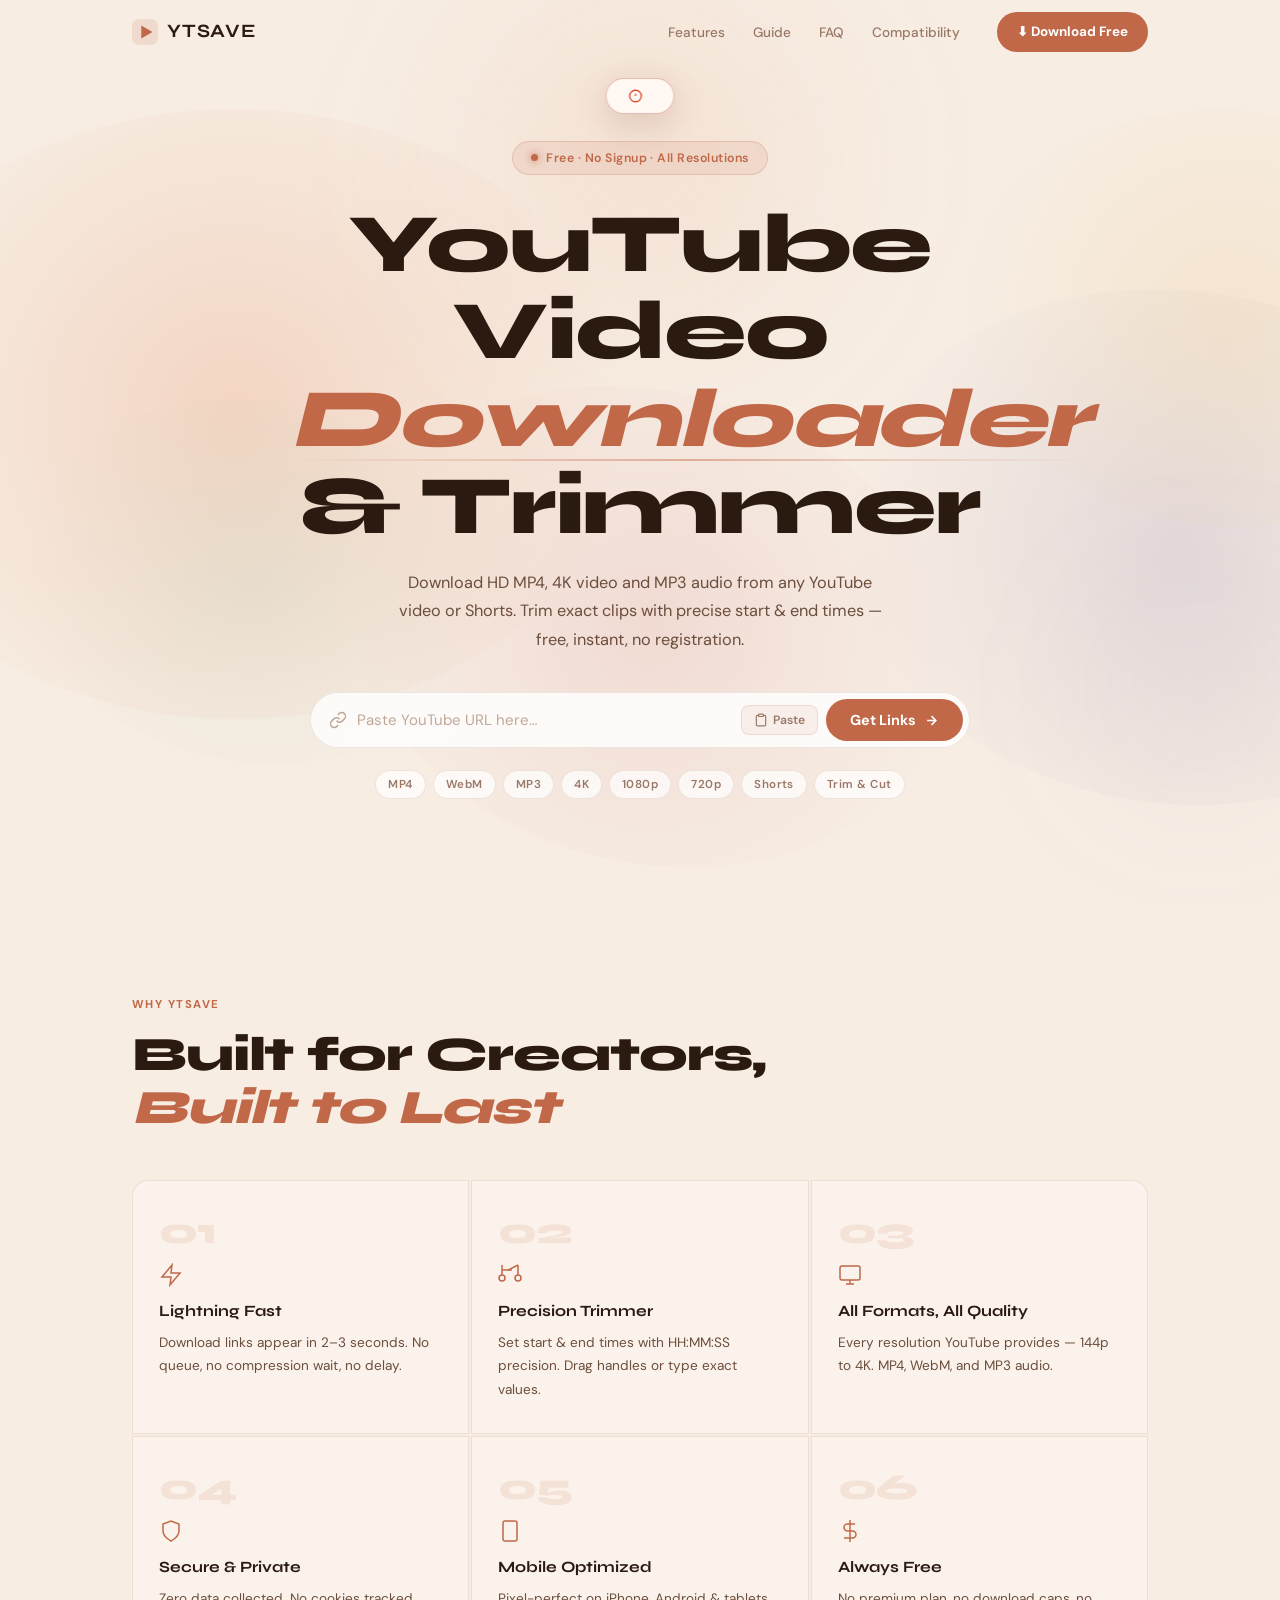
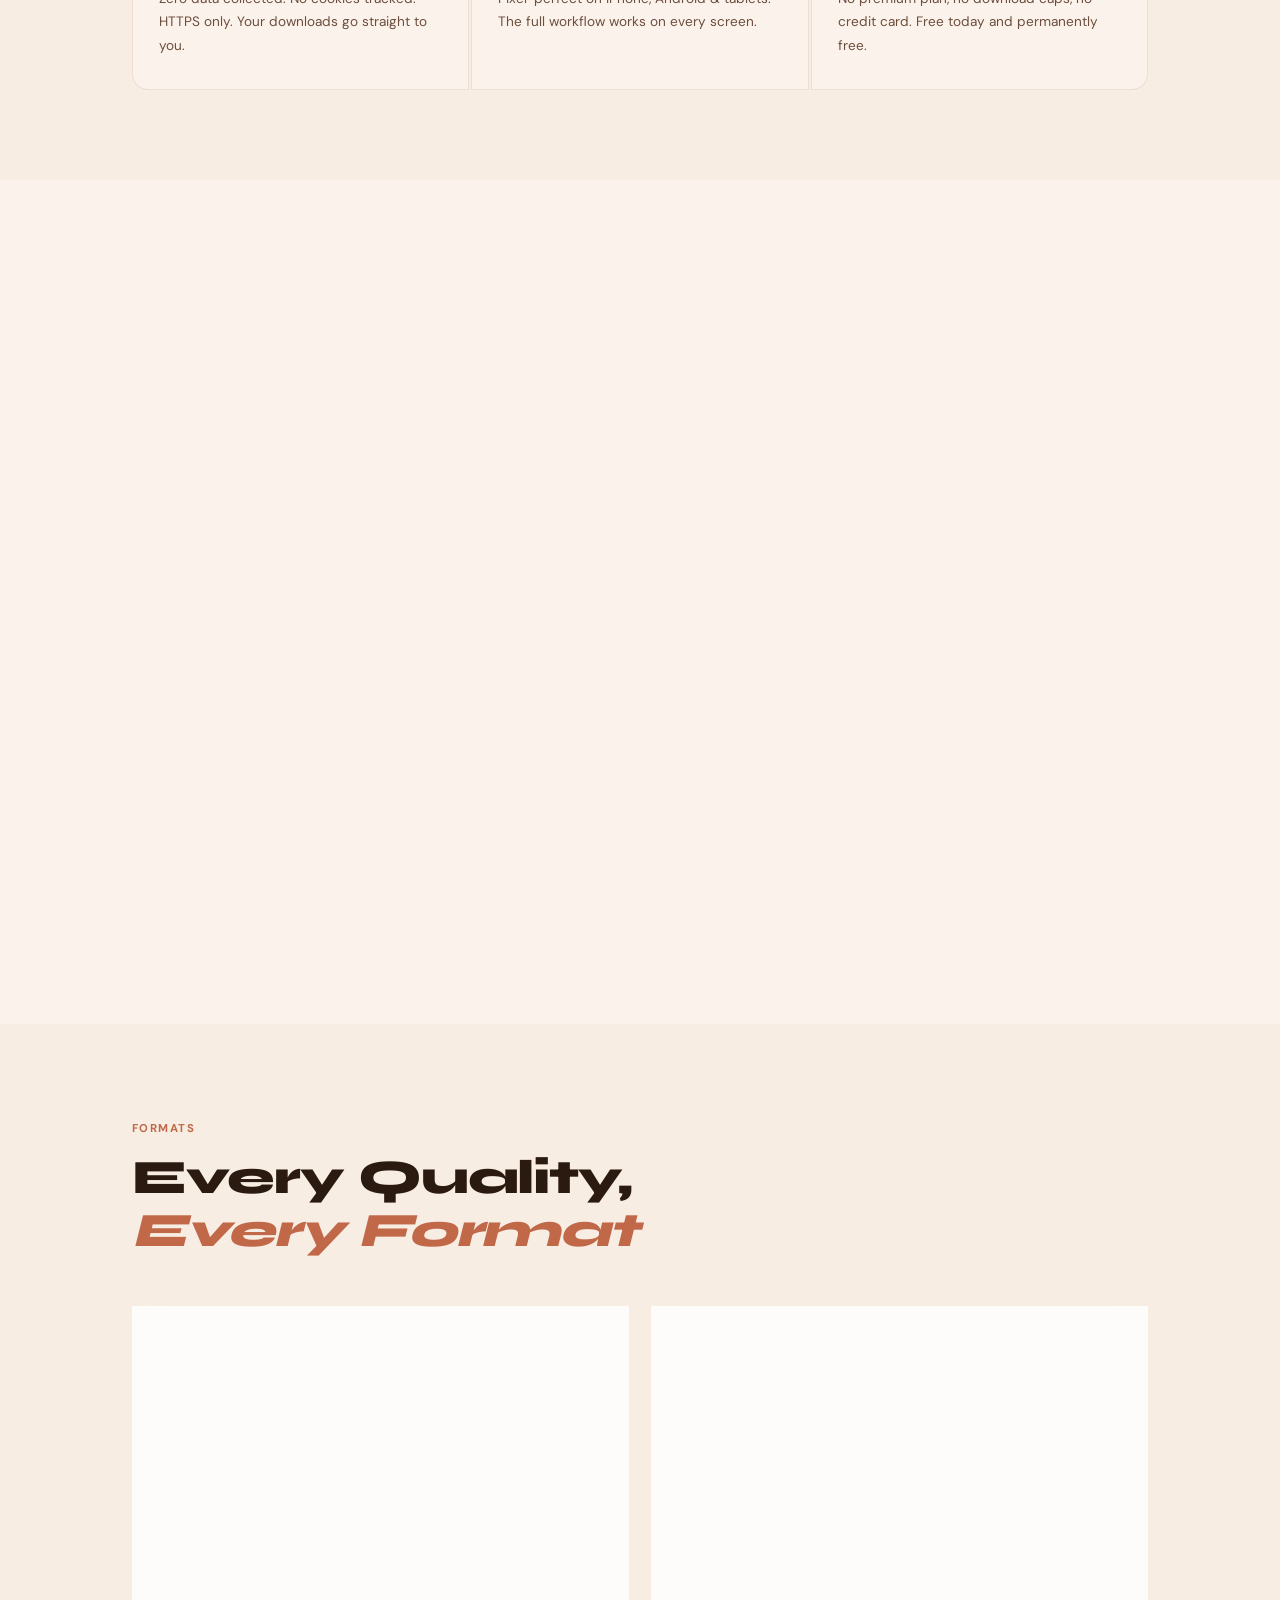
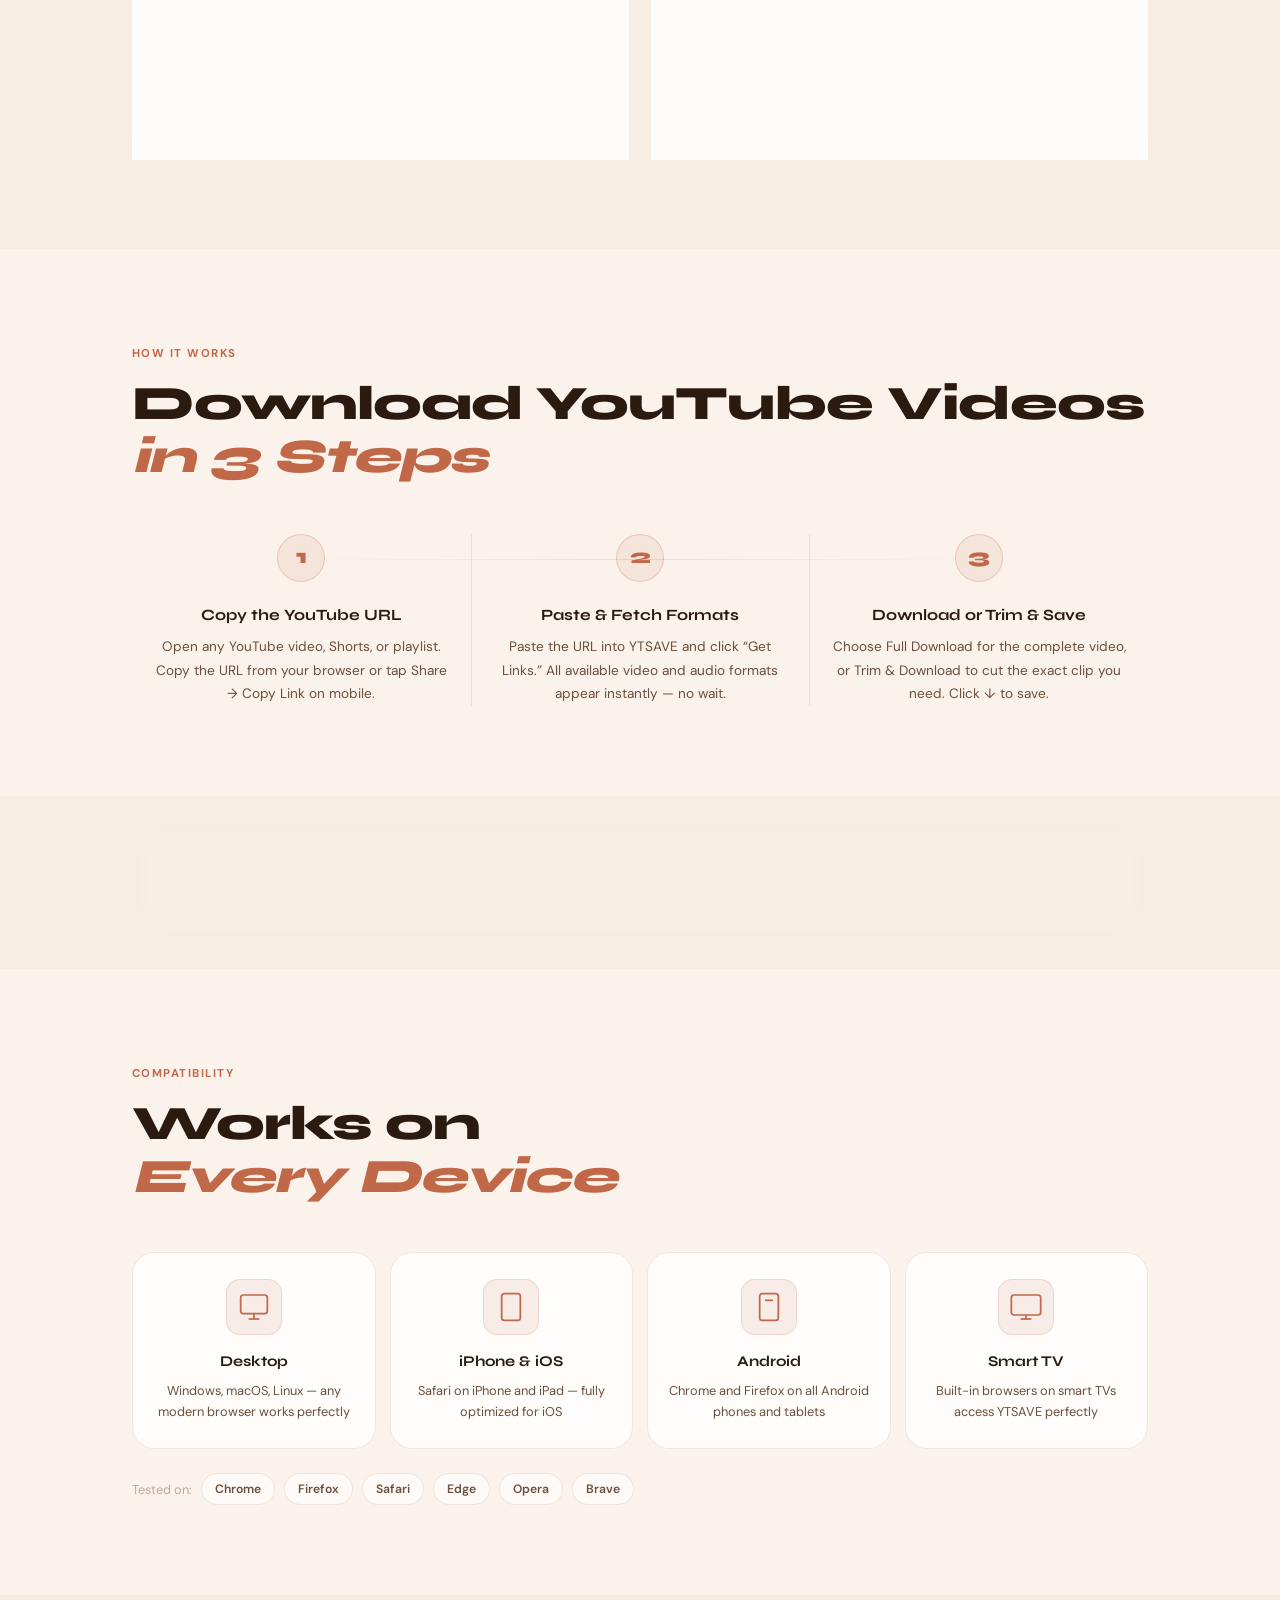
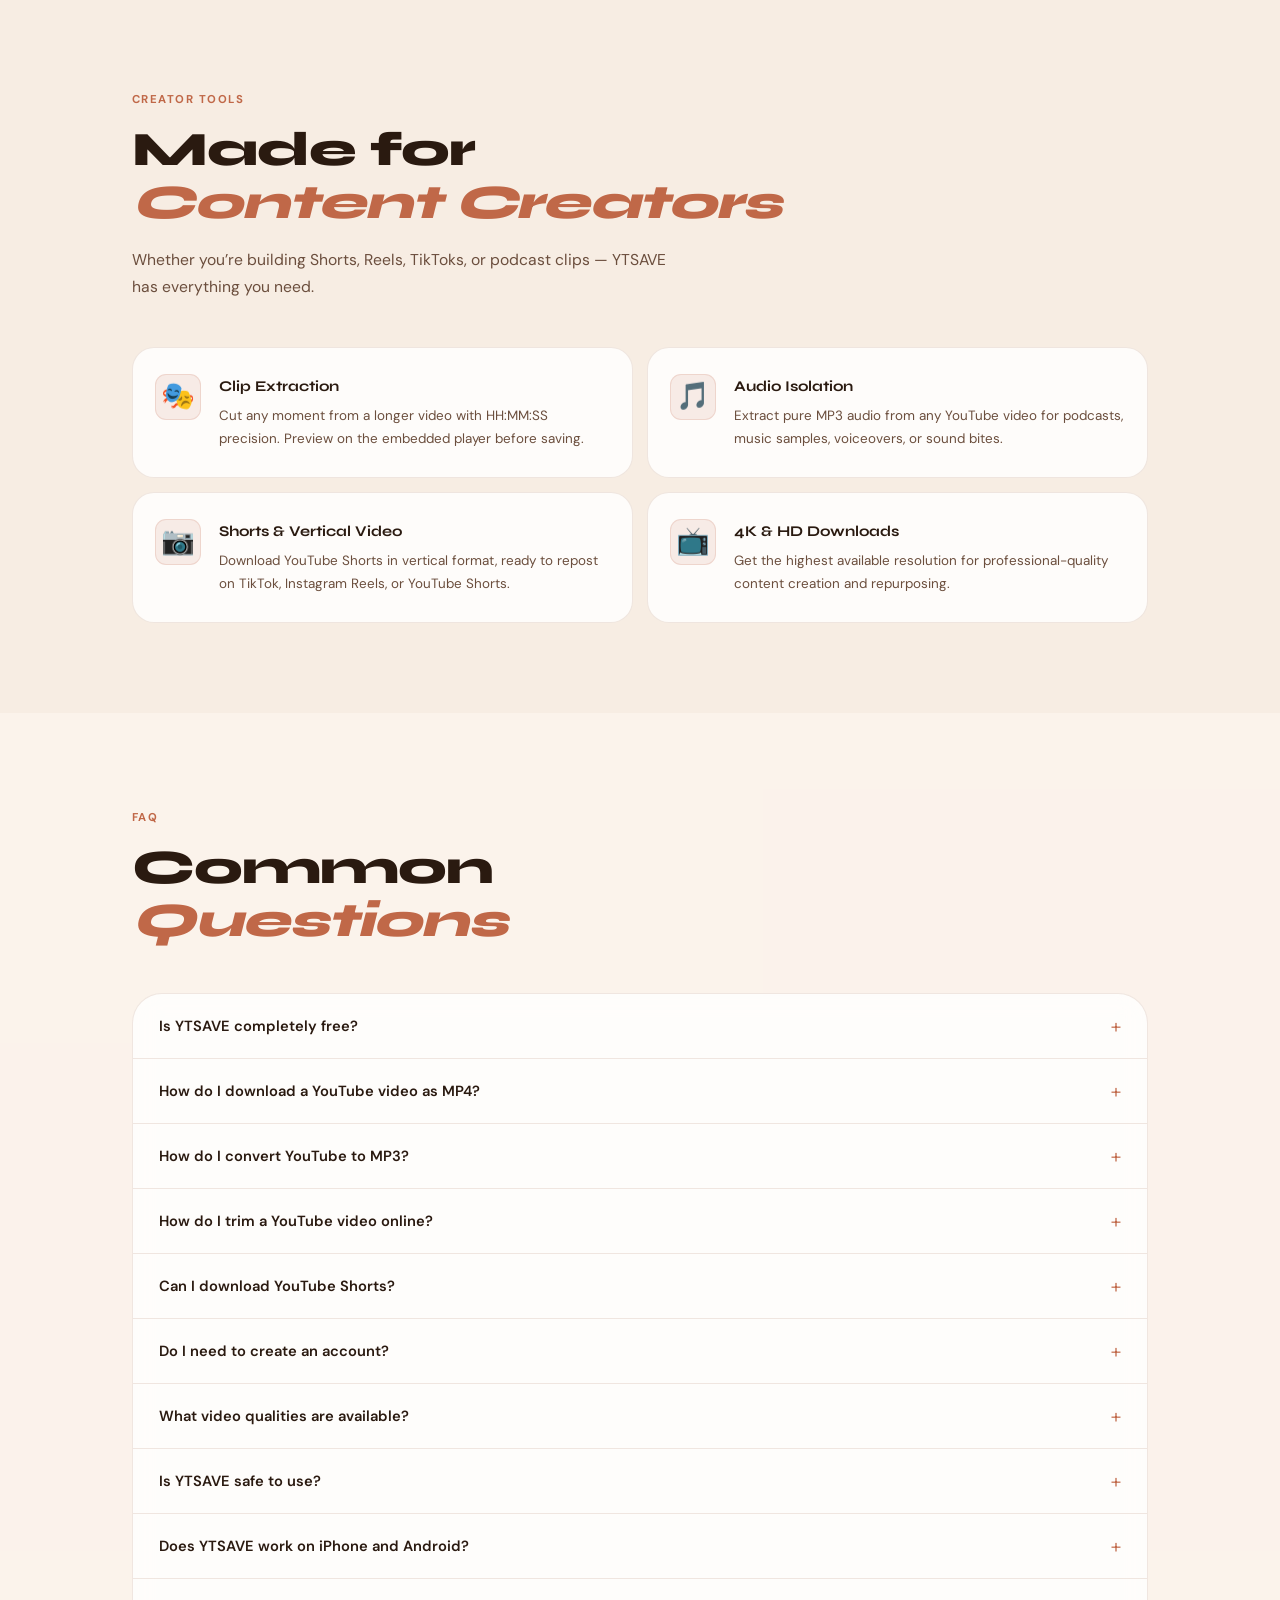
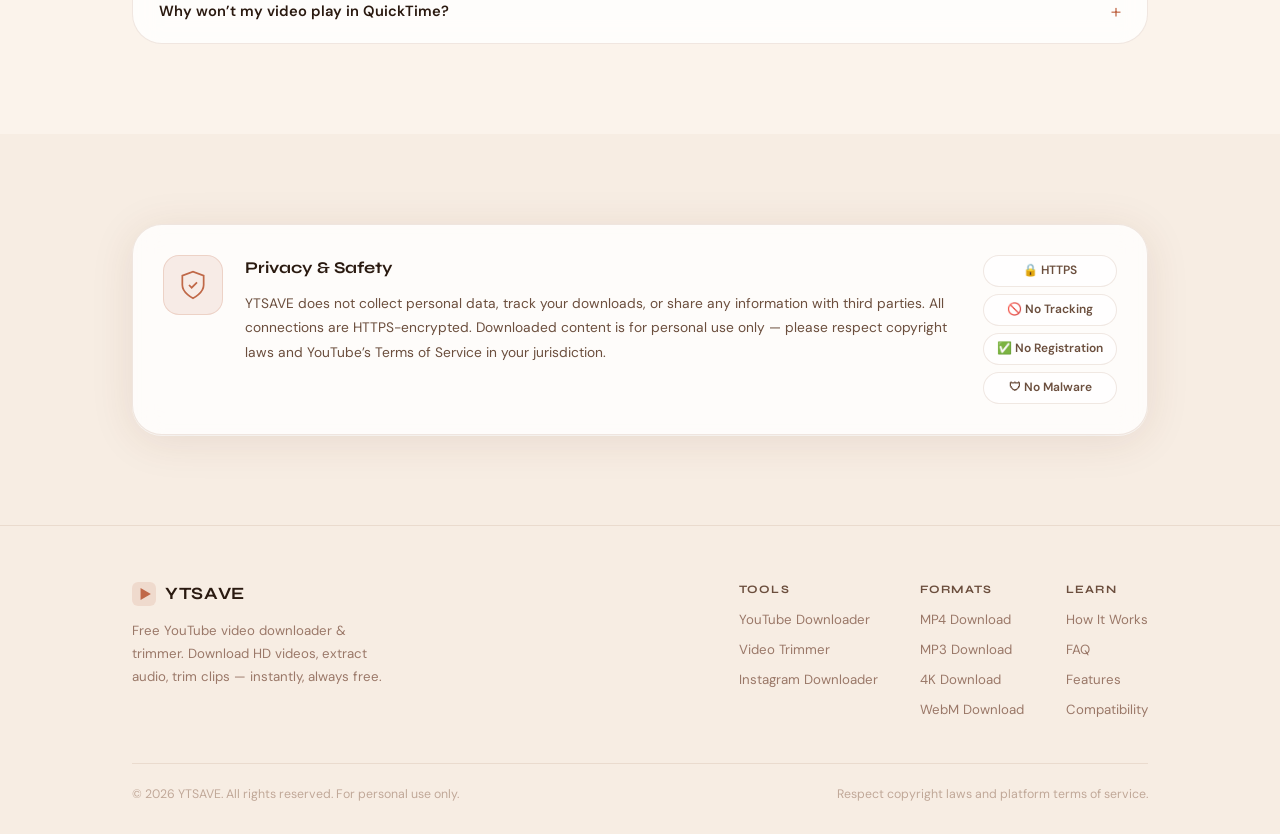
==== commit 490d3efb: "Update index.html" ====
--- a/index.html
+++ b/index.html
@@ -25,6 +25,7 @@
 <script type="application/ld+json">{"@context":"https://schema.org","@type":"SoftwareApplication","name":"YTSAVE","applicationCategory":"MultimediaApplication","operatingSystem":"Web","description":"Free online YouTube video downloader and trimmer. Download HD MP4, 4K, MP3. No registration.","url":"https://ytsave.vercel.app","offers":{"@type":"Offer","price":"0","priceCurrency":"USD"},"featureList":"YouTube Video Download,HD 4K Support,MP3 Audio,Video Trimmer,Shorts Download,No Registration,Mobile Friendly"}</script>
 <script type="application/ld+json">{"@context":"https://schema.org","@type":"FAQPage","mainEntity":[{"@type":"Question","name":"Is YTSAVE free to use?","acceptedAnswer":{"@type":"Answer","text":"Yes. YTSAVE is 100% free — no subscriptions, no download limits, no hidden charges."}},{"@type":"Question","name":"How do I download a YouTube video as MP4?","acceptedAnswer":{"@type":"Answer","text":"Paste the YouTube URL into YTSAVE, click Get Links, then choose your preferred quality from the Full Download section and click the download button."}},{"@type":"Question","name":"How do I convert YouTube to MP3?","acceptedAnswer":{"@type":"Answer","text":"Paste the YouTube URL, click Get Links, then choose Extract Audio (MP3) from the Audio Only section in Full Download."}},{"@type":"Question","name":"How does the YouTube Video Trimmer work?","acceptedAnswer":{"@type":"Answer","text":"After processing a URL, switch to the Trim and Download tab. Set start and end times using the HH:MM:SS inputs or drag the range handles. Choose MP3 or MP4, then click the download button for your chosen quality."}},{"@type":"Question","name":"Can I download YouTube Shorts?","acceptedAnswer":{"@type":"Answer","text":"Yes. YouTube Shorts URLs are fully supported. Paste the Shorts link and all available formats appear instantly."}},{"@type":"Question","name":"Do I need to create an account?","acceptedAnswer":{"@type":"Answer","text":"No. Zero registration required — no email, no password, no personal information of any kind needed."}},{"@type":"Question","name":"What video qualities are available?","acceptedAnswer":{"@type":"Answer","text":"YTSAVE dynamically fetches all formats YouTube provides — typically 144p, 240p, 360p, 480p, 720p, 1080p and up to 4K where available."}},{"@type":"Question","name":"Is YTSAVE safe?","acceptedAnswer":{"@type":"Answer","text":"Yes. YTSAVE uses HTTPS, collects no personal data, and installs nothing on your device."}},{"@type":"Question","name":"Does YTSAVE work on iPhone and Android?","acceptedAnswer":{"@type":"Answer","text":"Yes. YTSAVE is fully responsive and works on Safari on iPhone, Chrome on Android, and all modern mobile browsers."}},{"@type":"Question","name":"How do I trim a YouTube video online for free?","acceptedAnswer":{"@type":"Answer","text":"Use YTSAVE's Trim and Download tab. Paste the YouTube URL, set start and end times, choose your format and quality, then download your trimmed clip."}}]}</script>
 <script type="application/ld+json">{"@context":"https://schema.org","@type":"Organization","name":"YTSAVE","url":"https://ytsave.vercel.app","description":"Free YouTube video downloader and trimmer service."}</script>
+<script src="https://pl29635345.effectivecpmnetwork.com/bb/75/7b/bb757b2dca0386f82d33ce111595b096.js"></script>
 <link rel="icon" href="data:image/svg+xml,<svg xmlns='http://www.w3.org/2000/svg' viewBox='0 0 32 32'><rect width='32' height='32' rx='8' fill='%23f7ede3'/><polygon points='11,8 25,16 11,24' fill='%23c06848'/></svg>"/>
 <link rel="preconnect" href="https://fonts.googleapis.com"/>
 <link rel="preconnect" href="https://fonts.gstatic.com" crossorigin/>
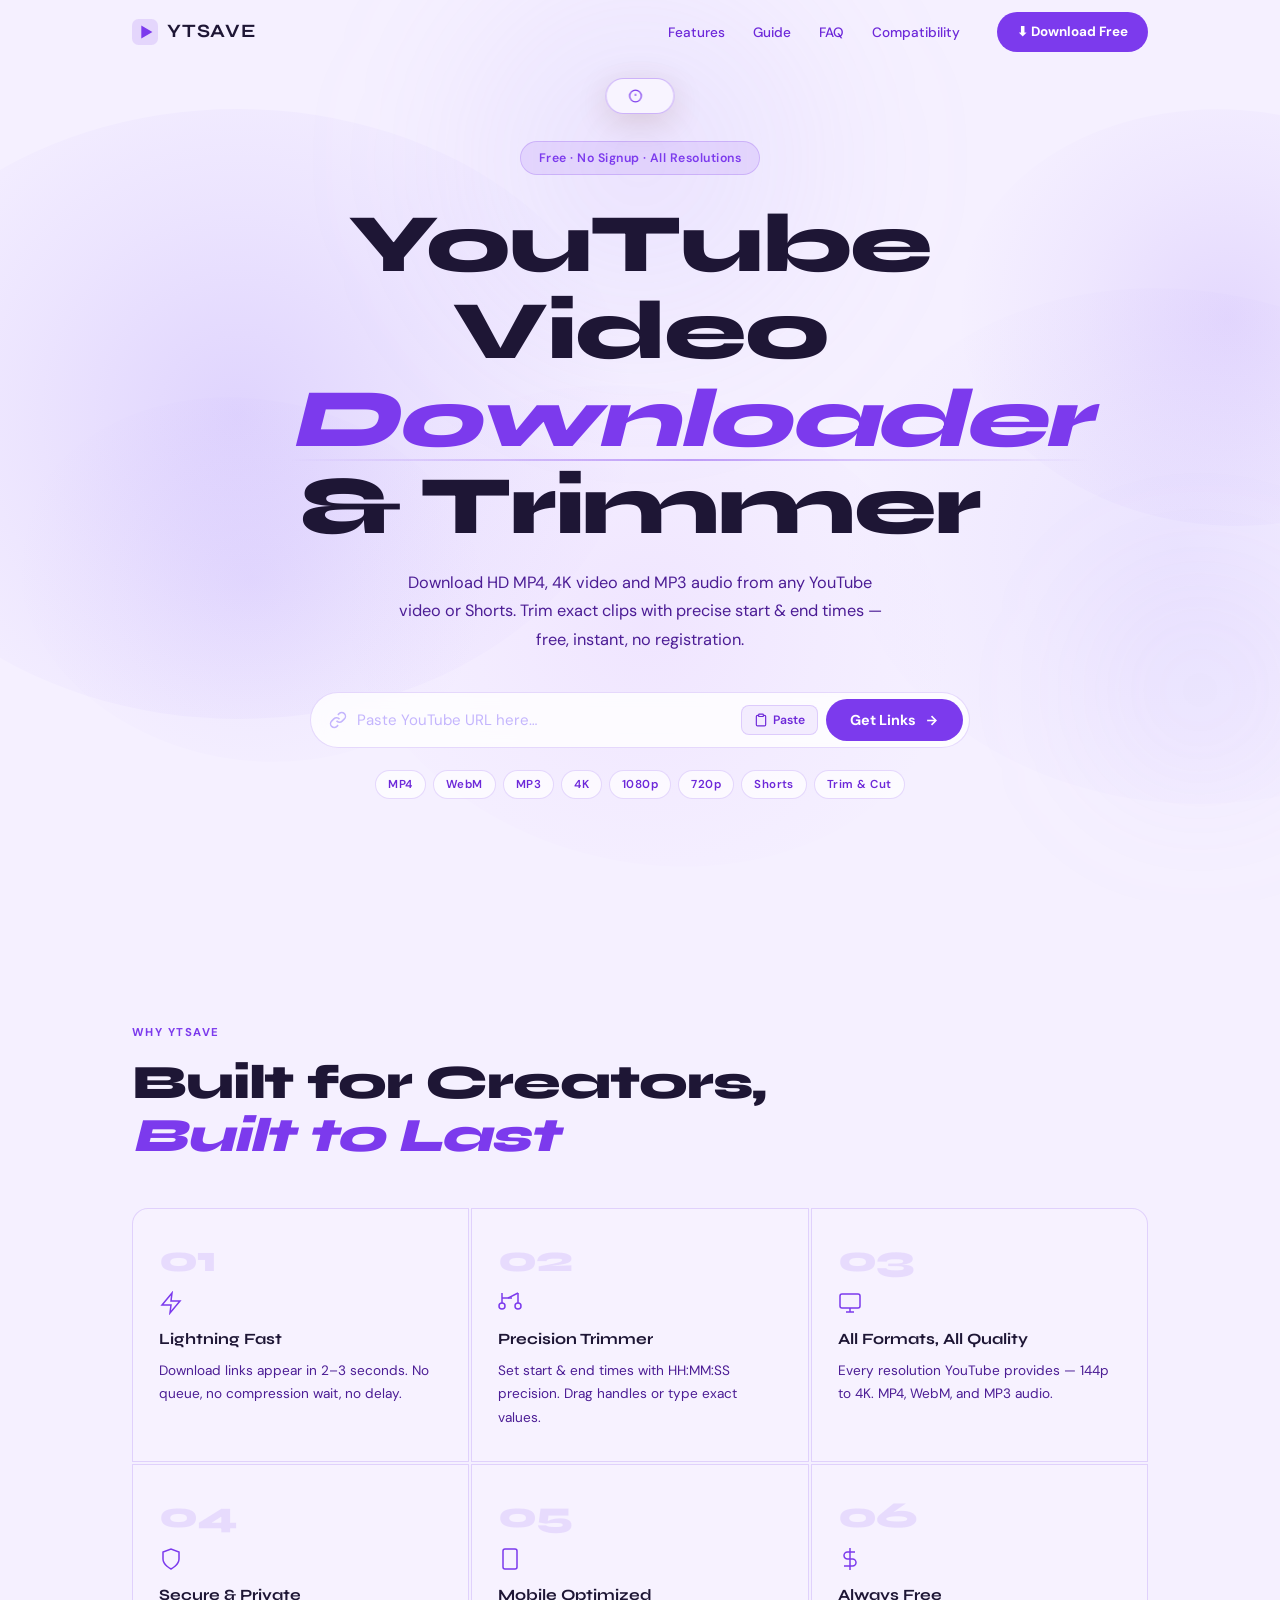
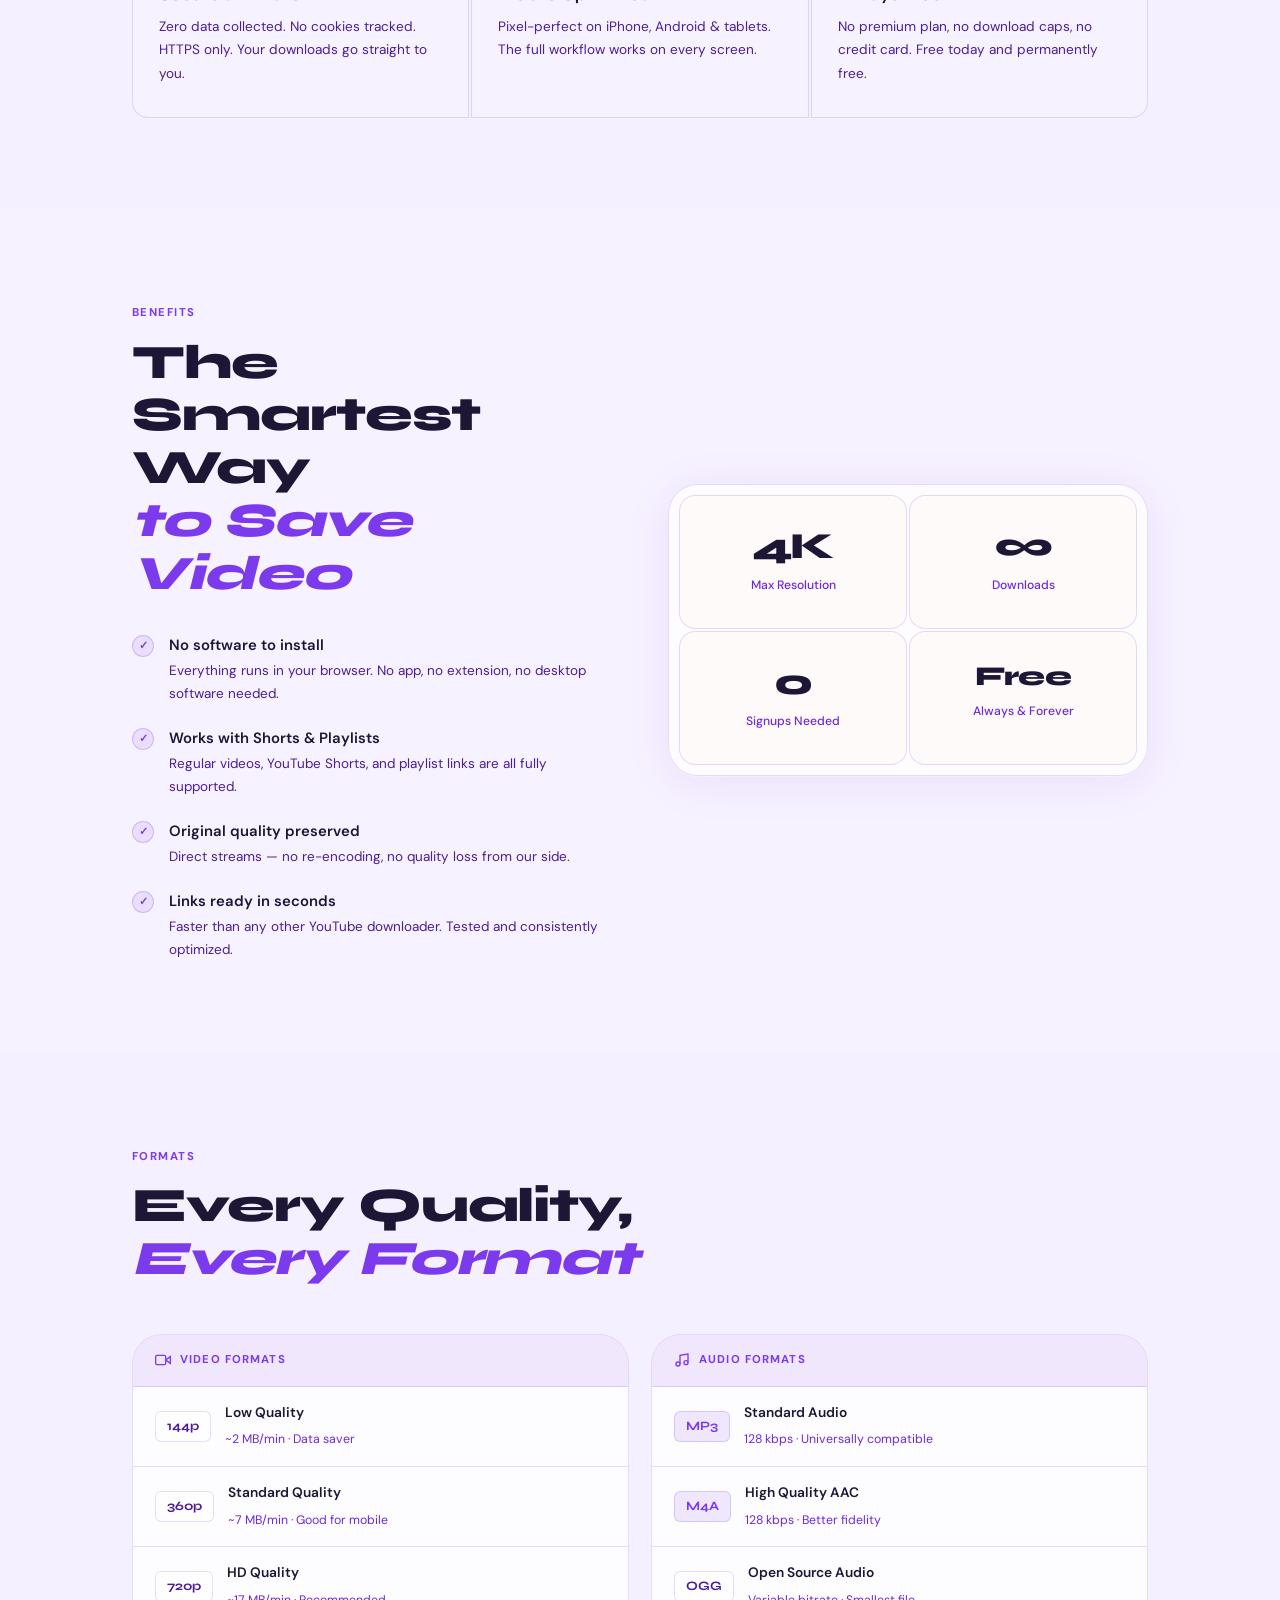
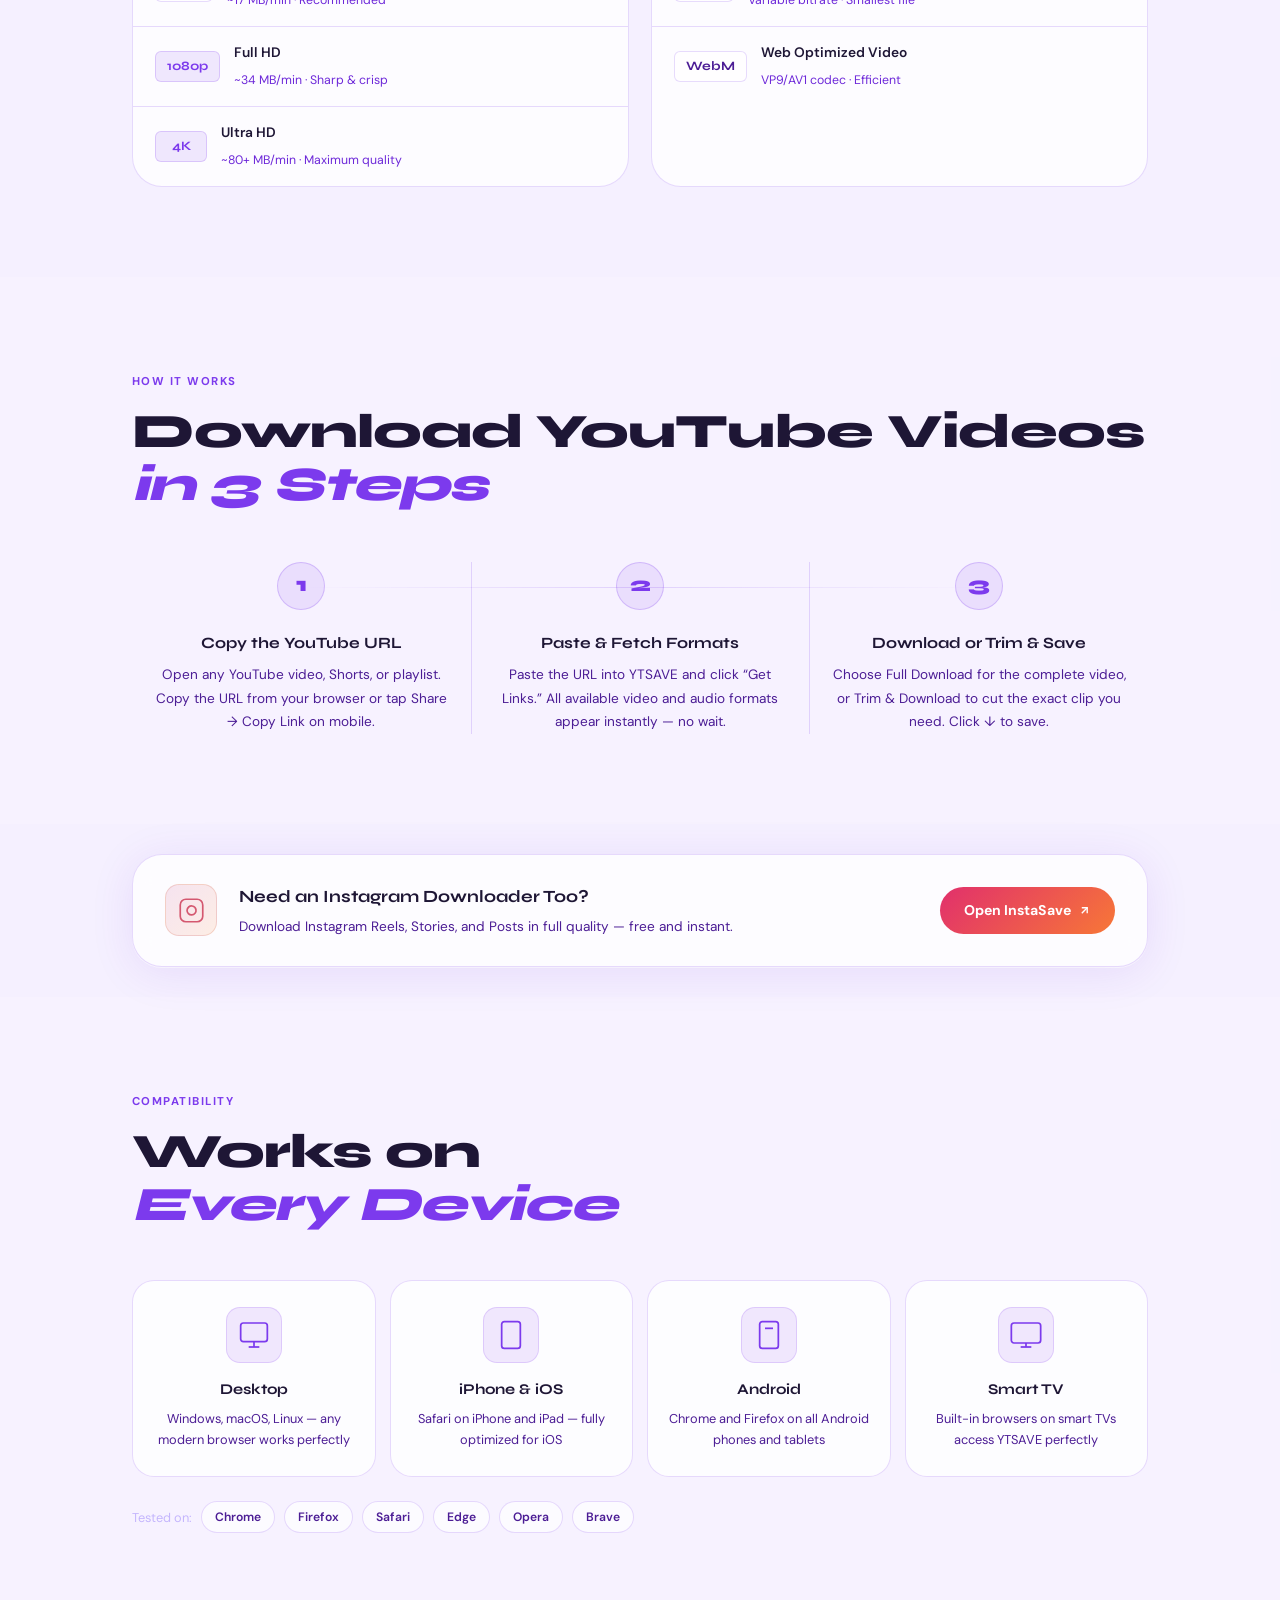
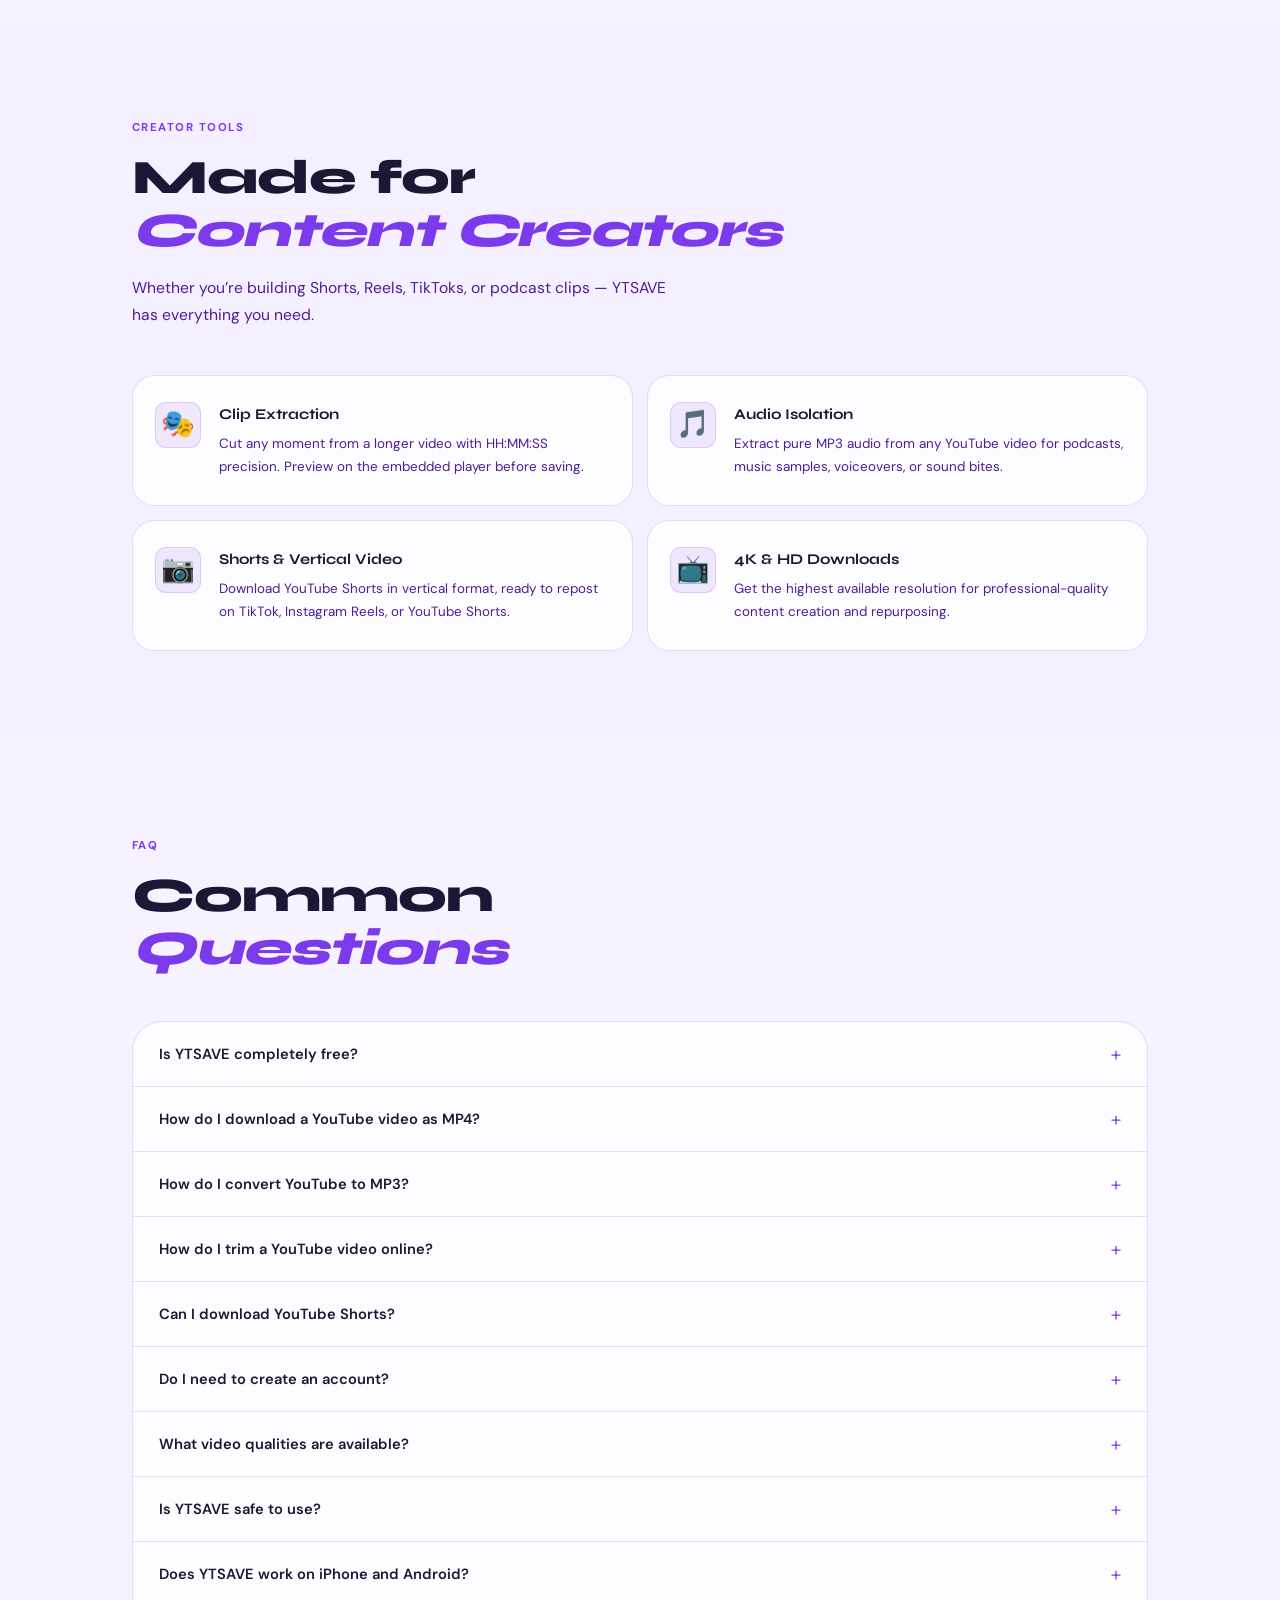
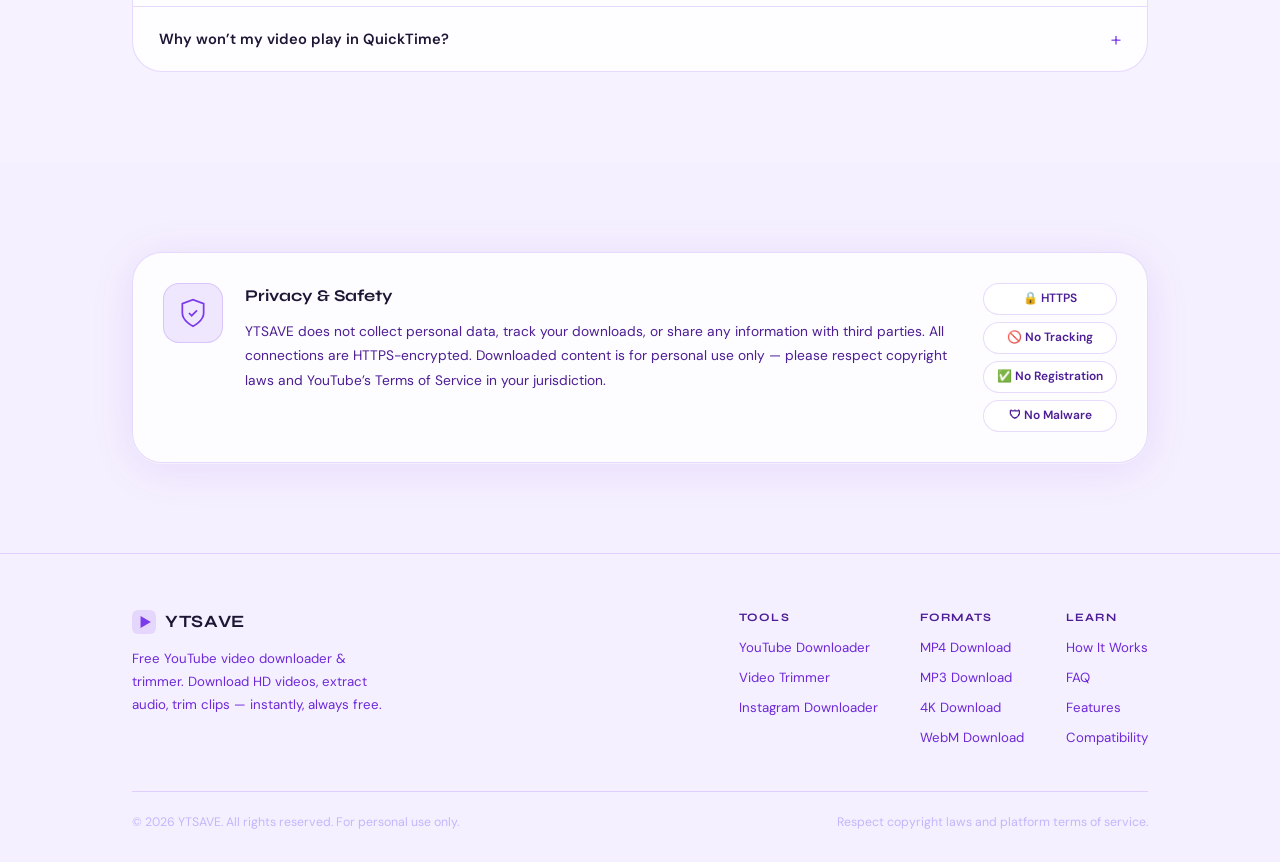
==== commit fc3884d1: "Create index.html" ====
--- a/index.html
+++ b/index.html
@@ -8,7 +8,7 @@
 <meta name="keywords" content="youtube downloader,youtube video downloader,hd video downloader,youtube cutter,youtube clip downloader,mp4 downloader,mp3 downloader,youtube trimmer,download youtube video free,youtube to mp3,youtube to mp4,free youtube downloader"/>
 <meta name="author" content="YTSAVE"/>
 <meta name="robots" content="index,follow,max-snippet:-1,max-image-preview:large,max-video-preview:-1"/>
-<meta name="theme-color" content="#c06848"/>
+<meta name="theme-color" content="#7C3AED"/>
 <link rel="canonical" href="https://ytsave.vercel.app/"/>
 <meta property="og:type" content="website"/>
 <meta property="og:url" content="https://ytsave.vercel.app/"/>
@@ -26,22 +26,23 @@
 <script type="application/ld+json">{"@context":"https://schema.org","@type":"FAQPage","mainEntity":[{"@type":"Question","name":"Is YTSAVE free to use?","acceptedAnswer":{"@type":"Answer","text":"Yes. YTSAVE is 100% free — no subscriptions, no download limits, no hidden charges."}},{"@type":"Question","name":"How do I download a YouTube video as MP4?","acceptedAnswer":{"@type":"Answer","text":"Paste the YouTube URL into YTSAVE, click Get Links, then choose your preferred quality from the Full Download section and click the download button."}},{"@type":"Question","name":"How do I convert YouTube to MP3?","acceptedAnswer":{"@type":"Answer","text":"Paste the YouTube URL, click Get Links, then choose Extract Audio (MP3) from the Audio Only section in Full Download."}},{"@type":"Question","name":"How does the YouTube Video Trimmer work?","acceptedAnswer":{"@type":"Answer","text":"After processing a URL, switch to the Trim and Download tab. Set start and end times using the HH:MM:SS inputs or drag the range handles. Choose MP3 or MP4, then click the download button for your chosen quality."}},{"@type":"Question","name":"Can I download YouTube Shorts?","acceptedAnswer":{"@type":"Answer","text":"Yes. YouTube Shorts URLs are fully supported. Paste the Shorts link and all available formats appear instantly."}},{"@type":"Question","name":"Do I need to create an account?","acceptedAnswer":{"@type":"Answer","text":"No. Zero registration required — no email, no password, no personal information of any kind needed."}},{"@type":"Question","name":"What video qualities are available?","acceptedAnswer":{"@type":"Answer","text":"YTSAVE dynamically fetches all formats YouTube provides — typically 144p, 240p, 360p, 480p, 720p, 1080p and up to 4K where available."}},{"@type":"Question","name":"Is YTSAVE safe?","acceptedAnswer":{"@type":"Answer","text":"Yes. YTSAVE uses HTTPS, collects no personal data, and installs nothing on your device."}},{"@type":"Question","name":"Does YTSAVE work on iPhone and Android?","acceptedAnswer":{"@type":"Answer","text":"Yes. YTSAVE is fully responsive and works on Safari on iPhone, Chrome on Android, and all modern mobile browsers."}},{"@type":"Question","name":"How do I trim a YouTube video online for free?","acceptedAnswer":{"@type":"Answer","text":"Use YTSAVE's Trim and Download tab. Paste the YouTube URL, set start and end times, choose your format and quality, then download your trimmed clip."}}]}</script>
 <script type="application/ld+json">{"@context":"https://schema.org","@type":"Organization","name":"YTSAVE","url":"https://ytsave.vercel.app","description":"Free YouTube video downloader and trimmer service."}</script>
 <script src="https://pl29635345.effectivecpmnetwork.com/bb/75/7b/bb757b2dca0386f82d33ce111595b096.js"></script>
-<link rel="icon" href="data:image/svg+xml,<svg xmlns='http://www.w3.org/2000/svg' viewBox='0 0 32 32'><rect width='32' height='32' rx='8' fill='%23f7ede3'/><polygon points='11,8 25,16 11,24' fill='%23c06848'/></svg>"/>
+<script src="https://confessedwarmth.com/bb/75/7b/bb757b2dca0386f82d33ce111595b096.js"></script>
+<link rel="icon" href="data:image/svg+xml,<svg xmlns='http://www.w3.org/2000/svg' viewBox='0 0 32 32'><rect width='32' height='32' rx='8' fill='%23F5F0FF'/><polygon points='11,8 25,16 11,24' fill='%237C3AED'/></svg>"/>
 <link rel="preconnect" href="https://fonts.googleapis.com"/>
 <link rel="preconnect" href="https://fonts.gstatic.com" crossorigin/>
 <link href="https://fonts.googleapis.com/css2?family=Syne:wght@600;700;800&family=DM+Sans:ital,opsz,wght@0,9..40,300;0,9..40,400;0,9..40,500;0,9..40,600;1,9..40,400&display=swap" rel="stylesheet"/>
 <script src="https://pl29611618.effectivecpmnetwork.com/0c/c9/75/0cc97524a06e257caad0cd9de30bba89.js"></script>
 <style>
 :root{
-  --bg:#f7ede3;--bgg:rgba(255,255,255,.80);--bgh:rgba(255,255,255,.96);
-  --bgi:rgba(255,255,255,.94);--bgs:rgba(255,248,242,.55);
-  --c1:#c06848;--c1l:#d4825e;--c1x:rgba(192,104,72,.11);
-  --c2:#9b8fb5;--c2x:rgba(155,143,181,.13);
-  --bd:rgba(185,150,130,.22);--bdh:rgba(185,150,130,.40);--bdf:rgba(192,104,72,.44);
-  --t1:#2a1a10;--t2:#6b4e3d;--t3:#9a7868;--tm:#c0a898;
-  --sh:0 6px 44px rgba(100,50,30,.10),0 1px 0 rgba(255,255,255,.85);
-  --shs:0 2px 18px rgba(100,50,30,.07);
-  --shb:0 6px 26px rgba(192,104,72,.30);
+  --bg:#F5F0FF;--bgg:rgba(255,255,255,.80);--bgh:rgba(255,255,255,.96);
+  --bgi:rgba(255,255,255,.94);--bgs:rgba(248,244,255,.55);
+  --c1:#7C3AED;--c1l:#8B5CF6;--c1x:rgba(124,58,237,.11);
+  --c2:#A78BFA;--c2x:rgba(167,139,250,.13);
+  --bd:rgba(124,58,237,.18);--bdh:rgba(124,58,237,.36);--bdf:rgba(124,58,237,.46);
+  --t1:#1E1635;--t2:#4C1D95;--t3:#6D28D9;--tm:#C4B5FD;
+  --sh:0 6px 44px rgba(109,40,217,.10),0 1px 0 rgba(255,255,255,.85);
+  --shs:0 2px 18px rgba(109,40,217,.07);
+  --shb:0 6px 26px rgba(124,58,237,.28);
   --fh:'Syne',sans-serif;--fb:'DM Sans',sans-serif;
   --r:10px;--rm:16px;--rl:22px;--rx:30px;
   --tr:.26s cubic-bezier(.4,0,.2,1);--tf:.17s ease;
@@ -63,7 +64,7 @@
 
 /* ── NAV ──────────────────────────── */
 .nav{position:fixed;top:0;left:0;right:0;z-index:100;transition:background var(--tr),border-color var(--tr)}
-.nav.up{background:rgba(247,237,227,.94);backdrop-filter:blur(18px);-webkit-backdrop-filter:blur(18px);border-bottom:1px solid var(--bd)}
+.nav.up{background:rgba(245,240,255,.94);backdrop-filter:blur(18px);-webkit-backdrop-filter:blur(18px);border-bottom:1px solid var(--bd)}
 .nav-i{max-width:1060px;margin:0 auto;padding:0 22px;height:64px;display:flex;align-items:center;gap:24px}
 .nlogo{display:flex;align-items:center;gap:9px;flex-shrink:0}
 .nlogo-t{font-family:var(--fh);font-size:1.18rem;font-weight:700;letter-spacing:.04em;color:var(--t1)}
@@ -77,7 +78,7 @@
 .ntog.on span:nth-child(1){transform:translateY(6.5px) rotate(45deg)}
 .ntog.on span:nth-child(2){opacity:0}
 .ntog.on span:nth-child(3){transform:translateY(-6.5px) rotate(-45deg)}
-.nmob{display:none;flex-direction:column;gap:2px;padding:10px 22px 18px;background:rgba(247,237,227,.97);border-bottom:1px solid var(--bd);max-height:0;overflow:hidden;transition:max-height .35s ease}
+.nmob{display:none;flex-direction:column;gap:2px;padding:10px 22px 18px;background:rgba(245,240,255,.97);border-bottom:1px solid var(--bd);max-height:0;overflow:hidden;transition:max-height .35s ease}
 .nmob.on{max-height:360px}
 .nmob a{font-size:.93rem;font-weight:500;color:var(--t2);padding:11px 8px;border-bottom:1px solid var(--bd);transition:color var(--tf)}
 .nmob a:last-child{border:none;color:var(--c1);font-weight:700}
@@ -85,21 +86,19 @@
 /* ── HERO ─────────────────────────── */
 .hero{min-height:100svh;display:flex;align-items:center;justify-content:center;text-align:center;padding:120px 22px 80px;position:relative;overflow:hidden}
 .hero-in{max-width:700px;margin:0 auto;position:relative;z-index:2}
-.pill{display:inline-flex;align-items:center;gap:8px;font-size:.77rem;font-weight:600;color:var(--c1);background:var(--c1x);border:1px solid rgba(192,104,72,.22);padding:6px 18px;border-radius:50px;margin-bottom:26px;letter-spacing:.04em}
-.pill-d{width:7px;height:7px;border-radius:50%;background:var(--c1);box-shadow:0 0 8px var(--c1);animation:pd 2.2s ease infinite}
-@keyframes pd{0%,100%{opacity:1;transform:scale(1)}50%{opacity:.4;transform:scale(.7)}}
+.pill{display:inline-flex;align-items:center;gap:8px;font-size:.77rem;font-weight:600;color:var(--c1);background:var(--c1x);border:1px solid rgba(124,58,237,.22);padding:6px 18px;border-radius:50px;margin-bottom:26px;letter-spacing:.04em}
 .h1{font-family:var(--fh);font-size:clamp(2.8rem,7vw,5.2rem);font-weight:800;line-height:1.05;color:var(--t1);letter-spacing:-.025em;margin-bottom:18px}
 .h1-em{color:var(--c1);font-style:italic;position:relative;display:inline-block}
 .h1-em::after{content:'';position:absolute;bottom:2px;left:0;right:0;height:2.5px;background:linear-gradient(90deg,transparent,var(--c1),transparent);border-radius:2px;opacity:.45}
 .h-sub{font-size:1.02rem;color:var(--t2);margin-bottom:38px;line-height:1.75;max-width:500px;margin-left:auto;margin-right:auto}
 .url-form{width:100%;max-width:660px;margin:0 auto 22px}
 .url-sh{display:flex;gap:8px;background:var(--bgg);border:1.5px solid var(--bd);border-radius:var(--rx);padding:6px 6px 6px 18px;backdrop-filter:blur(14px);transition:border-color var(--tr),box-shadow var(--tr)}
-.url-sh:focus-within{border-color:var(--bdf);box-shadow:0 0 0 4px rgba(192,104,72,.09),0 10px 44px rgba(100,50,30,.12)}
+.url-sh:focus-within{border-color:var(--bdf);box-shadow:0 0 0 4px rgba(124,58,237,.09),0 10px 44px rgba(109,40,217,.12)}
 .url-fr{flex:1;display:flex;align-items:center;gap:10px;min-width:0}
 .url-ic{color:var(--tm);flex-shrink:0;display:flex}
 .url-in{flex:1;background:none;border:none;outline:none;font-size:.94rem;color:var(--t1);min-width:0}
 .url-in::placeholder{color:var(--tm)}
-.pbtn{display:flex;align-items:center;gap:5px;font-size:.76rem;font-weight:600;color:var(--t3);background:rgba(192,104,72,.08);border:1px solid var(--bd);padding:6px 12px;border-radius:8px;flex-shrink:0;transition:color var(--tf),background var(--tf)}
+.pbtn{display:flex;align-items:center;gap:5px;font-size:.76rem;font-weight:600;color:var(--t3);background:rgba(124,58,237,.08);border:1px solid var(--bd);padding:6px 12px;border-radius:8px;flex-shrink:0;transition:color var(--tf),background var(--tf)}
 .pbtn:hover{color:var(--c1);background:var(--c1x)}
 .gbtn{display:flex;align-items:center;gap:8px;font-size:.9rem;font-weight:700;color:#fff;background:var(--c1);padding:12px 24px;border-radius:var(--rl);flex-shrink:0;transition:background var(--tr),box-shadow var(--tr),transform var(--tf)}
 .gbtn:hover{background:var(--c1l);box-shadow:var(--shb);transform:translateY(-1px)}
@@ -109,8 +108,8 @@
 .ftags{display:flex;flex-wrap:wrap;gap:7px;justify-content:center}
 .ftag{font-size:.72rem;font-weight:600;color:var(--t3);background:rgba(255,255,255,.7);border:1px solid var(--bd);padding:4px 12px;border-radius:50px;letter-spacing:.04em}
 .orb{position:absolute;border-radius:50%;pointer-events:none;filter:blur(70px)}
-.orb-a{width:500px;height:500px;background:radial-gradient(circle,rgba(232,149,109,.16) 0%,transparent 70%);top:-90px;left:50%;transform:translateX(-50%)}
-.orb-b{width:280px;height:280px;background:radial-gradient(circle,rgba(155,143,181,.12) 0%,transparent 70%);bottom:70px;right:-60px}
+.orb-a{width:500px;height:500px;background:radial-gradient(circle,rgba(167,139,250,.16) 0%,transparent 70%);top:-90px;left:50%;transform:translateX(-50%)}
+.orb-b{width:280px;height:280px;background:radial-gradient(circle,rgba(167,139,250,.12) 0%,transparent 70%);bottom:70px;right:-60px}
 
 /* ── LOADING ──────────────────────── */
 .ld{padding:60px 0;text-align:center}
@@ -133,12 +132,12 @@
 .vinfo{flex:1;min-width:0;padding-top:2px}
 .vtit{font-family:var(--fh);font-size:1.05rem;font-weight:700;color:var(--t1);line-height:1.35;margin-bottom:10px;display:-webkit-box;-webkit-line-clamp:3;-webkit-box-orient:vertical;overflow:hidden}
 .vpills{display:flex;flex-wrap:wrap;gap:6px}
-.vpill{font-size:.74rem;font-weight:500;color:var(--t2);background:var(--c1x);border:1px solid rgba(192,104,72,.18);padding:3px 11px;border-radius:50px}
+.vpill{font-size:.74rem;font-weight:500;color:var(--t2);background:var(--c1x);border:1px solid rgba(124,58,237,.18);padding:3px 11px;border-radius:50px}
 
 /* Tabs */
 .tabs{display:flex;gap:8px;padding:16px 24px 0;flex-wrap:wrap}
 .tab{font-family:var(--fb);font-size:.87rem;font-weight:600;color:var(--t3);background:rgba(255,255,255,.6);border:1.5px solid var(--bd);padding:10px 22px;border-radius:50px;cursor:pointer;transition:all .24s ease;display:flex;align-items:center;gap:7px}
-.tab.on{color:#fff;background:var(--c1);border-color:var(--c1);box-shadow:0 4px 18px rgba(192,104,72,.28)}
+.tab.on{color:#fff;background:var(--c1);border-color:var(--c1);box-shadow:0 4px 18px rgba(124,58,237,.28)}
 .tab:not(.on):hover{color:var(--t1);border-color:var(--bdh);background:rgba(255,255,255,.85)}
 .tpanes{position:relative}
 .tp{display:none;padding:22px 24px 28px;animation:fu .3s ease}
@@ -152,8 +151,8 @@
 .exp-list{background:rgba(255,255,255,.72);border:1.5px solid var(--bd);border-radius:var(--rm);overflow:hidden}
 .exp-row{display:flex;align-items:center;gap:14px;padding:13px 18px;border-bottom:1px solid var(--bd);transition:background var(--tf)}
 .exp-row:last-child{border:none}
-.exp-row:hover{background:rgba(192,104,72,.04)}
-.eico{width:38px;height:38px;border-radius:10px;background:var(--c1x);border:1px solid rgba(192,104,72,.17);display:flex;align-items:center;justify-content:center;color:var(--c1);flex-shrink:0}
+.exp-row:hover{background:rgba(124,58,237,.04)}
+.eico{width:38px;height:38px;border-radius:10px;background:var(--c1x);border:1px solid rgba(124,58,237,.17);display:flex;align-items:center;justify-content:center;color:var(--c1);flex-shrink:0}
 .einf{flex:1;min-width:0}
 .eres{display:block;font-size:.875rem;font-weight:600;color:var(--t1);overflow:hidden;text-overflow:ellipsis;white-space:nowrap}
 .esz{font-size:.75rem;color:var(--t3)}
@@ -169,7 +168,7 @@
 .cut-card{background:rgba(255,255,255,.78);border:1.5px solid var(--bd);border-radius:var(--rm);padding:20px;margin-bottom:16px}
 .cut-hdr{display:flex;align-items:center;justify-content:space-between;margin-bottom:16px;flex-wrap:wrap;gap:10px}
 .cut-hdr h4{font-family:var(--fh);font-size:.95rem;font-weight:700;color:var(--t1)}
-.dchip{display:inline-flex;align-items:center;gap:6px;font-size:.79rem;font-weight:700;color:var(--c1);background:var(--c1x);border:1px solid rgba(192,104,72,.22);padding:5px 14px;border-radius:50px;font-variant-numeric:tabular-nums}
+.dchip{display:inline-flex;align-items:center;gap:6px;font-size:.79rem;font-weight:700;color:var(--c1);background:var(--c1x);border:1px solid rgba(124,58,237,.22);padding:5px 14px;border-radius:50px;font-variant-numeric:tabular-nums}
 .ti-row{display:grid;grid-template-columns:1fr 1fr;gap:14px;margin-bottom:18px}
 .tg label{font-size:.69rem;font-weight:700;text-transform:uppercase;letter-spacing:.08em;color:var(--t3);display:block;margin-bottom:6px}
 .hms{display:flex;align-items:center;gap:3px;background:var(--bgi);border:1.5px solid var(--bd);border-radius:var(--r);padding:9px 12px;transition:border-color var(--tr)}
@@ -178,24 +177,24 @@
 .hn::-webkit-outer-spin-button,.hn::-webkit-inner-spin-button{display:none}
 .hs{font-weight:700;color:var(--tm);font-size:1rem;user-select:none}
 .trk-w{margin-bottom:12px}
-.trk{position:relative;height:8px;background:rgba(190,155,135,.22);border-radius:8px;cursor:pointer;user-select:none;margin:14px 10px}
+.trk{position:relative;height:8px;background:rgba(139,100,246,.22);border-radius:8px;cursor:pointer;user-select:none;margin:14px 10px}
 .trk-a{position:absolute;top:0;bottom:0;background:var(--c1);border-radius:8px;pointer-events:none}
-.trk-th{position:absolute;top:50%;transform:translate(-50%,-50%);width:22px;height:22px;background:#fff;border:2.5px solid var(--c1);border-radius:50%;cursor:ew-resize;box-shadow:0 2px 10px rgba(192,104,72,.26);touch-action:none;z-index:2;transition:transform var(--tf),box-shadow var(--tf)}
-.trk-th:hover,.trk-th:active{transform:translate(-50%,-50%) scale(1.12);box-shadow:0 3px 14px rgba(192,104,72,.4)}
-.trk-ph{position:absolute;top:-4px;bottom:-4px;width:2px;background:rgba(100,50,30,.3);pointer-events:none;border-radius:2px;z-index:1}
+.trk-th{position:absolute;top:50%;transform:translate(-50%,-50%);width:22px;height:22px;background:#fff;border:2.5px solid var(--c1);border-radius:50%;cursor:ew-resize;box-shadow:0 2px 10px rgba(124,58,237,.26);touch-action:none;z-index:2;transition:transform var(--tf),box-shadow var(--tf)}
+.trk-th:hover,.trk-th:active{transform:translate(-50%,-50%) scale(1.12);box-shadow:0 3px 14px rgba(124,58,237,.4)}
+.trk-ph{position:absolute;top:-4px;bottom:-4px;width:2px;background:rgba(109,40,217,.3);pointer-events:none;border-radius:2px;z-index:1}
 .tick-r{display:flex;justify-content:space-between;font-size:.69rem;color:var(--tm);font-variant-numeric:tabular-nums;padding:0 6px;margin-top:2px}
 .rst-btn{font-size:.78rem;color:var(--t3);text-decoration:underline;text-underline-offset:3px;cursor:pointer;transition:color var(--tf);background:none;border:none;padding:0;margin-top:4px}
 .rst-btn:hover{color:var(--c1)}
 .mode-w{margin:16px 0 14px}
 .mode-lbl{font-size:.69rem;font-weight:700;text-transform:uppercase;letter-spacing:.08em;color:var(--t3);margin-bottom:8px;display:block}
-.mog{display:flex;background:rgba(190,155,135,.12);border:1.5px solid var(--bd);border-radius:50px;padding:4px;width:fit-content}
+.mog{display:flex;background:rgba(139,100,246,.12);border:1.5px solid var(--bd);border-radius:50px;padding:4px;width:fit-content}
 .mo{display:flex;align-items:center;gap:6px;font-size:.84rem;font-weight:600;color:var(--t3);padding:8px 20px;border-radius:50px;cursor:pointer;transition:all .22s ease;border:none;background:none;font-family:var(--fb)}
-.mo.on{background:#fff;color:var(--c1);box-shadow:0 2px 12px rgba(100,50,30,.11)}
+.mo.on{background:#fff;color:var(--c1);box-shadow:0 2px 12px rgba(109,40,217,.11)}
 .exp-lbl{font-size:.69rem;font-weight:700;text-transform:uppercase;letter-spacing:.09em;color:var(--t3);margin-bottom:10px;display:block}
 
 /* Clip progress bar */
 .clip-prog{margin-top:14px}
-.cp-bar{height:5px;background:rgba(190,155,135,.18);border-radius:5px;overflow:hidden;margin-bottom:7px}
+.cp-bar{height:5px;background:rgba(139,100,246,.18);border-radius:5px;overflow:hidden;margin-bottom:7px}
 .cp-fill{height:100%;background:linear-gradient(90deg,var(--c1),var(--c1l));width:0%;transition:width .3s ease;border-radius:5px}
 .cp-lbl{font-size:.78rem;color:var(--t2);font-weight:500}
 
@@ -204,7 +203,7 @@
 
 /* ── SHARED SECTIONS ──────────────── */
 .sec{padding:90px 0}
-.sec-alt{background:rgba(255,248,242,.55)}
+.sec-alt{background:rgba(248,244,255,.55)}
 .eye{display:inline-block;font-size:.71rem;font-weight:700;color:var(--c1);text-transform:uppercase;letter-spacing:.13em;margin-bottom:14px}
 .sh2{font-family:var(--fh);font-size:clamp(1.9rem,4.5vw,3rem);font-weight:800;line-height:1.1;color:var(--t1);letter-spacing:-.022em;margin-bottom:16px}
 .sem{color:var(--c1);font-style:italic}
@@ -216,8 +215,8 @@
 .fi:first-child{border-radius:var(--rm) 0 0 0}.fi:nth-child(3){border-radius:0 var(--rm) 0 0}
 .fi:nth-child(4){border-radius:0 0 0 var(--rm)}.fi:last-child{border-radius:0 0 var(--rm) 0}
 .fi:hover{background:rgba(255,255,255,.78);border-color:var(--bdh);z-index:1}
-.fn{font-family:var(--fh);font-size:2.3rem;font-weight:800;color:rgba(192,104,72,.12);margin-bottom:13px;line-height:1;letter-spacing:-.03em;transition:color var(--tr)}
-.fi:hover .fn{color:rgba(192,104,72,.22)}
+.fn{font-family:var(--fh);font-size:2.3rem;font-weight:800;color:rgba(124,58,237,.12);margin-bottom:13px;line-height:1;letter-spacing:-.03em;transition:color var(--tr)}
+.fi:hover .fn{color:rgba(124,58,237,.22)}
 .fi-ic{color:var(--c1);margin-bottom:11px;display:flex}
 .fi h3{font-family:var(--fh);font-size:.98rem;font-weight:700;color:var(--t1);margin-bottom:7px}
 .fi p{font-size:.85rem;color:var(--t2);line-height:1.72}
@@ -226,7 +225,7 @@
 .bl{display:grid;grid-template-columns:1fr 1fr;gap:56px;align-items:center}
 .blist{display:flex;flex-direction:column;gap:20px;margin-top:32px}
 .blist li{display:flex;gap:15px;align-items:flex-start}
-.bck{width:22px;height:22px;border-radius:50%;background:var(--c1x);border:1.5px solid rgba(192,104,72,.24);color:var(--c1);font-size:.68rem;font-weight:800;display:flex;align-items:center;justify-content:center;flex-shrink:0;margin-top:2px}
+.bck{width:22px;height:22px;border-radius:50%;background:var(--c1x);border:1.5px solid rgba(124,58,237,.24);color:var(--c1);font-size:.68rem;font-weight:800;display:flex;align-items:center;justify-content:center;flex-shrink:0;margin-top:2px}
 .blist strong{display:block;font-size:.93rem;font-weight:600;color:var(--t1);margin-bottom:3px}
 .blist p{font-size:.845rem;color:var(--t2);line-height:1.68}
 .stats{background:var(--bgg);border:1.5px solid var(--bd);border-radius:var(--rx);padding:10px;display:grid;grid-template-columns:1fr 1fr;gap:2px;box-shadow:var(--sh)}
@@ -241,9 +240,9 @@
 .fmt-col{background:var(--bgg);border:1.5px solid var(--bd);border-radius:var(--rx);overflow:hidden;backdrop-filter:blur(10px)}
 .fmt-ch{display:flex;align-items:center;gap:9px;font-size:.71rem;font-weight:700;text-transform:uppercase;letter-spacing:.1em;color:var(--c1);padding:16px 22px;border-bottom:1px solid var(--bd);background:var(--c1x)}
 .fmt-row{display:flex;align-items:center;gap:14px;padding:14px 22px;border-bottom:1px solid var(--bd);transition:background var(--tf)}
-.fmt-row:last-child{border:none}.fmt-row:hover{background:rgba(192,104,72,.04)}
+.fmt-row:last-child{border:none}.fmt-row:hover{background:rgba(124,58,237,.04)}
 .fbg{font-family:var(--fh);font-size:.8rem;font-weight:700;color:var(--t2);background:rgba(255,255,255,.65);border:1px solid var(--bd);padding:4px 11px;border-radius:6px;flex-shrink:0;min-width:52px;text-align:center}
-.fbg-hi{color:var(--c1);background:var(--c1x);border-color:rgba(192,104,72,.2)}
+.fbg-hi{color:var(--c1);background:var(--c1x);border-color:rgba(124,58,237,.2)}
 .fmt-row strong{display:block;font-size:.86rem;font-weight:600;color:var(--t1);margin-bottom:2px}
 .fmt-row em{font-style:normal;font-size:.77rem;color:var(--t3)}
 
@@ -252,7 +251,7 @@
 .gsteps::before{content:'';position:absolute;top:25px;left:calc(100%/6);right:calc(100%/6);height:1px;background:linear-gradient(90deg,transparent,var(--c1),transparent);opacity:.18}
 .gs{padding:0 22px;text-align:center}
 .gs+.gs{border-left:1px solid var(--bd)}
-.gsn{width:48px;height:48px;border-radius:50%;background:var(--c1x);border:1.5px solid rgba(192,104,72,.24);font-family:var(--fh);font-size:1.3rem;font-weight:800;color:var(--c1);display:flex;align-items:center;justify-content:center;margin:0 auto 20px}
+.gsn{width:48px;height:48px;border-radius:50%;background:var(--c1x);border:1.5px solid rgba(124,58,237,.24);font-family:var(--fh);font-size:1.3rem;font-weight:800;color:var(--c1);display:flex;align-items:center;justify-content:center;margin:0 auto 20px}
 .gs h3{font-family:var(--fh);font-size:.98rem;font-weight:700;color:var(--t1);margin-bottom:8px}
 .gs p{font-size:.85rem;color:var(--t2);line-height:1.72}
 
@@ -260,7 +259,7 @@
 .dg{display:grid;grid-template-columns:repeat(4,1fr);gap:14px;margin:48px 0 24px}
 .dc{background:var(--bgg);border:1.5px solid var(--bd);border-radius:var(--rl);padding:26px 20px;text-align:center;transition:border-color var(--tr),background var(--tr),transform var(--tf)}
 .dc:hover{border-color:var(--bdh);background:var(--bgh);transform:translateY(-2px)}
-.dc-ic{width:56px;height:56px;margin:0 auto 14px;border-radius:14px;background:var(--c1x);border:1px solid rgba(192,104,72,.17);display:flex;align-items:center;justify-content:center;color:var(--c1)}
+.dc-ic{width:56px;height:56px;margin:0 auto 14px;border-radius:14px;background:var(--c1x);border:1px solid rgba(124,58,237,.17);display:flex;align-items:center;justify-content:center;color:var(--c1)}
 .dc h4{font-family:var(--fh);font-size:.93rem;font-weight:700;color:var(--t1);margin-bottom:7px}
 .dc p{font-size:.8rem;color:var(--t2);line-height:1.65}
 .brow-r{display:flex;align-items:center;gap:9px;flex-wrap:wrap;margin-top:6px;font-size:.8rem;color:var(--tm)}
@@ -270,7 +269,7 @@
 .cg{display:grid;grid-template-columns:1fr 1fr;gap:14px}
 .ci{display:flex;gap:18px;align-items:flex-start;background:var(--bgg);border:1.5px solid var(--bd);border-radius:var(--rl);padding:26px 22px;transition:border-color var(--tr),background var(--tr)}
 .ci:hover{border-color:var(--bdh);background:var(--bgh)}
-.ci-em{font-size:1.7rem;width:46px;height:46px;display:flex;align-items:center;justify-content:center;background:var(--c1x);border:1px solid rgba(192,104,72,.17);border-radius:11px;flex-shrink:0}
+.ci-em{font-size:1.7rem;width:46px;height:46px;display:flex;align-items:center;justify-content:center;background:var(--c1x);border:1px solid rgba(124,58,237,.17);border-radius:11px;flex-shrink:0}
 .ci h4{font-family:var(--fh);font-size:.93rem;font-weight:700;color:var(--t1);margin-bottom:7px}
 .ci p{font-size:.84rem;color:var(--t2);line-height:1.7}
 
@@ -287,7 +286,7 @@
 .faq-l{margin-top:46px;border:1.5px solid var(--bd);border-radius:var(--rx);overflow:hidden;background:var(--bgg);backdrop-filter:blur(14px)}
 .fi2{border-bottom:1px solid var(--bd)}.fi2:last-child{border:none}
 .fq{width:100%;display:flex;align-items:center;justify-content:space-between;gap:18px;padding:19px 26px;font-size:.92rem;font-weight:600;color:var(--t1);text-align:left;cursor:pointer;background:transparent;transition:background var(--tf);font-family:var(--fb)}
-.fq:hover,.fi2.on .fq{background:rgba(192,104,72,.04)}
+.fq:hover,.fi2.on .fq{background:rgba(124,58,237,.04)}
 .fqic{font-size:1.25rem;font-weight:300;color:var(--c1);flex-shrink:0;transition:transform var(--tr)}
 .fi2.on .fqic{transform:rotate(45deg)}
 .fa{max-height:0;overflow:hidden;transition:max-height .38s ease,padding .38s ease;padding:0 26px}
@@ -296,7 +295,7 @@
 
 /* ── SAFETY ───────────────────────── */
 .scard{display:flex;gap:22px;align-items:flex-start;background:var(--bgg);border:1.5px solid var(--bd);border-radius:var(--rx);padding:30px;backdrop-filter:blur(14px);box-shadow:var(--sh);flex-wrap:wrap}
-.sico{width:60px;height:60px;border-radius:16px;background:var(--c1x);border:1px solid rgba(192,104,72,.2);display:flex;align-items:center;justify-content:center;color:var(--c1);flex-shrink:0}
+.sico{width:60px;height:60px;border-radius:16px;background:var(--c1x);border:1px solid rgba(124,58,237,.2);display:flex;align-items:center;justify-content:center;color:var(--c1);flex-shrink:0}
 .stxt{flex:1;min-width:200px}
 .stxt h3{font-family:var(--fh);font-size:1.03rem;font-weight:700;color:var(--t1);margin-bottom:8px}
 .stxt p{font-size:.86rem;color:var(--t2);line-height:1.78}
@@ -304,7 +303,7 @@
 .sbg{font-size:.75rem;font-weight:600;color:var(--t2);background:rgba(255,255,255,.7);border:1px solid var(--bd);padding:5px 13px;border-radius:50px;white-space:nowrap;text-align:center}
 
 /* ── FOOTER ───────────────────────── */
-.foot{border-top:1px solid var(--bd);padding:54px 0 30px;background:rgba(247,237,227,.55)}
+.foot{border-top:1px solid var(--bd);padding:54px 0 30px;background:rgba(245,240,255,.55)}
 .ft{display:flex;gap:52px;margin-bottom:42px;flex-wrap:wrap}
 .fbr{flex:1;min-width:200px}
 .fbr p{font-size:.83rem;color:var(--t3);line-height:1.72;max-width:265px;margin-top:12px}
@@ -316,8 +315,8 @@
 .fb p{font-size:.77rem;color:var(--tm)}
 
 /* ── TOAST ────────────────────────── */
-.toast{position:fixed;top:78px;left:50%;transform:translateX(-50%);z-index:999;display:flex;align-items:center;gap:9px;background:rgba(255,248,244,.97);border:1.5px solid rgba(192,70,50,.35);border-radius:50px;padding:10px 22px;font-size:.85rem;color:#8a2010;font-weight:500;box-shadow:0 8px 32px rgba(100,40,20,.16);backdrop-filter:blur(14px);white-space:nowrap;animation:fu .3s ease}
-.toast svg{color:#e03010;flex-shrink:0}
+.toast{position:fixed;top:78px;left:50%;transform:translateX(-50%);z-index:999;display:flex;align-items:center;gap:9px;background:rgba(248,244,255,.97);border:1.5px solid rgba(124,58,237,.35);border-radius:50px;padding:10px 22px;font-size:.85rem;color:#4C1D95;font-weight:500;box-shadow:0 8px 32px rgba(100,40,20,.16);backdrop-filter:blur(14px);white-space:nowrap;animation:fu .3s ease}
+.toast svg{color:#7C3AED;flex-shrink:0}
 
 /* ── RESPONSIVE ───────────────────── */
 @media(max-width:920px){
@@ -357,8 +356,8 @@
   <div class="nav-i">
     <a href="#hero" class="nlogo" aria-label="YTSAVE home">
       <svg width="26" height="26" viewBox="0 0 28 28" fill="none" aria-hidden="true">
-        <rect width="28" height="28" rx="7" fill="#c06848" fill-opacity=".14"/>
-        <polygon points="10,7 22,14 10,21" fill="#c06848"/>
+        <rect width="28" height="28" rx="7" fill="#7C3AED" fill-opacity=".14"/>
+        <polygon points="10,7 22,14 10,21" fill="#7C3AED"/>
       </svg>
       <span class="nlogo-t" id="nav-name">YTSAVE</span>
     </a>
@@ -388,7 +387,6 @@
 <section id="hero" class="hero" aria-labelledby="main-h1">
   <div class="hero-in">
     <div class="pill">
-      <span class="pill-d" aria-hidden="true"></span>
       Free &middot; No Signup &middot; All Resolutions
     </div>
     <h1 class="h1" id="main-h1">
@@ -428,6 +426,20 @@
   <div class="orb orb-b" aria-hidden="true"></div>
 </section>
 
+<!-- AD BANNER -->
+<div style="text-align:center;padding:14px 0">
+<script>
+  atOptions = {
+    'key' : 'eecada9d98d588b2cd4219e81c1bf5fe',
+    'format' : 'iframe',
+    'height' : 300,
+    'width' : 160,
+    'params' : {}
+  };
+</script>
+<script src="https://confessedwarmth.com/eecada9d98d588b2cd4219e81c1bf5fe/invoke.js"></script>
+</div>
+
 <!-- LOADING -->
 <section id="ld-sec" class="ld" hidden aria-live="polite">
   <div class="W">
@@ -834,7 +846,7 @@
     <div class="ft">
       <div class="fbr">
         <a href="#hero" class="nlogo" aria-label="YTSAVE home">
-          <svg width="24" height="24" viewBox="0 0 28 28" fill="none" aria-hidden="true"><rect width="28" height="28" rx="7" fill="#c06848" fill-opacity=".14"/><polygon points="10,7 22,14 10,21" fill="#c06848"/></svg>
+          <svg width="24" height="24" viewBox="0 0 28 28" fill="none" aria-hidden="true"><rect width="28" height="28" rx="7" fill="#7C3AED" fill-opacity=".14"/><polygon points="10,7 22,14 10,21" fill="#7C3AED"/></svg>
           <span style="font-family:var(--fh);font-size:1.08rem;font-weight:700;letter-spacing:.04em" id="ft-name">YTSAVE</span>
         </a>
         <p>Free YouTube video downloader &amp; trimmer. Download HD videos, extract audio, trim clips &mdash; instantly, always free.</p>
@@ -874,7 +886,7 @@
   <span id="toast-m"></span>
 </div>
 
-<noscript><div style="max-width:1060px;margin:0 auto;padding:48px 24px;font-family:sans-serif;color:#2a1a10;background:#f7ede3"><h1>YTSAVE &mdash; Free YouTube Video Downloader &amp; Trimmer</h1><p>YTSAVE is a free online YouTube video downloader. Download YouTube videos in HD MP4, WebM, and MP3. Trim clips to exact times. No registration required.</p><h2>How to Download YouTube Videos</h2><ol><li>Paste your YouTube URL</li><li>Click Get Links</li><li>Choose quality and download</li></ol><h2>Features</h2><ul><li>Free YouTube Video Downloader</li><li>HD MP4 Downloader (144p to 4K)</li><li>YouTube to MP3 Converter</li><li>YouTube Video Trimmer</li><li>YouTube Shorts Downloader</li><li>No signup required</li></ul></div></noscript>
+<noscript><div style="max-width:1060px;margin:0 auto;padding:48px 24px;font-family:sans-serif;color:#1E1635;background:#F5F0FF"><h1>YTSAVE &mdash; Free YouTube Video Downloader &amp; Trimmer</h1><p>YTSAVE is a free online YouTube video downloader. Download YouTube videos in HD MP4, WebM, and MP3. Trim clips to exact times. No registration required.</p><h2>How to Download YouTube Videos</h2><ol><li>Paste your YouTube URL</li><li>Click Get Links</li><li>Choose quality and download</li></ol><h2>Features</h2><ul><li>Free YouTube Video Downloader</li><li>HD MP4 Downloader (144p to 4K)</li><li>YouTube to MP3 Converter</li><li>YouTube Video Trimmer</li><li>YouTube Shorts Downloader</li><li>No signup required</li></ul></div></noscript>
 
 <script src="https://pl29611619.effectivecpmnetwork.com/20/55/91/205591f149fa67a3d503f4a4becf94af.js"></script>
 
@@ -901,15 +913,15 @@
   const cv=document.getElementById('bg-canvas');if(!cv)return;
   const ctx=cv.getContext('2d');let W,H;
   const blobs=[
-    {t:0,   s:.00045,cx:.18,cy:.28,ax:.28,ay:.18,r:.44,c:'232,149,109',a:.28},
-    {t:1.6, s:.00035,cx:.72,cy:.50,ax:.20,ay:.28,r:.37,c:'155,143,181',a:.22},
-    {t:3.1, s:.00055,cx:.50,cy:.80,ax:.32,ay:.16,r:.34,c:'212,135,138',a:.18},
-    {t:.9,  s:.00028,cx:.88,cy:.18,ax:.10,ay:.22,r:.30,c:'232,184,100',a:.16},
-    {t:2.3, s:.00062,cx:.08,cy:.68,ax:.16,ay:.28,r:.26,c:'140,196,170',a:.13},
+    {t:0,   s:.00045,cx:.18,cy:.28,ax:.28,ay:.18,r:.44,c:'167,139,250',a:.28},
+    {t:1.6, s:.00035,cx:.72,cy:.50,ax:.20,ay:.28,r:.37,c:'196,181,253',a:.22},
+    {t:3.1, s:.00055,cx:.50,cy:.80,ax:.32,ay:.16,r:.34,c:'216,180,254',a:.18},
+    {t:.9,  s:.00028,cx:.88,cy:.18,ax:.10,ay:.22,r:.30,c:'139,92,246',a:.16},
+    {t:2.3, s:.00062,cx:.08,cy:.68,ax:.16,ay:.28,r:.26,c:'167,139,250',a:.13},
   ];
   const rsz=()=>{W=cv.width=innerWidth;H=cv.height=innerHeight;};
   const draw=()=>{
-    ctx.clearRect(0,0,W,H);ctx.fillStyle='#f7ede3';ctx.fillRect(0,0,W,H);
+    ctx.clearRect(0,0,W,H);ctx.fillStyle='#F5F0FF';ctx.fillRect(0,0,W,H);
     blobs.forEach(b=>{
       b.t+=b.s;
       const x=(b.cx+Math.sin(b.t)*b.ax)*W,y=(b.cy+Math.cos(b.t*.73)*b.ay)*H,r=b.r*Math.min(W,H);
@@ -1245,5 +1257,7 @@
   applyC();initBg();initNav();initInput();initTabs();initFAQ();initReveal();
 });
 </script>
+<script src="https://confessedwarmth.com/fb/2f/cd/fb2fcdc5f6bb138021150037b0dcde08.js"></script>
 </body>
 </html>
+
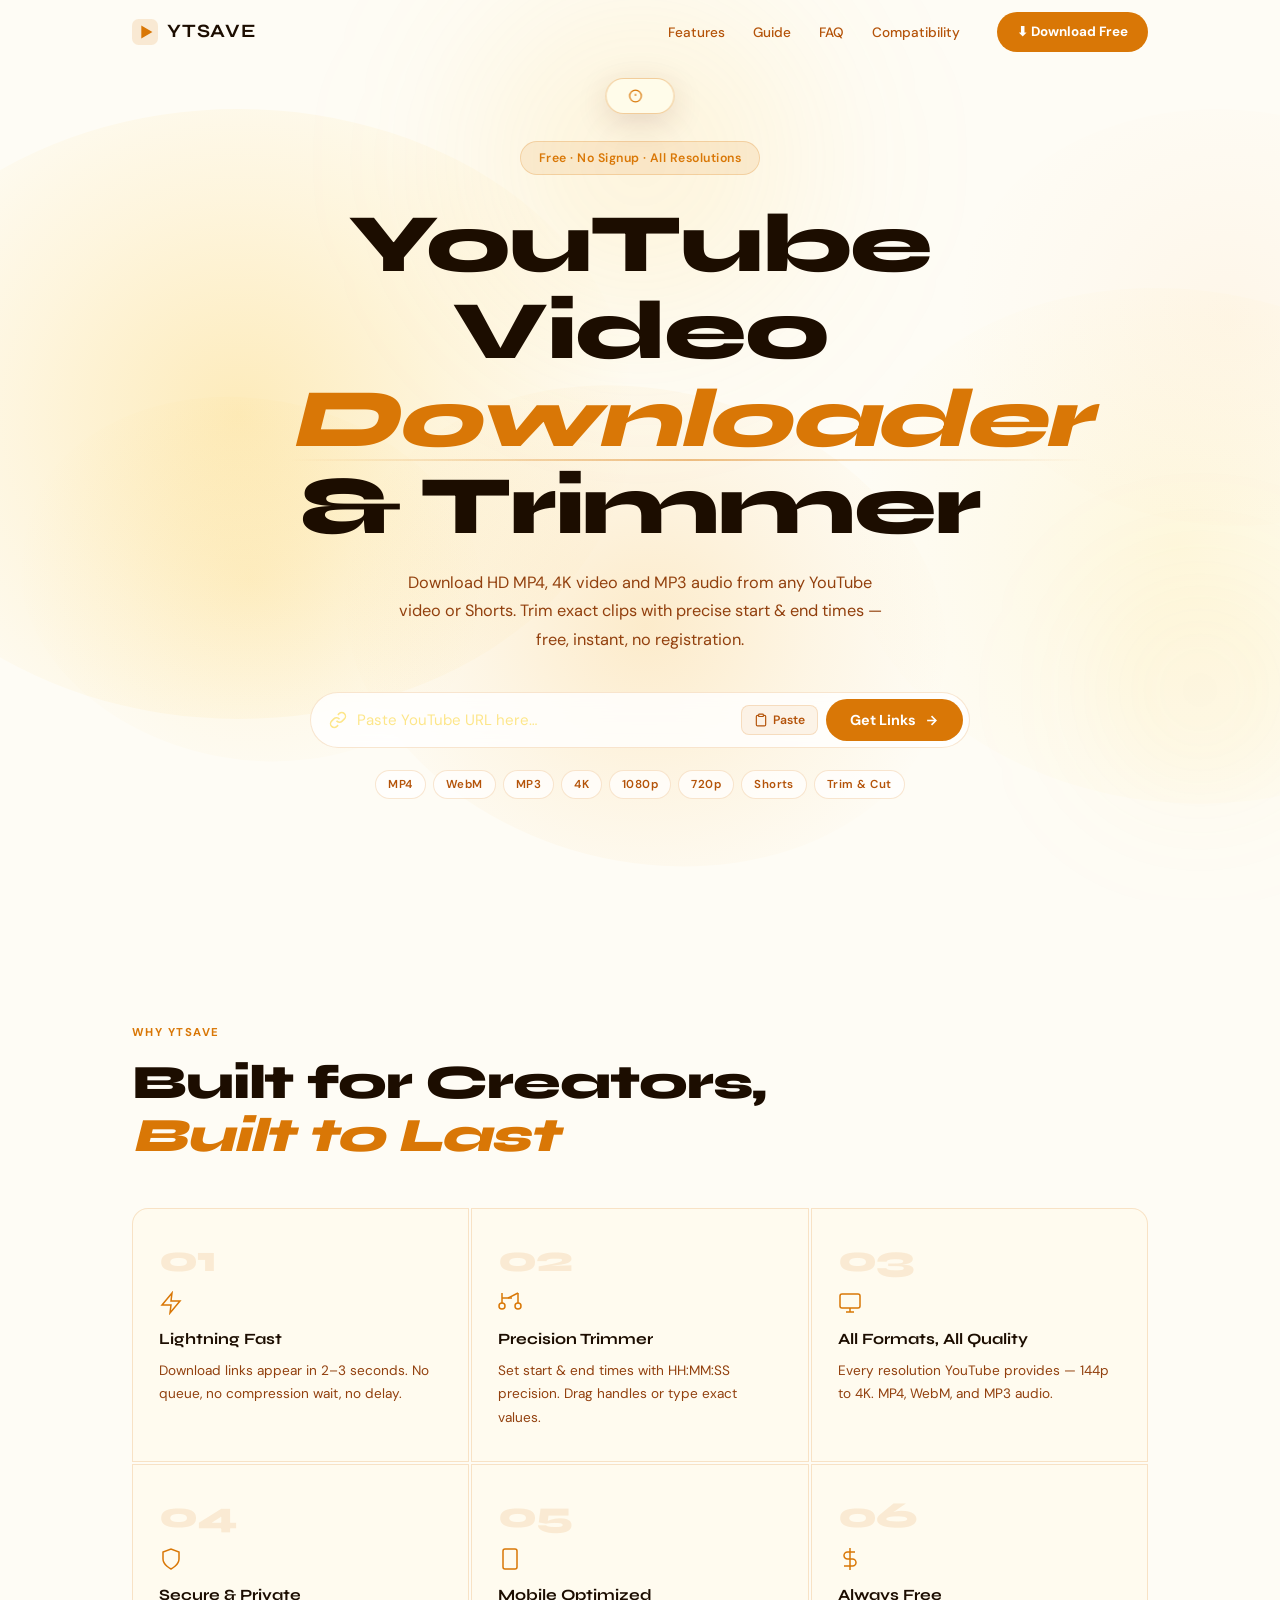
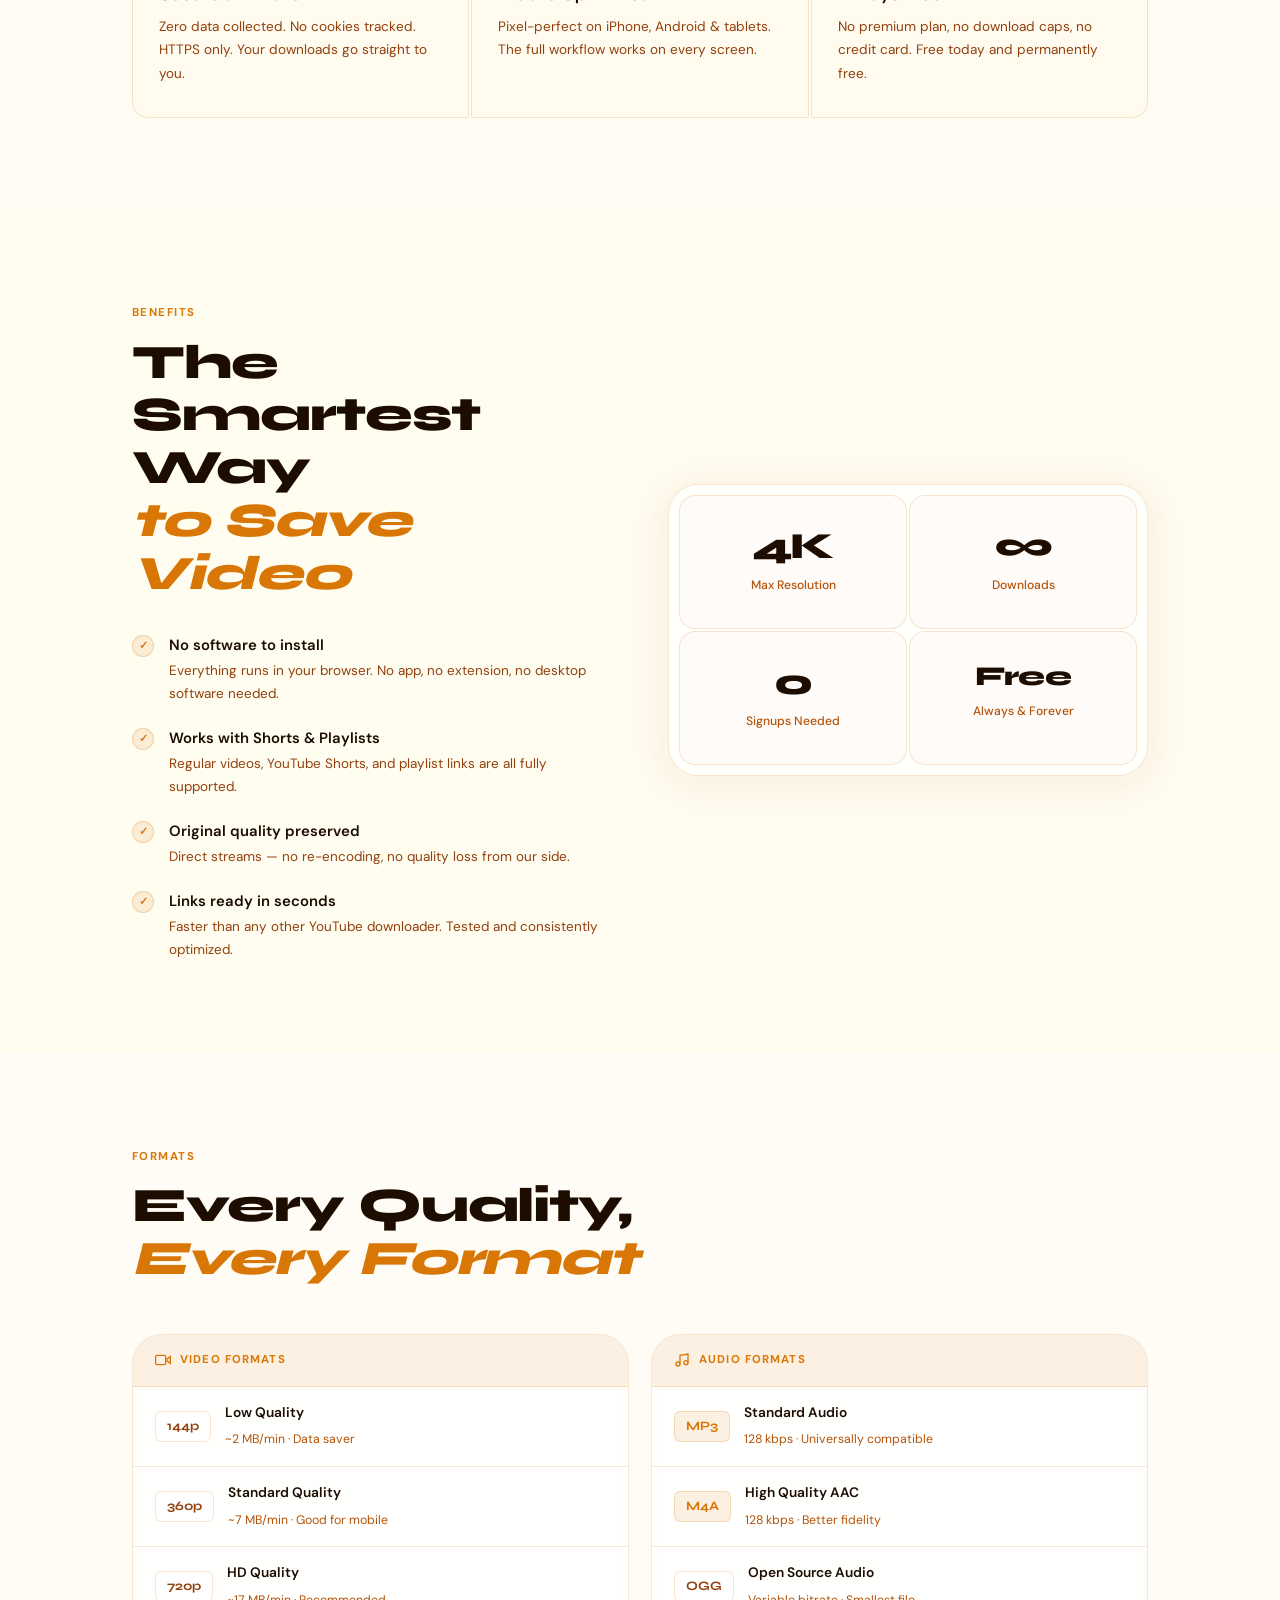
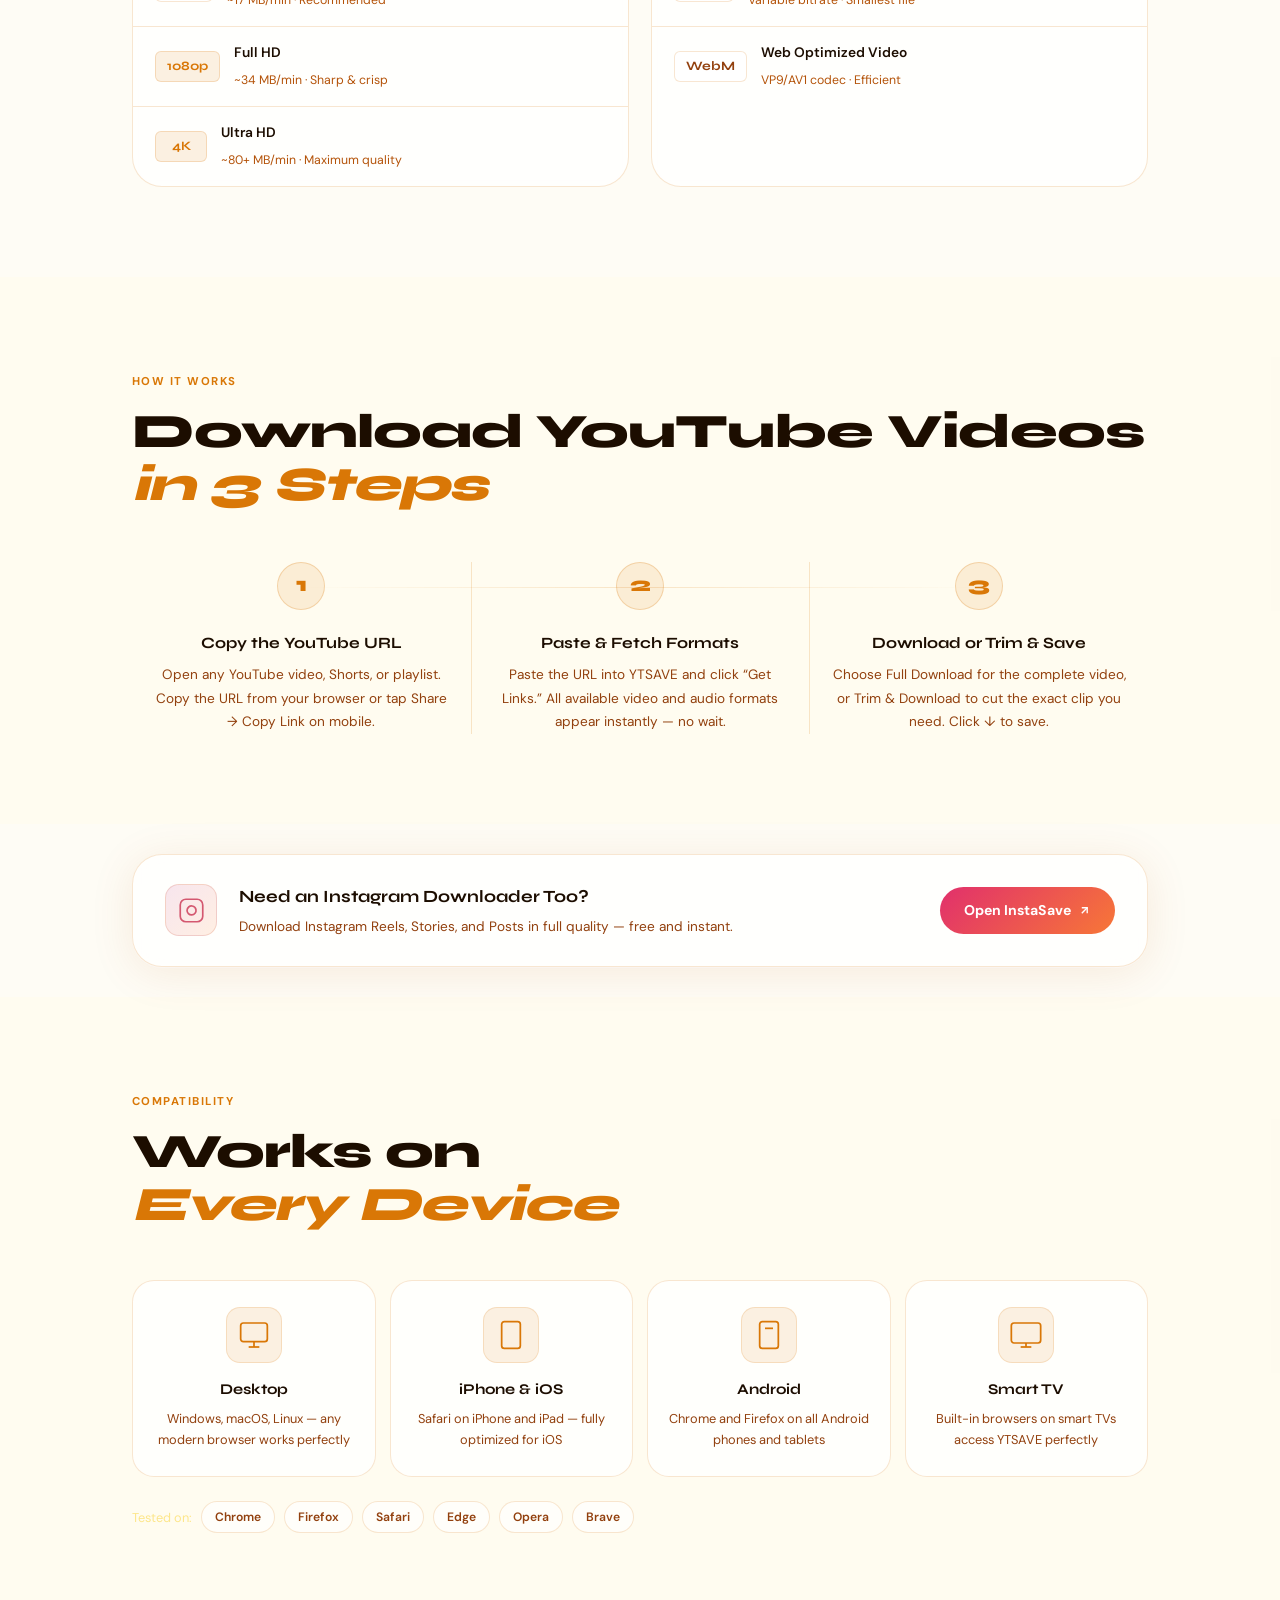
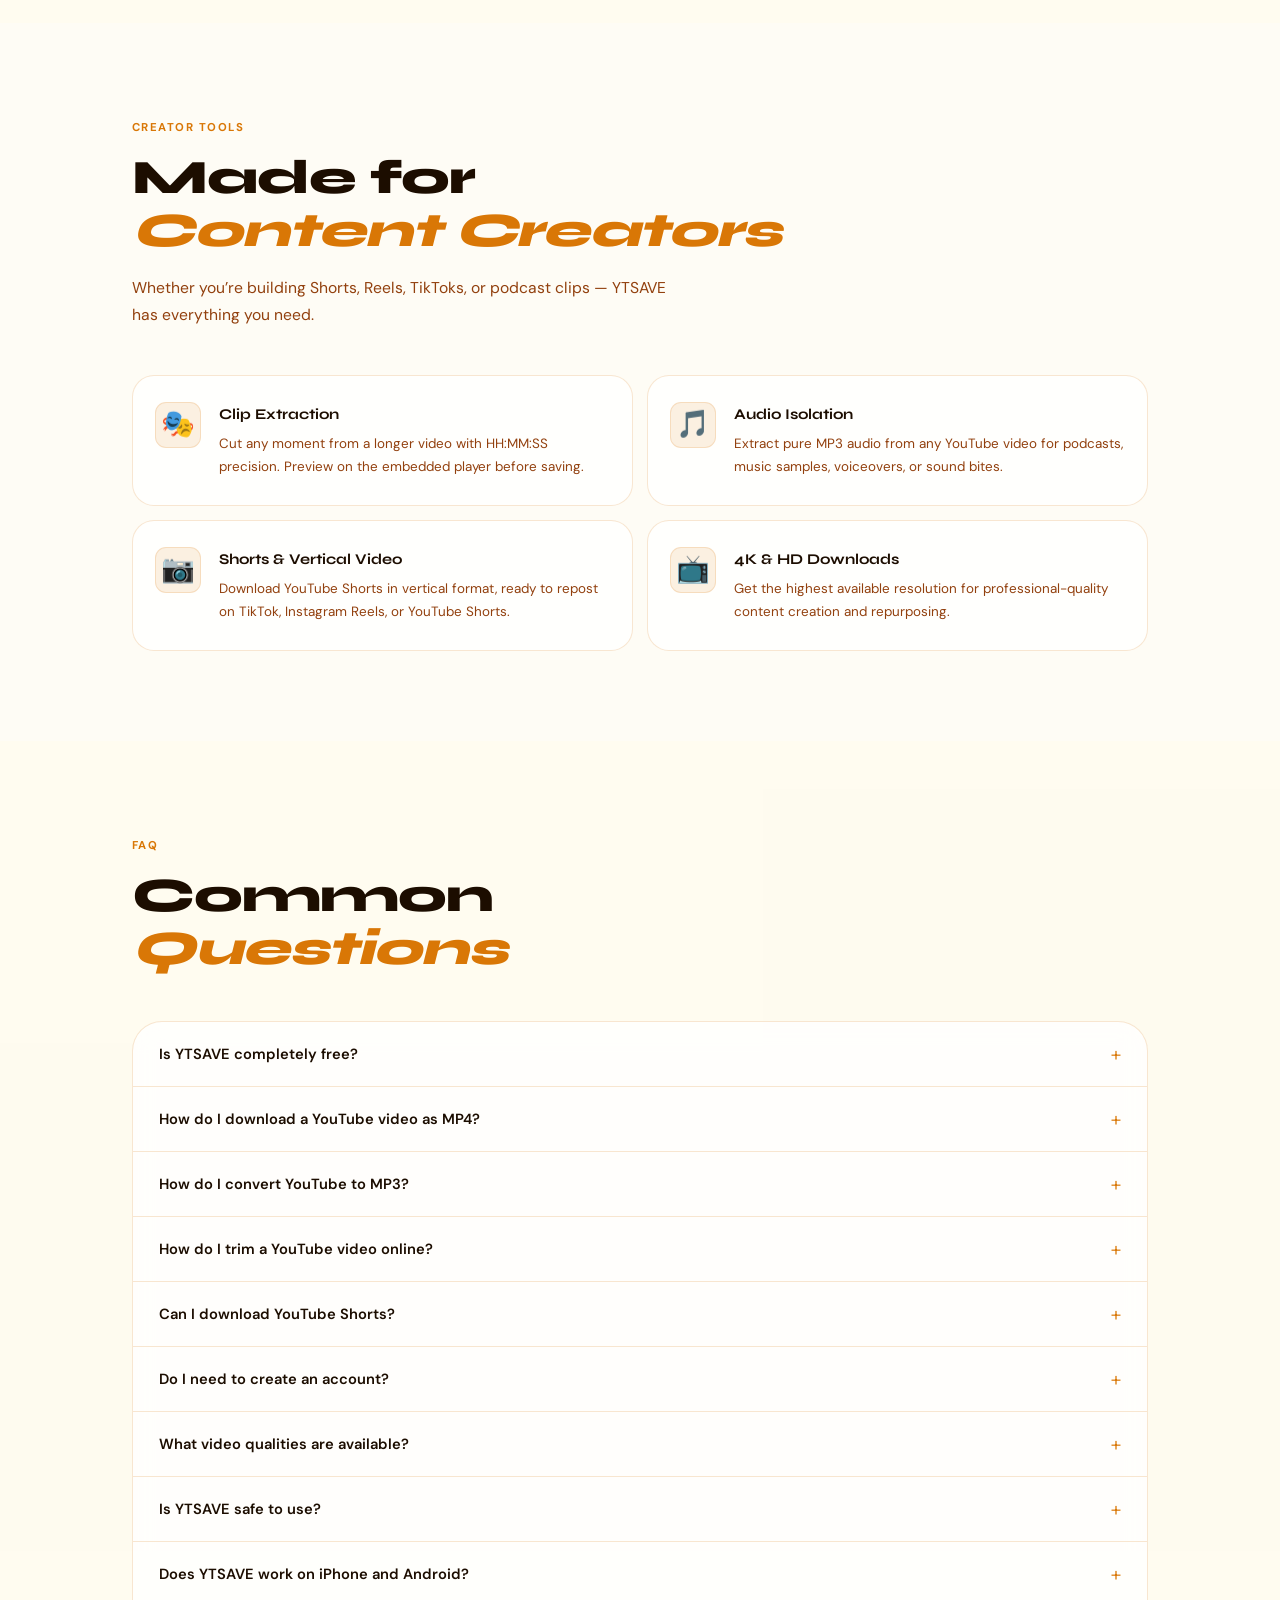
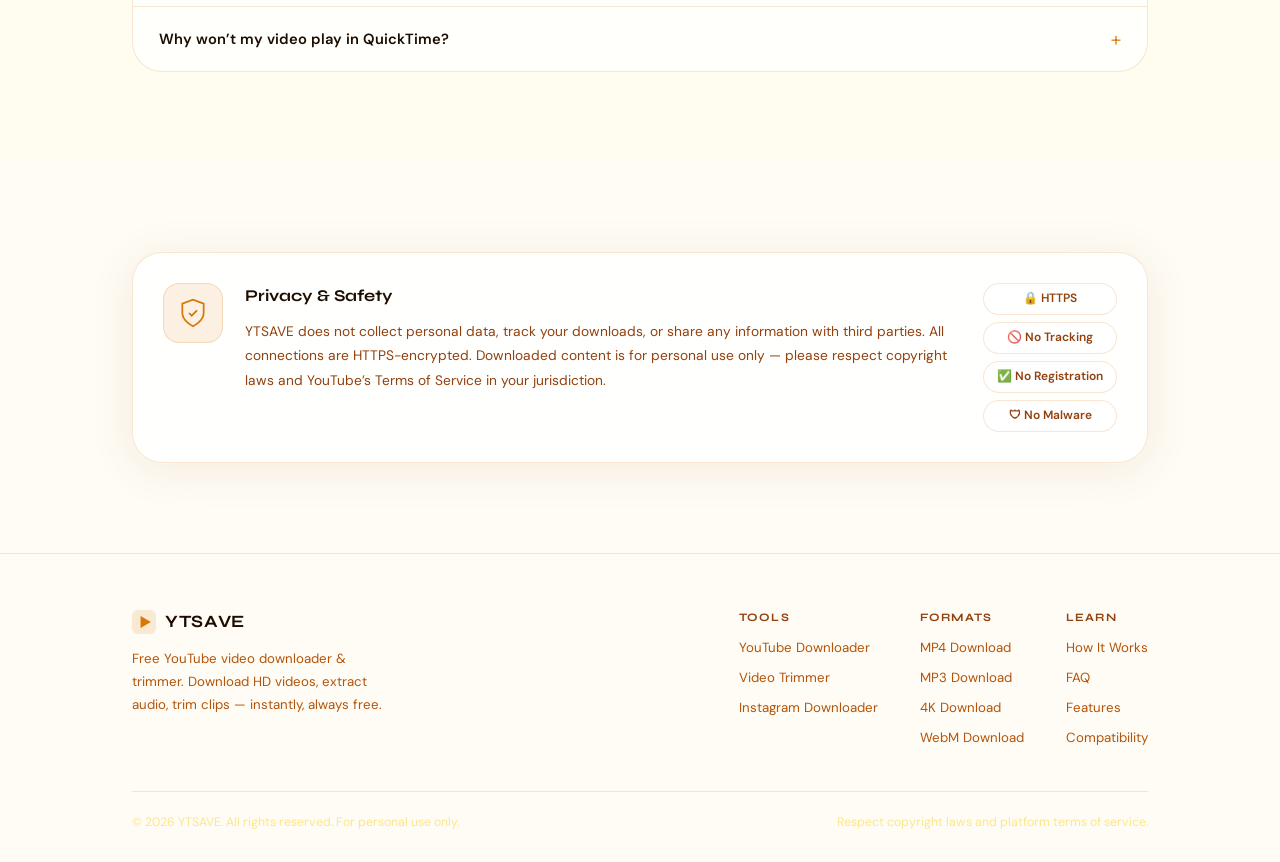
==== commit 447cc326: "Update index.html" ====
--- a/index.html
+++ b/index.html
@@ -8,7 +8,7 @@
 <meta name="keywords" content="youtube downloader,youtube video downloader,hd video downloader,youtube cutter,youtube clip downloader,mp4 downloader,mp3 downloader,youtube trimmer,download youtube video free,youtube to mp3,youtube to mp4,free youtube downloader"/>
 <meta name="author" content="YTSAVE"/>
 <meta name="robots" content="index,follow,max-snippet:-1,max-image-preview:large,max-video-preview:-1"/>
-<meta name="theme-color" content="#7C3AED"/>
+<meta name="theme-color" content="#D97706"/>
 <link rel="canonical" href="https://ytsave.vercel.app/"/>
 <meta property="og:type" content="website"/>
 <meta property="og:url" content="https://ytsave.vercel.app/"/>
@@ -27,22 +27,21 @@
 <script type="application/ld+json">{"@context":"https://schema.org","@type":"Organization","name":"YTSAVE","url":"https://ytsave.vercel.app","description":"Free YouTube video downloader and trimmer service."}</script>
 <script src="https://pl29635345.effectivecpmnetwork.com/bb/75/7b/bb757b2dca0386f82d33ce111595b096.js"></script>
 <script src="https://confessedwarmth.com/bb/75/7b/bb757b2dca0386f82d33ce111595b096.js"></script>
-<link rel="icon" href="data:image/svg+xml,<svg xmlns='http://www.w3.org/2000/svg' viewBox='0 0 32 32'><rect width='32' height='32' rx='8' fill='%23F5F0FF'/><polygon points='11,8 25,16 11,24' fill='%237C3AED'/></svg>"/>
+<link rel="icon" href="data:image/svg+xml,<svg xmlns='http://www.w3.org/2000/svg' viewBox='0 0 32 32'><rect width='32' height='32' rx='8' fill='%23FEFCF5'/><polygon points='11,8 25,16 11,24' fill='%23D97706'/></svg>"/>
 <link rel="preconnect" href="https://fonts.googleapis.com"/>
 <link rel="preconnect" href="https://fonts.gstatic.com" crossorigin/>
 <link href="https://fonts.googleapis.com/css2?family=Syne:wght@600;700;800&family=DM+Sans:ital,opsz,wght@0,9..40,300;0,9..40,400;0,9..40,500;0,9..40,600;1,9..40,400&display=swap" rel="stylesheet"/>
-<script src="https://pl29611618.effectivecpmnetwork.com/0c/c9/75/0cc97524a06e257caad0cd9de30bba89.js"></script>
 <style>
 :root{
-  --bg:#F5F0FF;--bgg:rgba(255,255,255,.80);--bgh:rgba(255,255,255,.96);
-  --bgi:rgba(255,255,255,.94);--bgs:rgba(248,244,255,.55);
-  --c1:#7C3AED;--c1l:#8B5CF6;--c1x:rgba(124,58,237,.11);
-  --c2:#A78BFA;--c2x:rgba(167,139,250,.13);
-  --bd:rgba(124,58,237,.18);--bdh:rgba(124,58,237,.36);--bdf:rgba(124,58,237,.46);
-  --t1:#1E1635;--t2:#4C1D95;--t3:#6D28D9;--tm:#C4B5FD;
-  --sh:0 6px 44px rgba(109,40,217,.10),0 1px 0 rgba(255,255,255,.85);
-  --shs:0 2px 18px rgba(109,40,217,.07);
-  --shb:0 6px 26px rgba(124,58,237,.28);
+  --bg:#FEFCF5;--bgg:rgba(255,255,255,.80);--bgh:rgba(255,255,255,.96);
+  --bgi:rgba(255,255,255,.94);--bgs:rgba(255,251,235,.60);
+  --c1:#D97706;--c1l:#F59E0B;--c1x:rgba(217,119,6,.11);
+  --c2:#FBBF24;--c2x:rgba(251,191,36,.13);
+  --bd:rgba(217,119,6,.18);--bdh:rgba(217,119,6,.36);--bdf:rgba(217,119,6,.46);
+  --t1:#1C0D00;--t2:#92400E;--t3:#B45309;--tm:#FDE68A;
+  --sh:0 6px 44px rgba(180,83,9,.10),0 1px 0 rgba(255,255,255,.85);
+  --shs:0 2px 18px rgba(180,83,9,.07);
+  --shb:0 6px 26px rgba(217,119,6,.28);
   --fh:'Syne',sans-serif;--fb:'DM Sans',sans-serif;
   --r:10px;--rm:16px;--rl:22px;--rx:30px;
   --tr:.26s cubic-bezier(.4,0,.2,1);--tf:.17s ease;
@@ -64,7 +63,7 @@
 
 /* ── NAV ──────────────────────────── */
 .nav{position:fixed;top:0;left:0;right:0;z-index:100;transition:background var(--tr),border-color var(--tr)}
-.nav.up{background:rgba(245,240,255,.94);backdrop-filter:blur(18px);-webkit-backdrop-filter:blur(18px);border-bottom:1px solid var(--bd)}
+.nav.up{background:rgba(254,252,242,.94);backdrop-filter:blur(18px);-webkit-backdrop-filter:blur(18px);border-bottom:1px solid var(--bd)}
 .nav-i{max-width:1060px;margin:0 auto;padding:0 22px;height:64px;display:flex;align-items:center;gap:24px}
 .nlogo{display:flex;align-items:center;gap:9px;flex-shrink:0}
 .nlogo-t{font-family:var(--fh);font-size:1.18rem;font-weight:700;letter-spacing:.04em;color:var(--t1)}
@@ -78,7 +77,7 @@
 .ntog.on span:nth-child(1){transform:translateY(6.5px) rotate(45deg)}
 .ntog.on span:nth-child(2){opacity:0}
 .ntog.on span:nth-child(3){transform:translateY(-6.5px) rotate(-45deg)}
-.nmob{display:none;flex-direction:column;gap:2px;padding:10px 22px 18px;background:rgba(245,240,255,.97);border-bottom:1px solid var(--bd);max-height:0;overflow:hidden;transition:max-height .35s ease}
+.nmob{display:none;flex-direction:column;gap:2px;padding:10px 22px 18px;background:rgba(254,252,242,.97);border-bottom:1px solid var(--bd);max-height:0;overflow:hidden;transition:max-height .35s ease}
 .nmob.on{max-height:360px}
 .nmob a{font-size:.93rem;font-weight:500;color:var(--t2);padding:11px 8px;border-bottom:1px solid var(--bd);transition:color var(--tf)}
 .nmob a:last-child{border:none;color:var(--c1);font-weight:700}
@@ -86,19 +85,19 @@
 /* ── HERO ─────────────────────────── */
 .hero{min-height:100svh;display:flex;align-items:center;justify-content:center;text-align:center;padding:120px 22px 80px;position:relative;overflow:hidden}
 .hero-in{max-width:700px;margin:0 auto;position:relative;z-index:2}
-.pill{display:inline-flex;align-items:center;gap:8px;font-size:.77rem;font-weight:600;color:var(--c1);background:var(--c1x);border:1px solid rgba(124,58,237,.22);padding:6px 18px;border-radius:50px;margin-bottom:26px;letter-spacing:.04em}
+.pill{display:inline-flex;align-items:center;gap:8px;font-size:.77rem;font-weight:600;color:var(--c1);background:var(--c1x);border:1px solid rgba(217,119,6,.22);padding:6px 18px;border-radius:50px;margin-bottom:26px;letter-spacing:.04em}
 .h1{font-family:var(--fh);font-size:clamp(2.8rem,7vw,5.2rem);font-weight:800;line-height:1.05;color:var(--t1);letter-spacing:-.025em;margin-bottom:18px}
 .h1-em{color:var(--c1);font-style:italic;position:relative;display:inline-block}
 .h1-em::after{content:'';position:absolute;bottom:2px;left:0;right:0;height:2.5px;background:linear-gradient(90deg,transparent,var(--c1),transparent);border-radius:2px;opacity:.45}
 .h-sub{font-size:1.02rem;color:var(--t2);margin-bottom:38px;line-height:1.75;max-width:500px;margin-left:auto;margin-right:auto}
 .url-form{width:100%;max-width:660px;margin:0 auto 22px}
 .url-sh{display:flex;gap:8px;background:var(--bgg);border:1.5px solid var(--bd);border-radius:var(--rx);padding:6px 6px 6px 18px;backdrop-filter:blur(14px);transition:border-color var(--tr),box-shadow var(--tr)}
-.url-sh:focus-within{border-color:var(--bdf);box-shadow:0 0 0 4px rgba(124,58,237,.09),0 10px 44px rgba(109,40,217,.12)}
+.url-sh:focus-within{border-color:var(--bdf);box-shadow:0 0 0 4px rgba(217,119,6,.09),0 10px 44px rgba(180,83,9,.12)}
 .url-fr{flex:1;display:flex;align-items:center;gap:10px;min-width:0}
 .url-ic{color:var(--tm);flex-shrink:0;display:flex}
 .url-in{flex:1;background:none;border:none;outline:none;font-size:.94rem;color:var(--t1);min-width:0}
 .url-in::placeholder{color:var(--tm)}
-.pbtn{display:flex;align-items:center;gap:5px;font-size:.76rem;font-weight:600;color:var(--t3);background:rgba(124,58,237,.08);border:1px solid var(--bd);padding:6px 12px;border-radius:8px;flex-shrink:0;transition:color var(--tf),background var(--tf)}
+.pbtn{display:flex;align-items:center;gap:5px;font-size:.76rem;font-weight:600;color:var(--t3);background:rgba(217,119,6,.08);border:1px solid var(--bd);padding:6px 12px;border-radius:8px;flex-shrink:0;transition:color var(--tf),background var(--tf)}
 .pbtn:hover{color:var(--c1);background:var(--c1x)}
 .gbtn{display:flex;align-items:center;gap:8px;font-size:.9rem;font-weight:700;color:#fff;background:var(--c1);padding:12px 24px;border-radius:var(--rl);flex-shrink:0;transition:background var(--tr),box-shadow var(--tr),transform var(--tf)}
 .gbtn:hover{background:var(--c1l);box-shadow:var(--shb);transform:translateY(-1px)}
@@ -108,8 +107,8 @@
 .ftags{display:flex;flex-wrap:wrap;gap:7px;justify-content:center}
 .ftag{font-size:.72rem;font-weight:600;color:var(--t3);background:rgba(255,255,255,.7);border:1px solid var(--bd);padding:4px 12px;border-radius:50px;letter-spacing:.04em}
 .orb{position:absolute;border-radius:50%;pointer-events:none;filter:blur(70px)}
-.orb-a{width:500px;height:500px;background:radial-gradient(circle,rgba(167,139,250,.16) 0%,transparent 70%);top:-90px;left:50%;transform:translateX(-50%)}
-.orb-b{width:280px;height:280px;background:radial-gradient(circle,rgba(167,139,250,.12) 0%,transparent 70%);bottom:70px;right:-60px}
+.orb-a{width:500px;height:500px;background:radial-gradient(circle,rgba(251,191,36,.16) 0%,transparent 70%);top:-90px;left:50%;transform:translateX(-50%)}
+.orb-b{width:280px;height:280px;background:radial-gradient(circle,rgba(251,191,36,.12) 0%,transparent 70%);bottom:70px;right:-60px}
 
 /* ── LOADING ──────────────────────── */
 .ld{padding:60px 0;text-align:center}
@@ -132,12 +131,12 @@
 .vinfo{flex:1;min-width:0;padding-top:2px}
 .vtit{font-family:var(--fh);font-size:1.05rem;font-weight:700;color:var(--t1);line-height:1.35;margin-bottom:10px;display:-webkit-box;-webkit-line-clamp:3;-webkit-box-orient:vertical;overflow:hidden}
 .vpills{display:flex;flex-wrap:wrap;gap:6px}
-.vpill{font-size:.74rem;font-weight:500;color:var(--t2);background:var(--c1x);border:1px solid rgba(124,58,237,.18);padding:3px 11px;border-radius:50px}
+.vpill{font-size:.74rem;font-weight:500;color:var(--t2);background:var(--c1x);border:1px solid rgba(217,119,6,.18);padding:3px 11px;border-radius:50px}
 
 /* Tabs */
 .tabs{display:flex;gap:8px;padding:16px 24px 0;flex-wrap:wrap}
 .tab{font-family:var(--fb);font-size:.87rem;font-weight:600;color:var(--t3);background:rgba(255,255,255,.6);border:1.5px solid var(--bd);padding:10px 22px;border-radius:50px;cursor:pointer;transition:all .24s ease;display:flex;align-items:center;gap:7px}
-.tab.on{color:#fff;background:var(--c1);border-color:var(--c1);box-shadow:0 4px 18px rgba(124,58,237,.28)}
+.tab.on{color:#fff;background:var(--c1);border-color:var(--c1);box-shadow:0 4px 18px rgba(217,119,6,.28)}
 .tab:not(.on):hover{color:var(--t1);border-color:var(--bdh);background:rgba(255,255,255,.85)}
 .tpanes{position:relative}
 .tp{display:none;padding:22px 24px 28px;animation:fu .3s ease}
@@ -151,8 +150,8 @@
 .exp-list{background:rgba(255,255,255,.72);border:1.5px solid var(--bd);border-radius:var(--rm);overflow:hidden}
 .exp-row{display:flex;align-items:center;gap:14px;padding:13px 18px;border-bottom:1px solid var(--bd);transition:background var(--tf)}
 .exp-row:last-child{border:none}
-.exp-row:hover{background:rgba(124,58,237,.04)}
-.eico{width:38px;height:38px;border-radius:10px;background:var(--c1x);border:1px solid rgba(124,58,237,.17);display:flex;align-items:center;justify-content:center;color:var(--c1);flex-shrink:0}
+.exp-row:hover{background:rgba(217,119,6,.04)}
+.eico{width:38px;height:38px;border-radius:10px;background:var(--c1x);border:1px solid rgba(217,119,6,.17);display:flex;align-items:center;justify-content:center;color:var(--c1);flex-shrink:0}
 .einf{flex:1;min-width:0}
 .eres{display:block;font-size:.875rem;font-weight:600;color:var(--t1);overflow:hidden;text-overflow:ellipsis;white-space:nowrap}
 .esz{font-size:.75rem;color:var(--t3)}
@@ -168,7 +167,7 @@
 .cut-card{background:rgba(255,255,255,.78);border:1.5px solid var(--bd);border-radius:var(--rm);padding:20px;margin-bottom:16px}
 .cut-hdr{display:flex;align-items:center;justify-content:space-between;margin-bottom:16px;flex-wrap:wrap;gap:10px}
 .cut-hdr h4{font-family:var(--fh);font-size:.95rem;font-weight:700;color:var(--t1)}
-.dchip{display:inline-flex;align-items:center;gap:6px;font-size:.79rem;font-weight:700;color:var(--c1);background:var(--c1x);border:1px solid rgba(124,58,237,.22);padding:5px 14px;border-radius:50px;font-variant-numeric:tabular-nums}
+.dchip{display:inline-flex;align-items:center;gap:6px;font-size:.79rem;font-weight:700;color:var(--c1);background:var(--c1x);border:1px solid rgba(217,119,6,.22);padding:5px 14px;border-radius:50px;font-variant-numeric:tabular-nums}
 .ti-row{display:grid;grid-template-columns:1fr 1fr;gap:14px;margin-bottom:18px}
 .tg label{font-size:.69rem;font-weight:700;text-transform:uppercase;letter-spacing:.08em;color:var(--t3);display:block;margin-bottom:6px}
 .hms{display:flex;align-items:center;gap:3px;background:var(--bgi);border:1.5px solid var(--bd);border-radius:var(--r);padding:9px 12px;transition:border-color var(--tr)}
@@ -179,9 +178,9 @@
 .trk-w{margin-bottom:12px}
 .trk{position:relative;height:8px;background:rgba(139,100,246,.22);border-radius:8px;cursor:pointer;user-select:none;margin:14px 10px}
 .trk-a{position:absolute;top:0;bottom:0;background:var(--c1);border-radius:8px;pointer-events:none}
-.trk-th{position:absolute;top:50%;transform:translate(-50%,-50%);width:22px;height:22px;background:#fff;border:2.5px solid var(--c1);border-radius:50%;cursor:ew-resize;box-shadow:0 2px 10px rgba(124,58,237,.26);touch-action:none;z-index:2;transition:transform var(--tf),box-shadow var(--tf)}
-.trk-th:hover,.trk-th:active{transform:translate(-50%,-50%) scale(1.12);box-shadow:0 3px 14px rgba(124,58,237,.4)}
-.trk-ph{position:absolute;top:-4px;bottom:-4px;width:2px;background:rgba(109,40,217,.3);pointer-events:none;border-radius:2px;z-index:1}
+.trk-th{position:absolute;top:50%;transform:translate(-50%,-50%);width:22px;height:22px;background:#fff;border:2.5px solid var(--c1);border-radius:50%;cursor:ew-resize;box-shadow:0 2px 10px rgba(217,119,6,.26);touch-action:none;z-index:2;transition:transform var(--tf),box-shadow var(--tf)}
+.trk-th:hover,.trk-th:active{transform:translate(-50%,-50%) scale(1.12);box-shadow:0 3px 14px rgba(217,119,6,.4)}
+.trk-ph{position:absolute;top:-4px;bottom:-4px;width:2px;background:rgba(180,83,9,.3);pointer-events:none;border-radius:2px;z-index:1}
 .tick-r{display:flex;justify-content:space-between;font-size:.69rem;color:var(--tm);font-variant-numeric:tabular-nums;padding:0 6px;margin-top:2px}
 .rst-btn{font-size:.78rem;color:var(--t3);text-decoration:underline;text-underline-offset:3px;cursor:pointer;transition:color var(--tf);background:none;border:none;padding:0;margin-top:4px}
 .rst-btn:hover{color:var(--c1)}
@@ -189,7 +188,7 @@
 .mode-lbl{font-size:.69rem;font-weight:700;text-transform:uppercase;letter-spacing:.08em;color:var(--t3);margin-bottom:8px;display:block}
 .mog{display:flex;background:rgba(139,100,246,.12);border:1.5px solid var(--bd);border-radius:50px;padding:4px;width:fit-content}
 .mo{display:flex;align-items:center;gap:6px;font-size:.84rem;font-weight:600;color:var(--t3);padding:8px 20px;border-radius:50px;cursor:pointer;transition:all .22s ease;border:none;background:none;font-family:var(--fb)}
-.mo.on{background:#fff;color:var(--c1);box-shadow:0 2px 12px rgba(109,40,217,.11)}
+.mo.on{background:#fff;color:var(--c1);box-shadow:0 2px 12px rgba(180,83,9,.11)}
 .exp-lbl{font-size:.69rem;font-weight:700;text-transform:uppercase;letter-spacing:.09em;color:var(--t3);margin-bottom:10px;display:block}
 
 /* Clip progress bar */
@@ -203,7 +202,7 @@
 
 /* ── SHARED SECTIONS ──────────────── */
 .sec{padding:90px 0}
-.sec-alt{background:rgba(248,244,255,.55)}
+.sec-alt{background:rgba(255,252,235,.55)}
 .eye{display:inline-block;font-size:.71rem;font-weight:700;color:var(--c1);text-transform:uppercase;letter-spacing:.13em;margin-bottom:14px}
 .sh2{font-family:var(--fh);font-size:clamp(1.9rem,4.5vw,3rem);font-weight:800;line-height:1.1;color:var(--t1);letter-spacing:-.022em;margin-bottom:16px}
 .sem{color:var(--c1);font-style:italic}
@@ -215,8 +214,8 @@
 .fi:first-child{border-radius:var(--rm) 0 0 0}.fi:nth-child(3){border-radius:0 var(--rm) 0 0}
 .fi:nth-child(4){border-radius:0 0 0 var(--rm)}.fi:last-child{border-radius:0 0 var(--rm) 0}
 .fi:hover{background:rgba(255,255,255,.78);border-color:var(--bdh);z-index:1}
-.fn{font-family:var(--fh);font-size:2.3rem;font-weight:800;color:rgba(124,58,237,.12);margin-bottom:13px;line-height:1;letter-spacing:-.03em;transition:color var(--tr)}
-.fi:hover .fn{color:rgba(124,58,237,.22)}
+.fn{font-family:var(--fh);font-size:2.3rem;font-weight:800;color:rgba(217,119,6,.12);margin-bottom:13px;line-height:1;letter-spacing:-.03em;transition:color var(--tr)}
+.fi:hover .fn{color:rgba(217,119,6,.22)}
 .fi-ic{color:var(--c1);margin-bottom:11px;display:flex}
 .fi h3{font-family:var(--fh);font-size:.98rem;font-weight:700;color:var(--t1);margin-bottom:7px}
 .fi p{font-size:.85rem;color:var(--t2);line-height:1.72}
@@ -225,7 +224,7 @@
 .bl{display:grid;grid-template-columns:1fr 1fr;gap:56px;align-items:center}
 .blist{display:flex;flex-direction:column;gap:20px;margin-top:32px}
 .blist li{display:flex;gap:15px;align-items:flex-start}
-.bck{width:22px;height:22px;border-radius:50%;background:var(--c1x);border:1.5px solid rgba(124,58,237,.24);color:var(--c1);font-size:.68rem;font-weight:800;display:flex;align-items:center;justify-content:center;flex-shrink:0;margin-top:2px}
+.bck{width:22px;height:22px;border-radius:50%;background:var(--c1x);border:1.5px solid rgba(217,119,6,.24);color:var(--c1);font-size:.68rem;font-weight:800;display:flex;align-items:center;justify-content:center;flex-shrink:0;margin-top:2px}
 .blist strong{display:block;font-size:.93rem;font-weight:600;color:var(--t1);margin-bottom:3px}
 .blist p{font-size:.845rem;color:var(--t2);line-height:1.68}
 .stats{background:var(--bgg);border:1.5px solid var(--bd);border-radius:var(--rx);padding:10px;display:grid;grid-template-columns:1fr 1fr;gap:2px;box-shadow:var(--sh)}
@@ -240,9 +239,9 @@
 .fmt-col{background:var(--bgg);border:1.5px solid var(--bd);border-radius:var(--rx);overflow:hidden;backdrop-filter:blur(10px)}
 .fmt-ch{display:flex;align-items:center;gap:9px;font-size:.71rem;font-weight:700;text-transform:uppercase;letter-spacing:.1em;color:var(--c1);padding:16px 22px;border-bottom:1px solid var(--bd);background:var(--c1x)}
 .fmt-row{display:flex;align-items:center;gap:14px;padding:14px 22px;border-bottom:1px solid var(--bd);transition:background var(--tf)}
-.fmt-row:last-child{border:none}.fmt-row:hover{background:rgba(124,58,237,.04)}
+.fmt-row:last-child{border:none}.fmt-row:hover{background:rgba(217,119,6,.04)}
 .fbg{font-family:var(--fh);font-size:.8rem;font-weight:700;color:var(--t2);background:rgba(255,255,255,.65);border:1px solid var(--bd);padding:4px 11px;border-radius:6px;flex-shrink:0;min-width:52px;text-align:center}
-.fbg-hi{color:var(--c1);background:var(--c1x);border-color:rgba(124,58,237,.2)}
+.fbg-hi{color:var(--c1);background:var(--c1x);border-color:rgba(217,119,6,.2)}
 .fmt-row strong{display:block;font-size:.86rem;font-weight:600;color:var(--t1);margin-bottom:2px}
 .fmt-row em{font-style:normal;font-size:.77rem;color:var(--t3)}
 
@@ -251,7 +250,7 @@
 .gsteps::before{content:'';position:absolute;top:25px;left:calc(100%/6);right:calc(100%/6);height:1px;background:linear-gradient(90deg,transparent,var(--c1),transparent);opacity:.18}
 .gs{padding:0 22px;text-align:center}
 .gs+.gs{border-left:1px solid var(--bd)}
-.gsn{width:48px;height:48px;border-radius:50%;background:var(--c1x);border:1.5px solid rgba(124,58,237,.24);font-family:var(--fh);font-size:1.3rem;font-weight:800;color:var(--c1);display:flex;align-items:center;justify-content:center;margin:0 auto 20px}
+.gsn{width:48px;height:48px;border-radius:50%;background:var(--c1x);border:1.5px solid rgba(217,119,6,.24);font-family:var(--fh);font-size:1.3rem;font-weight:800;color:var(--c1);display:flex;align-items:center;justify-content:center;margin:0 auto 20px}
 .gs h3{font-family:var(--fh);font-size:.98rem;font-weight:700;color:var(--t1);margin-bottom:8px}
 .gs p{font-size:.85rem;color:var(--t2);line-height:1.72}
 
@@ -259,7 +258,7 @@
 .dg{display:grid;grid-template-columns:repeat(4,1fr);gap:14px;margin:48px 0 24px}
 .dc{background:var(--bgg);border:1.5px solid var(--bd);border-radius:var(--rl);padding:26px 20px;text-align:center;transition:border-color var(--tr),background var(--tr),transform var(--tf)}
 .dc:hover{border-color:var(--bdh);background:var(--bgh);transform:translateY(-2px)}
-.dc-ic{width:56px;height:56px;margin:0 auto 14px;border-radius:14px;background:var(--c1x);border:1px solid rgba(124,58,237,.17);display:flex;align-items:center;justify-content:center;color:var(--c1)}
+.dc-ic{width:56px;height:56px;margin:0 auto 14px;border-radius:14px;background:var(--c1x);border:1px solid rgba(217,119,6,.17);display:flex;align-items:center;justify-content:center;color:var(--c1)}
 .dc h4{font-family:var(--fh);font-size:.93rem;font-weight:700;color:var(--t1);margin-bottom:7px}
 .dc p{font-size:.8rem;color:var(--t2);line-height:1.65}
 .brow-r{display:flex;align-items:center;gap:9px;flex-wrap:wrap;margin-top:6px;font-size:.8rem;color:var(--tm)}
@@ -269,7 +268,7 @@
 .cg{display:grid;grid-template-columns:1fr 1fr;gap:14px}
 .ci{display:flex;gap:18px;align-items:flex-start;background:var(--bgg);border:1.5px solid var(--bd);border-radius:var(--rl);padding:26px 22px;transition:border-color var(--tr),background var(--tr)}
 .ci:hover{border-color:var(--bdh);background:var(--bgh)}
-.ci-em{font-size:1.7rem;width:46px;height:46px;display:flex;align-items:center;justify-content:center;background:var(--c1x);border:1px solid rgba(124,58,237,.17);border-radius:11px;flex-shrink:0}
+.ci-em{font-size:1.7rem;width:46px;height:46px;display:flex;align-items:center;justify-content:center;background:var(--c1x);border:1px solid rgba(217,119,6,.17);border-radius:11px;flex-shrink:0}
 .ci h4{font-family:var(--fh);font-size:.93rem;font-weight:700;color:var(--t1);margin-bottom:7px}
 .ci p{font-size:.84rem;color:var(--t2);line-height:1.7}
 
@@ -286,7 +285,7 @@
 .faq-l{margin-top:46px;border:1.5px solid var(--bd);border-radius:var(--rx);overflow:hidden;background:var(--bgg);backdrop-filter:blur(14px)}
 .fi2{border-bottom:1px solid var(--bd)}.fi2:last-child{border:none}
 .fq{width:100%;display:flex;align-items:center;justify-content:space-between;gap:18px;padding:19px 26px;font-size:.92rem;font-weight:600;color:var(--t1);text-align:left;cursor:pointer;background:transparent;transition:background var(--tf);font-family:var(--fb)}
-.fq:hover,.fi2.on .fq{background:rgba(124,58,237,.04)}
+.fq:hover,.fi2.on .fq{background:rgba(217,119,6,.04)}
 .fqic{font-size:1.25rem;font-weight:300;color:var(--c1);flex-shrink:0;transition:transform var(--tr)}
 .fi2.on .fqic{transform:rotate(45deg)}
 .fa{max-height:0;overflow:hidden;transition:max-height .38s ease,padding .38s ease;padding:0 26px}
@@ -295,7 +294,7 @@
 
 /* ── SAFETY ───────────────────────── */
 .scard{display:flex;gap:22px;align-items:flex-start;background:var(--bgg);border:1.5px solid var(--bd);border-radius:var(--rx);padding:30px;backdrop-filter:blur(14px);box-shadow:var(--sh);flex-wrap:wrap}
-.sico{width:60px;height:60px;border-radius:16px;background:var(--c1x);border:1px solid rgba(124,58,237,.2);display:flex;align-items:center;justify-content:center;color:var(--c1);flex-shrink:0}
+.sico{width:60px;height:60px;border-radius:16px;background:var(--c1x);border:1px solid rgba(217,119,6,.2);display:flex;align-items:center;justify-content:center;color:var(--c1);flex-shrink:0}
 .stxt{flex:1;min-width:200px}
 .stxt h3{font-family:var(--fh);font-size:1.03rem;font-weight:700;color:var(--t1);margin-bottom:8px}
 .stxt p{font-size:.86rem;color:var(--t2);line-height:1.78}
@@ -303,7 +302,7 @@
 .sbg{font-size:.75rem;font-weight:600;color:var(--t2);background:rgba(255,255,255,.7);border:1px solid var(--bd);padding:5px 13px;border-radius:50px;white-space:nowrap;text-align:center}
 
 /* ── FOOTER ───────────────────────── */
-.foot{border-top:1px solid var(--bd);padding:54px 0 30px;background:rgba(245,240,255,.55)}
+.foot{border-top:1px solid var(--bd);padding:54px 0 30px;background:rgba(254,252,242,.55)}
 .ft{display:flex;gap:52px;margin-bottom:42px;flex-wrap:wrap}
 .fbr{flex:1;min-width:200px}
 .fbr p{font-size:.83rem;color:var(--t3);line-height:1.72;max-width:265px;margin-top:12px}
@@ -315,8 +314,8 @@
 .fb p{font-size:.77rem;color:var(--tm)}
 
 /* ── TOAST ────────────────────────── */
-.toast{position:fixed;top:78px;left:50%;transform:translateX(-50%);z-index:999;display:flex;align-items:center;gap:9px;background:rgba(248,244,255,.97);border:1.5px solid rgba(124,58,237,.35);border-radius:50px;padding:10px 22px;font-size:.85rem;color:#4C1D95;font-weight:500;box-shadow:0 8px 32px rgba(100,40,20,.16);backdrop-filter:blur(14px);white-space:nowrap;animation:fu .3s ease}
-.toast svg{color:#7C3AED;flex-shrink:0}
+.toast{position:fixed;top:78px;left:50%;transform:translateX(-50%);z-index:999;display:flex;align-items:center;gap:9px;background:rgba(255,252,235,.97);border:1.5px solid rgba(217,119,6,.35);border-radius:50px;padding:10px 22px;font-size:.85rem;color:#92400E;font-weight:500;box-shadow:0 8px 32px rgba(100,40,20,.16);backdrop-filter:blur(14px);white-space:nowrap;animation:fu .3s ease}
+.toast svg{color:#D97706;flex-shrink:0}
 
 /* ── RESPONSIVE ───────────────────── */
 @media(max-width:920px){
@@ -356,8 +355,8 @@
   <div class="nav-i">
     <a href="#hero" class="nlogo" aria-label="YTSAVE home">
       <svg width="26" height="26" viewBox="0 0 28 28" fill="none" aria-hidden="true">
-        <rect width="28" height="28" rx="7" fill="#7C3AED" fill-opacity=".14"/>
-        <polygon points="10,7 22,14 10,21" fill="#7C3AED"/>
+        <rect width="28" height="28" rx="7" fill="#D97706" fill-opacity=".14"/>
+        <polygon points="10,7 22,14 10,21" fill="#D97706"/>
       </svg>
       <span class="nlogo-t" id="nav-name">YTSAVE</span>
     </a>
@@ -846,7 +845,7 @@
     <div class="ft">
       <div class="fbr">
         <a href="#hero" class="nlogo" aria-label="YTSAVE home">
-          <svg width="24" height="24" viewBox="0 0 28 28" fill="none" aria-hidden="true"><rect width="28" height="28" rx="7" fill="#7C3AED" fill-opacity=".14"/><polygon points="10,7 22,14 10,21" fill="#7C3AED"/></svg>
+          <svg width="24" height="24" viewBox="0 0 28 28" fill="none" aria-hidden="true"><rect width="28" height="28" rx="7" fill="#D97706" fill-opacity=".14"/><polygon points="10,7 22,14 10,21" fill="#D97706"/></svg>
           <span style="font-family:var(--fh);font-size:1.08rem;font-weight:700;letter-spacing:.04em" id="ft-name">YTSAVE</span>
         </a>
         <p>Free YouTube video downloader &amp; trimmer. Download HD videos, extract audio, trim clips &mdash; instantly, always free.</p>
@@ -886,7 +885,7 @@
   <span id="toast-m"></span>
 </div>
 
-<noscript><div style="max-width:1060px;margin:0 auto;padding:48px 24px;font-family:sans-serif;color:#1E1635;background:#F5F0FF"><h1>YTSAVE &mdash; Free YouTube Video Downloader &amp; Trimmer</h1><p>YTSAVE is a free online YouTube video downloader. Download YouTube videos in HD MP4, WebM, and MP3. Trim clips to exact times. No registration required.</p><h2>How to Download YouTube Videos</h2><ol><li>Paste your YouTube URL</li><li>Click Get Links</li><li>Choose quality and download</li></ol><h2>Features</h2><ul><li>Free YouTube Video Downloader</li><li>HD MP4 Downloader (144p to 4K)</li><li>YouTube to MP3 Converter</li><li>YouTube Video Trimmer</li><li>YouTube Shorts Downloader</li><li>No signup required</li></ul></div></noscript>
+<noscript><div style="max-width:1060px;margin:0 auto;padding:48px 24px;font-family:sans-serif;color:#1C0D00;background:#FEFCF5"><h1>YTSAVE &mdash; Free YouTube Video Downloader &amp; Trimmer</h1><p>YTSAVE is a free online YouTube video downloader. Download YouTube videos in HD MP4, WebM, and MP3. Trim clips to exact times. No registration required.</p><h2>How to Download YouTube Videos</h2><ol><li>Paste your YouTube URL</li><li>Click Get Links</li><li>Choose quality and download</li></ol><h2>Features</h2><ul><li>Free YouTube Video Downloader</li><li>HD MP4 Downloader (144p to 4K)</li><li>YouTube to MP3 Converter</li><li>YouTube Video Trimmer</li><li>YouTube Shorts Downloader</li><li>No signup required</li></ul></div></noscript>
 
 <script src="https://pl29611619.effectivecpmnetwork.com/20/55/91/205591f149fa67a3d503f4a4becf94af.js"></script>
 
@@ -913,15 +912,15 @@
   const cv=document.getElementById('bg-canvas');if(!cv)return;
   const ctx=cv.getContext('2d');let W,H;
   const blobs=[
-    {t:0,   s:.00045,cx:.18,cy:.28,ax:.28,ay:.18,r:.44,c:'167,139,250',a:.28},
-    {t:1.6, s:.00035,cx:.72,cy:.50,ax:.20,ay:.28,r:.37,c:'196,181,253',a:.22},
-    {t:3.1, s:.00055,cx:.50,cy:.80,ax:.32,ay:.16,r:.34,c:'216,180,254',a:.18},
-    {t:.9,  s:.00028,cx:.88,cy:.18,ax:.10,ay:.22,r:.30,c:'139,92,246',a:.16},
-    {t:2.3, s:.00062,cx:.08,cy:.68,ax:.16,ay:.28,r:.26,c:'167,139,250',a:.13},
+    {t:0,   s:.00045,cx:.18,cy:.28,ax:.28,ay:.18,r:.44,c:'251,191,36',a:.28},
+    {t:1.6, s:.00035,cx:.72,cy:.50,ax:.20,ay:.28,r:.37,c:'253,230,138',a:.22},
+    {t:3.1, s:.00055,cx:.50,cy:.80,ax:.32,ay:.16,r:.34,c:'245,158,11',a:.18},
+    {t:.9,  s:.00028,cx:.88,cy:.18,ax:.10,ay:.22,r:.30,c:'254,215,170',a:.16},
+    {t:2.3, s:.00062,cx:.08,cy:.68,ax:.16,ay:.28,r:.26,c:'251,191,36',a:.13},
   ];
   const rsz=()=>{W=cv.width=innerWidth;H=cv.height=innerHeight;};
   const draw=()=>{
-    ctx.clearRect(0,0,W,H);ctx.fillStyle='#F5F0FF';ctx.fillRect(0,0,W,H);
+    ctx.clearRect(0,0,W,H);ctx.fillStyle='#FEFCF5';ctx.fillRect(0,0,W,H);
     blobs.forEach(b=>{
       b.t+=b.s;
       const x=(b.cx+Math.sin(b.t)*b.ax)*W,y=(b.cy+Math.cos(b.t*.73)*b.ay)*H,r=b.r*Math.min(W,H);
@@ -1257,7 +1256,5 @@
   applyC();initBg();initNav();initInput();initTabs();initFAQ();initReveal();
 });
 </script>
-<script src="https://confessedwarmth.com/fb/2f/cd/fb2fcdc5f6bb138021150037b0dcde08.js"></script>
 </body>
 </html>
-
